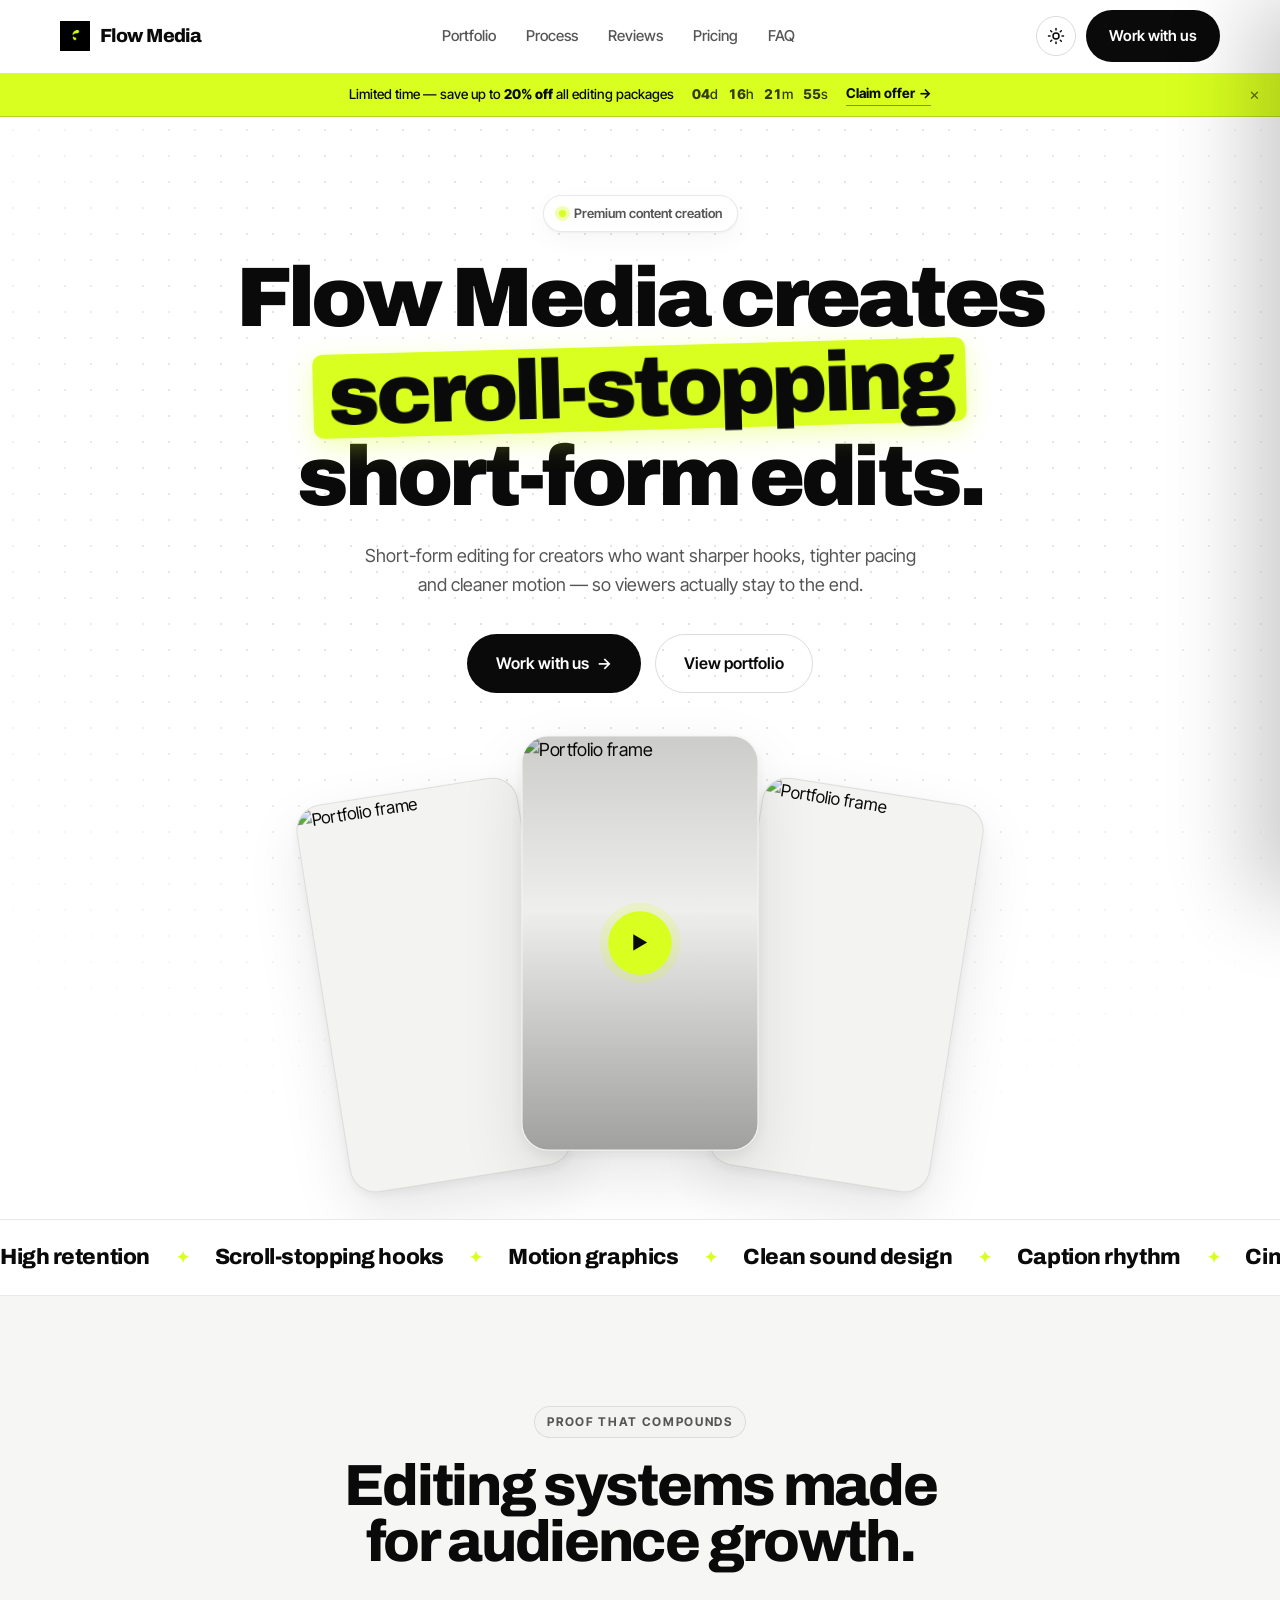
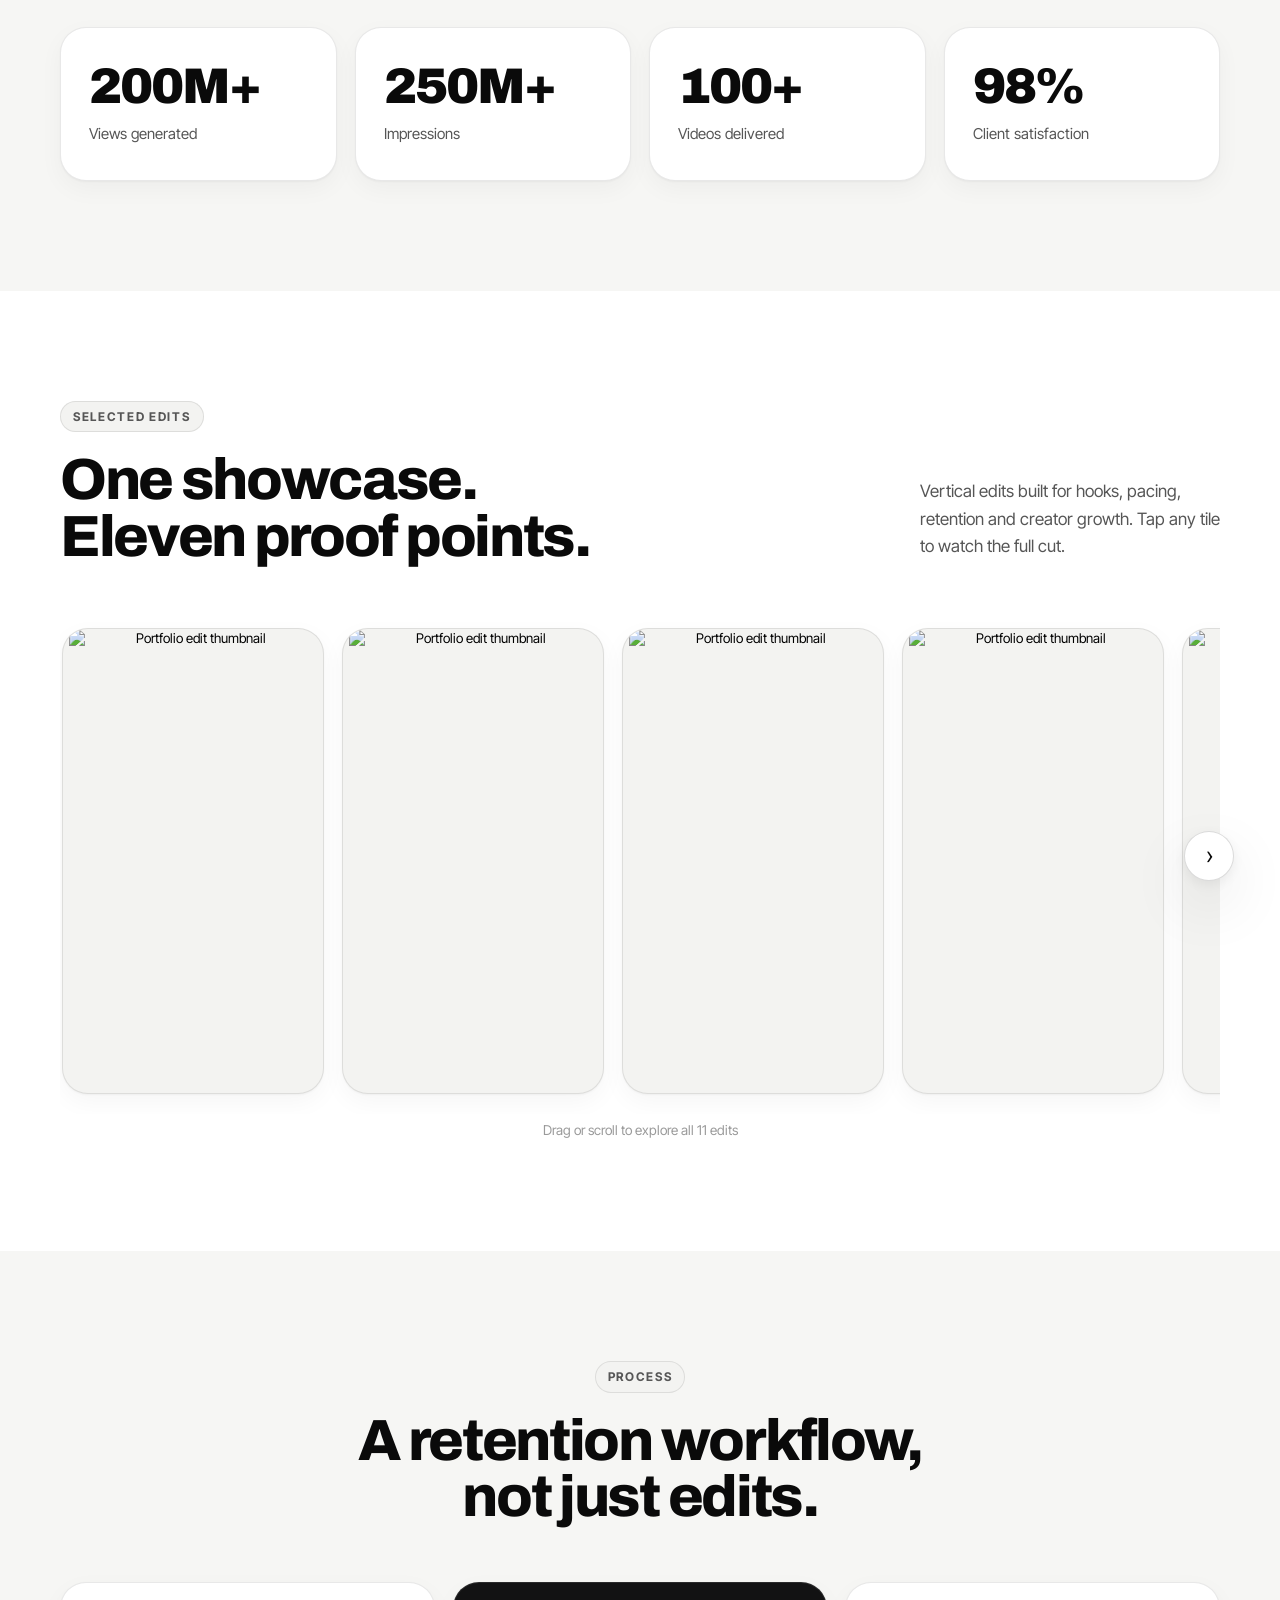
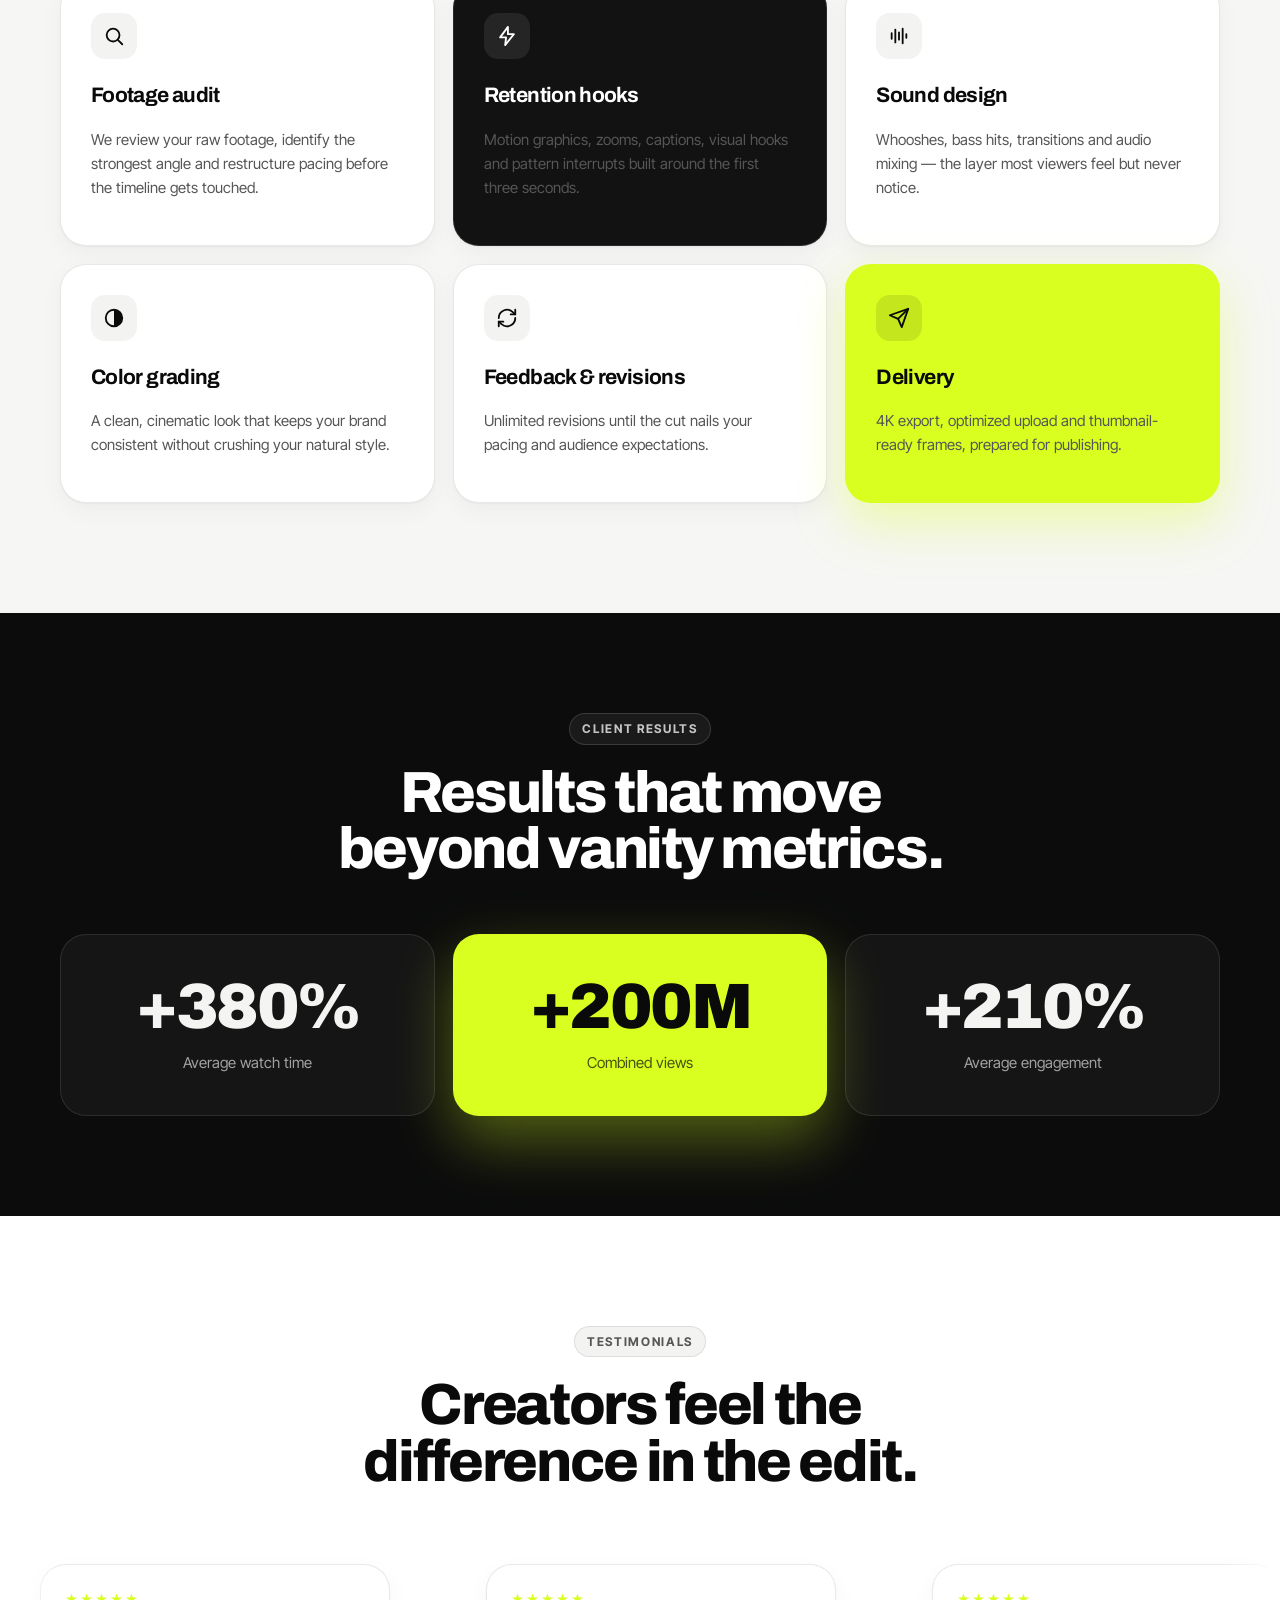
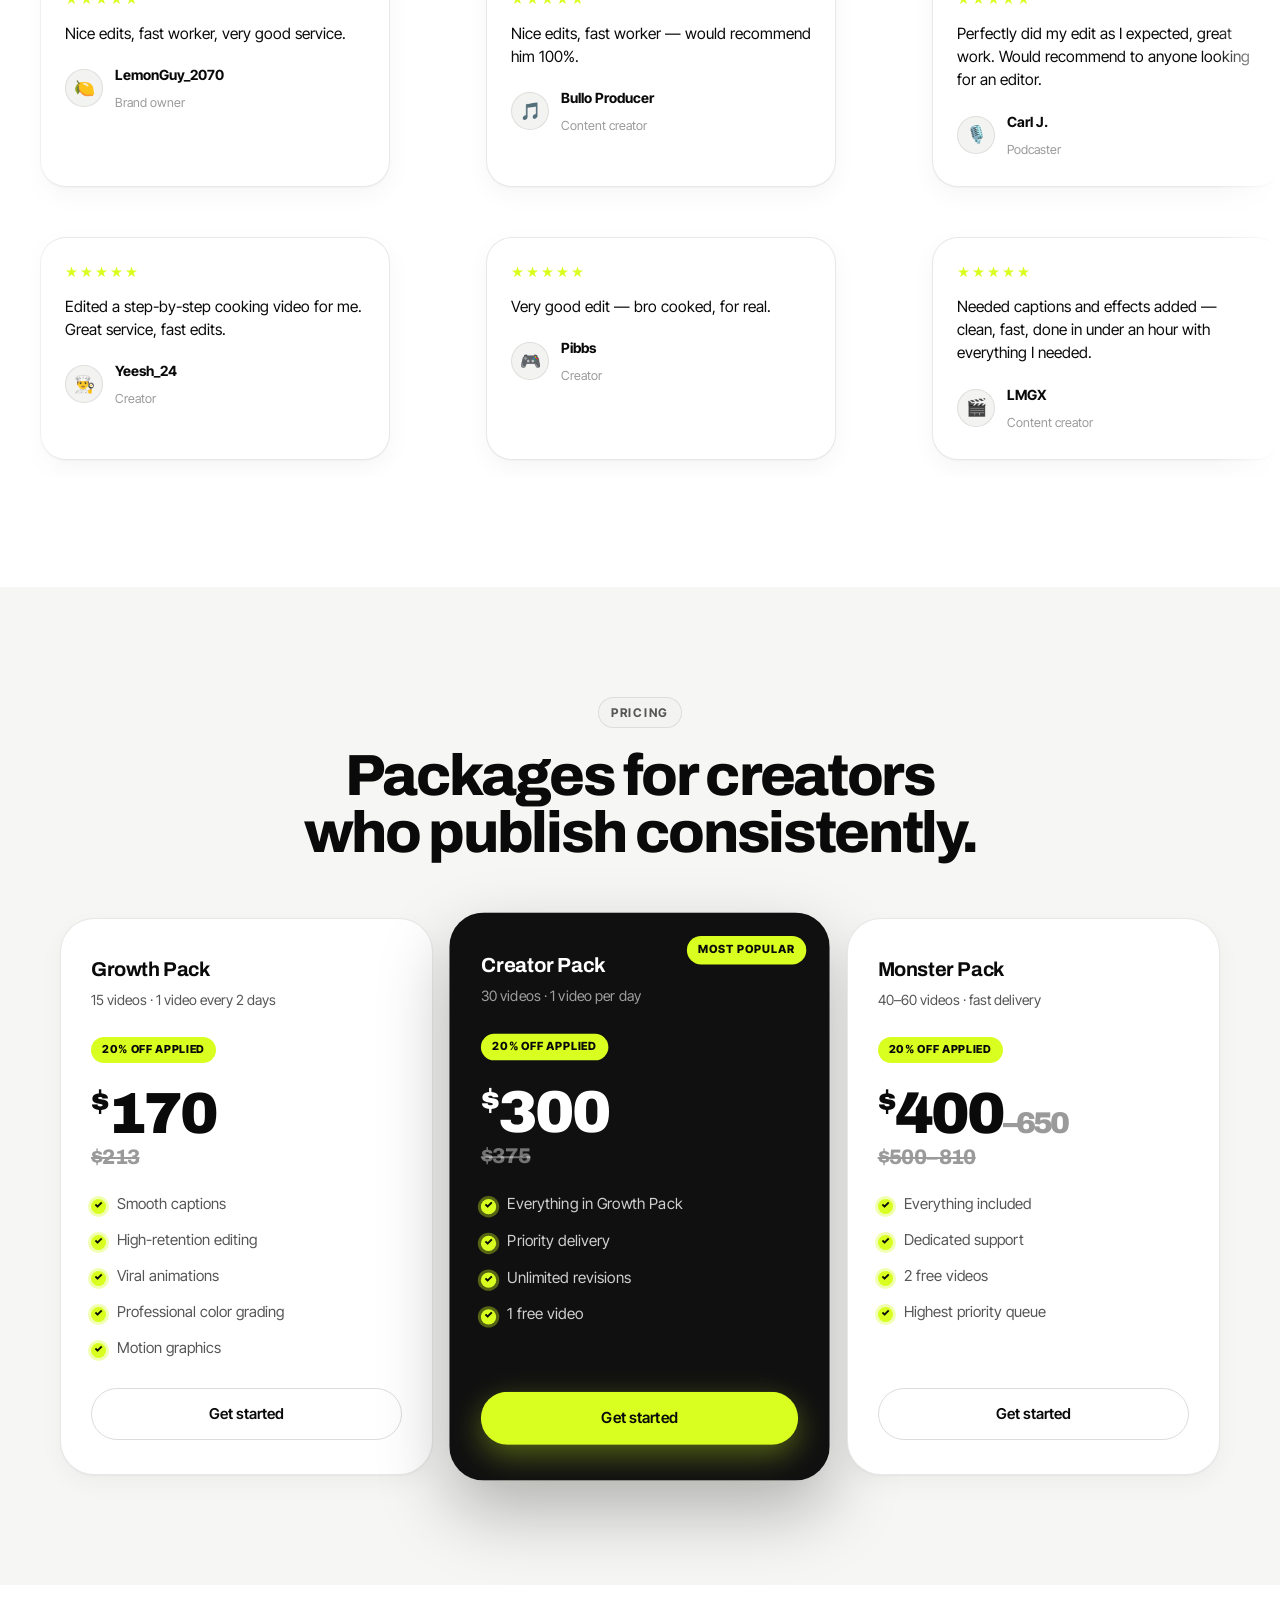
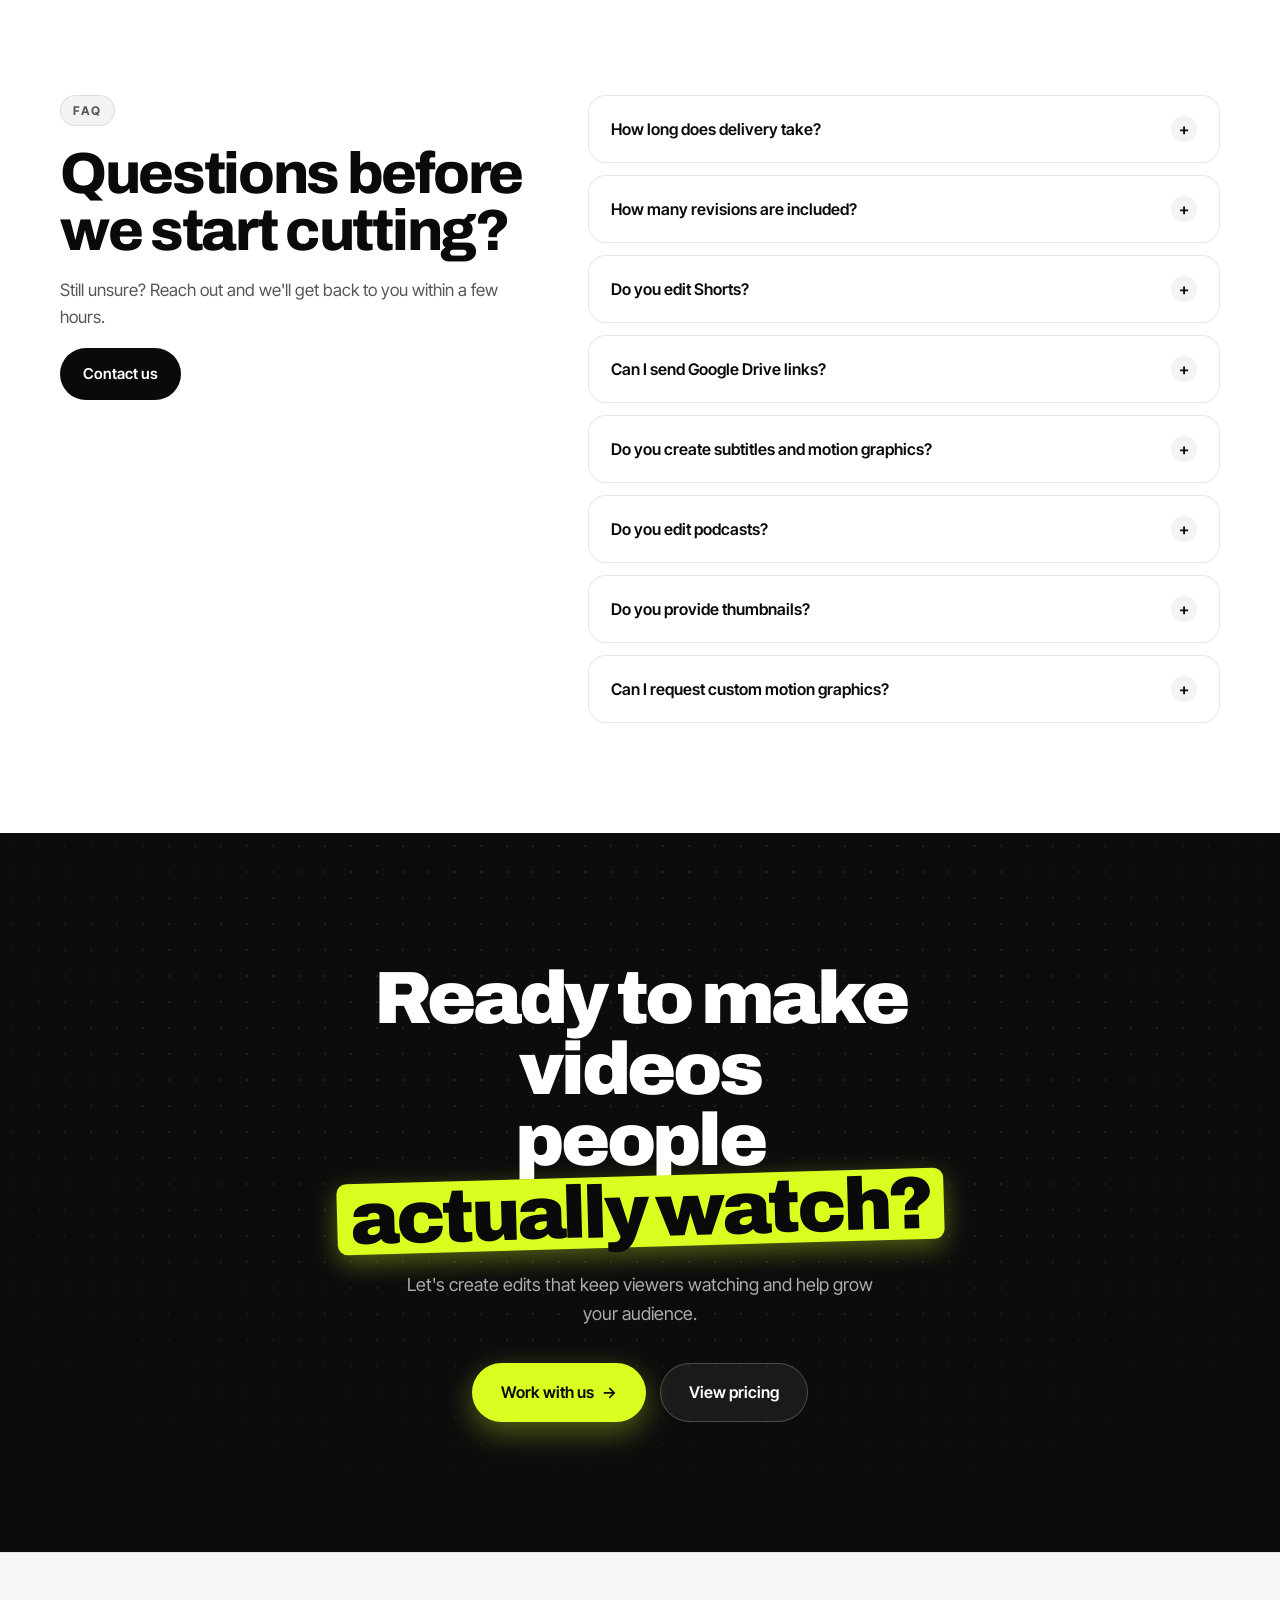
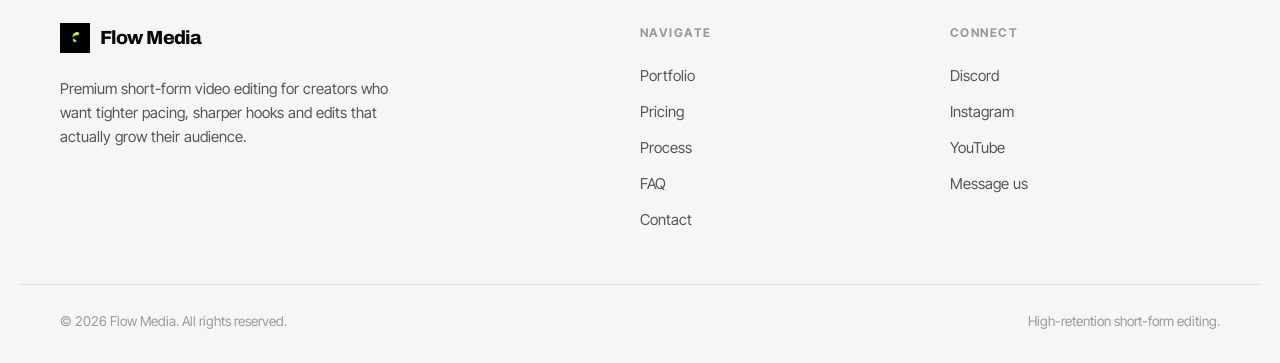
==== index.html @ 8f34e0eb "Flow Media portfolio site Single-page marketing site (HTML/CSS/vanilla JS) for the Flow Media short-" ====
<!DOCTYPE html>
<html lang="en" data-theme="light">
<head>
<meta charset="UTF-8" />
<meta name="viewport" content="width=device-width, initial-scale=1.0" />
<title>Flow Media — Premium Short-Form Video Editing</title>
<meta name="description" content="Flow Media builds high-retention short-form edits for creators — sharper hooks, tighter pacing, cleaner motion. Editing systems made for audience growth." />
<link rel="icon" type="image/png" href="logo.png" />

<!-- Prevent theme flash -->
<script>
  (function () {
    try {
      var t = localStorage.getItem('flow-theme');
      if (!t) t = matchMedia('(prefers-color-scheme: dark)').matches ? 'dark' : 'light';
      document.documentElement.setAttribute('data-theme', t);
    } catch (e) {}
  })();
</script>

<link rel="preconnect" href="https://fonts.googleapis.com" />
<link rel="preconnect" href="https://fonts.gstatic.com" crossorigin />
<link href="https://fonts.googleapis.com/css2?family=Archivo:wght@500;600;700;800;900&family=Inter+Tight:wght@400;500;600&display=swap" rel="stylesheet" />
<link rel="stylesheet" href="styles.css" />
</head>
<body>

<!-- Custom cursor -->
<div class="cursor-ring" aria-hidden="true"></div>
<div class="cursor-dot" aria-hidden="true"></div>

<!-- ============ NAVIGATION ============ -->
<header class="nav" id="nav">
  <div class="nav__inner">
    <a href="#home" class="brand" aria-label="Flow Media home">
      <img src="logo.png" alt="" class="brand__mark" />
      <span class="brand__name">Flow&nbsp;Media</span>
    </a>

    <nav class="nav__links" aria-label="Primary">
      <a href="#showcase">Portfolio</a>
      <a href="#process">Process</a>
      <a href="#testimonials">Reviews</a>
      <a href="#pricing">Pricing</a>
      <a href="#faq">FAQ</a>
    </nav>

    <div class="nav__actions">
      <button class="theme-toggle" id="theme-toggle" aria-label="Toggle dark mode" title="Toggle theme">
        <svg class="icon-sun" viewBox="0 0 24 24" width="18" height="18" fill="none" stroke="currentColor" stroke-width="2" stroke-linecap="round"><circle cx="12" cy="12" r="4"/><path d="M12 2v2M12 20v2M4.9 4.9l1.4 1.4M17.7 17.7l1.4 1.4M2 12h2M20 12h2M4.9 19.1l1.4-1.4M17.7 6.3l1.4-1.4"/></svg>
        <svg class="icon-moon" viewBox="0 0 24 24" width="18" height="18" fill="none" stroke="currentColor" stroke-width="2" stroke-linecap="round" stroke-linejoin="round"><path d="M21 12.8A9 9 0 1 1 11.2 3a7 7 0 0 0 9.8 9.8z"/></svg>
      </button>
      <a href="https://discord.com/users/1339213343784964157" target="_blank" rel="noopener" class="btn btn--dark nav__book">Work with us</a>
      <button class="hamburger" id="hamburger" aria-label="Open menu" aria-expanded="false">
        <span></span><span></span>
      </button>
    </div>
  </div>
</header>

<!-- ============ ANNOUNCEMENT BAR (sticky under nav) ============ -->
<div class="announce" id="announce">
  <div class="announce__inner">
    <span class="announce__text announce__text--full">Limited time — save up to <b>20% off</b> all editing packages</span>
    <span class="announce__text announce__text--short"><b>20% off</b> — ends in</span>
    <span class="announce__timer" id="countdown" aria-label="Offer countdown">
      <span><b id="cd-d">04</b>d</span>
      <span><b id="cd-h">16</b>h</span>
      <span><b id="cd-m">22</b>m</span>
      <span><b id="cd-s">00</b>s</span>
    </span>
    <a href="#pricing" class="announce__cta">Claim offer <span aria-hidden="true">→</span></a>
  </div>
  <button class="announce__close" id="announce-close" aria-label="Dismiss announcement">✕</button>
</div>

<!-- Mobile menu -->
<div class="mobile-menu" id="mobile-menu" aria-hidden="true">
  <a href="#showcase">Portfolio</a>
  <a href="#process">Process</a>
  <a href="#testimonials">Reviews</a>
  <a href="#pricing">Pricing</a>
  <a href="#faq">FAQ</a>
  <a href="https://discord.com/users/1339213343784964157" target="_blank" rel="noopener" class="btn btn--accent">Work with us</a>
</div>

<main id="home">

<!-- ============ HERO ============ -->
<section class="hero">
  <div class="grid-bg" aria-hidden="true"></div>
  <div class="wrap hero__inner reveal">
    <span class="pill">
      <span class="pill__dot"></span> Premium content creation
    </span>

    <h1 class="hero__title">
      <span class="hero__line">Flow Media creates</span>
      <span class="rotator" aria-live="polite">
        <span class="hl rotator__word is-active">high-retention</span>
        <span class="hl rotator__word">scroll-stopping</span>
        <span class="hl rotator__word">binge-worthy</span>
        <span class="hl rotator__word">high-converting</span>
      </span>
      <span class="hero__line">short-form edits.</span>
    </h1>

    <p class="hero__sub">
      Short-form editing for creators who want sharper hooks, tighter pacing and
      cleaner motion — so viewers actually stay to the end.
    </p>

    <div class="hero__cta">
      <a href="https://discord.com/users/1339213343784964157" target="_blank" rel="noopener" class="btn btn--dark btn--lg magnetic">Work with us <span aria-hidden="true">→</span></a>
      <a href="#showcase" class="btn btn--ghost btn--lg magnetic">View portfolio</a>
    </div>
  </div>

  <!-- Fanned card deck — random portfolio frames, shuffles over time -->
  <div class="deck reveal" id="deck"></div>
</section>

<!-- ============ MARQUEE ============ -->
<div class="marquee" aria-hidden="true">
  <div class="marquee__track">
    <span>High retention</span><span class="dot">✦</span>
    <span>Scroll-stopping hooks</span><span class="dot">✦</span>
    <span>Motion graphics</span><span class="dot">✦</span>
    <span>Clean sound design</span><span class="dot">✦</span>
    <span>Caption rhythm</span><span class="dot">✦</span>
    <span>Cinematic color</span><span class="dot">✦</span>
    <span>High retention</span><span class="dot">✦</span>
    <span>Scroll-stopping hooks</span><span class="dot">✦</span>
    <span>Motion graphics</span><span class="dot">✦</span>
    <span>Clean sound design</span><span class="dot">✦</span>
    <span>Caption rhythm</span><span class="dot">✦</span>
    <span>Cinematic color</span><span class="dot">✦</span>
  </div>
</div>

<!-- ============ TRUST / COUNTERS ============ -->
<section class="section section--alt">
  <div class="wrap">
    <div class="section-head reveal">
      <span class="eyebrow">Proof that compounds</span>
      <h2 class="section-title">Editing systems made<br/>for audience growth.</h2>
    </div>
    <div class="stats reveal">
      <div class="stat">
        <div class="stat__num" data-count="200" data-suffix="M+">0</div>
        <div class="stat__label">Views generated</div>
      </div>
      <div class="stat">
        <div class="stat__num" data-count="250" data-suffix="M+">0</div>
        <div class="stat__label">Impressions</div>
      </div>
      <div class="stat">
        <div class="stat__num" data-count="100" data-suffix="+">0</div>
        <div class="stat__label">Videos delivered</div>
      </div>
      <div class="stat">
        <div class="stat__num" data-count="98" data-suffix="%">0</div>
        <div class="stat__label">Client satisfaction</div>
      </div>
    </div>
  </div>
</section>

<!-- ============ SHOWCASE (single video section) ============ -->
<section class="section" id="showcase">
  <div class="wrap">
    <div class="section-head section-head--split reveal">
      <div>
        <span class="eyebrow">Selected edits</span>
        <h2 class="section-title">One showcase.<br/>Eleven proof points.</h2>
      </div>
      <p class="section-lead">Vertical edits built for hooks, pacing, retention and creator growth. Tap any tile to watch the full cut.</p>
    </div>

    <div class="carousel reveal">
      <button class="carousel__arrow carousel__arrow--prev" id="car-prev" aria-label="Scroll to previous edits">‹</button>
      <div class="showcase-grid" id="showcase-grid">
        <!-- cards injected by JS -->
      </div>
      <button class="carousel__arrow carousel__arrow--next" id="car-next" aria-label="Scroll to more edits">›</button>
    </div>
    <p class="carousel__hint" aria-hidden="true">Drag or scroll to explore all 11 edits</p>
  </div>
</section>

<!-- ============ PROCESS ============ -->
<section class="section section--alt" id="process">
  <div class="wrap">
    <div class="section-head reveal">
      <span class="eyebrow">Process</span>
      <h2 class="section-title">A retention workflow,<br/>not just edits.</h2>
    </div>

    <div class="bento reveal">
      <article class="bento__card">
        <div class="bento__ico"><svg viewBox="0 0 24 24" fill="none" stroke="currentColor" stroke-width="2" stroke-linecap="round" stroke-linejoin="round"><circle cx="11" cy="11" r="7"/><path d="m21 21-4.3-4.3"/></svg></div>
        <h3>Footage audit</h3>
        <p>We review your raw footage, identify the strongest angle and restructure pacing before the timeline gets touched.</p>
      </article>

      <article class="bento__card bento__card--dark">
        <div class="bento__ico"><svg viewBox="0 0 24 24" fill="none" stroke="currentColor" stroke-width="2" stroke-linecap="round" stroke-linejoin="round"><path d="M13 2 4.5 13.5H11l-1 8.5L19.5 10H13z"/></svg></div>
        <h3>Retention hooks</h3>
        <p>Motion graphics, zooms, captions, visual hooks and pattern interrupts built around the first three seconds.</p>
      </article>

      <article class="bento__card">
        <div class="bento__ico"><svg viewBox="0 0 24 24" fill="none" stroke="currentColor" stroke-width="2" stroke-linecap="round" stroke-linejoin="round"><path d="M4 9v6M8 5v14M12 8v8M16 4v16M20 10v4"/></svg></div>
        <h3>Sound design</h3>
        <p>Whooshes, bass hits, transitions and audio mixing — the layer most viewers feel but never notice.</p>
      </article>

      <article class="bento__card">
        <div class="bento__ico"><svg viewBox="0 0 24 24" fill="none" stroke="currentColor" stroke-width="2" stroke-linecap="round" stroke-linejoin="round"><circle cx="12" cy="12" r="9"/><path d="M12 3v18a9 9 0 0 0 0-18z" fill="currentColor" stroke="none"/></svg></div>
        <h3>Color grading</h3>
        <p>A clean, cinematic look that keeps your brand consistent without crushing your natural style.</p>
      </article>

      <article class="bento__card">
        <div class="bento__ico"><svg viewBox="0 0 24 24" fill="none" stroke="currentColor" stroke-width="2" stroke-linecap="round" stroke-linejoin="round"><path d="M3 12a9 9 0 0 1 15-6.7L21 8"/><path d="M21 3v5h-5"/><path d="M21 12a9 9 0 0 1-15 6.7L3 16"/><path d="M3 21v-5h5"/></svg></div>
        <h3>Feedback &amp; revisions</h3>
        <p>Unlimited revisions until the cut nails your pacing and audience expectations.</p>
      </article>

      <article class="bento__card bento__card--accent">
        <div class="bento__ico"><svg viewBox="0 0 24 24" fill="none" stroke="currentColor" stroke-width="2" stroke-linecap="round" stroke-linejoin="round"><path d="M22 2 11 13"/><path d="M22 2 15 22l-4-9-9-4z"/></svg></div>
        <h3>Delivery</h3>
        <p>4K export, optimized upload and thumbnail-ready frames, prepared for publishing.</p>
      </article>
    </div>
  </div>
</section>

<!-- ============ CLIENT RESULTS (black) ============ -->
<section class="results">
  <div class="wrap">
    <div class="section-head reveal">
      <span class="eyebrow eyebrow--light">Client results</span>
      <h2 class="section-title section-title--light">Results that move<br/>beyond vanity metrics.</h2>
    </div>
    <div class="results__row reveal">
      <div class="result">
        <div class="result__num" data-count="380" data-prefix="+" data-suffix="%">0</div>
        <div class="result__label">Average watch time</div>
      </div>
      <div class="result result--hi">
        <div class="result__num" data-count="200" data-prefix="+" data-suffix="M">0</div>
        <div class="result__label">Combined views</div>
      </div>
      <div class="result">
        <div class="result__num" data-count="210" data-prefix="+" data-suffix="%">0</div>
        <div class="result__label">Average engagement</div>
      </div>
    </div>
  </div>
</section>

<!-- ============ TESTIMONIALS ============ -->
<section class="section" id="testimonials">
  <div class="wrap">
    <div class="section-head reveal">
      <span class="eyebrow">Testimonials</span>
      <h2 class="section-title">Creators feel the<br/>difference in the edit.</h2>
    </div>

  </div>
  <div class="tmarquee reveal" id="quotes"><!-- injected --></div>
</section>

<!-- ============ PRICING ============ -->
<section class="section section--alt" id="pricing">
  <div class="wrap">
    <div class="section-head reveal">
      <span class="eyebrow">Pricing</span>
      <h2 class="section-title">Packages for creators<br/>who publish consistently.</h2>
    </div>

    <div class="pricing reveal">
      <article class="price-card">
        <div class="price-card__head">
          <h3>Growth Pack</h3>
          <p class="price-card__meta">15 videos · 1 video every 2 days</p>
          <span class="price-card__save">20% off applied</span>
        </div>
        <div class="price-card__price"><span class="cur">$</span>170<span class="price-card__old">$213</span></div>
        <ul class="price-card__feats">
          <li>Smooth captions</li>
          <li>High-retention editing</li>
          <li>Viral animations</li>
          <li>Professional color grading</li>
          <li>Motion graphics</li>
        </ul>
        <a href="https://discord.com/users/1339213343784964157" target="_blank" rel="noopener" class="btn btn--ghost btn--block">Get started</a>
      </article>

      <article class="price-card price-card--featured">
        <span class="price-card__badge">Most popular</span>
        <div class="price-card__head">
          <h3>Creator Pack</h3>
          <p class="price-card__meta">30 videos · 1 video per day</p>
          <span class="price-card__save">20% off applied</span>
        </div>
        <div class="price-card__price"><span class="cur">$</span>300<span class="price-card__old">$375</span></div>
        <ul class="price-card__feats">
          <li>Everything in Growth Pack</li>
          <li>Priority delivery</li>
          <li>Unlimited revisions</li>
          <li>1 free video</li>
        </ul>
        <a href="https://discord.com/users/1339213343784964157" target="_blank" rel="noopener" class="btn btn--accent btn--block">Get started</a>
      </article>

      <article class="price-card">
        <div class="price-card__head">
          <h3>Monster Pack</h3>
          <p class="price-card__meta">40–60 videos · fast delivery</p>
          <span class="price-card__save">20% off applied</span>
        </div>
        <div class="price-card__price"><span class="cur">$</span>400<span class="price-card__range">–650</span><span class="price-card__old">$500–810</span></div>
        <ul class="price-card__feats">
          <li>Everything included</li>
          <li>Dedicated support</li>
          <li>2 free videos</li>
          <li>Highest priority queue</li>
        </ul>
        <a href="https://discord.com/users/1339213343784964157" target="_blank" rel="noopener" class="btn btn--ghost btn--block">Get started</a>
      </article>
    </div>
  </div>
</section>

<!-- ============ FAQ ============ -->
<section class="section" id="faq">
  <div class="wrap faq">
    <div class="section-head section-head--left reveal">
      <span class="eyebrow">FAQ</span>
      <h2 class="section-title">Questions before<br/>we start cutting?</h2>
      <p class="section-lead">Still unsure? Reach out and we'll get back to you within a few hours.</p>
      <a href="https://discord.com/users/1339213343784964157" target="_blank" rel="noopener" class="btn btn--dark">Contact us</a>
    </div>

    <div class="accordion reveal" id="accordion">
      <div class="acc">
        <button class="acc__q" aria-expanded="false">How long does delivery take?<span class="acc__ico" aria-hidden="true">+</span></button>
        <div class="acc__a"><p>Most packages follow a consistent publishing rhythm — from every two days to daily delivery depending on the plan. Rush turnarounds are available on request.</p></div>
      </div>
      <div class="acc">
        <button class="acc__q" aria-expanded="false">How many revisions are included?<span class="acc__ico" aria-hidden="true">+</span></button>
        <div class="acc__a"><p>Revisions are included until the edit feels right for your brand and audience. The Creator and Monster packs come with unlimited revisions.</p></div>
      </div>
      <div class="acc">
        <button class="acc__q" aria-expanded="false">Do you edit Shorts?<span class="acc__ico" aria-hidden="true">+</span></button>
        <div class="acc__a"><p>Yes — short-form vertical content is our specialty. YouTube Shorts, Reels and TikTok are all part of the standard workflow.</p></div>
      </div>
      <div class="acc">
        <button class="acc__q" aria-expanded="false">Can I send Google Drive links?<span class="acc__ico" aria-hidden="true">+</span></button>
        <div class="acc__a"><p>Absolutely. Google Drive, Dropbox or Frame.io all work. Just share the footage and any references and we'll take it from there.</p></div>
      </div>
      <div class="acc">
        <button class="acc__q" aria-expanded="false">Do you create subtitles and motion graphics?<span class="acc__ico" aria-hidden="true">+</span></button>
        <div class="acc__a"><p>Yes. Clean animated captions, custom motion graphics, zooms and visual hooks are included across the packages.</p></div>
      </div>
      <div class="acc">
        <button class="acc__q" aria-expanded="false">Do you edit podcasts?<span class="acc__ico" aria-hidden="true">+</span></button>
        <div class="acc__a"><p>We do. We cut long-form podcasts into scroll-stopping clips, and can handle full-episode edits with chapters and highlights.</p></div>
      </div>
      <div class="acc">
        <button class="acc__q" aria-expanded="false">Do you provide thumbnails?<span class="acc__ico" aria-hidden="true">+</span></button>
        <div class="acc__a"><p>Every delivery is thumbnail-ready with clean export frames, and dedicated thumbnail design can be added to any package.</p></div>
      </div>
      <div class="acc">
        <button class="acc__q" aria-expanded="false">Can I request custom motion graphics?<span class="acc__ico" aria-hidden="true">+</span></button>
        <div class="acc__a"><p>Definitely. Custom lower-thirds, animated overlays and branded transitions can be built to match your channel's identity.</p></div>
      </div>
    </div>
  </div>
</section>

<!-- ============ FINAL CTA ============ -->
<section class="cta" id="contact">
  <div class="grid-bg grid-bg--dark" aria-hidden="true"></div>
  <div class="wrap cta__inner reveal">
    <h2 class="cta__title">Ready to make videos<br/>people <span class="hl">actually watch?</span></h2>
    <p class="cta__sub">Let's create edits that keep viewers watching and help grow your audience.</p>
    <div class="cta__btns">
      <a href="https://discord.com/users/1339213343784964157" target="_blank" rel="noopener" class="btn btn--accent btn--lg magnetic">Work with us <span aria-hidden="true">→</span></a>
      <a href="#pricing" class="btn btn--ghost-light btn--lg magnetic">View pricing</a>
    </div>
  </div>
</section>

</main>

<!-- ============ FOOTER ============ -->
<footer class="footer">
  <div class="wrap footer__inner">
    <div class="footer__brand">
      <a href="#home" class="brand">
        <img src="logo.png" alt="" class="brand__mark" />
        <span class="brand__name">Flow&nbsp;Media</span>
      </a>
      <p>Premium short-form video editing for creators who want tighter pacing, sharper hooks and edits that actually grow their audience.</p>
    </div>

    <nav class="footer__col" aria-label="Footer">
      <h4>Navigate</h4>
      <a href="#showcase">Portfolio</a>
      <a href="#pricing">Pricing</a>
      <a href="#process">Process</a>
      <a href="#faq">FAQ</a>
      <a href="https://discord.com/users/1339213343784964157" target="_blank" rel="noopener">Contact</a>
    </nav>

    <div class="footer__col">
      <h4>Connect</h4>
      <a href="https://discord.com/users/1339213343784964157" target="_blank" rel="noopener">Discord</a>
      <a href="#">Instagram</a>
      <a href="#">YouTube</a>
      <a href="https://discord.com/users/1339213343784964157" target="_blank" rel="noopener">Message us</a>
    </div>
  </div>
  <div class="wrap footer__bar">
    <span>© 2026 Flow Media. All rights reserved.</span>
    <span>High-retention short-form editing.</span>
  </div>
</footer>

<!-- ============ VIDEO MODAL ============ -->
<div class="modal" id="modal" aria-hidden="true" role="dialog" aria-modal="true" aria-label="Video player">
  <div class="modal__backdrop" data-close></div>
  <div class="modal__box">
    <button class="modal__close" data-close aria-label="Close video">✕</button>
    <div class="modal__frame" id="modal-frame"></div>
  </div>
</div>

<script src="main.js"></script>
</body>
</html>
---- styles.css ----
/* ============================================================
   FLOW MEDIA — styles.css
   Light/dark, white canvas + single lime accent
   ============================================================ */

/* ---------- Theme tokens ---------- */
:root {
  --bg: #ffffff;
  --bg-alt: #f6f6f4;
  --panel: #ffffff;
  --card: #f3f3f1;
  --ink: #0a0a0a;
  --ink-2: #565656;
  --ink-3: #9a9a9a;
  --border: rgba(0,0,0,.09);
  --border-strong: rgba(0,0,0,.14);
  --accent: #d8ff1f;
  --accent-hover: #c8f400;
  --accent-ink: #0a0a0a;
  --glow: rgba(216,255,31,.35);
  --dark-bg: #0c0c0d;      /* fixed-dark sections (results/cta) */
  --dark-ink: #f4f4f2;
  --dark-card: #161617;
  --dark-border: rgba(255,255,255,.10);
  --shadow-sm: 0 1px 2px rgba(0,0,0,.04), 0 8px 24px rgba(0,0,0,.04);
  --shadow-md: 0 4px 12px rgba(0,0,0,.06), 0 24px 60px rgba(0,0,0,.10);
  --radius: 26px;
  --radius-lg: 34px;
  --maxw: 1240px;
  --ease: cubic-bezier(.22,.61,.36,1);
}

[data-theme="dark"] {
  --bg: #0a0a0b;
  --bg-alt: #101012;
  --panel: #121214;
  --card: #17171a;
  --ink: #f5f5f3;
  --ink-2: #b6b6b2;
  --ink-3: #7c7c7c;
  --border: rgba(255,255,255,.10);
  --border-strong: rgba(255,255,255,.16);
  --glow: rgba(216,255,31,.22);
  --shadow-sm: 0 1px 2px rgba(0,0,0,.4), 0 8px 24px rgba(0,0,0,.4);
  --shadow-md: 0 4px 12px rgba(0,0,0,.5), 0 30px 70px rgba(0,0,0,.6);
}

/* ---------- Reset ---------- */
*,*::before,*::after { box-sizing: border-box; }
html { scroll-behavior: smooth; scroll-padding-top: 120px; -webkit-text-size-adjust: 100%; }
body {
  margin: 0;
  background: var(--bg);
  color: var(--ink);
  font-family: "Inter Tight", system-ui, sans-serif;
  font-size: 17px;
  line-height: 1.6;
  -webkit-font-smoothing: antialiased;
  overflow-x: hidden;
  transition: background .5s var(--ease), color .5s var(--ease);
}
img { max-width: 100%; display: block; }
a { color: inherit; text-decoration: none; }
button { font-family: inherit; cursor: pointer; }
::selection { background: var(--accent); color: #0a0a0a; }

.wrap { width: 100%; max-width: var(--maxw); margin: 0 auto; padding: 0 40px; }

/* ---------- Display type + highlight signature ---------- */
h1,h2,h3,h4 { font-family: "Archivo", sans-serif; margin: 0; letter-spacing: -.03em; }

.hl {
  background: var(--accent);
  color: #0a0a0a;
  border-radius: 10px;
  padding: 0 .18em;
  box-decoration-break: clone;
  -webkit-box-decoration-break: clone;
  display: inline-block;
  transform: rotate(-1.6deg);
  box-shadow: 0 8px 26px var(--glow);
}

/* ---------- Buttons ---------- */
.btn {
  --y: 0;
  display: inline-flex; align-items: center; gap: .5em;
  font-family: "Inter Tight", sans-serif;
  font-weight: 600; font-size: 15px;
  padding: 13px 22px; border-radius: 100px;
  border: 1px solid transparent;
  transition: transform .3s var(--ease), background .25s, color .25s, box-shadow .3s, border-color .25s;
  transform: translate(var(--x,0), var(--y));
  white-space: nowrap;
}
.btn--lg { padding: 16px 28px; font-size: 16px; }
.btn--block { width: 100%; justify-content: center; }

.btn--dark { background: var(--ink); color: var(--bg); }
.btn--dark:hover { box-shadow: 0 14px 34px rgba(0,0,0,.22); }

.btn--accent { background: var(--accent); color: #0a0a0a; box-shadow: 0 10px 30px var(--glow); }
.btn--accent:hover { background: var(--accent-hover); box-shadow: 0 16px 42px var(--glow); }

.btn--ghost { background: transparent; color: var(--ink); border-color: var(--border-strong); }
.btn--ghost:hover { background: var(--card); border-color: var(--ink); }

.btn--ghost-light { background: rgba(255,255,255,.06); color: #fff; border-color: rgba(255,255,255,.22); }
.btn--ghost-light:hover { background: rgba(255,255,255,.12); }

.btn:hover { --y: -3px; }
.btn:focus-visible, a:focus-visible, button:focus-visible {
  outline: 2px solid var(--accent); outline-offset: 3px; border-radius: 8px;
}

/* ---------- Dotted grid background ---------- */
.grid-bg {
  position: absolute; inset: 0; z-index: 0; pointer-events: none;
  background-image: radial-gradient(currentColor 1px, transparent 1px);
  background-size: 26px 26px;
  color: rgba(0,0,0,.11);
  -webkit-mask-image: radial-gradient(ellipse 75% 70% at 50% 30%, #000 40%, transparent 100%);
          mask-image: radial-gradient(ellipse 75% 70% at 50% 30%, #000 40%, transparent 100%);
}
[data-theme="dark"] .grid-bg { color: rgba(255,255,255,.10); }
.grid-bg--dark { color: rgba(255,255,255,.09); }

/* ============================================================
   ANNOUNCEMENT BAR
   ============================================================ */
.announce {
  position: sticky; top: 72px; z-index: 40;
  background: var(--accent); color: #0a0a0a;
  min-height: 44px;
  display: flex; align-items: center; justify-content: center;
  border-bottom: 1px solid rgba(0,0,0,.16);
}
.announce.is-hidden { display: none; }
.announce__inner {
  display: flex; align-items: center; gap: 18px; flex-wrap: wrap;
  justify-content: center; padding: 8px 46px; font-size: 13.5px; font-weight: 500;
}
.announce__text b { font-weight: 800; }
.announce__text--short { display: none; }
.announce__timer { display: inline-flex; gap: 10px; font-variant-numeric: tabular-nums; }
.announce__timer span { opacity: .8; }
.announce__timer b { font-weight: 800; opacity: 1; }
.announce__cta { font-weight: 700; display: inline-flex; align-items: center; gap: 4px; border-bottom: 1.5px solid rgba(0,0,0,.4); }
.announce__cta:hover { border-color: #0a0a0a; }
.announce__close {
  position: absolute; right: 14px; top: 50%; transform: translateY(-50%);
  background: transparent; border: 0; color: #0a0a0a; font-size: 13px; opacity: .6; padding: 6px;
}
.announce__close:hover { opacity: 1; }

/* ============================================================
   NAV
   ============================================================ */
.nav {
  position: sticky; top: 0; z-index: 50;
  transition: background .4s var(--ease), border-color .4s, backdrop-filter .4s;
  border-bottom: 1px solid transparent;
}
.nav.is-stuck {
  background: color-mix(in srgb, var(--bg) 72%, transparent);
  backdrop-filter: saturate(180%) blur(16px);
  -webkit-backdrop-filter: saturate(180%) blur(16px);
  border-bottom-color: var(--border);
}
.nav__inner {
  width: 100%; max-width: var(--maxw); margin: 0 auto;
  height: 72px; padding: 0 40px;
  display: flex; align-items: center; justify-content: space-between; gap: 20px;
}
.brand { display: inline-flex; align-items: center; gap: 10px; font-family: "Archivo", sans-serif; font-weight: 800; font-size: 19px; letter-spacing: -.03em; }
.brand__mark { width: 30px; height: 30px; object-fit: contain; }
[data-theme="light"] .brand__mark { filter: drop-shadow(0 0 0 transparent); }

.nav__links { display: flex; gap: 30px; }
.nav__links a { font-size: 15px; font-weight: 500; color: var(--ink-2); position: relative; padding: 4px 0; transition: color .2s; }
.nav__links a::after {
  content: ""; position: absolute; left: 0; bottom: -2px; height: 2px; width: 0;
  background: var(--accent); transition: width .28s var(--ease);
}
.nav__links a:hover { color: var(--ink); }
.nav__links a:hover::after { width: 100%; }

.nav__actions { display: flex; align-items: center; gap: 10px; }

.theme-toggle {
  width: 40px; height: 40px; border-radius: 100px;
  border: 1px solid var(--border-strong); background: transparent; color: var(--ink);
  display: grid; place-items: center; transition: background .25s, border-color .25s, transform .3s var(--ease);
}
.theme-toggle:hover { background: var(--card); transform: rotate(-12deg); }
.theme-toggle .icon-moon { display: none; }
[data-theme="dark"] .theme-toggle .icon-sun { display: none; }
[data-theme="dark"] .theme-toggle .icon-moon { display: block; }

.hamburger { display: none; width: 40px; height: 40px; border: 1px solid var(--border-strong); background: transparent; border-radius: 100px; position: relative; }
.hamburger span { position: absolute; left: 10px; right: 10px; height: 2px; background: var(--ink); transition: transform .3s var(--ease), opacity .2s; }
.hamburger span:first-child { top: 15px; }
.hamburger span:last-child { bottom: 15px; }
.hamburger.is-open span:first-child { transform: translateY(4px) rotate(45deg); }
.hamburger.is-open span:last-child { transform: translateY(-4px) rotate(-45deg); }

.mobile-menu {
  position: fixed; inset: 0 0 0 auto; width: min(82vw, 340px); z-index: 55;
  background: var(--panel); border-left: 1px solid var(--border);
  transform: translateX(100%); transition: transform .4s var(--ease);
  padding: 96px 30px 40px; display: flex; flex-direction: column; gap: 6px;
  box-shadow: -30px 0 80px rgba(0,0,0,.2);
}
.mobile-menu.is-open { transform: translateX(0); }
.mobile-menu a { padding: 14px 4px; font-size: 20px; font-weight: 600; font-family: "Archivo", sans-serif; border-bottom: 1px solid var(--border); letter-spacing: -.02em; }
.mobile-menu .btn { margin-top: 18px; border-bottom: 0; justify-content: center; }

/* ============================================================
   SECTION SCAFFOLD
   ============================================================ */
.section { position: relative; padding: 110px 0; }
.section--alt { background: var(--bg-alt); }

.section-head { max-width: 720px; margin: 0 auto 56px; text-align: center; }
.section-head--left, .section-head--split > div:first-child { text-align: left; }
.section-head--split { display: flex; justify-content: space-between; align-items: flex-end; gap: 40px; max-width: none; text-align: left; }
.section-head--split .section-lead { max-width: 300px; margin-bottom: 6px; color: var(--ink-2); }

.eyebrow {
  display: inline-block; font-size: 12px; font-weight: 700; letter-spacing: .14em; text-transform: uppercase;
  color: var(--ink-2); padding: 5px 12px; border-radius: 100px; border: 1px solid var(--border);
  background: var(--card); margin-bottom: 20px;
}
.eyebrow--light { color: rgba(255,255,255,.75); background: rgba(255,255,255,.06); border-color: rgba(255,255,255,.14); }

.section-title { font-size: clamp(34px, 5vw, 58px); font-weight: 800; line-height: .98; letter-spacing: -.04em; }
.section-title--light { color: #fff; }
.section-lead { color: var(--ink-2); font-size: 17px; }

/* ============================================================
   HERO
   ============================================================ */
.hero { position: relative; padding: 78px 0 40px; overflow: hidden; }
.hero__inner { position: relative; z-index: 2; text-align: center; max-width: 900px; margin: 0 auto; }

.pill {
  display: inline-flex; align-items: center; gap: 8px;
  font-size: 13px; font-weight: 600; color: var(--ink-2);
  background: var(--panel); border: 1px solid var(--border);
  padding: 7px 15px; border-radius: 100px; box-shadow: var(--shadow-sm);
  animation: float 5s ease-in-out infinite;
}
.pill__dot { width: 7px; height: 7px; border-radius: 50%; background: var(--accent); box-shadow: 0 0 0 4px var(--glow); }
@keyframes float { 0%,100%{ transform: translateY(0);} 50%{ transform: translateY(-6px);} }

.hero__title {
  font-size: clamp(42px, 6.6vw, 86px); font-weight: 900; line-height: .96; letter-spacing: -.045em;
  margin: 26px auto 24px; max-width: 16ch;
}
.hero__line { display: block; }
.rotator { display: block; text-align: center; margin: .08em 0; line-height: 1; }
.rotator__word { display: none; white-space: nowrap; margin: 0 auto; }
.rotator__word.is-active { display: inline-block; }
.rotator__word.anim-in { animation: wordIn .55s var(--ease) both; }
@keyframes wordIn {
  from { opacity: 0; transform: translateY(.45em) rotate(-1.6deg) scale(.96); }
  to   { opacity: 1; transform: translateY(0) rotate(-1.6deg) scale(1); }
}

.hero__sub { max-width: 560px; margin: 0 auto 34px; color: var(--ink-2); font-size: 18px; }
.hero__cta { display: flex; gap: 14px; justify-content: center; flex-wrap: wrap; }

/* Card deck — random portfolio frames */
.deck { position: relative; height: 420px; max-width: 720px; margin: 66px auto 0; z-index: 2; }
.deck__card {
  position: absolute; top: 0; left: 50%; width: 224px; height: 392px;
  border-radius: 26px; border: 1px solid var(--border);
  background: var(--card); box-shadow: var(--shadow-md);
  overflow: hidden; transition: transform .5s var(--ease), box-shadow .5s;
}
.deck__card img { width: 100%; height: 100%; object-fit: cover; transition: opacity .45s var(--ease); }
.deck__card--l { transform: translateX(-142%) translateY(30px) rotate(-9deg); }
.deck__card--r { transform: translateX(42%) translateY(30px) rotate(9deg); }
.deck__card--c { transform: translateX(-50%) translateY(-12px) scale(1.06); z-index: 3; border-color: rgba(255,255,255,.16); }
.deck:hover .deck__card--l { transform: translateX(-152%) translateY(22px) rotate(-12deg); }
.deck:hover .deck__card--r { transform: translateX(52%) translateY(22px) rotate(12deg); }
.deck:hover .deck__card--c { transform: translateX(-50%) translateY(-22px) scale(1.09); }
.deck__overlay { position: absolute; inset: 0; background: linear-gradient(180deg, rgba(0,0,0,.16), rgba(0,0,0,.02) 42%, rgba(0,0,0,.34)); }
.deck__play {
  position: absolute; top: 50%; left: 50%; transform: translate(-50%,-50%);
  width: 60px; height: 60px; border-radius: 50%; background: var(--accent); color: #0a0a0a; border: 0;
  display: grid; place-items: center; font-size: 17px;
  box-shadow: 0 0 0 8px rgba(216,255,31,.18); transition: transform .3s var(--ease);
}
.deck:hover .deck__play { transform: translate(-50%,-50%) scale(1.09); }

/* ============================================================
   MARQUEE
   ============================================================ */
.marquee { overflow: hidden; border-top: 1px solid var(--border); border-bottom: 1px solid var(--border); padding: 20px 0; background: var(--bg); }
.marquee__track { display: flex; align-items: center; gap: 26px; width: max-content; animation: scroll 26s linear infinite; }
.marquee__track span { font-family: "Archivo", sans-serif; font-weight: 800; font-size: 22px; letter-spacing: -.02em; color: var(--ink); white-space: nowrap; }
.marquee__track .dot { color: var(--accent); font-size: 16px; }
@keyframes scroll { from { transform: translateX(0); } to { transform: translateX(-50%); } }
.marquee:hover .marquee__track { animation-play-state: paused; }

/* ============================================================
   STATS / TRUST
   ============================================================ */
.stats { display: grid; grid-template-columns: repeat(4,1fr); gap: 18px; }
.stat { background: var(--panel); border: 1px solid var(--border); border-radius: var(--radius); padding: 34px 28px; box-shadow: var(--shadow-sm); transition: transform .4s var(--ease), box-shadow .4s; }
.stat:hover { transform: translateY(-6px); box-shadow: var(--shadow-md); }
.stat__num { font-family: "Archivo", sans-serif; font-weight: 900; font-size: clamp(34px,4vw,50px); letter-spacing: -.04em; line-height: 1; }
.stat__label { color: var(--ink-2); font-size: 15px; margin-top: 10px; }

/* ============================================================
   SHOWCASE GRID
   ============================================================ */
.carousel { position: relative; }
.showcase-grid {
  display: flex; gap: 18px; overflow-x: auto; scroll-snap-type: x proximity;
  padding: 6px 2px 20px; scroll-padding-left: 2px;
  scrollbar-width: none; -ms-overflow-style: none; cursor: grab;
}
.showcase-grid::-webkit-scrollbar { display: none; }
.showcase-grid.is-dragging { cursor: grabbing; scroll-snap-type: none; }
.showcase-grid.no-snap { scroll-snap-type: none; }
.showcase-grid.is-dragging .vcard { pointer-events: none; }
.carousel__hint { text-align: center; margin: 6px 0 0; font-size: 13.5px; color: var(--ink-3); }
.carousel__arrow {
  position: absolute; top: calc(50% - 12px); transform: translateY(-50%); z-index: 5;
  width: 50px; height: 50px; border-radius: 50%; border: 1px solid var(--border-strong);
  background: var(--panel); color: var(--ink); font-size: 24px; line-height: 1;
  display: grid; place-items: center; box-shadow: var(--shadow-md);
  transition: background .2s, color .2s, border-color .2s, transform .25s var(--ease), opacity .25s;
}
.carousel__arrow:hover { background: var(--accent); color: #0a0a0a; border-color: transparent; transform: translateY(-50%) scale(1.06); }
.carousel__arrow--prev { left: -14px; }
.carousel__arrow--next { right: -14px; }
.carousel__arrow[disabled] { opacity: 0; pointer-events: none; }
@media (max-width: 820px) { .carousel__arrow { display: none; } }
.vcard {
  position: relative; flex: 0 0 clamp(210px, 22vw, 262px); scroll-snap-align: start;
  aspect-ratio: 9/16; border-radius: var(--radius); overflow: hidden;
  border: 1px solid var(--border); background: var(--card); cursor: pointer;
  box-shadow: var(--shadow-sm); transition: transform .45s var(--ease), box-shadow .45s;
}
.vcard:hover { transform: translateY(-8px); box-shadow: var(--shadow-md); }
.vcard__thumb { width: 100%; height: 100%; object-fit: cover; transition: transform .6s var(--ease), filter .4s; }
.vcard:hover .vcard__thumb { transform: scale(1.06); }
.vcard__grad { position: absolute; inset: 0; background: rgba(0,0,0,.32); opacity: 0; transition: opacity .35s var(--ease); }
.vcard:hover .vcard__grad { opacity: 1; }
.vcard__play {
  position: absolute; top: 50%; left: 50%; transform: translate(-50%,-50%) scale(.8);
  width: 56px; height: 56px; border-radius: 50%; background: rgba(255,255,255,.92); color: #0a0a0a;
  display: grid; place-items: center; font-size: 16px; opacity: 0; transition: opacity .35s, transform .35s var(--ease);
}
.vcard:hover .vcard__play { opacity: 1; transform: translate(-50%,-50%) scale(1); }
.vcard__meta { position: absolute; left: 14px; right: 14px; bottom: 14px; color: #fff; }
.vcard__title { font-family: "Archivo", sans-serif; font-weight: 700; font-size: 15px; letter-spacing: -.02em; }
.vcard__stats { font-size: 12.5px; color: rgba(255,255,255,.72); margin-top: 3px; }

/* ============================================================
   PROCESS BENTO
   ============================================================ */
.bento { display: grid; grid-template-columns: repeat(3,1fr); gap: 18px; }
.bento__card { background: var(--panel); border: 1px solid var(--border); border-radius: var(--radius); padding: 30px; box-shadow: var(--shadow-sm); transition: transform .4s var(--ease), box-shadow .4s; }
.bento__card:hover { transform: translateY(-6px); box-shadow: var(--shadow-md); }
.bento__card--wide { grid-row: span 2; display: flex; flex-direction: column; }
.bento__card--dark { background: #121213; color: #fff; border-color: rgba(255,255,255,.1); }
.bento__card--dark p { color: rgba(255,255,255,.68); }
.bento__card--accent { background: var(--accent); color: #0a0a0a; border-color: transparent; box-shadow: 0 20px 50px var(--glow); }
.bento__card--accent p { color: rgba(10,10,10,.72); }
.bento__ico { width: 46px; height: 46px; border-radius: 14px; display: grid; place-items: center; background: var(--card); margin-bottom: 20px; }
.bento__ico svg { width: 22px; height: 22px; }
.bento__card--dark .bento__ico { background: rgba(255,255,255,.08); }
.bento__card--accent .bento__ico { background: rgba(10,10,10,.1); }
.bento__card h3 { font-size: 21px; font-weight: 700; letter-spacing: -.03em; margin-bottom: 8px; }
.bento__card p { color: var(--ink-2); font-size: 15px; }

/* ============================================================
   RESULTS (dark)
   ============================================================ */
.results { position: relative; overflow: hidden; background: var(--dark-bg); color: var(--dark-ink); padding: 100px 0; }
.results .eyebrow--light,.results .section-title--light { position: relative; z-index: 2; }
.results .section-head { position: relative; z-index: 2; }
.results__row { position: relative; z-index: 2; display: grid; grid-template-columns: repeat(3,1fr); gap: 18px; }
.result { background: rgba(255,255,255,.04); border: 1px solid var(--dark-border); border-radius: var(--radius); padding: 40px 30px; text-align: center; }
.result--hi { background: var(--accent); color: #0a0a0a; border-color: transparent; box-shadow: 0 24px 60px var(--glow); }
.result__num { font-family: "Archivo", sans-serif; font-weight: 900; font-size: clamp(40px,5.5vw,64px); letter-spacing: -.04em; line-height: 1; }
.result__label { margin-top: 12px; font-size: 15px; color: rgba(255,255,255,.6); }
.result--hi .result__label { color: rgba(10,10,10,.7); }

/* ============================================================
   TESTIMONIALS
   ============================================================ */
.tmarquee { display: flex; flex-direction: column; gap: 16px; overflow: hidden;
  -webkit-mask-image: linear-gradient(90deg, transparent, #000 5%, #000 95%, transparent);
          mask-image: linear-gradient(90deg, transparent, #000 5%, #000 95%, transparent); }
.tmarquee__row { display: flex; gap: 16px; width: max-content; will-change: transform; }
.tmarquee__row--a { animation: scroll 52s linear infinite; }
.tmarquee__row--b { animation: scroll 58s linear infinite reverse; }
.tmarquee:hover .tmarquee__row { animation-play-state: paused; }
.tquote { flex: 0 0 clamp(280px, 30vw, 350px); background: var(--panel); border: 1px solid var(--border); border-radius: var(--radius); padding: 24px; box-shadow: var(--shadow-sm); }
.quote__stars { color: var(--accent); letter-spacing: 2px; font-size: 13px; }
.quote__text { font-size: 15.5px; line-height: 1.5; margin: 12px 0 16px; color: var(--ink); }
.quote__who { display: flex; align-items: center; gap: 12px; }
.quote__ava { width: 38px; height: 38px; border-radius: 50%; display: grid; place-items: center; font-size: 17px; background: var(--card); border: 1px solid var(--border); flex-shrink: 0; }
.quote__name { font-weight: 700; font-size: 14px; }
.quote__role { color: var(--ink-3); font-size: 12.5px; }

/* ============================================================
   PRICING
   ============================================================ */
.pricing { display: grid; grid-template-columns: repeat(3,1fr); gap: 20px; align-items: stretch; }
.price-card { position: relative; background: var(--panel); border: 1px solid var(--border); border-radius: var(--radius-lg); padding: 34px 30px; display: flex; flex-direction: column; box-shadow: var(--shadow-sm); transition: transform .4s var(--ease), box-shadow .4s; }
.price-card:hover { transform: translateY(-8px); box-shadow: var(--shadow-md); }
.price-card--featured { background: #101011; color: #fff; border-color: transparent; box-shadow: 0 30px 70px rgba(0,0,0,.28); transform: scale(1.02); }
.price-card--featured:hover { transform: scale(1.02) translateY(-8px); }
[data-theme="dark"] .price-card--featured { background: #1b1b1e; box-shadow: 0 30px 70px rgba(0,0,0,.6), 0 0 0 1px var(--accent); }
.price-card__badge { position: absolute; top: 22px; right: 22px; background: var(--accent); color: #0a0a0a; font-size: 11px; font-weight: 800; text-transform: uppercase; letter-spacing: .08em; padding: 5px 11px; border-radius: 100px; }
.price-card__head h3 { font-size: 20px; font-weight: 700; letter-spacing: -.02em; }
.price-card__meta { font-size: 14px; color: var(--ink-2); margin-top: 4px; }
.price-card--featured .price-card__meta { color: rgba(255,255,255,.6); }
.price-card__price { font-family: "Archivo", sans-serif; font-weight: 900; font-size: 58px; letter-spacing: -.05em; line-height: 1; margin: 22px 0 24px; }
.price-card__price .cur { font-size: 30px; vertical-align: super; margin-right: 2px; }
.price-card__range { font-size: 30px; color: var(--ink-3); }
.price-card--featured .price-card__range { color: rgba(255,255,255,.5); }
.price-card__old { display: block; font-family: "Archivo", sans-serif; font-weight: 800; font-size: 21px; letter-spacing: -.03em; color: var(--ink-3); text-decoration: line-through; margin-top: 4px; }
.price-card--featured .price-card__old { color: rgba(255,255,255,.42); }
.price-card__save { display: inline-flex; align-items: center; margin-top: 12px; background: var(--accent); color: #0a0a0a; font-size: 11px; font-weight: 800; letter-spacing: .06em; text-transform: uppercase; padding: 4px 11px; border-radius: 100px; }
.price-card__feats { list-style: none; margin: 0 0 28px; padding: 0; display: flex; flex-direction: column; gap: 12px; flex: 1; }
.price-card__feats li { position: relative; padding-left: 26px; font-size: 15px; color: var(--ink-2); }
.price-card--featured .price-card__feats li { color: rgba(255,255,255,.8); }
.price-card__feats li::before { content: ""; position: absolute; left: 0; top: 7px; width: 15px; height: 15px; border-radius: 50%; background: var(--accent); box-shadow: 0 0 0 3px var(--glow); }
.price-card__feats li::after { content: "✓"; position: absolute; left: 3px; top: 4px; font-size: 10px; color: #0a0a0a; font-weight: 900; }

/* ============================================================
   FAQ
   ============================================================ */
.faq { display: grid; grid-template-columns: .85fr 1.15fr; gap: 60px; align-items: start; }
.faq .section-head { margin: 0; }
.accordion { display: flex; flex-direction: column; gap: 12px; }
.acc { background: var(--panel); border: 1px solid var(--border); border-radius: 18px; overflow: hidden; transition: border-color .3s, box-shadow .3s; }
.acc.is-open { border-color: var(--border-strong); box-shadow: var(--shadow-sm); }
.acc__q { width: 100%; text-align: left; background: transparent; border: 0; padding: 20px 22px; font-size: 16px; font-weight: 600; color: var(--ink); display: flex; justify-content: space-between; align-items: center; gap: 16px; }
.acc__ico { flex-shrink: 0; width: 26px; height: 26px; border-radius: 50%; background: var(--card); display: grid; place-items: center; font-size: 16px; transition: transform .35s var(--ease), background .25s, color .25s; }
.acc.is-open .acc__ico { transform: rotate(45deg); background: var(--accent); color: #0a0a0a; }
.acc__a { max-height: 0; overflow: hidden; transition: max-height .4s var(--ease); }
.acc__a p { margin: 0; padding: 0 22px 22px; color: var(--ink-2); font-size: 15px; }

/* ============================================================
   FINAL CTA
   ============================================================ */
.cta { position: relative; overflow: hidden; background: var(--dark-bg); color: #fff; padding: 130px 0; text-align: center; }
.cta__inner { position: relative; z-index: 2; max-width: 800px; margin: 0 auto; }
.cta__title { font-size: clamp(38px,6vw,74px); font-weight: 900; line-height: .96; letter-spacing: -.045em; }
.cta__sub { color: rgba(255,255,255,.66); font-size: 18px; margin: 24px auto 34px; max-width: 500px; }
.cta__btns { display: flex; gap: 14px; justify-content: center; flex-wrap: wrap; }

/* ============================================================
   FOOTER
   ============================================================ */
.footer { background: var(--bg-alt); border-top: 1px solid var(--border); padding: 70px 0 30px; }
.footer__inner { display: grid; grid-template-columns: 2fr 1fr 1fr; gap: 40px; padding-bottom: 46px; border-bottom: 1px solid var(--border); }
.footer__brand p { color: var(--ink-2); font-size: 15px; max-width: 340px; margin: 16px 0 0; }
.footer__col h4 { font-family: "Inter Tight", sans-serif; font-size: 12px; font-weight: 700; letter-spacing: .12em; text-transform: uppercase; color: var(--ink-3); margin-bottom: 16px; }
.footer__col a { display: block; padding: 6px 0; color: var(--ink-2); font-size: 15px; transition: color .2s; }
.footer__col a:hover { color: var(--ink); }
.footer__bar { display: flex; justify-content: space-between; gap: 16px; flex-wrap: wrap; padding-top: 26px; color: var(--ink-3); font-size: 13.5px; }

/* ============================================================
   MODAL
   ============================================================ */
.modal { position: fixed; inset: 0; z-index: 100; display: none; align-items: center; justify-content: center; padding: 24px; }
.modal.is-open { display: flex; }
.modal__backdrop { position: absolute; inset: 0; background: rgba(0,0,0,.8); backdrop-filter: blur(6px); animation: fade .3s var(--ease); }
.modal__box { position: relative; z-index: 2; width: min(420px, 92vw); aspect-ratio: 9/16; max-height: 86vh; border-radius: 24px; overflow: hidden; background: #000; box-shadow: 0 40px 100px rgba(0,0,0,.6); animation: pop .35s var(--ease); }
.modal__frame, .modal__frame iframe { width: 100%; height: 100%; border: 0; }
.modal__close { position: absolute; top: -46px; right: 0; z-index: 3; background: rgba(255,255,255,.1); color: #fff; border: 1px solid rgba(255,255,255,.2); width: 38px; height: 38px; border-radius: 50%; }
.modal__close:hover { background: rgba(255,255,255,.2); }
@keyframes fade { from { opacity: 0; } to { opacity: 1; } }
@keyframes pop { from { opacity: 0; transform: scale(.94) translateY(10px); } to { opacity: 1; transform: scale(1) translateY(0); } }

/* ============================================================
   CUSTOM CURSOR
   ============================================================ */
/* mix-blend-mode: difference keeps the cursor visible on any background, both themes */
.cursor-dot, .cursor-ring { position: fixed; top: 0; left: 0; z-index: 9999; pointer-events: none; border-radius: 50%; opacity: 0; will-change: transform; mix-blend-mode: difference; }
.cursor-dot { width: 8px; height: 8px; margin: -4px 0 0 -4px; background: #fff; }
.cursor-ring {
  width: 34px; height: 34px; margin: -17px 0 0 -17px; border: 1.6px solid #fff;
  transition: width .25s var(--ease), height .25s var(--ease), margin .25s var(--ease),
              background-color .25s, opacity .3s;
}
.cursor-dot.is-visible, .cursor-ring.is-visible { opacity: 1; }
.cursor-ring.is-hover { width: 56px; height: 56px; margin: -28px 0 0 -28px; background: rgba(255,255,255,.55); }
.cursor-dot.is-hover { opacity: 0; }
body.custom-cursor, body.custom-cursor a, body.custom-cursor button,
body.custom-cursor [role="button"], body.custom-cursor .vcard, body.custom-cursor input, body.custom-cursor label { cursor: none; }
@media (hover: none), (pointer: coarse) { .cursor-dot, .cursor-ring { display: none !important; } }

/* ============================================================
   REVEAL
   ============================================================ */
.reveal { opacity: 0; transform: translateY(38px); transition: opacity .8s var(--ease), transform .8s var(--ease); }
.reveal.in { opacity: 1; transform: none; }

/* ============================================================
   RESPONSIVE
   ============================================================ */
@media (max-width: 1024px) {
  .wrap { padding: 0 32px; }
  .nav__inner { padding: 0 32px; }
  .showcase-grid { grid-template-columns: repeat(3,1fr); }
  .stats { grid-template-columns: repeat(2,1fr); }
  .faq { grid-template-columns: 1fr; gap: 34px; }
}

@media (max-width: 820px) {
  .nav__links, .nav__book { display: none; }
  .hamburger { display: block; }
  .bento { grid-template-columns: repeat(2,1fr); }
  .bento__card--wide { grid-row: auto; }
  .pricing { grid-template-columns: 1fr; max-width: 460px; margin: 0 auto; }
  .price-card--featured { transform: none; }
  .price-card--featured:hover { transform: translateY(-8px); }
  .section-head--split { flex-direction: column; align-items: flex-start; }
  .results__row { grid-template-columns: 1fr; }
}

@media (max-width: 560px) {
  .section { padding: 78px 0; }
  .wrap { padding: 0 22px; }
  .nav__inner { padding: 0 22px; }
  .announce__inner { flex-wrap: nowrap; white-space: nowrap; font-size: 11.5px; gap: 8px; padding: 9px 32px; }
  .announce__text--full { display: none; }
  .announce__text--short { display: inline; }
  .announce__cta { display: none; }
  .announce__timer { gap: 7px; }
  .announce__close { right: 10px; }
  .hero { padding: 50px 0 20px; }
  .showcase-grid { grid-template-columns: repeat(2,1fr); gap: 12px; }
  .stats { grid-template-columns: repeat(2,1fr); gap: 12px; }
  .stat { padding: 24px 20px; }
  .bento { grid-template-columns: 1fr; }
  .deck { transform: scale(.82); margin-top: 40px; }
  .footer__inner { grid-template-columns: 1fr; gap: 30px; }
  .marquee__track span { font-size: 18px; }
}

/* ---------- Reduced motion ---------- */
@media (prefers-reduced-motion: reduce) {
  *, *::before, *::after { animation-duration: .001ms !important; animation-iteration-count: 1 !important; transition-duration: .001ms !important; scroll-behavior: auto !important; }
  .reveal { opacity: 1; transform: none; }
  .marquee__track { animation: none; }
}
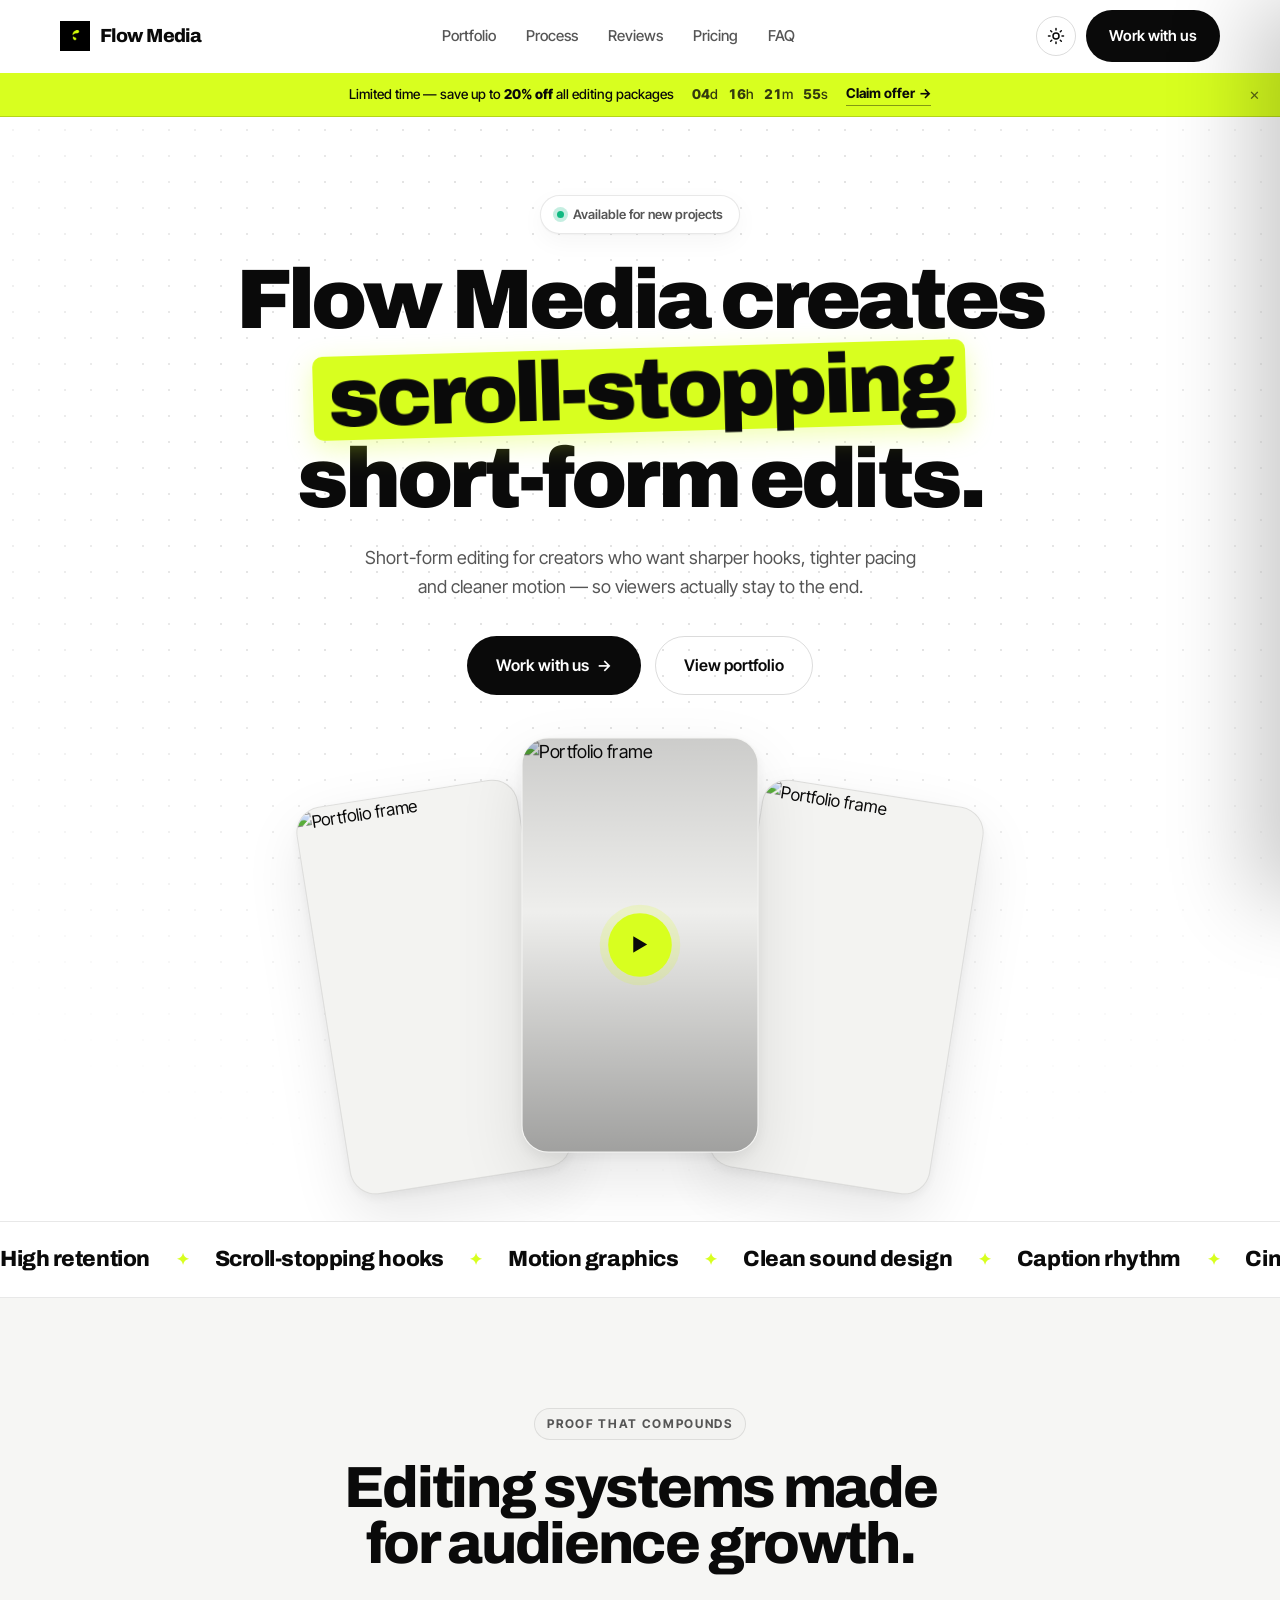
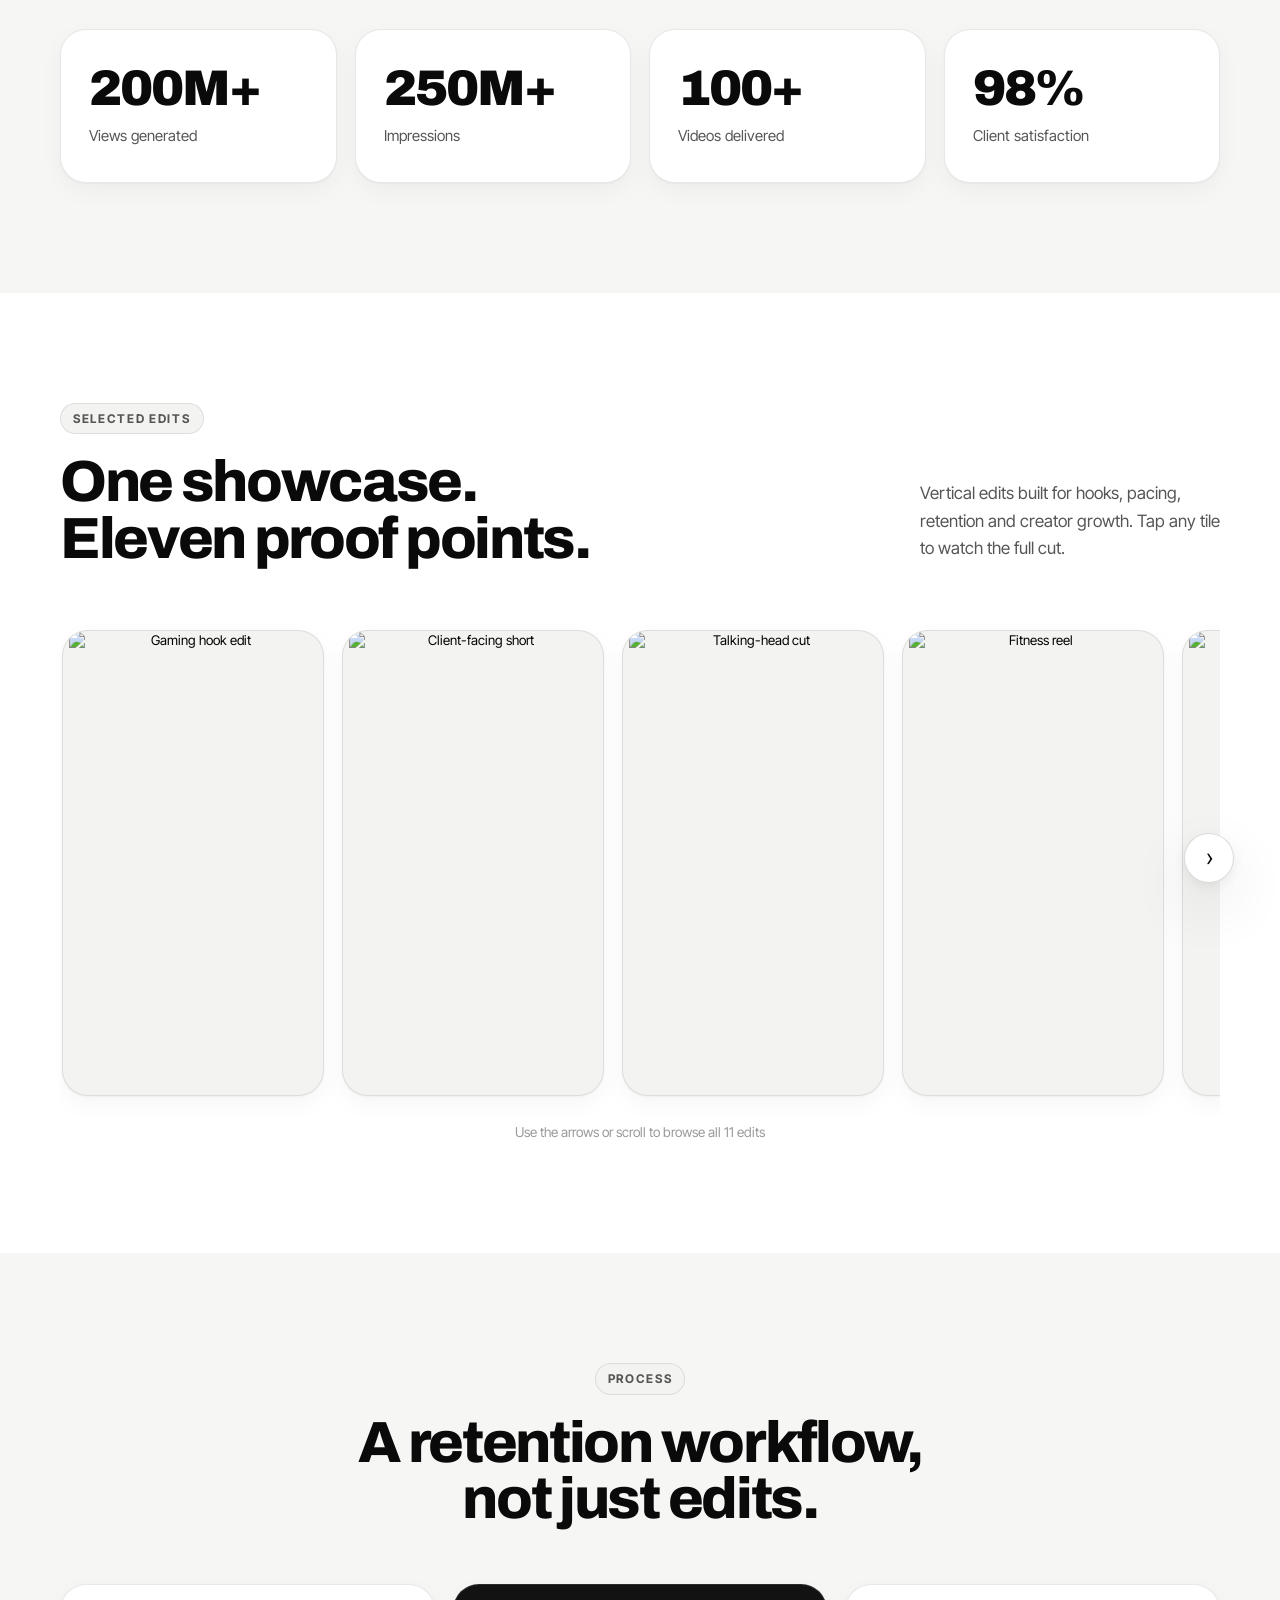
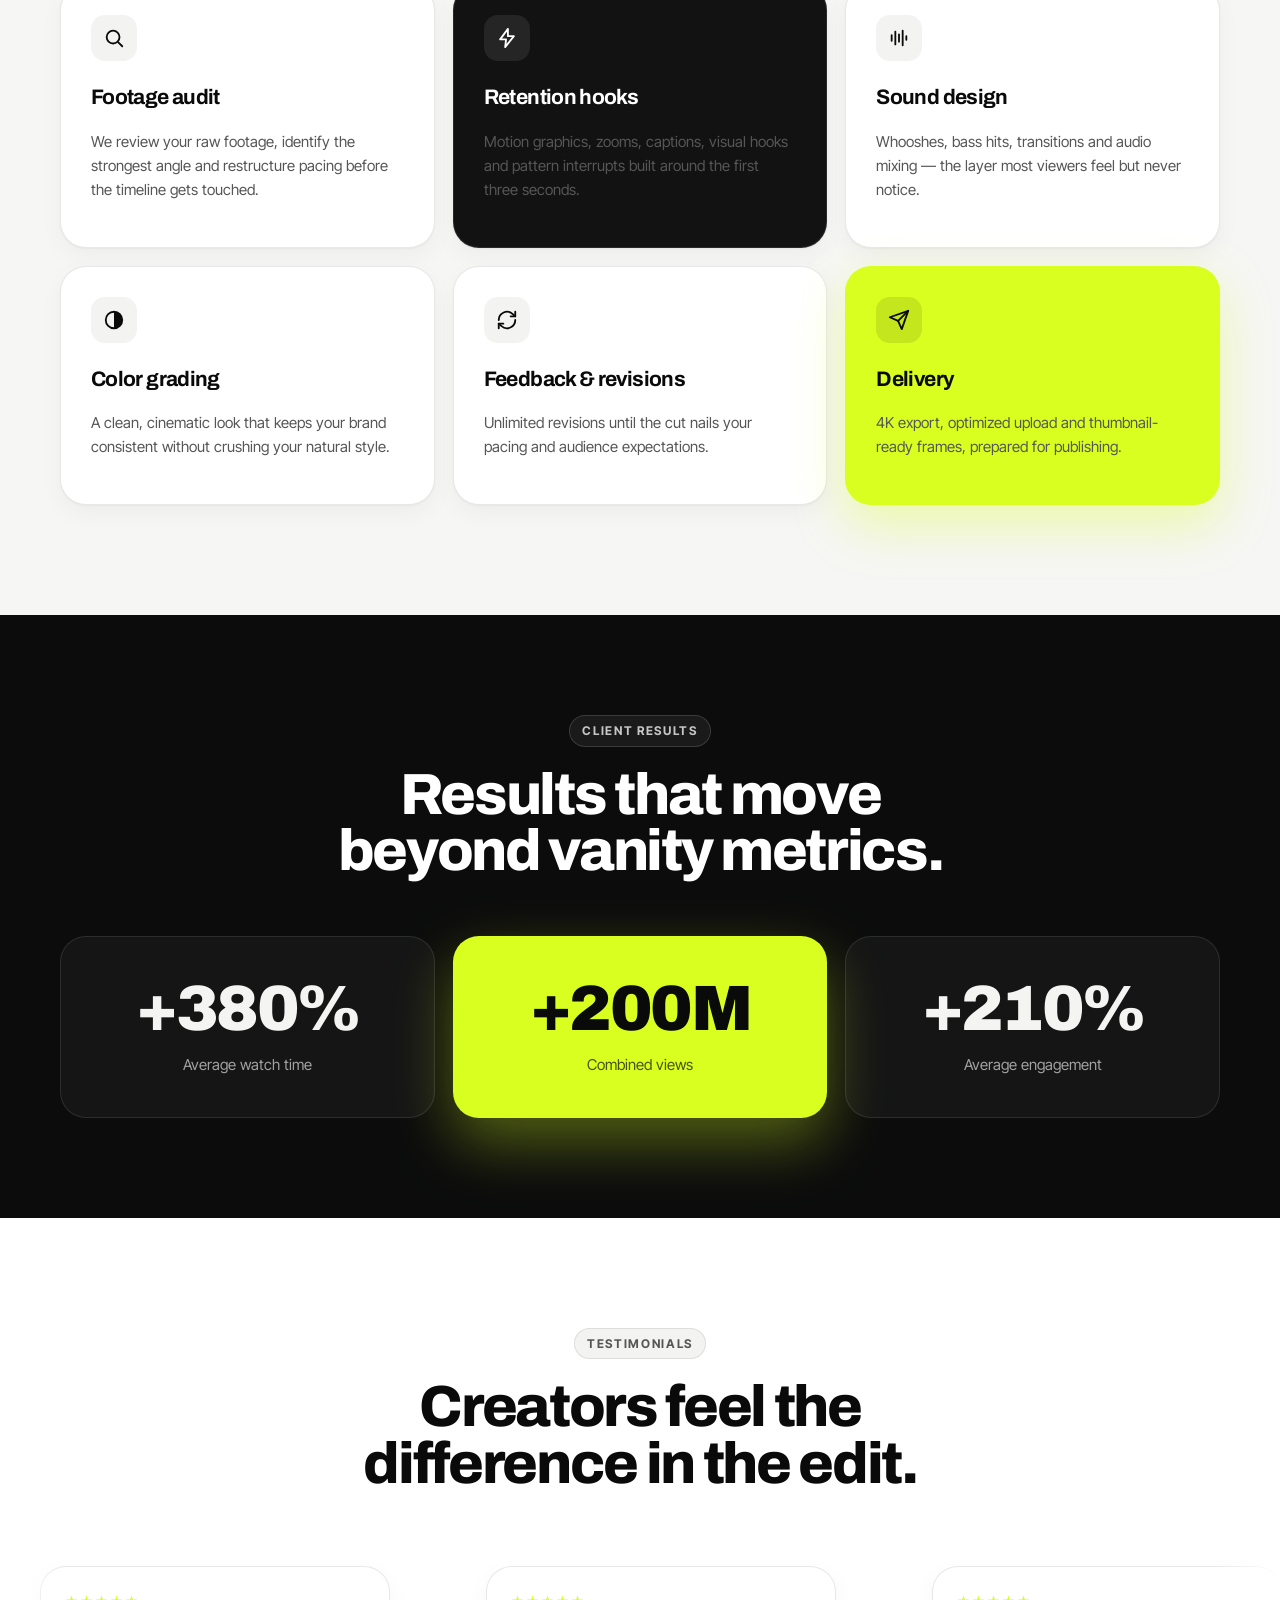
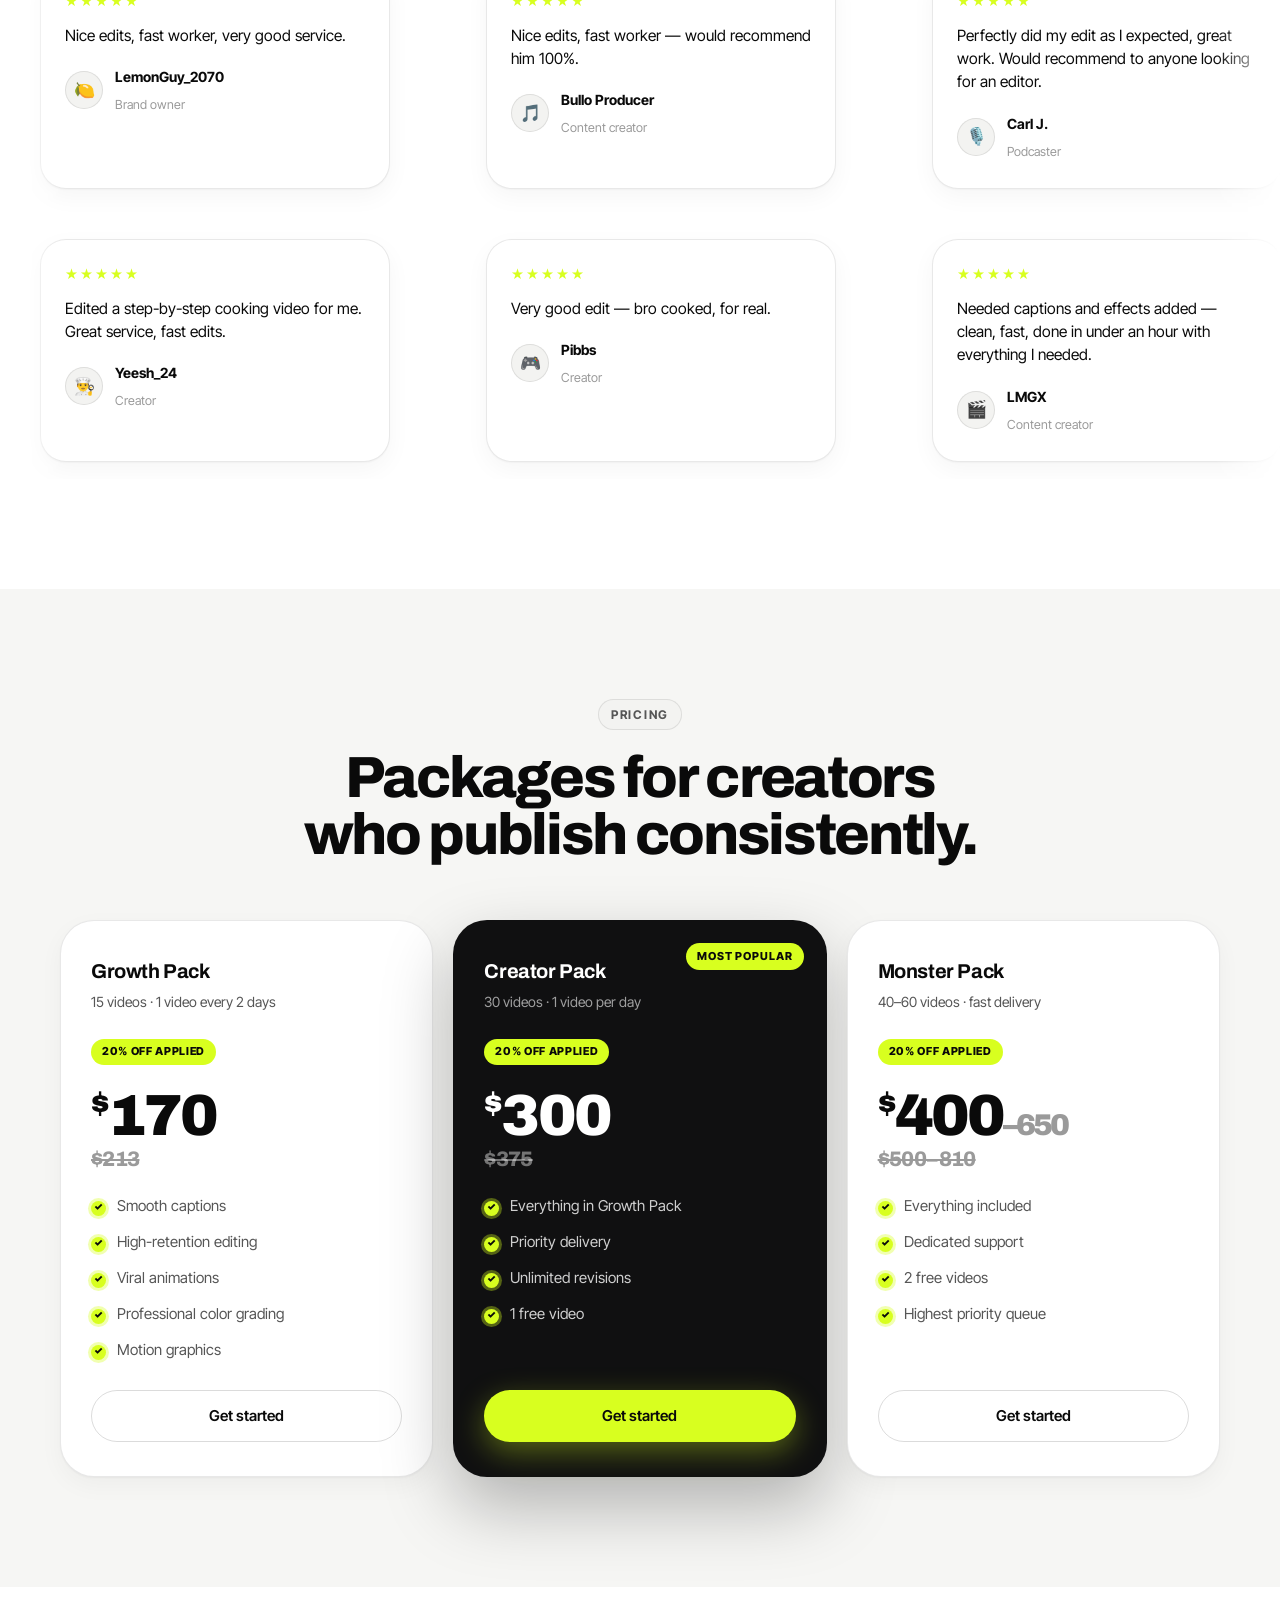
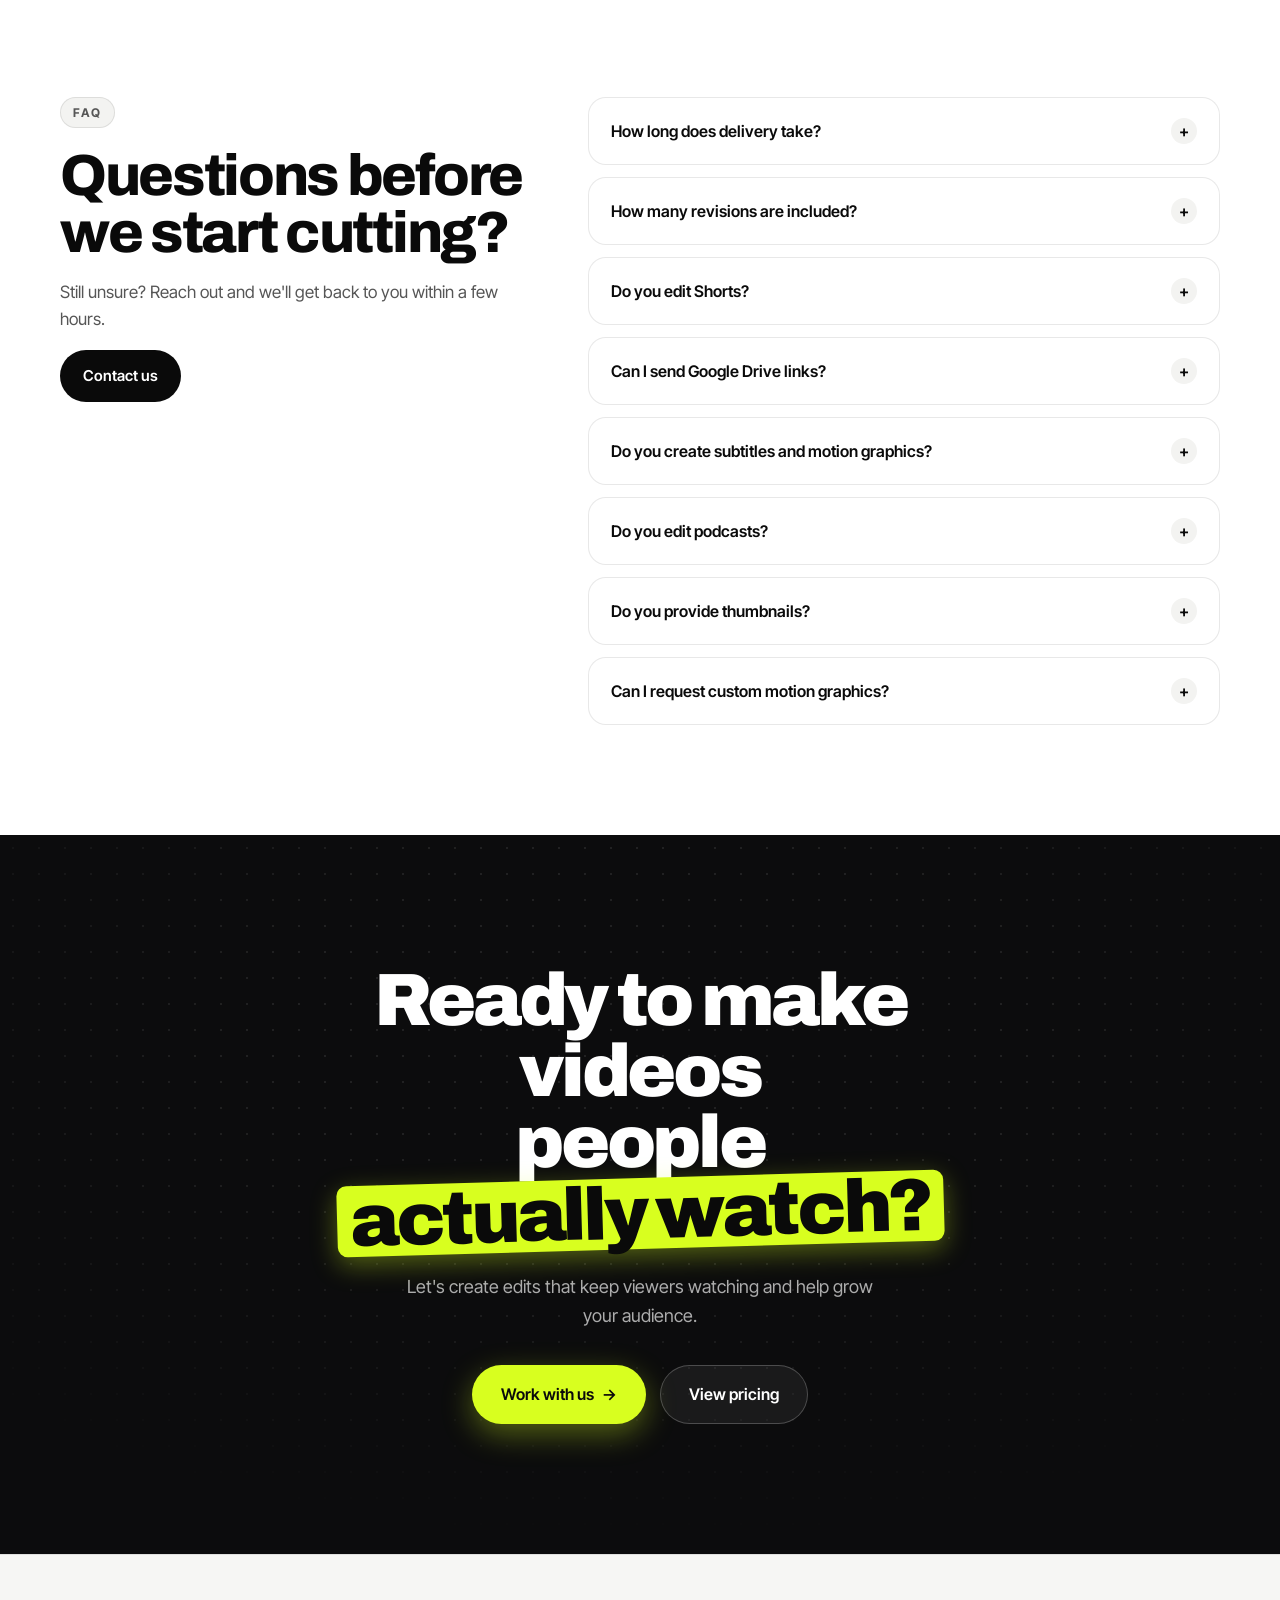
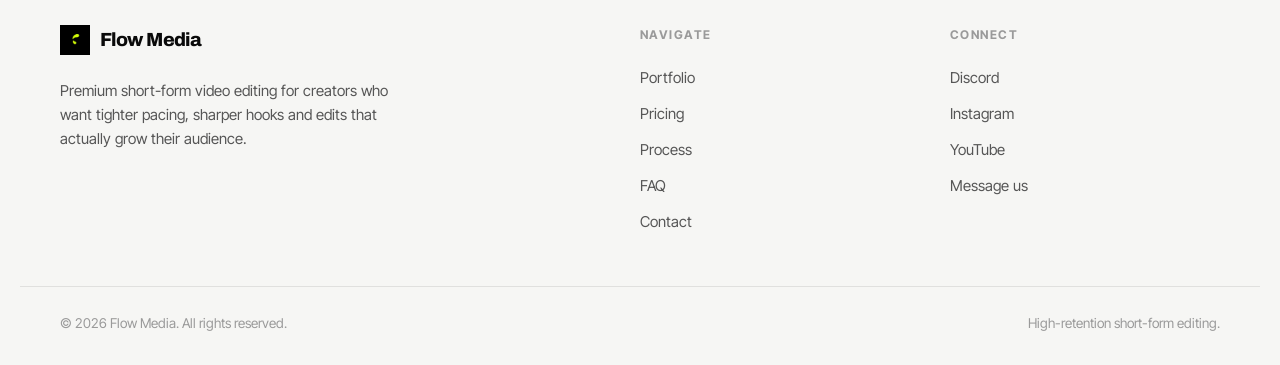
==== commit 2a1e760b: "Add Studio Admin CMS with availability status, logo manager, color palette customizer, video carouse" ====
--- a/index.html
+++ b/index.html
@@ -5,15 +5,20 @@
 <meta name="viewport" content="width=device-width, initial-scale=1.0" />
 <title>Flow Media — Premium Short-Form Video Editing</title>
 <meta name="description" content="Flow Media builds high-retention short-form edits for creators — sharper hooks, tighter pacing, cleaner motion. Editing systems made for audience growth." />
-<link rel="icon" type="image/png" href="logo.png" />
-
-<!-- Prevent theme flash -->
+<link rel="icon" type="image/png" href="logo.png" id="site-favicon" />
+
+<!-- Prevent theme & accent flash -->
 <script>
   (function () {
     try {
       var t = localStorage.getItem('flow-theme');
       if (!t) t = matchMedia('(prefers-color-scheme: dark)').matches ? 'dark' : 'light';
       document.documentElement.setAttribute('data-theme', t);
+      var accent = localStorage.getItem('flow_accent_color');
+      if (accent) {
+        document.documentElement.style.setProperty('--accent', accent);
+        document.documentElement.style.setProperty('--glow', accent + '55');
+      }
     } catch (e) {}
   })();
 </script>
@@ -89,9 +94,10 @@
 <!-- ============ HERO ============ -->
 <section class="hero">
   <div class="grid-bg" aria-hidden="true"></div>
-  <div class="wrap hero__inner reveal">
-    <span class="pill">
-      <span class="pill__dot"></span> Premium content creation
+  <div class="wrap hero__inner hero__inner--load">
+    <span class="pill pill--status is-available" id="availability-pill" aria-label="Current studio availability">
+      <span class="pill__dot"></span>
+      <span class="pill__text" id="availability-text">Available for new projects</span>
     </span>
 
     <h1 class="hero__title">
@@ -145,7 +151,7 @@
       <span class="eyebrow">Proof that compounds</span>
       <h2 class="section-title">Editing systems made<br/>for audience growth.</h2>
     </div>
-    <div class="stats reveal">
+    <div class="stats reveal-stagger">
       <div class="stat">
         <div class="stat__num" data-count="200" data-suffix="M+">0</div>
         <div class="stat__label">Views generated</div>
@@ -184,7 +190,7 @@
       </div>
       <button class="carousel__arrow carousel__arrow--next" id="car-next" aria-label="Scroll to more edits">›</button>
     </div>
-    <p class="carousel__hint" aria-hidden="true">Drag or scroll to explore all 11 edits</p>
+    <p class="carousel__hint" aria-hidden="true">Use the arrows or scroll to browse all 11 edits</p>
   </div>
 </section>
 
@@ -196,7 +202,7 @@
       <h2 class="section-title">A retention workflow,<br/>not just edits.</h2>
     </div>
 
-    <div class="bento reveal">
+    <div class="bento reveal-stagger">
       <article class="bento__card">
         <div class="bento__ico"><svg viewBox="0 0 24 24" fill="none" stroke="currentColor" stroke-width="2" stroke-linecap="round" stroke-linejoin="round"><circle cx="11" cy="11" r="7"/><path d="m21 21-4.3-4.3"/></svg></div>
         <h3>Footage audit</h3>
@@ -243,7 +249,7 @@
       <span class="eyebrow eyebrow--light">Client results</span>
       <h2 class="section-title section-title--light">Results that move<br/>beyond vanity metrics.</h2>
     </div>
-    <div class="results__row reveal">
+    <div class="results__row reveal-stagger">
       <div class="result">
         <div class="result__num" data-count="380" data-prefix="+" data-suffix="%">0</div>
         <div class="result__label">Average watch time</div>
@@ -280,7 +286,7 @@
       <h2 class="section-title">Packages for creators<br/>who publish consistently.</h2>
     </div>
 
-    <div class="pricing reveal">
+    <div class="pricing reveal-stagger">
       <article class="price-card">
         <div class="price-card__head">
           <h3>Growth Pack</h3>
--- a/styles.css
+++ b/styles.css
@@ -244,13 +244,47 @@
 .hero__inner { position: relative; z-index: 2; text-align: center; max-width: 900px; margin: 0 auto; }
 
 .pill {
-  display: inline-flex; align-items: center; gap: 8px;
+  display: inline-flex; align-items: center; gap: 9px;
   font-size: 13px; font-weight: 600; color: var(--ink-2);
   background: var(--panel); border: 1px solid var(--border);
-  padding: 7px 15px; border-radius: 100px; box-shadow: var(--shadow-sm);
+  padding: 8px 16px; border-radius: 100px; box-shadow: var(--shadow-sm);
   animation: float 5s ease-in-out infinite;
-}
-.pill__dot { width: 7px; height: 7px; border-radius: 50%; background: var(--accent); box-shadow: 0 0 0 4px var(--glow); }
+  transition: background .3s var(--ease), border-color .3s, color .3s, box-shadow .3s, transform .3s;
+}
+.pill__dot {
+  width: 7px; height: 7px; border-radius: 50%;
+  background: var(--accent); box-shadow: 0 0 0 4px var(--glow);
+  transition: background .3s, box-shadow .3s;
+  animation: dotPulse 2.4s infinite ease-in-out;
+}
+
+/* Status variants */
+.pill--status.is-available .pill__dot {
+  background: #10b981;
+  box-shadow: 0 0 0 4px rgba(16, 185, 129, .24);
+}
+.pill--status.is-limited {
+  border-color: rgba(245, 158, 11, .28);
+}
+.pill--status.is-limited .pill__dot {
+  background: #f59e0b;
+  box-shadow: 0 0 0 4px rgba(245, 158, 11, .24);
+}
+.pill--status.is-busy {
+  background: #141416;
+  color: #f3f3f5;
+  border-color: rgba(255, 255, 255, .14);
+  box-shadow: 0 4px 18px rgba(0, 0, 0, .25);
+}
+.pill--status.is-busy .pill__dot {
+  background: #ef4444;
+  box-shadow: 0 0 0 4px rgba(239, 68, 68, .28);
+}
+
+@keyframes dotPulse {
+  0%, 100% { transform: scale(1); opacity: 1; }
+  50% { transform: scale(1.2); opacity: .75; }
+}
 @keyframes float { 0%,100%{ transform: translateY(0);} 50%{ transform: translateY(-6px);} }
 
 .hero__title {
@@ -320,7 +354,7 @@
 .showcase-grid {
   display: flex; gap: 18px; overflow-x: auto; scroll-snap-type: x proximity;
   padding: 6px 2px 20px; scroll-padding-left: 2px;
-  scrollbar-width: none; -ms-overflow-style: none; cursor: grab;
+  scrollbar-width: none; -ms-overflow-style: none;
 }
 .showcase-grid::-webkit-scrollbar { display: none; }
 .showcase-grid.is-dragging { cursor: grabbing; scroll-snap-type: none; }
@@ -475,12 +509,18 @@
 .modal { position: fixed; inset: 0; z-index: 100; display: none; align-items: center; justify-content: center; padding: 24px; }
 .modal.is-open { display: flex; }
 .modal__backdrop { position: absolute; inset: 0; background: rgba(0,0,0,.8); backdrop-filter: blur(6px); animation: fade .3s var(--ease); }
-.modal__box { position: relative; z-index: 2; width: min(420px, 92vw); aspect-ratio: 9/16; max-height: 86vh; border-radius: 24px; overflow: hidden; background: #000; box-shadow: 0 40px 100px rgba(0,0,0,.6); animation: pop .35s var(--ease); }
-.modal__frame, .modal__frame iframe { width: 100%; height: 100%; border: 0; }
-.modal__close { position: absolute; top: -46px; right: 0; z-index: 3; background: rgba(255,255,255,.1); color: #fff; border: 1px solid rgba(255,255,255,.2); width: 38px; height: 38px; border-radius: 50%; }
-.modal__close:hover { background: rgba(255,255,255,.2); }
+.modal__box { position: relative; z-index: 2; width: min(420px, 92vw); aspect-ratio: 9/16; max-height: 86vh; animation: pop .4s var(--ease); }
+.modal__frame { position: relative; width: 100%; height: 100%; border-radius: 24px; overflow: hidden; background: #000; box-shadow: 0 40px 100px rgba(0,0,0,.6); }
+.modal__frame iframe { position: relative; z-index: 2; width: 100%; height: 100%; border: 0; }
+.modal__spinner { position: absolute; z-index: 1; top: 50%; left: 50%; width: 46px; height: 46px; margin: -23px 0 0 -23px; border-radius: 50%; border: 3px solid rgba(255,255,255,.18); border-top-color: var(--accent); animation: spin .8s linear infinite; transition: opacity .3s; }
+.modal__frame.is-loaded .modal__spinner { opacity: 0; }
+.modal__yt { position: absolute; top: -44px; left: 2px; z-index: 3; display: inline-flex; align-items: center; gap: 5px; color: #fff; font-size: 13px; font-weight: 600; opacity: .72; transition: opacity .2s, transform .25s var(--ease); }
+.modal__yt:hover { opacity: 1; transform: translateX(2px); }
+.modal__close { position: absolute; top: -46px; right: 0; z-index: 3; background: rgba(255,255,255,.1); color: #fff; border: 1px solid rgba(255,255,255,.2); width: 38px; height: 38px; border-radius: 50%; transition: background .2s, transform .25s var(--ease); }
+.modal__close:hover { background: rgba(255,255,255,.2); transform: rotate(90deg); }
 @keyframes fade { from { opacity: 0; } to { opacity: 1; } }
-@keyframes pop { from { opacity: 0; transform: scale(.94) translateY(10px); } to { opacity: 1; transform: scale(1) translateY(0); } }
+@keyframes pop { from { opacity: 0; transform: scale(.92) translateY(14px); } to { opacity: 1; transform: scale(1) translateY(0); } }
+@keyframes spin { to { transform: rotate(360deg); } }
 
 /* ============================================================
    CUSTOM CURSOR
@@ -505,6 +545,47 @@
    ============================================================ */
 .reveal { opacity: 0; transform: translateY(38px); transition: opacity .8s var(--ease), transform .8s var(--ease); }
 .reveal.in { opacity: 1; transform: none; }
+
+/* Staggered children reveal */
+.reveal-stagger > * { opacity: 0; transform: translateY(30px) scale(.985); transition: opacity .7s var(--ease), transform .7s var(--ease); transition-delay: calc(var(--i, 0) * 70ms); }
+.reveal-stagger.in > * { opacity: 1; transform: none; }
+
+/* ============================================================
+   ENHANCED MOTION — hero load + hovers
+   ============================================================ */
+.hero__inner--load > * { animation: heroIn .9s var(--ease) both; }
+.hero__inner--load > .pill        { animation-delay: .05s; }
+.hero__inner--load > .hero__title { animation-delay: .16s; }
+.hero__inner--load > .hero__sub   { animation-delay: .34s; }
+.hero__inner--load > .hero__cta   { animation-delay: .46s; }
+@keyframes heroIn { from { opacity: 0; transform: translateY(30px); } to { opacity: 1; transform: none; } }
+
+/* Buttons: arrow nudges forward, smoother press */
+.btn span[aria-hidden] { transition: transform .3s var(--ease); }
+.btn:hover span[aria-hidden] { transform: translateX(4px); }
+.btn:active { transform: translate(var(--x,0), 1px) scale(.98); }
+
+/* Bento icon reacts on card hover */
+.bento__ico { transition: background .3s var(--ease), transform .4s var(--ease); }
+.bento__ico svg { transition: stroke .3s var(--ease); }
+.bento__card:hover .bento__ico { background: var(--accent); transform: rotate(-8deg) scale(1.08); }
+.bento__card:hover .bento__ico svg { stroke: #0a0a0a; }
+.bento__card--accent:hover .bento__ico { background: rgba(10,10,10,.14); }
+.bento__card--accent:hover .bento__ico svg { stroke: #0a0a0a; }
+
+/* Cards: lime-tinted border on hover */
+.stat, .price-card, .tquote { transition: transform .4s var(--ease), box-shadow .4s var(--ease), border-color .3s var(--ease); }
+.stat:hover, .bento__card:hover, .price-card:hover, .tquote:hover { border-color: color-mix(in srgb, var(--accent) 55%, var(--border)); }
+
+/* Logo + nav + footer micro-interactions */
+.brand__mark { transition: transform .4s var(--ease); }
+.brand:hover .brand__mark { transform: rotate(-10deg) scale(1.08); }
+.footer__col a { position: relative; transition: color .2s, transform .25s var(--ease); }
+.footer__col a:hover { transform: translateX(4px); }
+.acc { transition: border-color .3s, box-shadow .3s, transform .3s var(--ease); }
+.acc:hover:not(.is-open) { transform: translateX(3px); border-color: var(--border-strong); }
+.eyebrow { transition: transform .3s var(--ease), background .3s; }
+.section-head:hover .eyebrow { transform: translateY(-2px); }
 
 /* ============================================================
    RESPONSIVE
@@ -552,6 +633,6 @@
 /* ---------- Reduced motion ---------- */
 @media (prefers-reduced-motion: reduce) {
   *, *::before, *::after { animation-duration: .001ms !important; animation-iteration-count: 1 !important; transition-duration: .001ms !important; scroll-behavior: auto !important; }
-  .reveal { opacity: 1; transform: none; }
-  .marquee__track { animation: none; }
-}
+  .reveal, .reveal-stagger > *, .hero__inner--load > * { opacity: 1 !important; transform: none !important; }
+  .marquee__track, .tmarquee__row { animation: none; }
+}
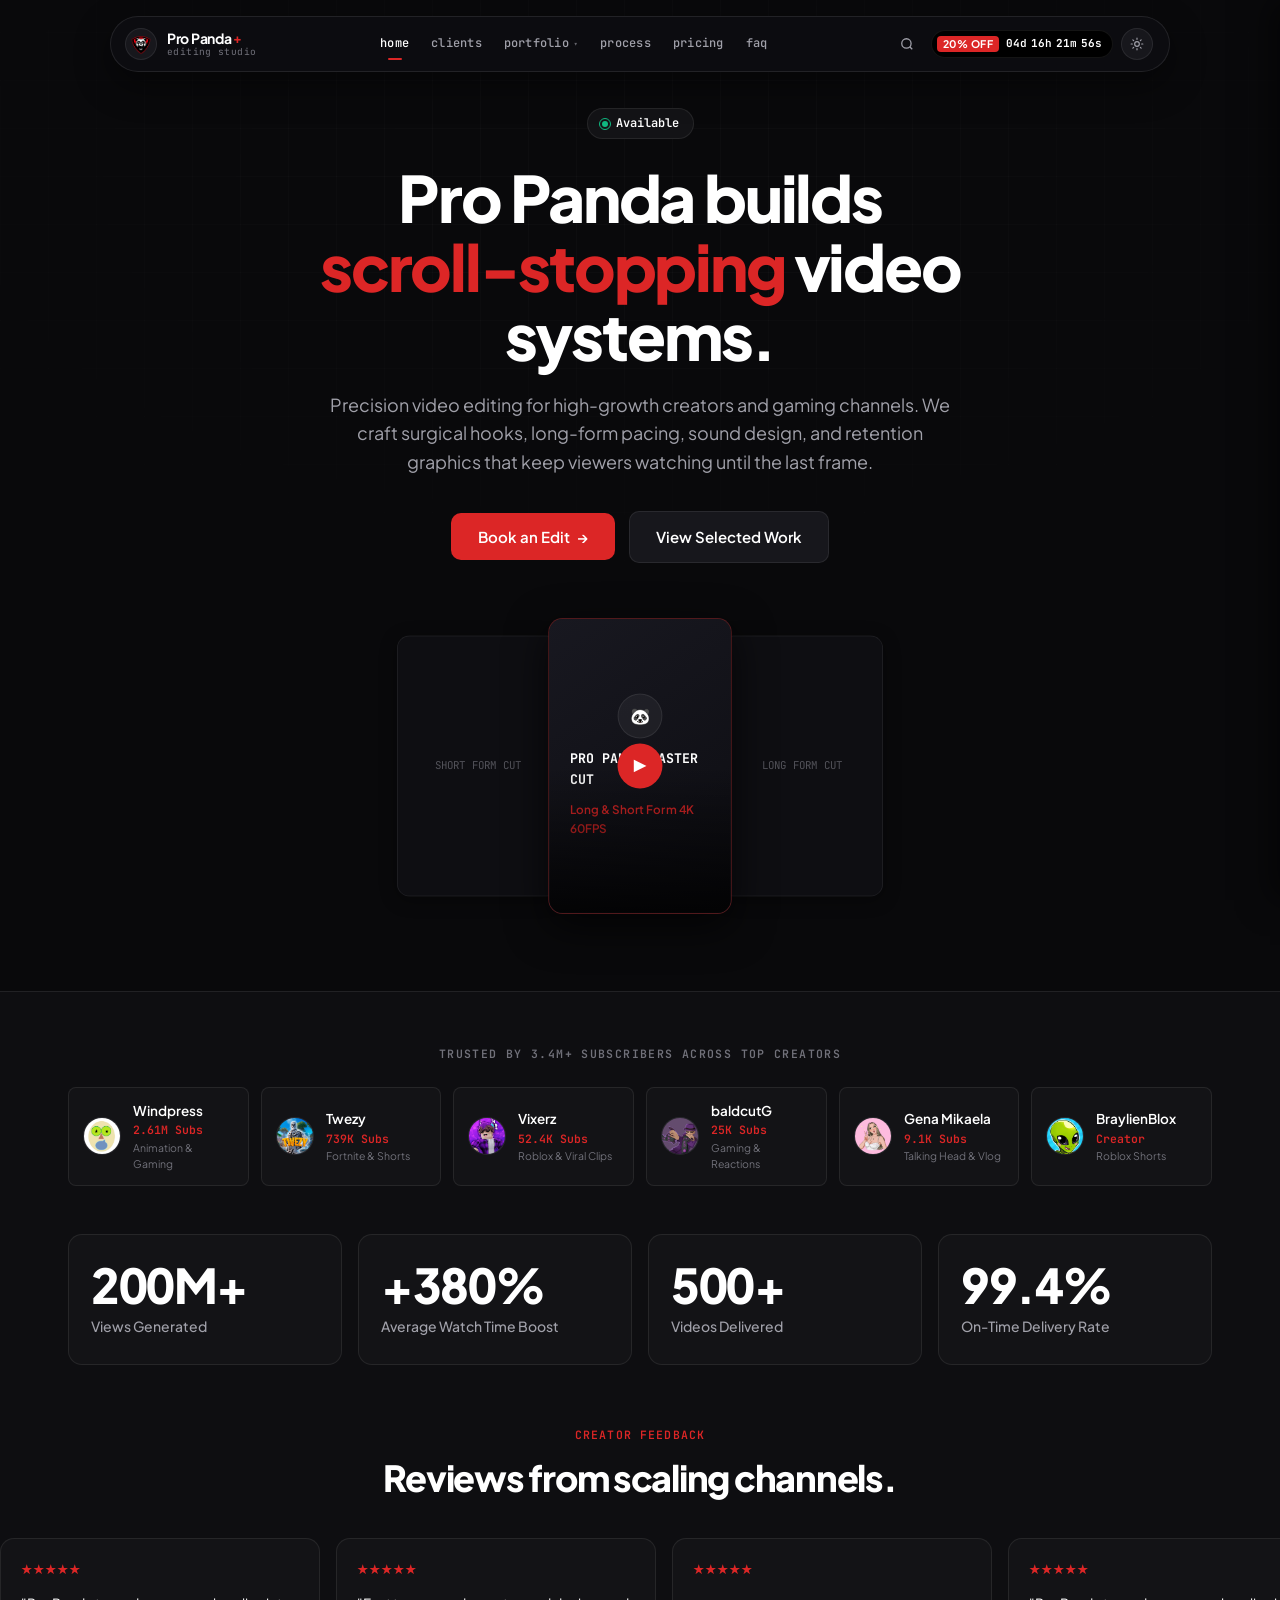
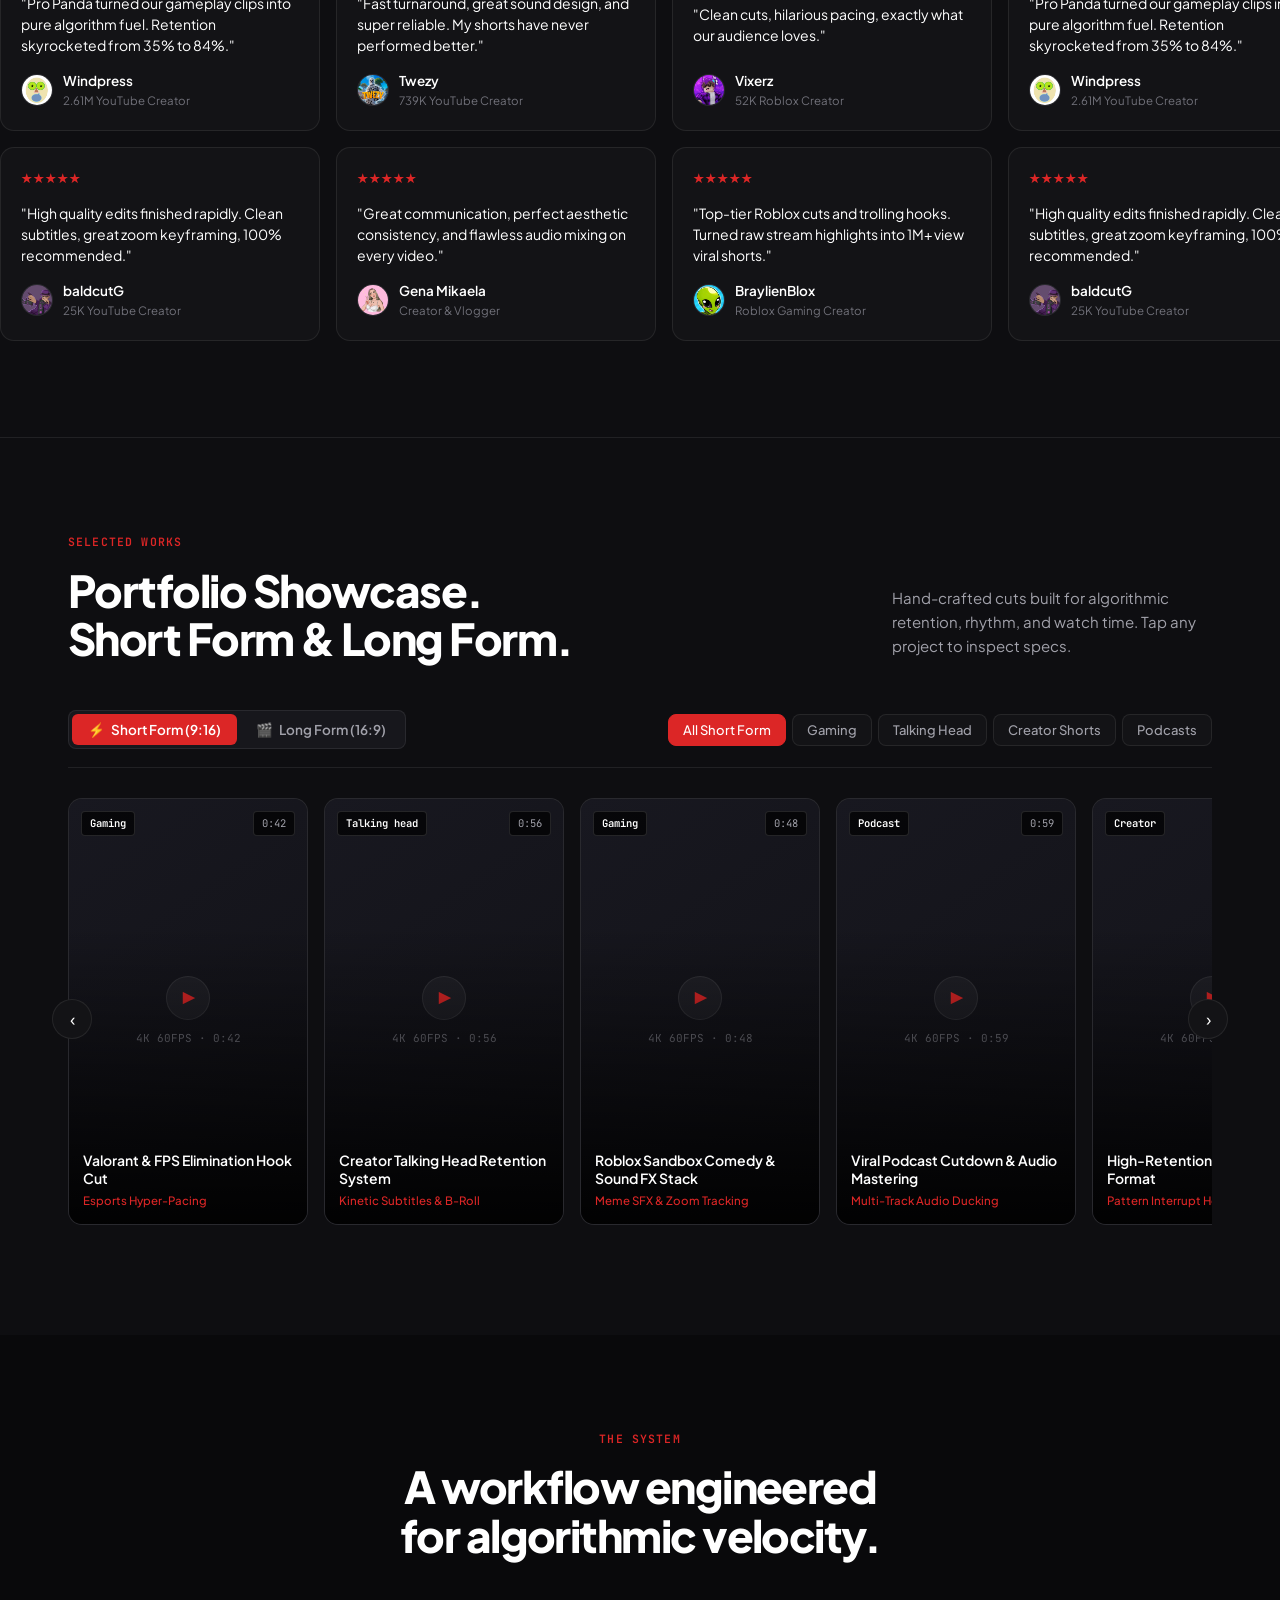
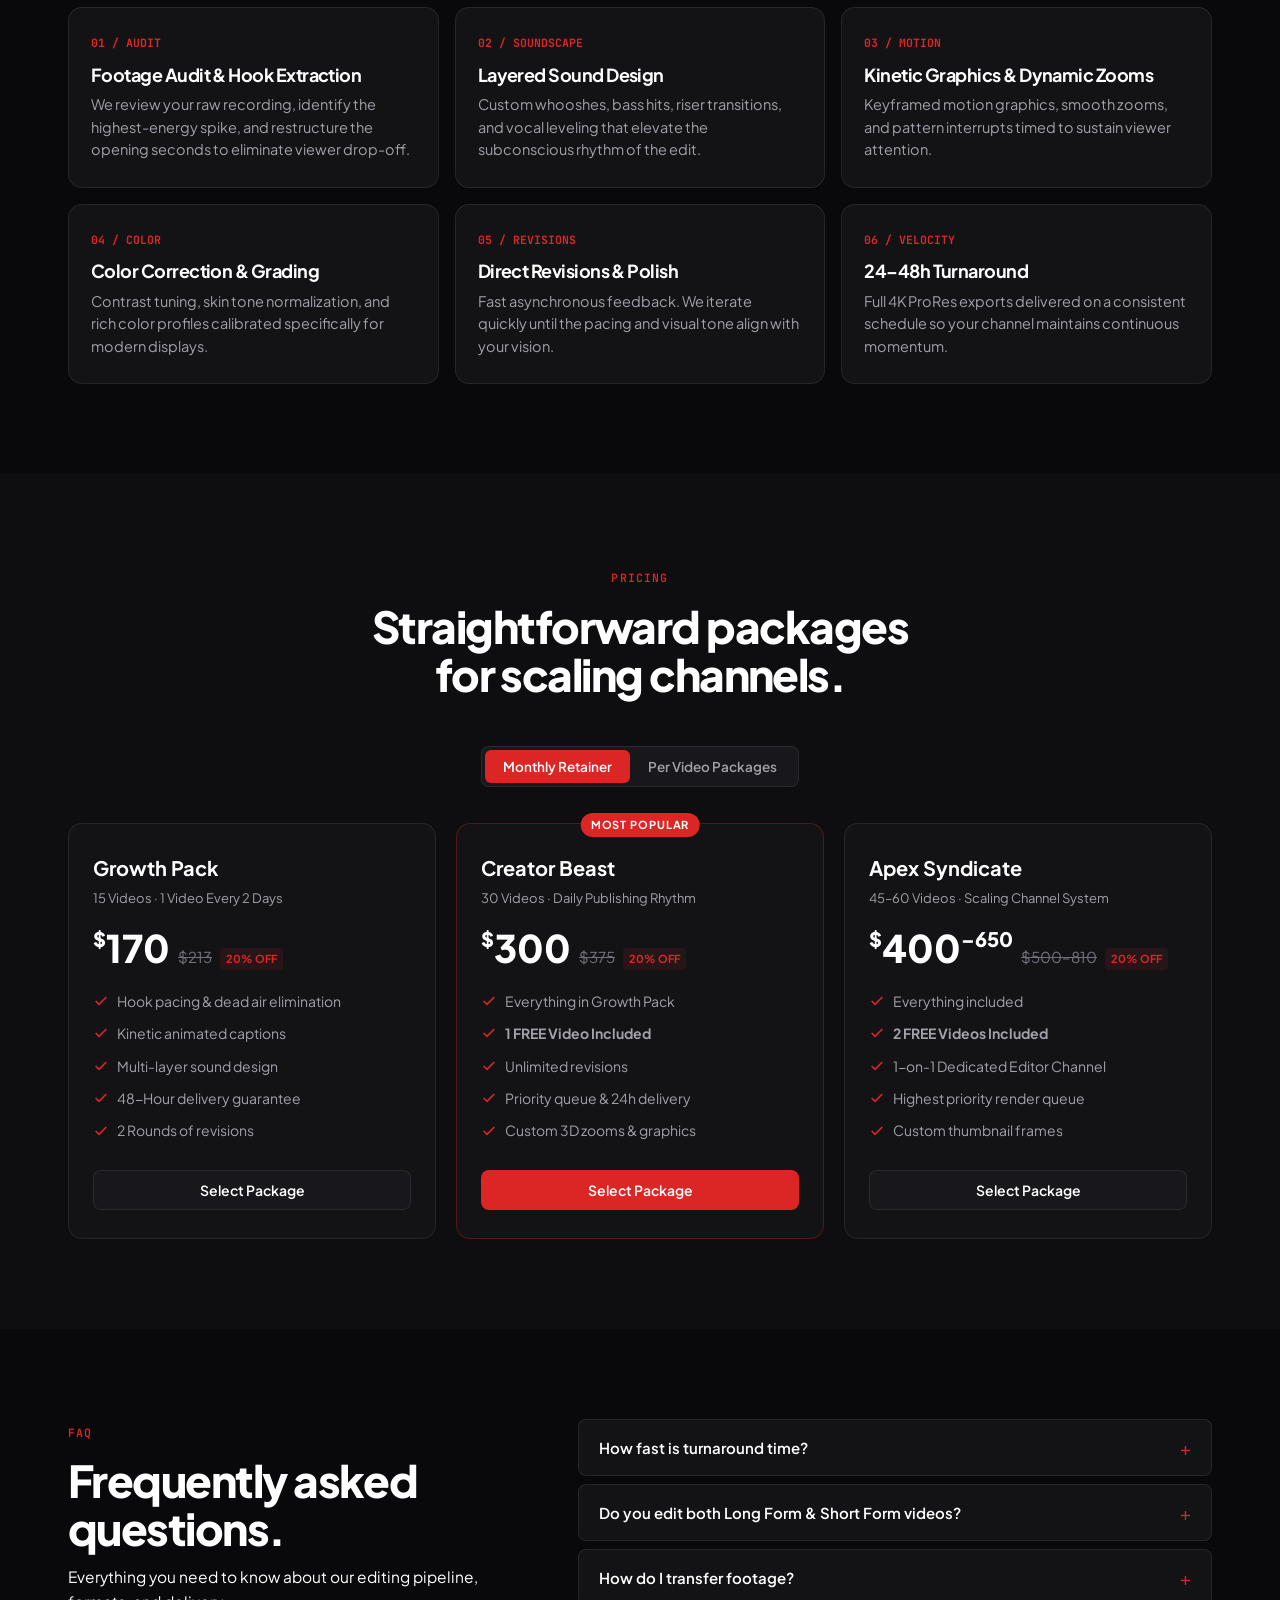
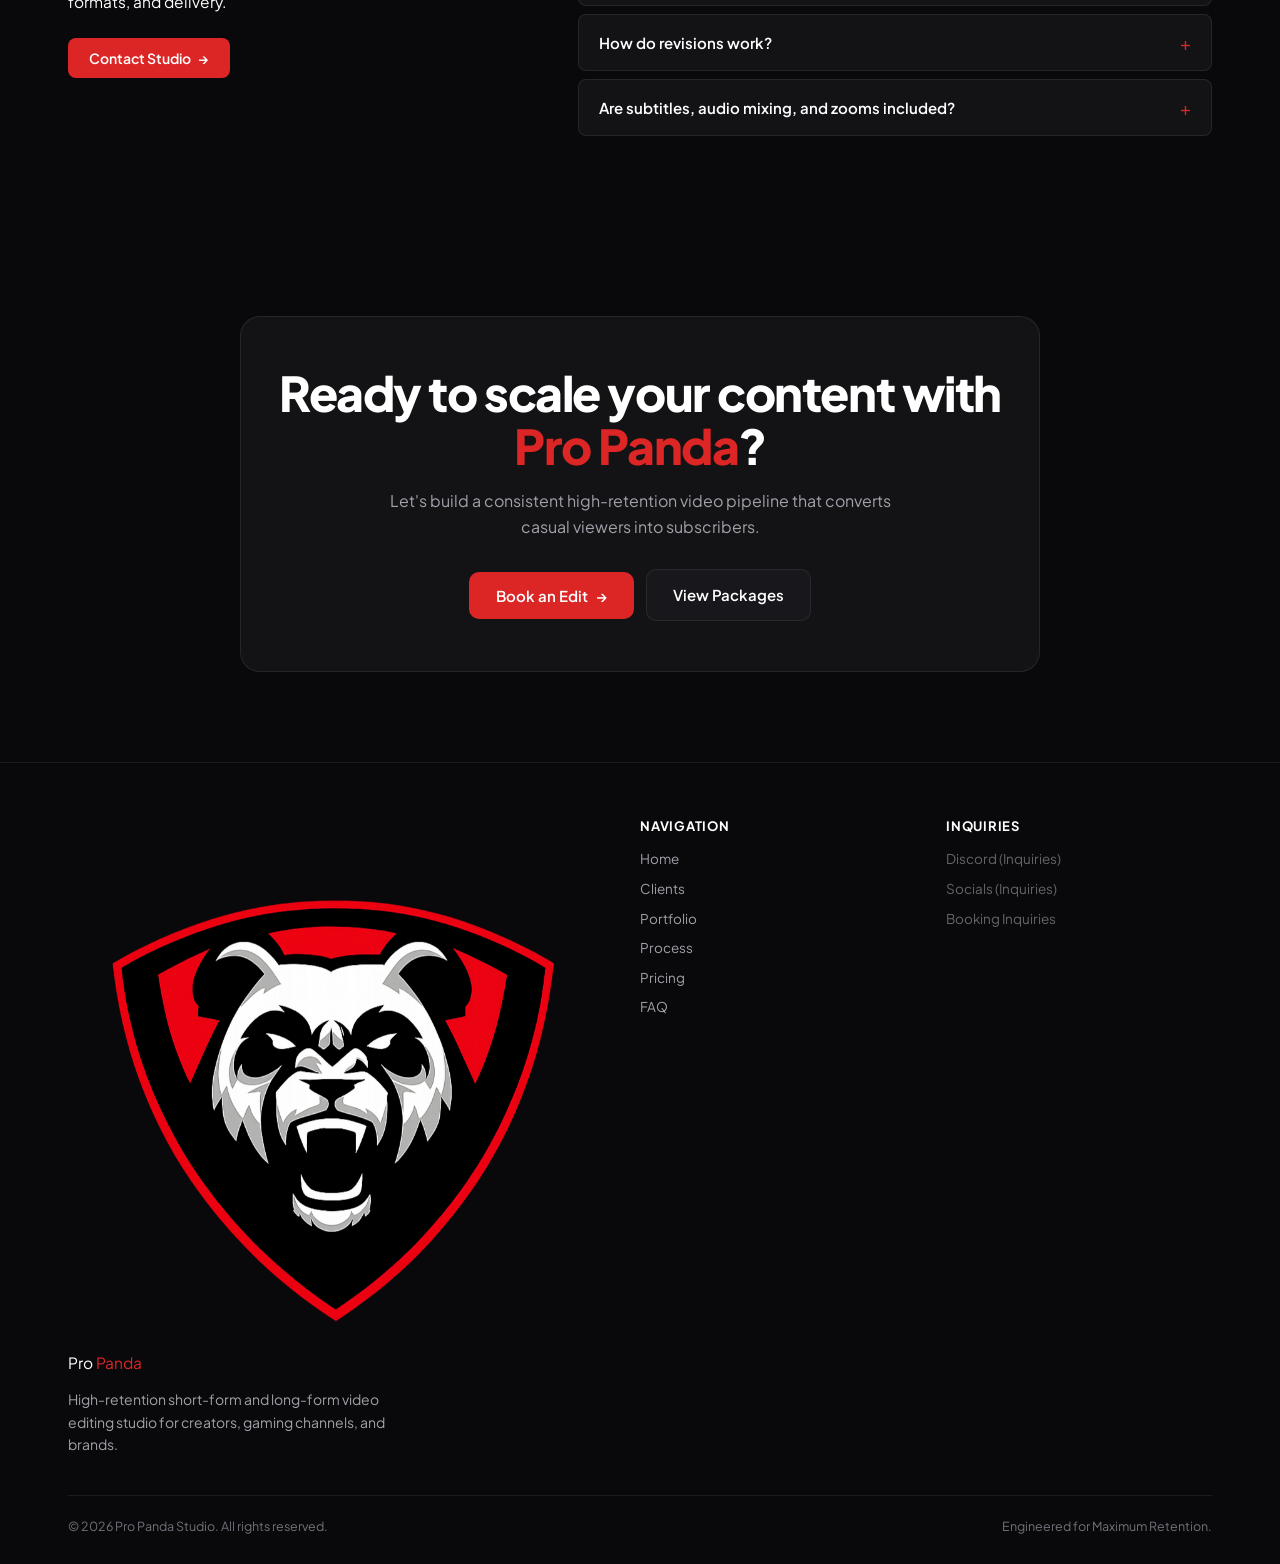
==== commit a4b09427: "Revamp Pro Panda studio portfolio with capsule navbar, short & long form showcase, and CMS updates" ====
--- a/index.html
+++ b/index.html
@@ -1,23 +1,22 @@
 <!DOCTYPE html>
-<html lang="en" data-theme="light">
+<html lang="en" data-theme="dark">
 <head>
 <meta charset="UTF-8" />
 <meta name="viewport" content="width=device-width, initial-scale=1.0" />
-<title>Flow Media — Premium Short-Form Video Editing</title>
-<meta name="description" content="Flow Media builds high-retention short-form edits for creators — sharper hooks, tighter pacing, cleaner motion. Editing systems made for audience growth." />
+<title>Pro Panda — Elite Video Editing Studio</title>
+<meta name="description" content="Pro Panda builds high-retention video editing systems for top creators, gaming channels, and brands. Long-form and short-form video architecture." />
 <link rel="icon" type="image/png" href="logo.png" id="site-favicon" />
 
-<!-- Prevent theme & accent flash -->
+<!-- Theme & Accent setup -->
 <script>
   (function () {
     try {
-      var t = localStorage.getItem('flow-theme');
-      if (!t) t = matchMedia('(prefers-color-scheme: dark)').matches ? 'dark' : 'light';
+      var t = localStorage.getItem('propanda-theme') || localStorage.getItem('flow-theme');
+      if (!t) t = 'dark';
       document.documentElement.setAttribute('data-theme', t);
-      var accent = localStorage.getItem('flow_accent_color');
+      var accent = localStorage.getItem('propanda_accent_color') || localStorage.getItem('flow_accent_color');
       if (accent) {
         document.documentElement.style.setProperty('--accent', accent);
-        document.documentElement.style.setProperty('--glow', accent + '55');
       }
     } catch (e) {}
   })();
@@ -25,257 +24,327 @@
 
 <link rel="preconnect" href="https://fonts.googleapis.com" />
 <link rel="preconnect" href="https://fonts.gstatic.com" crossorigin />
-<link href="https://fonts.googleapis.com/css2?family=Archivo:wght@500;600;700;800;900&family=Inter+Tight:wght@400;500;600&display=swap" rel="stylesheet" />
+<link href="https://fonts.googleapis.com/css2?family=JetBrains+Mono:wght@500;600;700&family=Plus+Jakarta+Sans:wght@400;500;600;700;800&display=swap" rel="stylesheet" />
 <link rel="stylesheet" href="styles.css" />
 </head>
 <body>
 
-<!-- Custom cursor -->
-<div class="cursor-ring" aria-hidden="true"></div>
-<div class="cursor-dot" aria-hidden="true"></div>
-
-<!-- ============ NAVIGATION ============ -->
-<header class="nav" id="nav">
-  <div class="nav__inner">
-    <a href="#home" class="brand" aria-label="Flow Media home">
-      <img src="logo.png" alt="" class="brand__mark" />
-      <span class="brand__name">Flow&nbsp;Media</span>
+<!-- ============ FLOATING CAPSULE NAVIGATION ============ -->
+<header class="nav-capsule-wrapper" id="nav-capsule-wrapper">
+  <div class="nav-capsule" id="nav">
+    <!-- Brand Info (Left) -->
+    <a href="#home" class="brand-capsule" aria-label="Pro Panda Home">
+      <div class="brand-capsule__logo">
+        <img src="logo.png" alt="Pro Panda" class="brand__mark" />
+      </div>
+      <div class="brand-capsule__text">
+        <div class="brand-capsule__title">Pro Panda <span class="brand-plus">+</span></div>
+        <div class="brand-capsule__sub">editing studio</div>
+      </div>
     </a>
 
-    <nav class="nav__links" aria-label="Primary">
-      <a href="#showcase">Portfolio</a>
-      <a href="#process">Process</a>
-      <a href="#testimonials">Reviews</a>
-      <a href="#pricing">Pricing</a>
-      <a href="#faq">FAQ</a>
+    <!-- Nav Links (Center) -->
+    <nav class="nav-links-capsule" aria-label="Primary Navigation">
+      <a href="#home" class="nav-link-item is-active">home</a>
+      <a href="#roster" class="nav-link-item">clients</a>
+      
+      <!-- Portfolio with Hover Dropdown -->
+      <div class="nav-dropdown-wrapper">
+        <a href="#showcase" class="nav-link-item" id="nav-portfolio-btn">portfolio <span class="dropdown-arrow">▾</span></a>
+        <div class="nav-dropdown-menu" id="nav-portfolio-dropdown">
+          <a href="#showcase" class="nav-dropdown-item js-filter-format" data-format="short">
+            <span class="dropdown-icon">⚡</span>
+            <div>
+              <div class="dropdown-title">Short Form</div>
+              <div class="dropdown-desc">Vertical 9:16 Reels, Shorts &amp; TikToks</div>
+            </div>
+          </a>
+          <a href="#showcase" class="nav-dropdown-item js-filter-format" data-format="long">
+            <span class="dropdown-icon">🎬</span>
+            <div>
+              <div class="dropdown-title">Long Form</div>
+              <div class="dropdown-desc">Horizontal 16:9 YouTube &amp; Documentaries</div>
+            </div>
+          </a>
+        </div>
+      </div>
+
+      <a href="#process" class="nav-link-item">process</a>
+      <a href="#pricing" class="nav-link-item">pricing</a>
+      <a href="#faq" class="nav-link-item">faq</a>
     </nav>
 
-    <div class="nav__actions">
-      <button class="theme-toggle" id="theme-toggle" aria-label="Toggle dark mode" title="Toggle theme">
-        <svg class="icon-sun" viewBox="0 0 24 24" width="18" height="18" fill="none" stroke="currentColor" stroke-width="2" stroke-linecap="round"><circle cx="12" cy="12" r="4"/><path d="M12 2v2M12 20v2M4.9 4.9l1.4 1.4M17.7 17.7l1.4 1.4M2 12h2M20 12h2M4.9 19.1l1.4-1.4M17.7 6.3l1.4-1.4"/></svg>
-        <svg class="icon-moon" viewBox="0 0 24 24" width="18" height="18" fill="none" stroke="currentColor" stroke-width="2" stroke-linecap="round" stroke-linejoin="round"><path d="M21 12.8A9 9 0 1 1 11.2 3a7 7 0 0 0 9.8 9.8z"/></svg>
+    <!-- Nav Actions (Right) -->
+    <div class="nav-actions-capsule">
+      <button class="nav-icon-btn" id="nav-search-btn" title="Filter Portfolio" aria-label="Filter portfolio">
+        <svg width="14" height="14" viewBox="0 0 24 24" fill="none" stroke="currentColor" stroke-width="2.2"><circle cx="11" cy="11" r="8"/><line x1="21" y1="21" x2="16.65" y2="16.65"/></svg>
       </button>
-      <a href="https://discord.com/users/1339213343784964157" target="_blank" rel="noopener" class="btn btn--dark nav__book">Work with us</a>
-      <button class="hamburger" id="hamburger" aria-label="Open menu" aria-expanded="false">
+
+      <!-- Discount Offer Pill -->
+      <a href="#pricing" class="nav-offer-pill" title="Limited Time Special Offer">
+        <span class="nav-offer-badge">20% OFF</span>
+        <span class="nav-offer-timer" id="countdown" aria-label="Offer countdown">
+          <span><b id="cd-d">04</b>d</span>
+          <span><b id="cd-h">16</b>h</span>
+          <span><b id="cd-m">22</b>m</span>
+          <span><b id="cd-s">00</b>s</span>
+        </span>
+      </a>
+
+      <button class="theme-toggle-capsule" id="theme-toggle" aria-label="Toggle dark mode" title="Toggle theme">
+        <svg class="icon-sun" viewBox="0 0 24 24" width="14" height="14" fill="none" stroke="currentColor" stroke-width="2" stroke-linecap="round"><circle cx="12" cy="12" r="4"/><path d="M12 2v2M12 20v2M4.9 4.9l1.4 1.4M17.7 17.7l1.4 1.4M2 12h2M20 12h2M4.9 19.1l1.4-1.4M17.7 6.3l1.4-1.4"/></svg>
+        <svg class="icon-moon" viewBox="0 0 24 24" width="14" height="14" fill="none" stroke="currentColor" stroke-width="2" stroke-linecap="round"><path d="M21 12.8A9 9 0 1 1 11.2 3a7 7 0 0 0 9.8 9.8z"/></svg>
+      </button>
+
+      <button class="hamburger-capsule" id="hamburger" aria-label="Open menu" aria-expanded="false">
         <span></span><span></span>
       </button>
     </div>
   </div>
 </header>
 
-<!-- ============ ANNOUNCEMENT BAR (sticky under nav) ============ -->
-<div class="announce" id="announce">
-  <div class="announce__inner">
-    <span class="announce__text announce__text--full">Limited time — save up to <b>20% off</b> all editing packages</span>
-    <span class="announce__text announce__text--short"><b>20% off</b> — ends in</span>
-    <span class="announce__timer" id="countdown" aria-label="Offer countdown">
-      <span><b id="cd-d">04</b>d</span>
-      <span><b id="cd-h">16</b>h</span>
-      <span><b id="cd-m">22</b>m</span>
-      <span><b id="cd-s">00</b>s</span>
-    </span>
-    <a href="#pricing" class="announce__cta">Claim offer <span aria-hidden="true">→</span></a>
-  </div>
-  <button class="announce__close" id="announce-close" aria-label="Dismiss announcement">✕</button>
-</div>
-
-<!-- Mobile menu -->
+<!-- Mobile Menu -->
 <div class="mobile-menu" id="mobile-menu" aria-hidden="true">
-  <a href="#showcase">Portfolio</a>
+  <a href="#home">Home</a>
+  <a href="#roster">Clients</a>
+  <a href="#showcase" class="js-filter-format" data-format="short">Portfolio — Short Form</a>
+  <a href="#showcase" class="js-filter-format" data-format="long">Portfolio — Long Form</a>
   <a href="#process">Process</a>
-  <a href="#testimonials">Reviews</a>
   <a href="#pricing">Pricing</a>
   <a href="#faq">FAQ</a>
-  <a href="https://discord.com/users/1339213343784964157" target="_blank" rel="noopener" class="btn btn--accent">Work with us</a>
+  <button type="button" class="btn btn--primary btn--block btn--inert" style="margin-top: 14px;">Book an Edit</button>
 </div>
 
 <main id="home">
 
-<!-- ============ HERO ============ -->
+<!-- ============ HERO SECTION ============ -->
 <section class="hero">
   <div class="grid-bg" aria-hidden="true"></div>
-  <div class="wrap hero__inner hero__inner--load">
-    <span class="pill pill--status is-available" id="availability-pill" aria-label="Current studio availability">
-      <span class="pill__dot"></span>
-      <span class="pill__text" id="availability-text">Available for new projects</span>
-    </span>
+
+  <div class="wrap hero__inner reveal">
+    <div class="hero-badge-pill" id="availability-pill">
+      <span class="hero-badge-dot"></span>
+      <span id="availability-text">Available</span>
+    </div>
 
     <h1 class="hero__title">
-      <span class="hero__line">Flow Media creates</span>
-      <span class="rotator" aria-live="polite">
-        <span class="hl rotator__word is-active">high-retention</span>
-        <span class="hl rotator__word">scroll-stopping</span>
-        <span class="hl rotator__word">binge-worthy</span>
-        <span class="hl rotator__word">high-converting</span>
+      Pro Panda builds <br />
+      <span class="rotator-text" id="rotator-text">high-retention</span> video systems.
+    </h1>
+
+    <p class="hero__sub">
+      Precision video editing for high-growth creators and gaming channels. We craft surgical hooks, long-form pacing, sound design, and retention graphics that keep viewers watching until the last frame.
+    </p>
+
+    <div class="hero__cta">
+      <button type="button" class="btn btn--primary btn--lg btn--inert">
+        Book an Edit <span aria-hidden="true">→</span>
+      </button>
+      <a href="#showcase" class="btn btn--dark btn--lg">
+        View Selected Work
+      </a>
+    </div>
+  </div>
+
+  <!-- Hero Video Card Deck -->
+  <div class="deck reveal" id="deck" aria-label="Portfolio preview deck">
+    <!-- Populated by JS -->
+  </div>
+</section>
+
+<!-- ============ PAST CLIENTS ROSTER & REVIEWS SECTION ============ -->
+<section class="clients-section" id="roster">
+  <div class="wrap">
+    <div class="clients-head reveal">
+      <span class="clients-head__label">
+        Trusted by 3.4M+ Subscribers across Top Creators
       </span>
-      <span class="hero__line">short-form edits.</span>
-    </h1>
-
-    <p class="hero__sub">
-      Short-form editing for creators who want sharper hooks, tighter pacing and
-      cleaner motion — so viewers actually stay to the end.
-    </p>
-
-    <div class="hero__cta">
-      <a href="https://discord.com/users/1339213343784964157" target="_blank" rel="noopener" class="btn btn--dark btn--lg magnetic">Work with us <span aria-hidden="true">→</span></a>
-      <a href="#showcase" class="btn btn--ghost btn--lg magnetic">View portfolio</a>
-    </div>
-  </div>
-
-  <!-- Fanned card deck — random portfolio frames, shuffles over time -->
-  <div class="deck reveal" id="deck"></div>
-</section>
-
-<!-- ============ MARQUEE ============ -->
-<div class="marquee" aria-hidden="true">
-  <div class="marquee__track">
-    <span>High retention</span><span class="dot">✦</span>
-    <span>Scroll-stopping hooks</span><span class="dot">✦</span>
-    <span>Motion graphics</span><span class="dot">✦</span>
-    <span>Clean sound design</span><span class="dot">✦</span>
-    <span>Caption rhythm</span><span class="dot">✦</span>
-    <span>Cinematic color</span><span class="dot">✦</span>
-    <span>High retention</span><span class="dot">✦</span>
-    <span>Scroll-stopping hooks</span><span class="dot">✦</span>
-    <span>Motion graphics</span><span class="dot">✦</span>
-    <span>Clean sound design</span><span class="dot">✦</span>
-    <span>Caption rhythm</span><span class="dot">✦</span>
-    <span>Cinematic color</span><span class="dot">✦</span>
-  </div>
-</div>
-
-<!-- ============ TRUST / COUNTERS ============ -->
-<section class="section section--alt">
-  <div class="wrap">
-    <div class="section-head reveal">
-      <span class="eyebrow">Proof that compounds</span>
-      <h2 class="section-title">Editing systems made<br/>for audience growth.</h2>
-    </div>
-    <div class="stats reveal-stagger">
-      <div class="stat">
+    </div>
+
+    <div class="clients-grid reveal-stagger">
+      <!-- Windpress -->
+      <div class="client-chip tilt-card">
+        <img src="assets/creators/windpress.jpg" alt="Windpress" class="client-chip__avatar" onerror="this.src='logo.png'" />
+        <div class="client-chip__info">
+          <span class="client-chip__name">Windpress</span>
+          <span class="client-chip__subs">2.61M Subs</span>
+          <span class="client-chip__tag">Animation &amp; Gaming</span>
+        </div>
+      </div>
+
+      <!-- Twezy -->
+      <div class="client-chip tilt-card">
+        <img src="assets/creators/twezy.jpg" alt="Twezy" class="client-chip__avatar" onerror="this.src='logo.png'" />
+        <div class="client-chip__info">
+          <span class="client-chip__name">Twezy</span>
+          <span class="client-chip__subs">739K Subs</span>
+          <span class="client-chip__tag">Fortnite &amp; Shorts</span>
+        </div>
+      </div>
+
+      <!-- Vixerz -->
+      <div class="client-chip tilt-card">
+        <img src="assets/creators/vixerz.jpg" alt="Vixerz" class="client-chip__avatar" onerror="this.src='logo.png'" />
+        <div class="client-chip__info">
+          <span class="client-chip__name">Vixerz</span>
+          <span class="client-chip__subs">52.4K Subs</span>
+          <span class="client-chip__tag">Roblox &amp; Viral Clips</span>
+        </div>
+      </div>
+
+      <!-- baldcutG -->
+      <div class="client-chip tilt-card">
+        <img src="assets/creators/baldcutg.jpg" alt="baldcutG" class="client-chip__avatar" onerror="this.src='logo.png'" />
+        <div class="client-chip__info">
+          <span class="client-chip__name">baldcutG</span>
+          <span class="client-chip__subs">25K Subs</span>
+          <span class="client-chip__tag">Gaming &amp; Reactions</span>
+        </div>
+      </div>
+
+      <!-- Gena Mikaela -->
+      <div class="client-chip tilt-card">
+        <img src="assets/creators/genamikaela.jpg" alt="Gena Mikaela" class="client-chip__avatar" onerror="this.src='logo.png'" />
+        <div class="client-chip__info">
+          <span class="client-chip__name">Gena Mikaela</span>
+          <span class="client-chip__subs">9.1K Subs</span>
+          <span class="client-chip__tag">Talking Head &amp; Vlog</span>
+        </div>
+      </div>
+
+      <!-- BraylienBlox -->
+      <div class="client-chip tilt-card">
+        <img src="assets/creators/braylienblox.jpg" alt="BraylienBlox" class="client-chip__avatar" onerror="this.src='logo.png'" />
+        <div class="client-chip__info">
+          <span class="client-chip__name">BraylienBlox</span>
+          <span class="client-chip__subs">Creator</span>
+          <span class="client-chip__tag">Roblox Shorts</span>
+        </div>
+      </div>
+    </div>
+
+    <!-- Proof Metrics -->
+    <div class="stats-grid reveal-stagger" style="margin-top: 48px;">
+      <div class="stat-box tilt-card">
         <div class="stat__num" data-count="200" data-suffix="M+">0</div>
-        <div class="stat__label">Views generated</div>
-      </div>
-      <div class="stat">
-        <div class="stat__num" data-count="250" data-suffix="M+">0</div>
-        <div class="stat__label">Impressions</div>
-      </div>
-      <div class="stat">
-        <div class="stat__num" data-count="100" data-suffix="+">0</div>
-        <div class="stat__label">Videos delivered</div>
-      </div>
-      <div class="stat">
-        <div class="stat__num" data-count="98" data-suffix="%">0</div>
-        <div class="stat__label">Client satisfaction</div>
-      </div>
-    </div>
-  </div>
-</section>
-
-<!-- ============ SHOWCASE (single video section) ============ -->
-<section class="section" id="showcase">
+        <div class="stat__label">Views Generated</div>
+      </div>
+      <div class="stat-box tilt-card">
+        <div class="stat__num" data-count="380" data-prefix="+" data-suffix="%">0</div>
+        <div class="stat__label">Average Watch Time Boost</div>
+      </div>
+      <div class="stat-box tilt-card">
+        <div class="stat__num" data-count="500" data-suffix="+">0</div>
+        <div class="stat__label">Videos Delivered</div>
+      </div>
+      <div class="stat-box tilt-card">
+        <div class="stat__num" data-count="99" data-suffix=".4%">0</div>
+        <div class="stat__label">On-Time Delivery Rate</div>
+      </div>
+    </div>
+  </div>
+
+  <!-- REVIEWS MARQUEE (Right below client roster) -->
+  <div style="margin-top: 56px;">
+    <div class="wrap">
+      <div class="section-head reveal" style="margin-bottom: 24px;">
+        <span class="eyebrow">Creator Feedback</span>
+        <h2 class="section-title" style="font-size: clamp(24px, 3vw, 36px);">Reviews from scaling channels.</h2>
+      </div>
+    </div>
+
+    <div class="tmarquee reveal" id="quotes">
+      <!-- Testimonials marquee rows injected by JS -->
+    </div>
+  </div>
+</section>
+
+<!-- ============ SHOWCASE / PORTFOLIO (LONG FORM + SHORT FORM) ============ -->
+<section class="section section--alt" id="showcase">
   <div class="wrap">
     <div class="section-head section-head--split reveal">
       <div>
-        <span class="eyebrow">Selected edits</span>
-        <h2 class="section-title">One showcase.<br/>Eleven proof points.</h2>
-      </div>
-      <p class="section-lead">Vertical edits built for hooks, pacing, retention and creator growth. Tap any tile to watch the full cut.</p>
+        <span class="eyebrow">Selected Works</span>
+        <h2 class="section-title">Portfolio Showcase.<br/>Short Form &amp; Long Form.</h2>
+      </div>
+      <p class="section-lead">
+        Hand-crafted cuts built for algorithmic retention, rhythm, and watch time. Tap any project to inspect specs.
+      </p>
+    </div>
+
+    <!-- Format Switcher (Short Form vs Long Form) -->
+    <div class="portfolio-format-bar reveal">
+      <div class="format-toggle">
+        <button class="format-btn is-active" id="format-short-btn" data-format="short">
+          <span class="format-btn__icon">⚡</span> Short Form (9:16)
+        </button>
+        <button class="format-btn" id="format-long-btn" data-format="long">
+          <span class="format-btn__icon">🎬</span> Long Form (16:9)
+        </button>
+      </div>
+
+      <!-- Filter Pills -->
+      <div class="filter-pills" id="showcase-filters">
+        <!-- Injected dynamically based on format -->
+      </div>
     </div>
 
     <div class="carousel reveal">
-      <button class="carousel__arrow carousel__arrow--prev" id="car-prev" aria-label="Scroll to previous edits">‹</button>
+      <button class="carousel__arrow carousel__arrow--prev" id="car-prev" aria-label="Previous videos">‹</button>
       <div class="showcase-grid" id="showcase-grid">
-        <!-- cards injected by JS -->
-      </div>
-      <button class="carousel__arrow carousel__arrow--next" id="car-next" aria-label="Scroll to more edits">›</button>
-    </div>
-    <p class="carousel__hint" aria-hidden="true">Use the arrows or scroll to browse all 11 edits</p>
-  </div>
-</section>
-
-<!-- ============ PROCESS ============ -->
-<section class="section section--alt" id="process">
+        <!-- Video cards injected dynamically by JS -->
+      </div>
+      <button class="carousel__arrow carousel__arrow--next" id="car-next" aria-label="Next videos">›</button>
+    </div>
+  </div>
+</section>
+
+<!-- ============ THE PROCESS ============ -->
+<section class="section" id="process">
   <div class="wrap">
     <div class="section-head reveal">
-      <span class="eyebrow">Process</span>
-      <h2 class="section-title">A retention workflow,<br/>not just edits.</h2>
-    </div>
-
-    <div class="bento reveal-stagger">
-      <article class="bento__card">
-        <div class="bento__ico"><svg viewBox="0 0 24 24" fill="none" stroke="currentColor" stroke-width="2" stroke-linecap="round" stroke-linejoin="round"><circle cx="11" cy="11" r="7"/><path d="m21 21-4.3-4.3"/></svg></div>
-        <h3>Footage audit</h3>
-        <p>We review your raw footage, identify the strongest angle and restructure pacing before the timeline gets touched.</p>
-      </article>
-
-      <article class="bento__card bento__card--dark">
-        <div class="bento__ico"><svg viewBox="0 0 24 24" fill="none" stroke="currentColor" stroke-width="2" stroke-linecap="round" stroke-linejoin="round"><path d="M13 2 4.5 13.5H11l-1 8.5L19.5 10H13z"/></svg></div>
-        <h3>Retention hooks</h3>
-        <p>Motion graphics, zooms, captions, visual hooks and pattern interrupts built around the first three seconds.</p>
-      </article>
-
-      <article class="bento__card">
-        <div class="bento__ico"><svg viewBox="0 0 24 24" fill="none" stroke="currentColor" stroke-width="2" stroke-linecap="round" stroke-linejoin="round"><path d="M4 9v6M8 5v14M12 8v8M16 4v16M20 10v4"/></svg></div>
-        <h3>Sound design</h3>
-        <p>Whooshes, bass hits, transitions and audio mixing — the layer most viewers feel but never notice.</p>
-      </article>
-
-      <article class="bento__card">
-        <div class="bento__ico"><svg viewBox="0 0 24 24" fill="none" stroke="currentColor" stroke-width="2" stroke-linecap="round" stroke-linejoin="round"><circle cx="12" cy="12" r="9"/><path d="M12 3v18a9 9 0 0 0 0-18z" fill="currentColor" stroke="none"/></svg></div>
-        <h3>Color grading</h3>
-        <p>A clean, cinematic look that keeps your brand consistent without crushing your natural style.</p>
-      </article>
-
-      <article class="bento__card">
-        <div class="bento__ico"><svg viewBox="0 0 24 24" fill="none" stroke="currentColor" stroke-width="2" stroke-linecap="round" stroke-linejoin="round"><path d="M3 12a9 9 0 0 1 15-6.7L21 8"/><path d="M21 3v5h-5"/><path d="M21 12a9 9 0 0 1-15 6.7L3 16"/><path d="M3 21v-5h5"/></svg></div>
-        <h3>Feedback &amp; revisions</h3>
-        <p>Unlimited revisions until the cut nails your pacing and audience expectations.</p>
-      </article>
-
-      <article class="bento__card bento__card--accent">
-        <div class="bento__ico"><svg viewBox="0 0 24 24" fill="none" stroke="currentColor" stroke-width="2" stroke-linecap="round" stroke-linejoin="round"><path d="M22 2 11 13"/><path d="M22 2 15 22l-4-9-9-4z"/></svg></div>
-        <h3>Delivery</h3>
-        <p>4K export, optimized upload and thumbnail-ready frames, prepared for publishing.</p>
-      </article>
-    </div>
-  </div>
-</section>
-
-<!-- ============ CLIENT RESULTS (black) ============ -->
-<section class="results">
-  <div class="wrap">
-    <div class="section-head reveal">
-      <span class="eyebrow eyebrow--light">Client results</span>
-      <h2 class="section-title section-title--light">Results that move<br/>beyond vanity metrics.</h2>
-    </div>
-    <div class="results__row reveal-stagger">
-      <div class="result">
-        <div class="result__num" data-count="380" data-prefix="+" data-suffix="%">0</div>
-        <div class="result__label">Average watch time</div>
-      </div>
-      <div class="result result--hi">
-        <div class="result__num" data-count="200" data-prefix="+" data-suffix="M">0</div>
-        <div class="result__label">Combined views</div>
-      </div>
-      <div class="result">
-        <div class="result__num" data-count="210" data-prefix="+" data-suffix="%">0</div>
-        <div class="result__label">Average engagement</div>
-      </div>
-    </div>
-  </div>
-</section>
-
-<!-- ============ TESTIMONIALS ============ -->
-<section class="section" id="testimonials">
-  <div class="wrap">
-    <div class="section-head reveal">
-      <span class="eyebrow">Testimonials</span>
-      <h2 class="section-title">Creators feel the<br/>difference in the edit.</h2>
-    </div>
-
-  </div>
-  <div class="tmarquee reveal" id="quotes"><!-- injected --></div>
+      <span class="eyebrow">The System</span>
+      <h2 class="section-title">A workflow engineered<br/>for algorithmic velocity.</h2>
+    </div>
+
+    <div class="bento-grid reveal-stagger">
+      <article class="bento-card tilt-card">
+        <span class="bento-num">01 / AUDIT</span>
+        <h3>Footage Audit &amp; Hook Extraction</h3>
+        <p>We review your raw recording, identify the highest-energy spike, and restructure the opening seconds to eliminate viewer drop-off.</p>
+      </article>
+
+      <article class="bento-card tilt-card">
+        <span class="bento-num">02 / SOUNDSCAPE</span>
+        <h3>Layered Sound Design</h3>
+        <p>Custom whooshes, bass hits, riser transitions, and vocal leveling that elevate the subconscious rhythm of the edit.</p>
+      </article>
+
+      <article class="bento-card tilt-card">
+        <span class="bento-num">03 / MOTION</span>
+        <h3>Kinetic Graphics &amp; Dynamic Zooms</h3>
+        <p>Keyframed motion graphics, smooth zooms, and pattern interrupts timed to sustain viewer attention.</p>
+      </article>
+
+      <article class="bento-card tilt-card">
+        <span class="bento-num">04 / COLOR</span>
+        <h3>Color Correction &amp; Grading</h3>
+        <p>Contrast tuning, skin tone normalization, and rich color profiles calibrated specifically for modern displays.</p>
+      </article>
+
+      <article class="bento-card tilt-card">
+        <span class="bento-num">05 / REVISIONS</span>
+        <h3>Direct Revisions &amp; Polish</h3>
+        <p>Fast asynchronous feedback. We iterate quickly until the pacing and visual tone align with your vision.</p>
+      </article>
+
+      <article class="bento-card tilt-card">
+        <span class="bento-num">06 / VELOCITY</span>
+        <h3>24–48h Turnaround</h3>
+        <p>Full 4K ProRes exports delivered on a consistent schedule so your channel maintains continuous momentum.</p>
+      </article>
+    </div>
+  </div>
 </section>
 
 <!-- ============ PRICING ============ -->
@@ -283,119 +352,79 @@
   <div class="wrap">
     <div class="section-head reveal">
       <span class="eyebrow">Pricing</span>
-      <h2 class="section-title">Packages for creators<br/>who publish consistently.</h2>
-    </div>
-
-    <div class="pricing reveal-stagger">
-      <article class="price-card">
-        <div class="price-card__head">
-          <h3>Growth Pack</h3>
-          <p class="price-card__meta">15 videos · 1 video every 2 days</p>
-          <span class="price-card__save">20% off applied</span>
-        </div>
-        <div class="price-card__price"><span class="cur">$</span>170<span class="price-card__old">$213</span></div>
-        <ul class="price-card__feats">
-          <li>Smooth captions</li>
-          <li>High-retention editing</li>
-          <li>Viral animations</li>
-          <li>Professional color grading</li>
-          <li>Motion graphics</li>
-        </ul>
-        <a href="https://discord.com/users/1339213343784964157" target="_blank" rel="noopener" class="btn btn--ghost btn--block">Get started</a>
-      </article>
-
-      <article class="price-card price-card--featured">
-        <span class="price-card__badge">Most popular</span>
-        <div class="price-card__head">
-          <h3>Creator Pack</h3>
-          <p class="price-card__meta">30 videos · 1 video per day</p>
-          <span class="price-card__save">20% off applied</span>
-        </div>
-        <div class="price-card__price"><span class="cur">$</span>300<span class="price-card__old">$375</span></div>
-        <ul class="price-card__feats">
-          <li>Everything in Growth Pack</li>
-          <li>Priority delivery</li>
-          <li>Unlimited revisions</li>
-          <li>1 free video</li>
-        </ul>
-        <a href="https://discord.com/users/1339213343784964157" target="_blank" rel="noopener" class="btn btn--accent btn--block">Get started</a>
-      </article>
-
-      <article class="price-card">
-        <div class="price-card__head">
-          <h3>Monster Pack</h3>
-          <p class="price-card__meta">40–60 videos · fast delivery</p>
-          <span class="price-card__save">20% off applied</span>
-        </div>
-        <div class="price-card__price"><span class="cur">$</span>400<span class="price-card__range">–650</span><span class="price-card__old">$500–810</span></div>
-        <ul class="price-card__feats">
-          <li>Everything included</li>
-          <li>Dedicated support</li>
-          <li>2 free videos</li>
-          <li>Highest priority queue</li>
-        </ul>
-        <a href="https://discord.com/users/1339213343784964157" target="_blank" rel="noopener" class="btn btn--ghost btn--block">Get started</a>
-      </article>
+      <h2 class="section-title">Straightforward packages<br/>for scaling channels.</h2>
+    </div>
+
+    <div class="pricing-toggle reveal">
+      <div class="toggle-switch">
+        <button class="toggle-btn is-active" id="tab-monthly">Monthly Retainer</button>
+        <button class="toggle-btn" id="tab-pervideo">Per Video Packages</button>
+      </div>
+    </div>
+
+    <div class="pricing-grid reveal-stagger" id="pricing-container">
+      <!-- Monthly Packages injected dynamically -->
     </div>
   </div>
 </section>
 
 <!-- ============ FAQ ============ -->
 <section class="section" id="faq">
-  <div class="wrap faq">
+  <div class="wrap faq-wrap">
     <div class="section-head section-head--left reveal">
       <span class="eyebrow">FAQ</span>
-      <h2 class="section-title">Questions before<br/>we start cutting?</h2>
-      <p class="section-lead">Still unsure? Reach out and we'll get back to you within a few hours.</p>
-      <a href="https://discord.com/users/1339213343784964157" target="_blank" rel="noopener" class="btn btn--dark">Contact us</a>
+      <h2 class="section-title">Frequently asked<br/>questions.</h2>
+      <p class="section-lead" style="margin-top: 12px;">
+        Everything you need to know about our editing pipeline, formats, and delivery.
+      </p>
+      <div style="margin-top: 24px;">
+        <button type="button" class="btn btn--primary btn--inert">
+          Contact Studio <span aria-hidden="true">→</span>
+        </button>
+      </div>
     </div>
 
     <div class="accordion reveal" id="accordion">
       <div class="acc">
-        <button class="acc__q" aria-expanded="false">How long does delivery take?<span class="acc__ico" aria-hidden="true">+</span></button>
-        <div class="acc__a"><p>Most packages follow a consistent publishing rhythm — from every two days to daily delivery depending on the plan. Rush turnarounds are available on request.</p></div>
+        <button class="acc__q" aria-expanded="false">How fast is turnaround time?<span class="acc__ico" aria-hidden="true">+</span></button>
+        <div class="acc__a"><p>Standard delivery is 24–48 hours for short-form cuts, and 48–72 hours for full-length long-form YouTube episodes.</p></div>
       </div>
       <div class="acc">
-        <button class="acc__q" aria-expanded="false">How many revisions are included?<span class="acc__ico" aria-hidden="true">+</span></button>
-        <div class="acc__a"><p>Revisions are included until the edit feels right for your brand and audience. The Creator and Monster packs come with unlimited revisions.</p></div>
+        <button class="acc__q" aria-expanded="false">Do you edit both Long Form &amp; Short Form videos?<span class="acc__ico" aria-hidden="true">+</span></button>
+        <div class="acc__a"><p>Yes! We handle full long-form YouTube videos, documentaries, stream VOD cutdowns, and podcast episodes, as well as 9:16 vertical Shorts, TikToks, and Reels.</p></div>
       </div>
       <div class="acc">
-        <button class="acc__q" aria-expanded="false">Do you edit Shorts?<span class="acc__ico" aria-hidden="true">+</span></button>
-        <div class="acc__a"><p>Yes — short-form vertical content is our specialty. YouTube Shorts, Reels and TikTok are all part of the standard workflow.</p></div>
+        <button class="acc__q" aria-expanded="false">How do I transfer footage?<span class="acc__ico" aria-hidden="true">+</span></button>
+        <div class="acc__a"><p>Google Drive, Dropbox, OneDrive, or Frame.io. Simply drop the raw footage link in and we start immediately.</p></div>
       </div>
       <div class="acc">
-        <button class="acc__q" aria-expanded="false">Can I send Google Drive links?<span class="acc__ico" aria-hidden="true">+</span></button>
-        <div class="acc__a"><p>Absolutely. Google Drive, Dropbox or Frame.io all work. Just share the footage and any references and we'll take it from there.</p></div>
+        <button class="acc__q" aria-expanded="false">How do revisions work?<span class="acc__ico" aria-hidden="true">+</span></button>
+        <div class="acc__a"><p>We offer unlimited revisions on our Creator and Apex packages to make sure each cut meets your performance expectations.</p></div>
       </div>
       <div class="acc">
-        <button class="acc__q" aria-expanded="false">Do you create subtitles and motion graphics?<span class="acc__ico" aria-hidden="true">+</span></button>
-        <div class="acc__a"><p>Yes. Clean animated captions, custom motion graphics, zooms and visual hooks are included across the packages.</p></div>
-      </div>
-      <div class="acc">
-        <button class="acc__q" aria-expanded="false">Do you edit podcasts?<span class="acc__ico" aria-hidden="true">+</span></button>
-        <div class="acc__a"><p>We do. We cut long-form podcasts into scroll-stopping clips, and can handle full-episode edits with chapters and highlights.</p></div>
-      </div>
-      <div class="acc">
-        <button class="acc__q" aria-expanded="false">Do you provide thumbnails?<span class="acc__ico" aria-hidden="true">+</span></button>
-        <div class="acc__a"><p>Every delivery is thumbnail-ready with clean export frames, and dedicated thumbnail design can be added to any package.</p></div>
-      </div>
-      <div class="acc">
-        <button class="acc__q" aria-expanded="false">Can I request custom motion graphics?<span class="acc__ico" aria-hidden="true">+</span></button>
-        <div class="acc__a"><p>Definitely. Custom lower-thirds, animated overlays and branded transitions can be built to match your channel's identity.</p></div>
+        <button class="acc__q" aria-expanded="false">Are subtitles, audio mixing, and zooms included?<span class="acc__ico" aria-hidden="true">+</span></button>
+        <div class="acc__a"><p>Yes, all packages include animated captions, sound effects, motion graphics, and color grading at no extra charge.</p></div>
       </div>
     </div>
   </div>
 </section>
 
 <!-- ============ FINAL CTA ============ -->
-<section class="cta" id="contact">
-  <div class="grid-bg grid-bg--dark" aria-hidden="true"></div>
-  <div class="wrap cta__inner reveal">
-    <h2 class="cta__title">Ready to make videos<br/>people <span class="hl">actually watch?</span></h2>
-    <p class="cta__sub">Let's create edits that keep viewers watching and help grow your audience.</p>
-    <div class="cta__btns">
-      <a href="https://discord.com/users/1339213343784964157" target="_blank" rel="noopener" class="btn btn--accent btn--lg magnetic">Work with us <span aria-hidden="true">→</span></a>
-      <a href="#pricing" class="btn btn--ghost-light btn--lg magnetic">View pricing</a>
+<section class="cta-banner" id="contact">
+  <div class="wrap">
+    <div class="cta-banner__card reveal">
+      <h2 class="cta__title">Ready to scale your content with <span class="text-red">Pro Panda</span>?</h2>
+      <p class="cta__sub">
+        Let's build a consistent high-retention video pipeline that converts casual viewers into subscribers.
+      </p>
+      <div class="cta__btns">
+        <button type="button" class="btn btn--primary btn--lg btn--inert">
+          Book an Edit <span aria-hidden="true">→</span>
+        </button>
+        <a href="#pricing" class="btn btn--dark btn--lg">
+          View Packages
+        </a>
+      </div>
     </div>
   </div>
 </section>
@@ -404,35 +433,42 @@
 
 <!-- ============ FOOTER ============ -->
 <footer class="footer">
-  <div class="wrap footer__inner">
-    <div class="footer__brand">
-      <a href="#home" class="brand">
-        <img src="logo.png" alt="" class="brand__mark" />
-        <span class="brand__name">Flow&nbsp;Media</span>
-      </a>
-      <p>Premium short-form video editing for creators who want tighter pacing, sharper hooks and edits that actually grow their audience.</p>
-    </div>
-
-    <nav class="footer__col" aria-label="Footer">
-      <h4>Navigate</h4>
-      <a href="#showcase">Portfolio</a>
-      <a href="#pricing">Pricing</a>
-      <a href="#process">Process</a>
-      <a href="#faq">FAQ</a>
-      <a href="https://discord.com/users/1339213343784964157" target="_blank" rel="noopener">Contact</a>
-    </nav>
-
-    <div class="footer__col">
-      <h4>Connect</h4>
-      <a href="https://discord.com/users/1339213343784964157" target="_blank" rel="noopener">Discord</a>
-      <a href="#">Instagram</a>
-      <a href="#">YouTube</a>
-      <a href="https://discord.com/users/1339213343784964157" target="_blank" rel="noopener">Message us</a>
-    </div>
-  </div>
-  <div class="wrap footer__bar">
-    <span>© 2026 Flow Media. All rights reserved.</span>
-    <span>High-retention short-form editing.</span>
+  <div class="wrap">
+    <div class="footer__grid">
+      <div class="footer__brand">
+        <a href="#home" class="brand">
+          <div class="brand__logo-box">
+            <img src="logo.png" alt="Pro Panda" class="brand__mark" />
+          </div>
+          <span>Pro <span class="text-red">Panda</span></span>
+        </a>
+        <p>
+          High-retention short-form and long-form video editing studio for creators, gaming channels, and brands.
+        </p>
+      </div>
+
+      <nav class="footer__col" aria-label="Footer Navigation">
+        <h4>Navigation</h4>
+        <a href="#home">Home</a>
+        <a href="#roster">Clients</a>
+        <a href="#showcase">Portfolio</a>
+        <a href="#process">Process</a>
+        <a href="#pricing">Pricing</a>
+        <a href="#faq">FAQ</a>
+      </nav>
+
+      <div class="footer__col">
+        <h4>Inquiries</h4>
+        <a href="javascript:void(0)" class="text-muted" style="cursor: default; opacity: 0.6;">Discord (Inquiries)</a>
+        <a href="javascript:void(0)" class="text-muted" style="cursor: default; opacity: 0.6;">Socials (Inquiries)</a>
+        <a href="javascript:void(0)" class="text-muted" style="cursor: default; opacity: 0.6;">Booking Inquiries</a>
+      </div>
+    </div>
+
+    <div class="footer__bar">
+      <span>© 2026 Pro Panda Studio. All rights reserved.</span>
+      <span>Engineered for Maximum Retention.</span>
+    </div>
   </div>
 </footer>
 
--- a/styles.css
+++ b/styles.css
@@ -1,638 +1,1815 @@
 /* ============================================================
-   FLOW MEDIA — styles.css
-   Light/dark, white canvas + single lime accent
+   PRO PANDA — styles.css
+   Minimal, High-Precision Creative Studio Design System
+   Palette: Matte Obsidian Black (#09090b) + Studio Crimson (#dc2626)
+   Typography: Plus Jakarta Sans + JetBrains Mono
    ============================================================ */
 
-/* ---------- Theme tokens ---------- */
+/* ---------- Design Tokens ---------- */
 :root {
+  --bg: #09090b;
+  --bg-alt: #0e0e11;
+  --panel: #131316;
+  --card: #17171c;
+  --card-hover: #1e1e24;
+  --ink: #ffffff;
+  --ink-2: #a1a1aa;
+  --ink-3: #71717a;
+  
+  --border: rgba(255, 255, 255, 0.08);
+  --border-hover: rgba(255, 255, 255, 0.16);
+  --border-red: rgba(220, 38, 38, 0.3);
+  
+  --accent: #dc2626;
+  --accent-hover: #ef4444;
+  --accent-ink: #ffffff;
+  --accent-subtle: rgba(220, 38, 38, 0.1);
+  
+  --shadow-sm: 0 1px 3px rgba(0, 0, 0, 0.4);
+  --shadow-card: 0 4px 20px rgba(0, 0, 0, 0.5);
+  --shadow-lg: 0 12px 40px rgba(0, 0, 0, 0.7);
+  
+  --radius-sm: 8px;
+  --radius: 14px;
+  --radius-lg: 20px;
+  --radius-full: 9999px;
+  --maxw: 1200px;
+  --ease: cubic-bezier(0.16, 1, 0.3, 1);
+}
+
+[data-theme="light"] {
   --bg: #ffffff;
-  --bg-alt: #f6f6f4;
-  --panel: #ffffff;
-  --card: #f3f3f1;
-  --ink: #0a0a0a;
-  --ink-2: #565656;
-  --ink-3: #9a9a9a;
-  --border: rgba(0,0,0,.09);
-  --border-strong: rgba(0,0,0,.14);
-  --accent: #d8ff1f;
-  --accent-hover: #c8f400;
-  --accent-ink: #0a0a0a;
-  --glow: rgba(216,255,31,.35);
-  --dark-bg: #0c0c0d;      /* fixed-dark sections (results/cta) */
-  --dark-ink: #f4f4f2;
-  --dark-card: #161617;
-  --dark-border: rgba(255,255,255,.10);
-  --shadow-sm: 0 1px 2px rgba(0,0,0,.04), 0 8px 24px rgba(0,0,0,.04);
-  --shadow-md: 0 4px 12px rgba(0,0,0,.06), 0 24px 60px rgba(0,0,0,.10);
-  --radius: 26px;
-  --radius-lg: 34px;
-  --maxw: 1240px;
-  --ease: cubic-bezier(.22,.61,.36,1);
-}
-
-[data-theme="dark"] {
-  --bg: #0a0a0b;
-  --bg-alt: #101012;
-  --panel: #121214;
-  --card: #17171a;
-  --ink: #f5f5f3;
-  --ink-2: #b6b6b2;
-  --ink-3: #7c7c7c;
-  --border: rgba(255,255,255,.10);
-  --border-strong: rgba(255,255,255,.16);
-  --glow: rgba(216,255,31,.22);
-  --shadow-sm: 0 1px 2px rgba(0,0,0,.4), 0 8px 24px rgba(0,0,0,.4);
-  --shadow-md: 0 4px 12px rgba(0,0,0,.5), 0 30px 70px rgba(0,0,0,.6);
-}
-
-/* ---------- Reset ---------- */
-*,*::before,*::after { box-sizing: border-box; }
-html { scroll-behavior: smooth; scroll-padding-top: 120px; -webkit-text-size-adjust: 100%; }
+  --bg-alt: #f4f4f5;
+  --panel: #f9f9fa;
+  --card: #ffffff;
+  --card-hover: #f4f4f6;
+  --ink: #09090b;
+  --ink-2: #52525b;
+  --ink-3: #a1a1aa;
+  
+  --border: rgba(0, 0, 0, 0.08);
+  --border-hover: rgba(0, 0, 0, 0.16);
+  --border-red: rgba(220, 38, 38, 0.25);
+  
+  --accent: #dc2626;
+  --accent-hover: #b91c1c;
+  --accent-subtle: rgba(220, 38, 38, 0.06);
+  
+  --shadow-sm: 0 1px 3px rgba(0, 0, 0, 0.05);
+  --shadow-card: 0 4px 20px rgba(0, 0, 0, 0.04);
+  --shadow-lg: 0 12px 40px rgba(0, 0, 0, 0.08);
+}
+
+/* ---------- Reset & Base ---------- */
+*, *::before, *::after { box-sizing: border-box; }
+html {
+  scroll-behavior: smooth;
+  scroll-padding-top: 100px;
+  -webkit-text-size-adjust: 100%;
+}
+
 body {
   margin: 0;
   background: var(--bg);
   color: var(--ink);
-  font-family: "Inter Tight", system-ui, sans-serif;
-  font-size: 17px;
+  font-family: "Plus Jakarta Sans", -apple-system, BlinkMacSystemFont, "Segoe UI", Roboto, sans-serif;
+  font-size: 15.5px;
   line-height: 1.6;
   -webkit-font-smoothing: antialiased;
+  -moz-osx-font-smoothing: grayscale;
   overflow-x: hidden;
-  transition: background .5s var(--ease), color .5s var(--ease);
-}
-img { max-width: 100%; display: block; }
+  transition: background 0.3s var(--ease), color 0.3s var(--ease);
+}
+
+img { max-width: 100%; height: auto; display: block; }
 a { color: inherit; text-decoration: none; }
-button { font-family: inherit; cursor: pointer; }
-::selection { background: var(--accent); color: #0a0a0a; }
-
-.wrap { width: 100%; max-width: var(--maxw); margin: 0 auto; padding: 0 40px; }
-
-/* ---------- Display type + highlight signature ---------- */
-h1,h2,h3,h4 { font-family: "Archivo", sans-serif; margin: 0; letter-spacing: -.03em; }
-
-.hl {
+button { font-family: inherit; cursor: pointer; border: none; background: none; }
+::selection { background: var(--accent); color: #ffffff; }
+
+.wrap {
+  width: 100%;
+  max-width: var(--maxw);
+  margin: 0 auto;
+  padding: 0 28px;
+}
+
+@media (max-width: 640px) {
+  .wrap { padding: 0 18px; }
+}
+
+/* ---------- Typography ---------- */
+h1, h2, h3, h4 {
+  font-family: "Plus Jakarta Sans", sans-serif;
+  font-weight: 700;
+  margin: 0;
+  line-height: 1.15;
+  letter-spacing: -0.03em;
+  color: var(--ink);
+}
+
+.mono {
+  font-family: "JetBrains Mono", monospace;
+  font-size: 0.85em;
+  letter-spacing: -0.01em;
+}
+
+.text-red {
+  color: var(--accent);
+}
+
+/* ---------- Subtle Grid ---------- */
+.grid-bg {
+  position: absolute;
+  inset: 0;
+  z-index: 0;
+  pointer-events: none;
+  background-image: 
+    linear-gradient(to right, rgba(255, 255, 255, 0.02) 1px, transparent 1px),
+    linear-gradient(to bottom, rgba(255, 255, 255, 0.02) 1px, transparent 1px);
+  background-size: 48px 48px;
+  -webkit-mask-image: radial-gradient(ellipse 80% 50% at 50% 20%, #000 20%, transparent 85%);
+  mask-image: radial-gradient(ellipse 80% 50% at 50% 20%, #000 20%, transparent 85%);
+}
+
+/* ---------- Minimal Buttons ---------- */
+.btn {
+  display: inline-flex;
+  align-items: center;
+  justify-content: center;
+  gap: 0.5em;
+  font-family: "Plus Jakarta Sans", sans-serif;
+  font-weight: 600;
+  font-size: 14px;
+  padding: 10px 20px;
+  border-radius: var(--radius-sm);
+  border: 1px solid transparent;
+  transition: background 0.2s var(--ease), border-color 0.2s, transform 0.2s var(--ease), color 0.2s;
+  white-space: nowrap;
+  user-select: none;
+}
+
+.btn--lg {
+  padding: 13px 26px;
+  font-size: 15px;
+  border-radius: 10px;
+}
+
+.btn--block {
+  width: 100%;
+  justify-content: center;
+}
+
+.btn--primary, .btn--accent {
   background: var(--accent);
-  color: #0a0a0a;
-  border-radius: 10px;
-  padding: 0 .18em;
-  box-decoration-break: clone;
-  -webkit-box-decoration-break: clone;
+  color: #ffffff;
+}
+
+.btn--primary:hover, .btn--accent:hover {
+  background: var(--accent-hover);
+  transform: translateY(-1.5px);
+}
+
+.btn--dark {
+  background: var(--card);
+  color: var(--ink);
+  border: 1px solid var(--border);
+}
+
+.btn--dark:hover {
+  background: var(--card-hover);
+  border-color: var(--border-hover);
+  transform: translateY(-1.5px);
+}
+
+.btn--inert {
+  cursor: pointer;
+}
+
+.btn:active {
+  transform: translateY(0);
+}
+
+.btn:focus-visible, a:focus-visible, button:focus-visible, input:focus-visible {
+  outline: 2px solid var(--accent);
+  outline-offset: 2px;
+}
+
+/* ============================================================
+   FLOATING CAPSULE NAVIGATION
+   ============================================================ */
+.nav-capsule-wrapper {
+  position: sticky;
+  top: 16px;
+  z-index: 80;
+  width: 100%;
+  pointer-events: none;
+  display: flex;
+  justify-content: center;
+  padding: 0 16px;
+  margin-bottom: -72px;
+}
+
+.nav-capsule {
+  pointer-events: auto;
+  width: 100%;
+  max-width: 1060px;
+  height: 56px;
+  border-radius: 9999px;
+  background: rgba(14, 14, 18, 0.85);
+  backdrop-filter: blur(20px);
+  -webkit-backdrop-filter: blur(20px);
+  border: 1px solid rgba(255, 255, 255, 0.09);
+  box-shadow: 0 12px 36px rgba(0, 0, 0, 0.45);
+  padding: 0 16px 0 14px;
+  display: flex;
+  align-items: center;
+  justify-content: space-between;
+  gap: 16px;
+  transition: transform 0.3s var(--ease), background 0.3s var(--ease), border-color 0.3s, box-shadow 0.3s;
+}
+
+[data-theme="light"] .nav-capsule {
+  background: rgba(255, 255, 255, 0.9);
+  border: 1px solid rgba(0, 0, 0, 0.08);
+  box-shadow: 0 8px 30px rgba(0, 0, 0, 0.06);
+}
+
+/* Brand Capsule (Left) */
+.brand-capsule {
+  display: flex;
+  align-items: center;
+  gap: 10px;
+  text-decoration: none;
+  color: var(--ink);
+  flex-shrink: 0;
+}
+
+.brand-capsule__logo {
+  width: 32px;
+  height: 32px;
+  border-radius: 50%;
+  background: var(--card);
+  border: 1px solid var(--border);
+  display: grid;
+  place-items: center;
+  overflow: hidden;
+}
+
+.brand-capsule__logo img {
+  width: 22px;
+  height: 22px;
+  object-fit: contain;
+}
+
+.brand-capsule__text {
+  display: flex;
+  flex-direction: column;
+  line-height: 1.15;
+}
+
+.brand-capsule__title {
+  font-size: 14px;
+  font-weight: 700;
+  color: var(--ink);
+  letter-spacing: -0.02em;
+  display: flex;
+  align-items: center;
+  gap: 2px;
+}
+
+.brand-plus {
+  color: var(--accent);
+  font-size: 13px;
+  font-weight: 800;
+}
+
+.brand-capsule__sub {
+  font-family: "JetBrains Mono", monospace;
+  font-size: 9.5px;
+  color: var(--ink-3);
+  letter-spacing: 0.04em;
+  text-transform: lowercase;
+}
+
+/* Links (Center) */
+.nav-links-capsule {
+  display: flex;
+  align-items: center;
+  gap: 18px;
+}
+
+@media (max-width: 860px) {
+  .nav-links-capsule { display: none; }
+}
+
+.nav-link-item {
+  font-family: "JetBrains Mono", monospace;
+  font-size: 12px;
+  font-weight: 500;
+  color: var(--ink-2);
+  text-decoration: none;
+  transition: color 0.15s, transform 0.15s;
+  padding: 4px 2px;
+  position: relative;
+  letter-spacing: 0.02em;
+  display: inline-flex;
+  align-items: center;
+  gap: 4px;
+}
+
+.nav-link-item:hover, .nav-link-item.is-active {
+  color: var(--ink);
+}
+
+.nav-link-item::after {
+  content: "";
+  position: absolute;
+  bottom: -2px;
+  left: 50%;
+  width: 0;
+  height: 2px;
+  background: var(--accent);
+  border-radius: 2px;
+  transform: translateX(-50%);
+  transition: width 0.2s var(--ease);
+}
+
+.nav-link-item:hover::after, .nav-link-item.is-active::after {
+  width: 14px;
+}
+
+/* Nav Dropdown Menu */
+.nav-dropdown-wrapper {
+  position: relative;
+  display: inline-flex;
+  align-items: center;
+  height: 56px;
+}
+
+.dropdown-arrow {
+  font-size: 9px;
+  opacity: 0.6;
+  transition: transform 0.2s;
+}
+
+.nav-dropdown-wrapper:hover .dropdown-arrow,
+.nav-dropdown-wrapper.is-open .dropdown-arrow {
+  transform: rotate(180deg);
+}
+
+.nav-dropdown-menu {
+  position: absolute;
+  top: 100%;
+  left: 50%;
+  transform: translateX(-50%) translateY(4px);
+  background: rgba(18, 18, 23, 0.96);
+  backdrop-filter: blur(20px);
+  -webkit-backdrop-filter: blur(20px);
+  border: 1px solid var(--border);
+  border-radius: var(--radius);
+  padding: 8px;
+  min-width: 250px;
+  box-shadow: 0 16px 40px rgba(0, 0, 0, 0.7);
+  display: flex;
+  flex-direction: column;
+  gap: 4px;
+  opacity: 0;
+  pointer-events: none;
+  visibility: hidden;
+  transition: opacity 0.18s var(--ease), transform 0.18s var(--ease), visibility 0.18s;
+  z-index: 999;
+}
+
+/* Invisible Bridge so hover is never lost when moving mouse down */
+.nav-dropdown-menu::before {
+  content: "";
+  position: absolute;
+  top: -18px;
+  left: -20px;
+  right: -20px;
+  height: 22px;
+  background: transparent;
+}
+
+[data-theme="light"] .nav-dropdown-menu {
+  background: rgba(255, 255, 255, 0.98);
+  box-shadow: 0 16px 36px rgba(0, 0, 0, 0.1);
+}
+
+.nav-dropdown-wrapper:hover .nav-dropdown-menu,
+.nav-dropdown-wrapper.is-open .nav-dropdown-menu {
+  opacity: 1;
+  pointer-events: auto !important;
+  visibility: visible;
+  transform: translateX(-50%) translateY(0);
+}
+
+.nav-dropdown-item {
+  display: flex;
+  align-items: center;
+  gap: 12px;
+  padding: 10px 12px;
+  border-radius: var(--radius-sm);
+  text-decoration: none;
+  transition: background 0.15s, transform 0.15s;
+  cursor: pointer;
+}
+
+.nav-dropdown-item:hover {
+  background: var(--card);
+  transform: translateX(2px);
+}
+
+.dropdown-icon {
+  font-size: 16px;
+  width: 28px;
+  height: 28px;
+  border-radius: 6px;
+  background: rgba(255, 255, 255, 0.04);
+  display: grid;
+  place-items: center;
+}
+
+.dropdown-title {
+  font-size: 13px;
+  font-weight: 600;
+  color: var(--ink);
+}
+
+.dropdown-desc {
+  font-size: 11px;
+  color: var(--ink-3);
+  font-family: "Plus Jakarta Sans", sans-serif;
+}
+
+/* Actions (Right) */
+.nav-actions-capsule {
+  display: flex;
+  align-items: center;
+  gap: 8px;
+  flex-shrink: 0;
+}
+
+.nav-icon-btn {
+  width: 32px;
+  height: 32px;
+  border-radius: 50%;
+  display: grid;
+  place-items: center;
+  color: var(--ink-2);
+  transition: color 0.15s, background 0.15s;
+}
+
+.nav-icon-btn:hover {
+  color: var(--ink);
+  background: var(--card);
+}
+
+/* Offer Capsule in Navbar */
+.nav-offer-pill {
+  background: #000000;
+  border: 1px solid var(--border);
+  border-radius: 9999px;
+  padding: 4px 10px 4px 5px;
+  display: flex;
+  align-items: center;
+  gap: 7px;
+  text-decoration: none;
+  transition: border-color 0.2s, transform 0.2s var(--ease);
+}
+
+.nav-offer-pill:hover {
+  border-color: var(--border-red);
+  transform: translateY(-1px);
+}
+
+[data-theme="light"] .nav-offer-pill {
+  background: #09090b;
+}
+
+.nav-offer-badge {
+  background: var(--accent);
+  color: #ffffff;
+  font-family: "Plus Jakarta Sans", sans-serif;
+  font-size: 10.5px;
+  font-weight: 700;
+  letter-spacing: 0.04em;
+  padding: 2px 6px;
+  border-radius: 4px;
+  line-height: 1.2;
+}
+
+.nav-offer-timer {
+  font-family: "JetBrains Mono", monospace;
+  font-size: 11px;
+  font-weight: 600;
+  color: #ffffff;
+  display: inline-flex;
+  gap: 4px;
+}
+
+.nav-offer-timer b {
+  color: #ffffff;
+}
+
+.theme-toggle-capsule {
+  width: 32px;
+  height: 32px;
+  border-radius: 50%;
+  background: var(--card);
+  border: 1px solid var(--border);
+  color: var(--ink-2);
+  display: grid;
+  place-items: center;
+  transition: all 0.15s;
+}
+
+.theme-toggle-capsule:hover {
+  color: var(--ink);
+  background: var(--card-hover);
+}
+
+.theme-toggle-capsule .icon-moon { display: none; }
+[data-theme="light"] .theme-toggle-capsule .icon-sun { display: none; }
+[data-theme="light"] .theme-toggle-capsule .icon-moon { display: block; }
+
+.hamburger-capsule {
+  display: none;
+  width: 32px;
+  height: 32px;
+  border-radius: 50%;
+  border: 1px solid var(--border);
+  background: var(--card);
+  position: relative;
+}
+
+@media (max-width: 860px) {
+  .hamburger-capsule { display: block; }
+}
+
+.hamburger-capsule span {
+  position: absolute;
+  left: 9px;
+  right: 9px;
+  height: 1.5px;
+  background: var(--ink);
+  transition: transform 0.2s, opacity 0.2s;
+}
+
+.hamburger-capsule span:first-child { top: 12px; }
+.hamburger-capsule span:last-child { bottom: 12px; }
+
+.hamburger-capsule.is-open span:first-child { transform: translateY(3.5px) rotate(45deg); }
+.hamburger-capsule.is-open span:last-child { transform: translateY(-3.5px) rotate(-45deg); }
+
+/* Mobile Menu */
+.mobile-menu {
+  position: fixed;
+  inset: 0 0 0 auto;
+  width: min(84vw, 320px);
+  z-index: 95;
+  background: var(--panel);
+  border-left: 1px solid var(--border);
+  transform: translateX(100%);
+  transition: transform 0.3s var(--ease);
+  padding: 80px 24px 32px;
+  display: flex;
+  flex-direction: column;
+  gap: 6px;
+  box-shadow: -10px 0 30px rgba(0, 0, 0, 0.5);
+}
+
+.mobile-menu.is-open { transform: translateX(0); }
+
+.mobile-menu a {
+  padding: 12px 4px;
+  font-size: 15px;
+  font-weight: 600;
+  border-bottom: 1px solid var(--border);
+  color: var(--ink);
+}
+
+/* ============================================================
+   HERO SECTION
+   ============================================================ */
+.hero {
+  position: relative;
+  padding: 124px 0 70px;
+  overflow: hidden;
+}
+
+.hero__inner {
+  position: relative;
+  z-index: 2;
+  text-align: center;
+  max-width: 860px;
+  margin: 0 auto;
+}
+
+.hero-badge-pill {
+  display: inline-flex;
+  align-items: center;
+  gap: 8px;
+  font-size: 12px;
+  font-family: "JetBrains Mono", monospace;
+  font-weight: 600;
+  color: var(--ink);
+  background: var(--panel);
+  border: 1px solid var(--border);
+  padding: 5px 14px;
+  border-radius: var(--radius-full);
+  margin-bottom: 24px;
+  transition: border-color 0.3s;
+}
+
+.hero-badge-dot {
+  width: 6px;
+  height: 6px;
+  border-radius: 50%;
+  background: var(--status-dot-color, #10b981);
+  position: relative;
+  transition: background 0.3s;
+}
+
+.hero-badge-dot::after {
+  content: "";
+  position: absolute;
+  inset: -3px;
+  border-radius: 50%;
+  border: 1.5px solid var(--status-dot-color, #10b981);
+  animation: radarPulse 2s infinite cubic-bezier(0.25, 1, 0.5, 1);
+}
+
+@keyframes radarPulse {
+  0% { transform: scale(0.6); opacity: 1; }
+  100% { transform: scale(2.2); opacity: 0; }
+}
+
+.hero__title {
+  font-size: clamp(36px, 5.5vw, 64px);
+  font-weight: 800;
+  line-height: 1.08;
+  letter-spacing: -0.035em;
+  margin-bottom: 20px;
+}
+
+.rotator-text {
   display: inline-block;
-  transform: rotate(-1.6deg);
-  box-shadow: 0 8px 26px var(--glow);
-}
-
-/* ---------- Buttons ---------- */
-.btn {
-  --y: 0;
-  display: inline-flex; align-items: center; gap: .5em;
-  font-family: "Inter Tight", sans-serif;
-  font-weight: 600; font-size: 15px;
-  padding: 13px 22px; border-radius: 100px;
-  border: 1px solid transparent;
-  transition: transform .3s var(--ease), background .25s, color .25s, box-shadow .3s, border-color .25s;
-  transform: translate(var(--x,0), var(--y));
+  color: var(--accent);
+  transition: opacity 0.22s var(--ease), transform 0.22s var(--ease);
+  will-change: opacity, transform;
+}
+
+.rotator-text.is-animating {
+  opacity: 0;
+  transform: translateY(6px);
+}
+
+.hero__sub {
+  color: var(--ink-2);
+  font-size: clamp(16px, 1.8vw, 18px);
+  max-width: 620px;
+  margin: 0 auto 34px;
+  line-height: 1.6;
+}
+
+.hero__cta {
+  display: flex;
+  align-items: center;
+  justify-content: center;
+  gap: 14px;
+  flex-wrap: wrap;
+  margin-bottom: 48px;
+}
+
+/* Hero Frame Deck */
+.deck {
+  position: relative;
+  width: min(92vw, 540px);
+  height: 310px;
+  margin: 0 auto;
+  cursor: pointer;
+}
+
+.deck__card {
+  position: absolute;
+  width: 180px;
+  height: 290px;
+  border-radius: 14px;
+  overflow: hidden;
+  border: 1px solid var(--border);
+  background: var(--card);
+  box-shadow: var(--shadow-card);
+  transition: transform 0.4s var(--ease), border-color 0.3s;
+  top: 10px;
+}
+
+.deck__card--l {
+  left: 50%;
+  transform: translateX(-140%) scale(0.9);
+  z-index: 1;
+  opacity: 0.7;
+}
+
+.deck__card--r {
+  left: 50%;
+  transform: translateX(40%) scale(0.9);
+  z-index: 1;
+  opacity: 0.7;
+}
+
+.deck__card--c {
+  left: 50%;
+  transform: translateX(-50%) scale(1.02);
+  z-index: 3;
+  border-color: var(--border-red);
+  box-shadow: var(--shadow-lg);
+}
+
+.deck__overlay {
+  position: absolute;
+  inset: 0;
+  background: linear-gradient(180deg, transparent 50%, rgba(0, 0, 0, 0.8) 100%);
+  pointer-events: none;
+}
+
+.deck__play {
+  position: absolute;
+  inset: 0;
+  margin: auto;
+  width: 44px;
+  height: 44px;
+  border-radius: 50%;
+  background: var(--accent);
+  color: #fff;
+  display: grid;
+  place-items: center;
+  font-size: 16px;
+  transition: transform 0.2s;
+  pointer-events: none;
+}
+
+.deck:hover .deck__card--c {
+  transform: translateX(-50%) scale(1.05) translateY(-4px);
+}
+
+/* ============================================================
+   CLIENT ROSTER & REVIEWS
+   ============================================================ */
+.clients-section {
+  position: relative;
+  padding: 48px 0 64px;
+  border-top: 1px solid var(--border);
+  border-bottom: 1px solid var(--border);
+  background: var(--bg-alt);
+}
+
+.clients-head {
+  text-align: center;
+  margin-bottom: 22px;
+}
+
+.clients-head__label {
+  font-family: "JetBrains Mono", monospace;
+  font-size: 11.5px;
+  font-weight: 600;
+  text-transform: uppercase;
+  letter-spacing: 0.12em;
+  color: var(--ink-3);
+}
+
+.clients-grid {
+  display: grid;
+  grid-template-columns: repeat(auto-fit, minmax(170px, 1fr));
+  gap: 12px;
+}
+
+.client-chip {
+  background: var(--panel);
+  border: 1px solid var(--border);
+  border-radius: var(--radius-sm);
+  padding: 12px 14px;
+  display: flex;
+  align-items: center;
+  gap: 12px;
+  transition: border-color 0.2s, background 0.2s, transform 0.2s var(--ease);
+}
+
+.client-chip:hover {
+  border-color: var(--border-hover);
+  background: var(--card);
+}
+
+.client-chip__avatar {
+  width: 38px;
+  height: 38px;
+  border-radius: 50%;
+  object-fit: cover;
+  border: 1px solid var(--border);
+  background: var(--card);
+  flex-shrink: 0;
+}
+
+.client-chip__info {
+  min-width: 0;
+  display: flex;
+  flex-direction: column;
+}
+
+.client-chip__name {
+  font-size: 13.5px;
+  font-weight: 600;
+  color: var(--ink);
   white-space: nowrap;
-}
-.btn--lg { padding: 16px 28px; font-size: 16px; }
-.btn--block { width: 100%; justify-content: center; }
-
-.btn--dark { background: var(--ink); color: var(--bg); }
-.btn--dark:hover { box-shadow: 0 14px 34px rgba(0,0,0,.22); }
-
-.btn--accent { background: var(--accent); color: #0a0a0a; box-shadow: 0 10px 30px var(--glow); }
-.btn--accent:hover { background: var(--accent-hover); box-shadow: 0 16px 42px var(--glow); }
-
-.btn--ghost { background: transparent; color: var(--ink); border-color: var(--border-strong); }
-.btn--ghost:hover { background: var(--card); border-color: var(--ink); }
-
-.btn--ghost-light { background: rgba(255,255,255,.06); color: #fff; border-color: rgba(255,255,255,.22); }
-.btn--ghost-light:hover { background: rgba(255,255,255,.12); }
-
-.btn:hover { --y: -3px; }
-.btn:focus-visible, a:focus-visible, button:focus-visible {
-  outline: 2px solid var(--accent); outline-offset: 3px; border-radius: 8px;
-}
-
-/* ---------- Dotted grid background ---------- */
-.grid-bg {
-  position: absolute; inset: 0; z-index: 0; pointer-events: none;
-  background-image: radial-gradient(currentColor 1px, transparent 1px);
-  background-size: 26px 26px;
-  color: rgba(0,0,0,.11);
-  -webkit-mask-image: radial-gradient(ellipse 75% 70% at 50% 30%, #000 40%, transparent 100%);
-          mask-image: radial-gradient(ellipse 75% 70% at 50% 30%, #000 40%, transparent 100%);
-}
-[data-theme="dark"] .grid-bg { color: rgba(255,255,255,.10); }
-.grid-bg--dark { color: rgba(255,255,255,.09); }
+  overflow: hidden;
+  text-overflow: ellipsis;
+}
+
+.client-chip__subs {
+  font-family: "JetBrains Mono", monospace;
+  font-size: 11.5px;
+  font-weight: 600;
+  color: var(--accent);
+}
+
+.client-chip__tag {
+  font-size: 10.5px;
+  color: var(--ink-3);
+}
 
 /* ============================================================
-   ANNOUNCEMENT BAR
+   STATS COUNTERS
    ============================================================ */
-.announce {
-  position: sticky; top: 72px; z-index: 40;
-  background: var(--accent); color: #0a0a0a;
-  min-height: 44px;
-  display: flex; align-items: center; justify-content: center;
-  border-bottom: 1px solid rgba(0,0,0,.16);
-}
-.announce.is-hidden { display: none; }
-.announce__inner {
-  display: flex; align-items: center; gap: 18px; flex-wrap: wrap;
-  justify-content: center; padding: 8px 46px; font-size: 13.5px; font-weight: 500;
-}
-.announce__text b { font-weight: 800; }
-.announce__text--short { display: none; }
-.announce__timer { display: inline-flex; gap: 10px; font-variant-numeric: tabular-nums; }
-.announce__timer span { opacity: .8; }
-.announce__timer b { font-weight: 800; opacity: 1; }
-.announce__cta { font-weight: 700; display: inline-flex; align-items: center; gap: 4px; border-bottom: 1.5px solid rgba(0,0,0,.4); }
-.announce__cta:hover { border-color: #0a0a0a; }
-.announce__close {
-  position: absolute; right: 14px; top: 50%; transform: translateY(-50%);
-  background: transparent; border: 0; color: #0a0a0a; font-size: 13px; opacity: .6; padding: 6px;
-}
-.announce__close:hover { opacity: 1; }
+.section {
+  position: relative;
+  padding: 90px 0;
+}
+
+.section--alt {
+  background: var(--bg-alt);
+}
+
+.section-head {
+  max-width: 680px;
+  margin: 0 auto 48px;
+  text-align: center;
+}
+
+.section-head--left {
+  text-align: left;
+  margin-left: 0;
+}
+
+.section-head--split {
+  display: flex;
+  justify-content: space-between;
+  align-items: flex-end;
+  gap: 32px;
+  max-width: none;
+  text-align: left;
+}
+
+.section-head--split .section-lead {
+  max-width: 320px;
+  margin-bottom: 4px;
+  color: var(--ink-2);
+  font-size: 15px;
+}
+
+.eyebrow {
+  display: inline-block;
+  font-family: "JetBrains Mono", monospace;
+  font-size: 11.5px;
+  font-weight: 600;
+  letter-spacing: 0.1em;
+  text-transform: uppercase;
+  color: var(--accent);
+  margin-bottom: 14px;
+}
+
+.section-title {
+  font-size: clamp(28px, 3.8vw, 44px);
+  font-weight: 800;
+  line-height: 1.1;
+  letter-spacing: -0.035em;
+}
+
+.stats-grid {
+  display: grid;
+  grid-template-columns: repeat(auto-fit, minmax(200px, 1fr));
+  gap: 16px;
+}
+
+.stat-box {
+  background: var(--panel);
+  border: 1px solid var(--border);
+  border-radius: var(--radius);
+  padding: 26px 22px;
+  transition: border-color 0.2s, transform 0.2s var(--ease);
+}
+
+.stat-box:hover {
+  border-color: var(--border-hover);
+}
+
+.stat__num {
+  font-size: clamp(34px, 4vw, 48px);
+  font-weight: 800;
+  line-height: 1;
+  letter-spacing: -0.03em;
+  color: var(--ink);
+  margin-bottom: 6px;
+  font-variant-numeric: tabular-nums;
+}
+
+.stat__label {
+  font-size: 14px;
+  font-weight: 500;
+  color: var(--ink-2);
+}
 
 /* ============================================================
-   NAV
+   SHOWCASE / PORTFOLIO (LONG & SHORT FORM)
    ============================================================ */
-.nav {
-  position: sticky; top: 0; z-index: 50;
-  transition: background .4s var(--ease), border-color .4s, backdrop-filter .4s;
-  border-bottom: 1px solid transparent;
-}
-.nav.is-stuck {
-  background: color-mix(in srgb, var(--bg) 72%, transparent);
-  backdrop-filter: saturate(180%) blur(16px);
-  -webkit-backdrop-filter: saturate(180%) blur(16px);
-  border-bottom-color: var(--border);
-}
-.nav__inner {
-  width: 100%; max-width: var(--maxw); margin: 0 auto;
-  height: 72px; padding: 0 40px;
-  display: flex; align-items: center; justify-content: space-between; gap: 20px;
-}
-.brand { display: inline-flex; align-items: center; gap: 10px; font-family: "Archivo", sans-serif; font-weight: 800; font-size: 19px; letter-spacing: -.03em; }
-.brand__mark { width: 30px; height: 30px; object-fit: contain; }
-[data-theme="light"] .brand__mark { filter: drop-shadow(0 0 0 transparent); }
-
-.nav__links { display: flex; gap: 30px; }
-.nav__links a { font-size: 15px; font-weight: 500; color: var(--ink-2); position: relative; padding: 4px 0; transition: color .2s; }
-.nav__links a::after {
-  content: ""; position: absolute; left: 0; bottom: -2px; height: 2px; width: 0;
-  background: var(--accent); transition: width .28s var(--ease);
-}
-.nav__links a:hover { color: var(--ink); }
-.nav__links a:hover::after { width: 100%; }
-
-.nav__actions { display: flex; align-items: center; gap: 10px; }
-
-.theme-toggle {
-  width: 40px; height: 40px; border-radius: 100px;
-  border: 1px solid var(--border-strong); background: transparent; color: var(--ink);
-  display: grid; place-items: center; transition: background .25s, border-color .25s, transform .3s var(--ease);
-}
-.theme-toggle:hover { background: var(--card); transform: rotate(-12deg); }
-.theme-toggle .icon-moon { display: none; }
-[data-theme="dark"] .theme-toggle .icon-sun { display: none; }
-[data-theme="dark"] .theme-toggle .icon-moon { display: block; }
-
-.hamburger { display: none; width: 40px; height: 40px; border: 1px solid var(--border-strong); background: transparent; border-radius: 100px; position: relative; }
-.hamburger span { position: absolute; left: 10px; right: 10px; height: 2px; background: var(--ink); transition: transform .3s var(--ease), opacity .2s; }
-.hamburger span:first-child { top: 15px; }
-.hamburger span:last-child { bottom: 15px; }
-.hamburger.is-open span:first-child { transform: translateY(4px) rotate(45deg); }
-.hamburger.is-open span:last-child { transform: translateY(-4px) rotate(-45deg); }
-
-.mobile-menu {
-  position: fixed; inset: 0 0 0 auto; width: min(82vw, 340px); z-index: 55;
-  background: var(--panel); border-left: 1px solid var(--border);
-  transform: translateX(100%); transition: transform .4s var(--ease);
-  padding: 96px 30px 40px; display: flex; flex-direction: column; gap: 6px;
-  box-shadow: -30px 0 80px rgba(0,0,0,.2);
-}
-.mobile-menu.is-open { transform: translateX(0); }
-.mobile-menu a { padding: 14px 4px; font-size: 20px; font-weight: 600; font-family: "Archivo", sans-serif; border-bottom: 1px solid var(--border); letter-spacing: -.02em; }
-.mobile-menu .btn { margin-top: 18px; border-bottom: 0; justify-content: center; }
+.portfolio-format-bar {
+  display: flex;
+  align-items: center;
+  justify-content: space-between;
+  flex-wrap: wrap;
+  gap: 16px;
+  margin-bottom: 24px;
+  padding-bottom: 18px;
+  border-bottom: 1px solid var(--border);
+}
+
+.format-toggle {
+  display: inline-flex;
+  background: var(--card);
+  border: 1px solid var(--border);
+  border-radius: var(--radius-sm);
+  padding: 3px;
+  gap: 3px;
+}
+
+.format-btn {
+  padding: 7px 16px;
+  font-size: 13.5px;
+  font-weight: 600;
+  border-radius: 6px;
+  color: var(--ink-2);
+  display: inline-flex;
+  align-items: center;
+  gap: 6px;
+  transition: all 0.15s;
+}
+
+.format-btn:hover {
+  color: var(--ink);
+}
+
+.format-btn.is-active {
+  background: var(--accent);
+  color: #fff;
+}
+
+.filter-pills {
+  display: flex;
+  gap: 6px;
+  flex-wrap: wrap;
+}
+
+.filter-pill {
+  font-size: 13px;
+  font-weight: 500;
+  padding: 7px 14px;
+  border-radius: var(--radius-sm);
+  background: var(--panel);
+  border: 1px solid var(--border);
+  color: var(--ink-2);
+  transition: all 0.15s;
+}
+
+.filter-pill:hover {
+  color: var(--ink);
+  border-color: var(--border-hover);
+}
+
+.filter-pill.is-active {
+  background: var(--accent);
+  color: #fff;
+  border-color: var(--accent);
+}
+
+.carousel {
+  position: relative;
+}
+
+.showcase-grid {
+  display: flex;
+  gap: 16px;
+  overflow-x: auto;
+  scroll-snap-type: x mandatory;
+  padding: 6px 2px 20px;
+  scrollbar-width: thin;
+  scrollbar-color: var(--border) transparent;
+}
+
+.showcase-grid::-webkit-scrollbar {
+  height: 4px;
+}
+
+.showcase-grid::-webkit-scrollbar-thumb {
+  background: var(--border);
+  border-radius: 4px;
+}
+
+/* Vertical 9:16 Short Form Card */
+.vcard {
+  flex: 0 0 240px;
+  aspect-ratio: 9 / 16;
+  border-radius: var(--radius);
+  overflow: hidden;
+  position: relative;
+  background: var(--card);
+  border: 1px solid var(--border);
+  scroll-snap-align: start;
+  transition: transform 0.25s var(--ease), border-color 0.2s, box-shadow 0.25s;
+  cursor: pointer;
+  display: flex;
+  flex-direction: column;
+  justify-content: flex-end;
+}
+
+/* Horizontal 16:9 Long Form Card */
+.vcard--long {
+  flex: 0 0 380px;
+  aspect-ratio: 16 / 9;
+}
+
+@media (max-width: 640px) {
+  .vcard--long { flex: 0 0 300px; }
+}
+
+.vcard:hover {
+  transform: translateY(-4px);
+  border-color: var(--border-hover);
+  box-shadow: var(--shadow-card);
+}
+
+.vcard__art {
+  position: absolute;
+  inset: 0;
+  background: linear-gradient(145deg, #181820 0%, #111116 100%);
+  display: flex;
+  flex-direction: column;
+  align-items: center;
+  justify-content: center;
+  gap: 10px;
+  color: var(--ink-3);
+  padding: 20px;
+}
+
+.vcard__art-icon {
+  width: 44px;
+  height: 44px;
+  border-radius: 50%;
+  background: rgba(255, 255, 255, 0.05);
+  border: 1px solid var(--border);
+  display: grid;
+  place-items: center;
+  font-size: 16px;
+  color: var(--accent);
+}
+
+.vcard__art-meta {
+  font-family: "JetBrains Mono", monospace;
+  font-size: 11px;
+  color: var(--ink-3);
+}
+
+.vcard__grad {
+  position: absolute;
+  inset: 0;
+  background: linear-gradient(180deg, transparent 30%, rgba(0, 0, 0, 0.92) 100%);
+  pointer-events: none;
+}
+
+.vcard__badge {
+  position: absolute;
+  top: 12px;
+  left: 12px;
+  background: rgba(0, 0, 0, 0.7);
+  border: 1px solid rgba(255, 255, 255, 0.12);
+  color: #fff;
+  font-family: "JetBrains Mono", monospace;
+  font-size: 10.5px;
+  font-weight: 600;
+  padding: 3px 8px;
+  border-radius: 4px;
+  z-index: 2;
+}
+
+.vcard__duration {
+  position: absolute;
+  top: 12px;
+  right: 12px;
+  background: rgba(0, 0, 0, 0.7);
+  border: 1px solid rgba(255, 255, 255, 0.12);
+  color: var(--ink-2);
+  font-family: "JetBrains Mono", monospace;
+  font-size: 10.5px;
+  padding: 3px 8px;
+  border-radius: 4px;
+  z-index: 2;
+}
+
+.vcard__info {
+  position: relative;
+  padding: 14px;
+  z-index: 2;
+  text-align: left;
+}
+
+.vcard__title {
+  font-size: 14px;
+  font-weight: 600;
+  color: #ffffff;
+  margin: 0 0 4px;
+  line-height: 1.3;
+}
+
+.vcard__tag {
+  font-size: 11.5px;
+  color: var(--accent);
+  font-weight: 500;
+}
+
+.vcard__play {
+  position: absolute;
+  top: 50%;
+  left: 50%;
+  transform: translate(-50%, -50%);
+  width: 44px;
+  height: 44px;
+  border-radius: 50%;
+  background: var(--accent);
+  color: #ffffff;
+  display: grid;
+  place-items: center;
+  font-size: 16px;
+  opacity: 0;
+  transition: opacity 0.2s;
+  z-index: 3;
+}
+
+.vcard:hover .vcard__play {
+  opacity: 1;
+}
+
+/* Modal Placeholder Box */
+.modal__preview-card {
+  padding: 32px 24px;
+  display: flex;
+  flex-direction: column;
+  height: 100%;
+  justify-content: space-between;
+  background: #09090b;
+  text-align: center;
+}
+
+.modal__preview-head {
+  margin-top: 16px;
+}
+
+.modal__preview-tag {
+  font-family: "JetBrains Mono", monospace;
+  font-size: 11px;
+  color: var(--accent);
+  text-transform: uppercase;
+  letter-spacing: 0.1em;
+  font-weight: 700;
+}
+
+.modal__preview-title {
+  font-size: 17px;
+  font-weight: 700;
+  color: #fff;
+  margin: 8px 0 0;
+}
+
+.modal__preview-visual {
+  width: 80px;
+  height: 80px;
+  border-radius: 50%;
+  background: var(--card);
+  border: 1px solid var(--border-red);
+  margin: 16px auto;
+  display: grid;
+  place-items: center;
+  font-size: 28px;
+  color: var(--accent);
+}
+
+.modal__preview-specs {
+  background: var(--panel);
+  border: 1px solid var(--border);
+  border-radius: var(--radius-sm);
+  padding: 16px;
+  display: flex;
+  flex-direction: column;
+  gap: 8px;
+  font-size: 13px;
+  color: var(--ink-2);
+  text-align: left;
+}
+
+.modal__preview-specs div {
+  display: flex;
+  justify-content: space-between;
+}
+
+.modal__preview-specs b {
+  color: var(--ink);
+  font-family: "JetBrains Mono", monospace;
+}
+
+.carousel__arrow {
+  position: absolute;
+  top: 50%;
+  transform: translateY(-50%);
+  width: 40px;
+  height: 40px;
+  border-radius: 50%;
+  background: var(--panel);
+  border: 1px solid var(--border);
+  color: var(--ink);
+  font-size: 18px;
+  display: grid;
+  place-items: center;
+  z-index: 10;
+  transition: all 0.15s;
+}
+
+.carousel__arrow:hover:not(:disabled) {
+  background: var(--card-hover);
+  border-color: var(--border-hover);
+}
+
+.carousel__arrow:disabled {
+  opacity: 0.2;
+  cursor: not-allowed;
+}
+
+.carousel__arrow--prev { left: -16px; }
+.carousel__arrow--next { right: -16px; }
+
+@media (max-width: 768px) {
+  .carousel__arrow { display: none; }
+}
 
 /* ============================================================
-   SECTION SCAFFOLD
+   PROCESS (BENTO)
    ============================================================ */
-.section { position: relative; padding: 110px 0; }
-.section--alt { background: var(--bg-alt); }
-
-.section-head { max-width: 720px; margin: 0 auto 56px; text-align: center; }
-.section-head--left, .section-head--split > div:first-child { text-align: left; }
-.section-head--split { display: flex; justify-content: space-between; align-items: flex-end; gap: 40px; max-width: none; text-align: left; }
-.section-head--split .section-lead { max-width: 300px; margin-bottom: 6px; color: var(--ink-2); }
-
-.eyebrow {
-  display: inline-block; font-size: 12px; font-weight: 700; letter-spacing: .14em; text-transform: uppercase;
-  color: var(--ink-2); padding: 5px 12px; border-radius: 100px; border: 1px solid var(--border);
-  background: var(--card); margin-bottom: 20px;
-}
-.eyebrow--light { color: rgba(255,255,255,.75); background: rgba(255,255,255,.06); border-color: rgba(255,255,255,.14); }
-
-.section-title { font-size: clamp(34px, 5vw, 58px); font-weight: 800; line-height: .98; letter-spacing: -.04em; }
-.section-title--light { color: #fff; }
-.section-lead { color: var(--ink-2); font-size: 17px; }
-
-/* ============================================================
-   HERO
-   ============================================================ */
-.hero { position: relative; padding: 78px 0 40px; overflow: hidden; }
-.hero__inner { position: relative; z-index: 2; text-align: center; max-width: 900px; margin: 0 auto; }
-
-.pill {
-  display: inline-flex; align-items: center; gap: 9px;
-  font-size: 13px; font-weight: 600; color: var(--ink-2);
-  background: var(--panel); border: 1px solid var(--border);
-  padding: 8px 16px; border-radius: 100px; box-shadow: var(--shadow-sm);
-  animation: float 5s ease-in-out infinite;
-  transition: background .3s var(--ease), border-color .3s, color .3s, box-shadow .3s, transform .3s;
-}
-.pill__dot {
-  width: 7px; height: 7px; border-radius: 50%;
-  background: var(--accent); box-shadow: 0 0 0 4px var(--glow);
-  transition: background .3s, box-shadow .3s;
-  animation: dotPulse 2.4s infinite ease-in-out;
-}
-
-/* Status variants */
-.pill--status.is-available .pill__dot {
-  background: #10b981;
-  box-shadow: 0 0 0 4px rgba(16, 185, 129, .24);
-}
-.pill--status.is-limited {
-  border-color: rgba(245, 158, 11, .28);
-}
-.pill--status.is-limited .pill__dot {
-  background: #f59e0b;
-  box-shadow: 0 0 0 4px rgba(245, 158, 11, .24);
-}
-.pill--status.is-busy {
-  background: #141416;
-  color: #f3f3f5;
-  border-color: rgba(255, 255, 255, .14);
-  box-shadow: 0 4px 18px rgba(0, 0, 0, .25);
-}
-.pill--status.is-busy .pill__dot {
-  background: #ef4444;
-  box-shadow: 0 0 0 4px rgba(239, 68, 68, .28);
-}
-
-@keyframes dotPulse {
-  0%, 100% { transform: scale(1); opacity: 1; }
-  50% { transform: scale(1.2); opacity: .75; }
-}
-@keyframes float { 0%,100%{ transform: translateY(0);} 50%{ transform: translateY(-6px);} }
-
-.hero__title {
-  font-size: clamp(42px, 6.6vw, 86px); font-weight: 900; line-height: .96; letter-spacing: -.045em;
-  margin: 26px auto 24px; max-width: 16ch;
-}
-.hero__line { display: block; }
-.rotator { display: block; text-align: center; margin: .08em 0; line-height: 1; }
-.rotator__word { display: none; white-space: nowrap; margin: 0 auto; }
-.rotator__word.is-active { display: inline-block; }
-.rotator__word.anim-in { animation: wordIn .55s var(--ease) both; }
-@keyframes wordIn {
-  from { opacity: 0; transform: translateY(.45em) rotate(-1.6deg) scale(.96); }
-  to   { opacity: 1; transform: translateY(0) rotate(-1.6deg) scale(1); }
-}
-
-.hero__sub { max-width: 560px; margin: 0 auto 34px; color: var(--ink-2); font-size: 18px; }
-.hero__cta { display: flex; gap: 14px; justify-content: center; flex-wrap: wrap; }
-
-/* Card deck — random portfolio frames */
-.deck { position: relative; height: 420px; max-width: 720px; margin: 66px auto 0; z-index: 2; }
-.deck__card {
-  position: absolute; top: 0; left: 50%; width: 224px; height: 392px;
-  border-radius: 26px; border: 1px solid var(--border);
-  background: var(--card); box-shadow: var(--shadow-md);
-  overflow: hidden; transition: transform .5s var(--ease), box-shadow .5s;
-}
-.deck__card img { width: 100%; height: 100%; object-fit: cover; transition: opacity .45s var(--ease); }
-.deck__card--l { transform: translateX(-142%) translateY(30px) rotate(-9deg); }
-.deck__card--r { transform: translateX(42%) translateY(30px) rotate(9deg); }
-.deck__card--c { transform: translateX(-50%) translateY(-12px) scale(1.06); z-index: 3; border-color: rgba(255,255,255,.16); }
-.deck:hover .deck__card--l { transform: translateX(-152%) translateY(22px) rotate(-12deg); }
-.deck:hover .deck__card--r { transform: translateX(52%) translateY(22px) rotate(12deg); }
-.deck:hover .deck__card--c { transform: translateX(-50%) translateY(-22px) scale(1.09); }
-.deck__overlay { position: absolute; inset: 0; background: linear-gradient(180deg, rgba(0,0,0,.16), rgba(0,0,0,.02) 42%, rgba(0,0,0,.34)); }
-.deck__play {
-  position: absolute; top: 50%; left: 50%; transform: translate(-50%,-50%);
-  width: 60px; height: 60px; border-radius: 50%; background: var(--accent); color: #0a0a0a; border: 0;
-  display: grid; place-items: center; font-size: 17px;
-  box-shadow: 0 0 0 8px rgba(216,255,31,.18); transition: transform .3s var(--ease);
-}
-.deck:hover .deck__play { transform: translate(-50%,-50%) scale(1.09); }
-
-/* ============================================================
-   MARQUEE
-   ============================================================ */
-.marquee { overflow: hidden; border-top: 1px solid var(--border); border-bottom: 1px solid var(--border); padding: 20px 0; background: var(--bg); }
-.marquee__track { display: flex; align-items: center; gap: 26px; width: max-content; animation: scroll 26s linear infinite; }
-.marquee__track span { font-family: "Archivo", sans-serif; font-weight: 800; font-size: 22px; letter-spacing: -.02em; color: var(--ink); white-space: nowrap; }
-.marquee__track .dot { color: var(--accent); font-size: 16px; }
-@keyframes scroll { from { transform: translateX(0); } to { transform: translateX(-50%); } }
-.marquee:hover .marquee__track { animation-play-state: paused; }
-
-/* ============================================================
-   STATS / TRUST
-   ============================================================ */
-.stats { display: grid; grid-template-columns: repeat(4,1fr); gap: 18px; }
-.stat { background: var(--panel); border: 1px solid var(--border); border-radius: var(--radius); padding: 34px 28px; box-shadow: var(--shadow-sm); transition: transform .4s var(--ease), box-shadow .4s; }
-.stat:hover { transform: translateY(-6px); box-shadow: var(--shadow-md); }
-.stat__num { font-family: "Archivo", sans-serif; font-weight: 900; font-size: clamp(34px,4vw,50px); letter-spacing: -.04em; line-height: 1; }
-.stat__label { color: var(--ink-2); font-size: 15px; margin-top: 10px; }
-
-/* ============================================================
-   SHOWCASE GRID
-   ============================================================ */
-.carousel { position: relative; }
-.showcase-grid {
-  display: flex; gap: 18px; overflow-x: auto; scroll-snap-type: x proximity;
-  padding: 6px 2px 20px; scroll-padding-left: 2px;
-  scrollbar-width: none; -ms-overflow-style: none;
-}
-.showcase-grid::-webkit-scrollbar { display: none; }
-.showcase-grid.is-dragging { cursor: grabbing; scroll-snap-type: none; }
-.showcase-grid.no-snap { scroll-snap-type: none; }
-.showcase-grid.is-dragging .vcard { pointer-events: none; }
-.carousel__hint { text-align: center; margin: 6px 0 0; font-size: 13.5px; color: var(--ink-3); }
-.carousel__arrow {
-  position: absolute; top: calc(50% - 12px); transform: translateY(-50%); z-index: 5;
-  width: 50px; height: 50px; border-radius: 50%; border: 1px solid var(--border-strong);
-  background: var(--panel); color: var(--ink); font-size: 24px; line-height: 1;
-  display: grid; place-items: center; box-shadow: var(--shadow-md);
-  transition: background .2s, color .2s, border-color .2s, transform .25s var(--ease), opacity .25s;
-}
-.carousel__arrow:hover { background: var(--accent); color: #0a0a0a; border-color: transparent; transform: translateY(-50%) scale(1.06); }
-.carousel__arrow--prev { left: -14px; }
-.carousel__arrow--next { right: -14px; }
-.carousel__arrow[disabled] { opacity: 0; pointer-events: none; }
-@media (max-width: 820px) { .carousel__arrow { display: none; } }
-.vcard {
-  position: relative; flex: 0 0 clamp(210px, 22vw, 262px); scroll-snap-align: start;
-  aspect-ratio: 9/16; border-radius: var(--radius); overflow: hidden;
-  border: 1px solid var(--border); background: var(--card); cursor: pointer;
-  box-shadow: var(--shadow-sm); transition: transform .45s var(--ease), box-shadow .45s;
-}
-.vcard:hover { transform: translateY(-8px); box-shadow: var(--shadow-md); }
-.vcard__thumb { width: 100%; height: 100%; object-fit: cover; transition: transform .6s var(--ease), filter .4s; }
-.vcard:hover .vcard__thumb { transform: scale(1.06); }
-.vcard__grad { position: absolute; inset: 0; background: rgba(0,0,0,.32); opacity: 0; transition: opacity .35s var(--ease); }
-.vcard:hover .vcard__grad { opacity: 1; }
-.vcard__play {
-  position: absolute; top: 50%; left: 50%; transform: translate(-50%,-50%) scale(.8);
-  width: 56px; height: 56px; border-radius: 50%; background: rgba(255,255,255,.92); color: #0a0a0a;
-  display: grid; place-items: center; font-size: 16px; opacity: 0; transition: opacity .35s, transform .35s var(--ease);
-}
-.vcard:hover .vcard__play { opacity: 1; transform: translate(-50%,-50%) scale(1); }
-.vcard__meta { position: absolute; left: 14px; right: 14px; bottom: 14px; color: #fff; }
-.vcard__title { font-family: "Archivo", sans-serif; font-weight: 700; font-size: 15px; letter-spacing: -.02em; }
-.vcard__stats { font-size: 12.5px; color: rgba(255,255,255,.72); margin-top: 3px; }
-
-/* ============================================================
-   PROCESS BENTO
-   ============================================================ */
-.bento { display: grid; grid-template-columns: repeat(3,1fr); gap: 18px; }
-.bento__card { background: var(--panel); border: 1px solid var(--border); border-radius: var(--radius); padding: 30px; box-shadow: var(--shadow-sm); transition: transform .4s var(--ease), box-shadow .4s; }
-.bento__card:hover { transform: translateY(-6px); box-shadow: var(--shadow-md); }
-.bento__card--wide { grid-row: span 2; display: flex; flex-direction: column; }
-.bento__card--dark { background: #121213; color: #fff; border-color: rgba(255,255,255,.1); }
-.bento__card--dark p { color: rgba(255,255,255,.68); }
-.bento__card--accent { background: var(--accent); color: #0a0a0a; border-color: transparent; box-shadow: 0 20px 50px var(--glow); }
-.bento__card--accent p { color: rgba(10,10,10,.72); }
-.bento__ico { width: 46px; height: 46px; border-radius: 14px; display: grid; place-items: center; background: var(--card); margin-bottom: 20px; }
-.bento__ico svg { width: 22px; height: 22px; }
-.bento__card--dark .bento__ico { background: rgba(255,255,255,.08); }
-.bento__card--accent .bento__ico { background: rgba(10,10,10,.1); }
-.bento__card h3 { font-size: 21px; font-weight: 700; letter-spacing: -.03em; margin-bottom: 8px; }
-.bento__card p { color: var(--ink-2); font-size: 15px; }
-
-/* ============================================================
-   RESULTS (dark)
-   ============================================================ */
-.results { position: relative; overflow: hidden; background: var(--dark-bg); color: var(--dark-ink); padding: 100px 0; }
-.results .eyebrow--light,.results .section-title--light { position: relative; z-index: 2; }
-.results .section-head { position: relative; z-index: 2; }
-.results__row { position: relative; z-index: 2; display: grid; grid-template-columns: repeat(3,1fr); gap: 18px; }
-.result { background: rgba(255,255,255,.04); border: 1px solid var(--dark-border); border-radius: var(--radius); padding: 40px 30px; text-align: center; }
-.result--hi { background: var(--accent); color: #0a0a0a; border-color: transparent; box-shadow: 0 24px 60px var(--glow); }
-.result__num { font-family: "Archivo", sans-serif; font-weight: 900; font-size: clamp(40px,5.5vw,64px); letter-spacing: -.04em; line-height: 1; }
-.result__label { margin-top: 12px; font-size: 15px; color: rgba(255,255,255,.6); }
-.result--hi .result__label { color: rgba(10,10,10,.7); }
-
-/* ============================================================
-   TESTIMONIALS
-   ============================================================ */
-.tmarquee { display: flex; flex-direction: column; gap: 16px; overflow: hidden;
-  -webkit-mask-image: linear-gradient(90deg, transparent, #000 5%, #000 95%, transparent);
-          mask-image: linear-gradient(90deg, transparent, #000 5%, #000 95%, transparent); }
-.tmarquee__row { display: flex; gap: 16px; width: max-content; will-change: transform; }
-.tmarquee__row--a { animation: scroll 52s linear infinite; }
-.tmarquee__row--b { animation: scroll 58s linear infinite reverse; }
-.tmarquee:hover .tmarquee__row { animation-play-state: paused; }
-.tquote { flex: 0 0 clamp(280px, 30vw, 350px); background: var(--panel); border: 1px solid var(--border); border-radius: var(--radius); padding: 24px; box-shadow: var(--shadow-sm); }
-.quote__stars { color: var(--accent); letter-spacing: 2px; font-size: 13px; }
-.quote__text { font-size: 15.5px; line-height: 1.5; margin: 12px 0 16px; color: var(--ink); }
-.quote__who { display: flex; align-items: center; gap: 12px; }
-.quote__ava { width: 38px; height: 38px; border-radius: 50%; display: grid; place-items: center; font-size: 17px; background: var(--card); border: 1px solid var(--border); flex-shrink: 0; }
-.quote__name { font-weight: 700; font-size: 14px; }
-.quote__role { color: var(--ink-3); font-size: 12.5px; }
+.bento-grid {
+  display: grid;
+  grid-template-columns: repeat(3, 1fr);
+  gap: 16px;
+}
+
+@media (max-width: 900px) {
+  .bento-grid { grid-template-columns: 1fr; }
+}
+
+.bento-card {
+  background: var(--panel);
+  border: 1px solid var(--border);
+  border-radius: var(--radius);
+  padding: 26px 22px;
+  transition: border-color 0.2s, transform 0.2s var(--ease), box-shadow 0.2s;
+}
+
+.bento-card:hover {
+  border-color: var(--border-hover);
+  transform: translateY(-2px);
+  box-shadow: var(--shadow-card);
+}
+
+.bento-num {
+  font-family: "JetBrains Mono", monospace;
+  font-size: 11.5px;
+  font-weight: 700;
+  color: var(--accent);
+  margin-bottom: 12px;
+  display: block;
+}
+
+.bento-card h3 {
+  font-size: 18px;
+  font-weight: 700;
+  margin-bottom: 8px;
+}
+
+.bento-card p {
+  color: var(--ink-2);
+  font-size: 14.5px;
+  margin: 0;
+  line-height: 1.55;
+}
 
 /* ============================================================
    PRICING
    ============================================================ */
-.pricing { display: grid; grid-template-columns: repeat(3,1fr); gap: 20px; align-items: stretch; }
-.price-card { position: relative; background: var(--panel); border: 1px solid var(--border); border-radius: var(--radius-lg); padding: 34px 30px; display: flex; flex-direction: column; box-shadow: var(--shadow-sm); transition: transform .4s var(--ease), box-shadow .4s; }
-.price-card:hover { transform: translateY(-8px); box-shadow: var(--shadow-md); }
-.price-card--featured { background: #101011; color: #fff; border-color: transparent; box-shadow: 0 30px 70px rgba(0,0,0,.28); transform: scale(1.02); }
-.price-card--featured:hover { transform: scale(1.02) translateY(-8px); }
-[data-theme="dark"] .price-card--featured { background: #1b1b1e; box-shadow: 0 30px 70px rgba(0,0,0,.6), 0 0 0 1px var(--accent); }
-.price-card__badge { position: absolute; top: 22px; right: 22px; background: var(--accent); color: #0a0a0a; font-size: 11px; font-weight: 800; text-transform: uppercase; letter-spacing: .08em; padding: 5px 11px; border-radius: 100px; }
-.price-card__head h3 { font-size: 20px; font-weight: 700; letter-spacing: -.02em; }
-.price-card__meta { font-size: 14px; color: var(--ink-2); margin-top: 4px; }
-.price-card--featured .price-card__meta { color: rgba(255,255,255,.6); }
-.price-card__price { font-family: "Archivo", sans-serif; font-weight: 900; font-size: 58px; letter-spacing: -.05em; line-height: 1; margin: 22px 0 24px; }
-.price-card__price .cur { font-size: 30px; vertical-align: super; margin-right: 2px; }
-.price-card__range { font-size: 30px; color: var(--ink-3); }
-.price-card--featured .price-card__range { color: rgba(255,255,255,.5); }
-.price-card__old { display: block; font-family: "Archivo", sans-serif; font-weight: 800; font-size: 21px; letter-spacing: -.03em; color: var(--ink-3); text-decoration: line-through; margin-top: 4px; }
-.price-card--featured .price-card__old { color: rgba(255,255,255,.42); }
-.price-card__save { display: inline-flex; align-items: center; margin-top: 12px; background: var(--accent); color: #0a0a0a; font-size: 11px; font-weight: 800; letter-spacing: .06em; text-transform: uppercase; padding: 4px 11px; border-radius: 100px; }
-.price-card__feats { list-style: none; margin: 0 0 28px; padding: 0; display: flex; flex-direction: column; gap: 12px; flex: 1; }
-.price-card__feats li { position: relative; padding-left: 26px; font-size: 15px; color: var(--ink-2); }
-.price-card--featured .price-card__feats li { color: rgba(255,255,255,.8); }
-.price-card__feats li::before { content: ""; position: absolute; left: 0; top: 7px; width: 15px; height: 15px; border-radius: 50%; background: var(--accent); box-shadow: 0 0 0 3px var(--glow); }
-.price-card__feats li::after { content: "✓"; position: absolute; left: 3px; top: 4px; font-size: 10px; color: #0a0a0a; font-weight: 900; }
+.pricing-toggle {
+  display: flex;
+  align-items: center;
+  justify-content: center;
+  margin-bottom: 36px;
+}
+
+.toggle-switch {
+  background: var(--card);
+  border: 1px solid var(--border);
+  border-radius: var(--radius-sm);
+  padding: 3px;
+  display: flex;
+}
+
+.toggle-btn {
+  padding: 8px 18px;
+  font-size: 13.5px;
+  font-weight: 600;
+  border-radius: 6px;
+  color: var(--ink-2);
+  transition: all 0.15s;
+}
+
+.toggle-btn.is-active {
+  background: var(--accent);
+  color: #fff;
+}
+
+.pricing-grid {
+  display: grid;
+  grid-template-columns: repeat(3, 1fr);
+  gap: 20px;
+}
+
+@media (max-width: 960px) {
+  .pricing-grid { grid-template-columns: 1fr; max-width: 460px; margin: 0 auto; }
+}
+
+.price-card {
+  background: var(--panel);
+  border: 1px solid var(--border);
+  border-radius: var(--radius);
+  padding: 28px 24px;
+  display: flex;
+  flex-direction: column;
+  justify-content: space-between;
+  position: relative;
+  transition: border-color 0.2s, transform 0.2s var(--ease), box-shadow 0.2s;
+}
+
+.price-card:hover {
+  border-color: var(--border-hover);
+  transform: translateY(-3px);
+  box-shadow: var(--shadow-card);
+}
+
+.price-card--featured {
+  border-color: var(--border-red);
+}
+
+.price-card__badge {
+  position: absolute;
+  top: -11px;
+  left: 50%;
+  transform: translateX(-50%);
+  background: var(--accent);
+  color: #ffffff;
+  font-size: 11px;
+  font-weight: 700;
+  text-transform: uppercase;
+  letter-spacing: 0.08em;
+  padding: 3px 10px;
+  border-radius: var(--radius-full);
+}
+
+.price-card__title {
+  font-size: 20px;
+  font-weight: 700;
+  margin-bottom: 4px;
+}
+
+.price-card__sub {
+  font-size: 13px;
+  color: var(--ink-2);
+  margin-bottom: 20px;
+}
+
+.price-card__price-row {
+  display: flex;
+  align-items: baseline;
+  gap: 8px;
+  margin-bottom: 20px;
+}
+
+.price-card__amount {
+  font-size: 38px;
+  font-weight: 800;
+  line-height: 1;
+  color: var(--ink);
+}
+
+.price-card__amount span { font-size: 20px; vertical-align: top; }
+
+.price-card__old {
+  font-size: 15px;
+  color: var(--ink-3);
+  text-decoration: line-through;
+}
+
+.price-card__save {
+  font-size: 11px;
+  font-weight: 700;
+  color: var(--accent);
+  background: var(--accent-subtle);
+  padding: 2px 6px;
+  border-radius: 4px;
+}
+
+.price-card__features {
+  list-style: none;
+  padding: 0;
+  margin: 0 0 28px;
+  display: flex;
+  flex-direction: column;
+  gap: 10px;
+}
+
+.price-card__features li {
+  font-size: 14px;
+  color: var(--ink-2);
+  display: flex;
+  align-items: center;
+  gap: 8px;
+}
+
+.price-card__features li svg {
+  color: var(--accent);
+  flex-shrink: 0;
+}
 
 /* ============================================================
-   FAQ
+   TESTIMONIALS MARQUEE
    ============================================================ */
-.faq { display: grid; grid-template-columns: .85fr 1.15fr; gap: 60px; align-items: start; }
-.faq .section-head { margin: 0; }
-.accordion { display: flex; flex-direction: column; gap: 12px; }
-.acc { background: var(--panel); border: 1px solid var(--border); border-radius: 18px; overflow: hidden; transition: border-color .3s, box-shadow .3s; }
-.acc.is-open { border-color: var(--border-strong); box-shadow: var(--shadow-sm); }
-.acc__q { width: 100%; text-align: left; background: transparent; border: 0; padding: 20px 22px; font-size: 16px; font-weight: 600; color: var(--ink); display: flex; justify-content: space-between; align-items: center; gap: 16px; }
-.acc__ico { flex-shrink: 0; width: 26px; height: 26px; border-radius: 50%; background: var(--card); display: grid; place-items: center; font-size: 16px; transition: transform .35s var(--ease), background .25s, color .25s; }
-.acc.is-open .acc__ico { transform: rotate(45deg); background: var(--accent); color: #0a0a0a; }
-.acc__a { max-height: 0; overflow: hidden; transition: max-height .4s var(--ease); }
-.acc__a p { margin: 0; padding: 0 22px 22px; color: var(--ink-2); font-size: 15px; }
+.tmarquee {
+  overflow: hidden;
+  position: relative;
+  padding: 16px 0;
+}
+
+.tmarquee__row {
+  display: flex;
+  gap: 16px;
+  width: max-content;
+  margin-bottom: 16px;
+}
+
+.tmarquee__row--a {
+  animation: marqueeLeft 42s linear infinite;
+}
+
+.tmarquee__row--b {
+  animation: marqueeRight 46s linear infinite;
+}
+
+.tmarquee:hover .tmarquee__row {
+  animation-play-state: paused;
+}
+
+@keyframes marqueeLeft {
+  0% { transform: translateX(0); }
+  100% { transform: translateX(-50%); }
+}
+
+@keyframes marqueeRight {
+  0% { transform: translateX(-50%); }
+  100% { transform: translateX(0); }
+}
+
+.tquote {
+  width: 320px;
+  background: var(--panel);
+  border: 1px solid var(--border);
+  border-radius: var(--radius);
+  padding: 20px;
+  margin: 0;
+  display: flex;
+  flex-direction: column;
+  justify-content: space-between;
+  gap: 14px;
+  transition: border-color 0.2s, transform 0.2s var(--ease);
+}
+
+.tquote:hover {
+  border-color: var(--border-hover);
+}
+
+.quote__stars {
+  color: var(--accent);
+  font-size: 13px;
+  letter-spacing: 1px;
+}
+
+.quote__text {
+  font-size: 14px;
+  color: var(--ink);
+  line-height: 1.5;
+  margin: 0;
+}
+
+.quote__who {
+  display: flex;
+  align-items: center;
+  gap: 10px;
+}
+
+.quote__ava {
+  width: 32px;
+  height: 32px;
+  border-radius: 50%;
+  object-fit: cover;
+  border: 1px solid var(--border);
+  background: var(--card);
+}
+
+.quote__name {
+  font-weight: 600;
+  font-size: 13.5px;
+  color: var(--ink);
+}
+
+.quote__role {
+  font-size: 11.5px;
+  color: var(--ink-3);
+}
+
+/* ============================================================
+   FAQ ACCORDION
+   ============================================================ */
+.faq-wrap {
+  display: grid;
+  grid-template-columns: 1fr 1.35fr;
+  gap: 40px;
+}
+
+@media (max-width: 860px) {
+  .faq-wrap { grid-template-columns: 1fr; }
+}
+
+.accordion {
+  display: flex;
+  flex-direction: column;
+  gap: 8px;
+}
+
+.acc {
+  background: var(--panel);
+  border: 1px solid var(--border);
+  border-radius: var(--radius-sm);
+  overflow: hidden;
+  transition: border-color 0.2s;
+}
+
+.acc:hover, .acc.is-open {
+  border-color: var(--border-hover);
+}
+
+.acc__q {
+  width: 100%;
+  padding: 16px 20px;
+  text-align: left;
+  font-size: 15px;
+  font-weight: 600;
+  color: var(--ink);
+  display: flex;
+  align-items: center;
+  justify-content: space-between;
+  gap: 12px;
+}
+
+.acc__ico {
+  font-size: 18px;
+  font-weight: 400;
+  color: var(--accent);
+  transition: transform 0.2s;
+}
+
+.acc.is-open .acc__ico {
+  transform: rotate(45deg);
+}
+
+.acc__a {
+  max-height: 0;
+  overflow: hidden;
+  transition: max-height 0.25s var(--ease);
+  padding: 0 20px;
+}
+
+.acc__a p {
+  color: var(--ink-2);
+  font-size: 14.5px;
+  line-height: 1.55;
+  margin: 0 0 16px;
+}
 
 /* ============================================================
    FINAL CTA
    ============================================================ */
-.cta { position: relative; overflow: hidden; background: var(--dark-bg); color: #fff; padding: 130px 0; text-align: center; }
-.cta__inner { position: relative; z-index: 2; max-width: 800px; margin: 0 auto; }
-.cta__title { font-size: clamp(38px,6vw,74px); font-weight: 900; line-height: .96; letter-spacing: -.045em; }
-.cta__sub { color: rgba(255,255,255,.66); font-size: 18px; margin: 24px auto 34px; max-width: 500px; }
-.cta__btns { display: flex; gap: 14px; justify-content: center; flex-wrap: wrap; }
+.cta-banner {
+  padding: 90px 0;
+  text-align: center;
+}
+
+.cta-banner__card {
+  background: var(--panel);
+  border: 1px solid var(--border);
+  border-radius: var(--radius-lg);
+  padding: 50px 32px;
+  max-width: 800px;
+  margin: 0 auto;
+}
+
+.cta__title {
+  font-size: clamp(30px, 4.5vw, 48px);
+  font-weight: 800;
+  line-height: 1.1;
+  letter-spacing: -0.03em;
+  margin-bottom: 16px;
+}
+
+.cta__sub {
+  color: var(--ink-2);
+  font-size: 16px;
+  max-width: 520px;
+  margin: 0 auto 30px;
+}
+
+.cta__btns {
+  display: flex;
+  align-items: center;
+  justify-content: center;
+  gap: 12px;
+  flex-wrap: wrap;
+}
 
 /* ============================================================
    FOOTER
    ============================================================ */
-.footer { background: var(--bg-alt); border-top: 1px solid var(--border); padding: 70px 0 30px; }
-.footer__inner { display: grid; grid-template-columns: 2fr 1fr 1fr; gap: 40px; padding-bottom: 46px; border-bottom: 1px solid var(--border); }
-.footer__brand p { color: var(--ink-2); font-size: 15px; max-width: 340px; margin: 16px 0 0; }
-.footer__col h4 { font-family: "Inter Tight", sans-serif; font-size: 12px; font-weight: 700; letter-spacing: .12em; text-transform: uppercase; color: var(--ink-3); margin-bottom: 16px; }
-.footer__col a { display: block; padding: 6px 0; color: var(--ink-2); font-size: 15px; transition: color .2s; }
-.footer__col a:hover { color: var(--ink); }
-.footer__bar { display: flex; justify-content: space-between; gap: 16px; flex-wrap: wrap; padding-top: 26px; color: var(--ink-3); font-size: 13.5px; }
+.footer {
+  border-top: 1px solid var(--border);
+  background: var(--bg);
+  padding: 56px 0 28px;
+}
+
+.footer__grid {
+  display: grid;
+  grid-template-columns: 2fr 1fr 1fr;
+  gap: 40px;
+  margin-bottom: 40px;
+}
+
+@media (max-width: 768px) {
+  .footer__grid { grid-template-columns: 1fr; gap: 28px; }
+}
+
+.footer__brand p {
+  color: var(--ink-2);
+  font-size: 14px;
+  max-width: 320px;
+  margin: 12px 0 0;
+}
+
+.footer__col h4 {
+  font-size: 13px;
+  font-weight: 700;
+  text-transform: uppercase;
+  letter-spacing: 0.06em;
+  color: var(--ink);
+  margin-bottom: 14px;
+}
+
+.footer__col a {
+  display: block;
+  font-size: 13.5px;
+  color: var(--ink-2);
+  margin-bottom: 8px;
+  transition: color 0.15s;
+}
+
+.footer__col a:hover {
+  color: var(--accent);
+}
+
+.footer__bar {
+  border-top: 1px solid var(--border);
+  padding-top: 20px;
+  display: flex;
+  justify-content: space-between;
+  align-items: center;
+  font-size: 12.5px;
+  color: var(--ink-3);
+  flex-wrap: wrap;
+  gap: 10px;
+}
 
 /* ============================================================
-   MODAL
+   VIDEO MODAL
    ============================================================ */
-.modal { position: fixed; inset: 0; z-index: 100; display: none; align-items: center; justify-content: center; padding: 24px; }
-.modal.is-open { display: flex; }
-.modal__backdrop { position: absolute; inset: 0; background: rgba(0,0,0,.8); backdrop-filter: blur(6px); animation: fade .3s var(--ease); }
-.modal__box { position: relative; z-index: 2; width: min(420px, 92vw); aspect-ratio: 9/16; max-height: 86vh; animation: pop .4s var(--ease); }
-.modal__frame { position: relative; width: 100%; height: 100%; border-radius: 24px; overflow: hidden; background: #000; box-shadow: 0 40px 100px rgba(0,0,0,.6); }
-.modal__frame iframe { position: relative; z-index: 2; width: 100%; height: 100%; border: 0; }
-.modal__spinner { position: absolute; z-index: 1; top: 50%; left: 50%; width: 46px; height: 46px; margin: -23px 0 0 -23px; border-radius: 50%; border: 3px solid rgba(255,255,255,.18); border-top-color: var(--accent); animation: spin .8s linear infinite; transition: opacity .3s; }
-.modal__frame.is-loaded .modal__spinner { opacity: 0; }
-.modal__yt { position: absolute; top: -44px; left: 2px; z-index: 3; display: inline-flex; align-items: center; gap: 5px; color: #fff; font-size: 13px; font-weight: 600; opacity: .72; transition: opacity .2s, transform .25s var(--ease); }
-.modal__yt:hover { opacity: 1; transform: translateX(2px); }
-.modal__close { position: absolute; top: -46px; right: 0; z-index: 3; background: rgba(255,255,255,.1); color: #fff; border: 1px solid rgba(255,255,255,.2); width: 38px; height: 38px; border-radius: 50%; transition: background .2s, transform .25s var(--ease); }
-.modal__close:hover { background: rgba(255,255,255,.2); transform: rotate(90deg); }
-@keyframes fade { from { opacity: 0; } to { opacity: 1; } }
-@keyframes pop { from { opacity: 0; transform: scale(.92) translateY(14px); } to { opacity: 1; transform: scale(1) translateY(0); } }
-@keyframes spin { to { transform: rotate(360deg); } }
+.modal {
+  position: fixed;
+  inset: 0;
+  z-index: 100;
+  display: grid;
+  place-items: center;
+  opacity: 0;
+  pointer-events: none;
+  transition: opacity 0.2s var(--ease);
+}
+
+.modal.is-open {
+  opacity: 1;
+  pointer-events: auto;
+}
+
+.modal__backdrop {
+  position: absolute;
+  inset: 0;
+  background: rgba(0, 0, 0, 0.8);
+  backdrop-filter: blur(8px);
+  -webkit-backdrop-filter: blur(8px);
+}
+
+.modal__box {
+  position: relative;
+  z-index: 2;
+  width: min(92vw, 420px);
+  aspect-ratio: 9 / 16;
+  background: #000;
+  border-radius: var(--radius);
+  border: 1px solid var(--border-hover);
+  overflow: hidden;
+  box-shadow: var(--shadow-lg);
+}
+
+.modal__close {
+  position: absolute;
+  top: 12px;
+  right: 12px;
+  z-index: 10;
+  width: 32px;
+  height: 32px;
+  border-radius: 50%;
+  background: rgba(0, 0, 0, 0.6);
+  color: #fff;
+  display: grid;
+  place-items: center;
+  font-size: 14px;
+  transition: background 0.15s;
+}
+
+.modal__close:hover {
+  background: var(--accent);
+}
+
+.modal__frame {
+  width: 100%;
+  height: 100%;
+}
 
 /* ============================================================
-   CUSTOM CURSOR
+   SCROLL REVEALS & TILT
    ============================================================ */
-/* mix-blend-mode: difference keeps the cursor visible on any background, both themes */
-.cursor-dot, .cursor-ring { position: fixed; top: 0; left: 0; z-index: 9999; pointer-events: none; border-radius: 50%; opacity: 0; will-change: transform; mix-blend-mode: difference; }
-.cursor-dot { width: 8px; height: 8px; margin: -4px 0 0 -4px; background: #fff; }
-.cursor-ring {
-  width: 34px; height: 34px; margin: -17px 0 0 -17px; border: 1.6px solid #fff;
-  transition: width .25s var(--ease), height .25s var(--ease), margin .25s var(--ease),
-              background-color .25s, opacity .3s;
-}
-.cursor-dot.is-visible, .cursor-ring.is-visible { opacity: 1; }
-.cursor-ring.is-hover { width: 56px; height: 56px; margin: -28px 0 0 -28px; background: rgba(255,255,255,.55); }
-.cursor-dot.is-hover { opacity: 0; }
-body.custom-cursor, body.custom-cursor a, body.custom-cursor button,
-body.custom-cursor [role="button"], body.custom-cursor .vcard, body.custom-cursor input, body.custom-cursor label { cursor: none; }
-@media (hover: none), (pointer: coarse) { .cursor-dot, .cursor-ring { display: none !important; } }
-
-/* ============================================================
-   REVEAL
-   ============================================================ */
-.reveal { opacity: 0; transform: translateY(38px); transition: opacity .8s var(--ease), transform .8s var(--ease); }
-.reveal.in { opacity: 1; transform: none; }
-
-/* Staggered children reveal */
-.reveal-stagger > * { opacity: 0; transform: translateY(30px) scale(.985); transition: opacity .7s var(--ease), transform .7s var(--ease); transition-delay: calc(var(--i, 0) * 70ms); }
-.reveal-stagger.in > * { opacity: 1; transform: none; }
-
-/* ============================================================
-   ENHANCED MOTION — hero load + hovers
-   ============================================================ */
-.hero__inner--load > * { animation: heroIn .9s var(--ease) both; }
-.hero__inner--load > .pill        { animation-delay: .05s; }
-.hero__inner--load > .hero__title { animation-delay: .16s; }
-.hero__inner--load > .hero__sub   { animation-delay: .34s; }
-.hero__inner--load > .hero__cta   { animation-delay: .46s; }
-@keyframes heroIn { from { opacity: 0; transform: translateY(30px); } to { opacity: 1; transform: none; } }
-
-/* Buttons: arrow nudges forward, smoother press */
-.btn span[aria-hidden] { transition: transform .3s var(--ease); }
-.btn:hover span[aria-hidden] { transform: translateX(4px); }
-.btn:active { transform: translate(var(--x,0), 1px) scale(.98); }
-
-/* Bento icon reacts on card hover */
-.bento__ico { transition: background .3s var(--ease), transform .4s var(--ease); }
-.bento__ico svg { transition: stroke .3s var(--ease); }
-.bento__card:hover .bento__ico { background: var(--accent); transform: rotate(-8deg) scale(1.08); }
-.bento__card:hover .bento__ico svg { stroke: #0a0a0a; }
-.bento__card--accent:hover .bento__ico { background: rgba(10,10,10,.14); }
-.bento__card--accent:hover .bento__ico svg { stroke: #0a0a0a; }
-
-/* Cards: lime-tinted border on hover */
-.stat, .price-card, .tquote { transition: transform .4s var(--ease), box-shadow .4s var(--ease), border-color .3s var(--ease); }
-.stat:hover, .bento__card:hover, .price-card:hover, .tquote:hover { border-color: color-mix(in srgb, var(--accent) 55%, var(--border)); }
-
-/* Logo + nav + footer micro-interactions */
-.brand__mark { transition: transform .4s var(--ease); }
-.brand:hover .brand__mark { transform: rotate(-10deg) scale(1.08); }
-.footer__col a { position: relative; transition: color .2s, transform .25s var(--ease); }
-.footer__col a:hover { transform: translateX(4px); }
-.acc { transition: border-color .3s, box-shadow .3s, transform .3s var(--ease); }
-.acc:hover:not(.is-open) { transform: translateX(3px); border-color: var(--border-strong); }
-.eyebrow { transition: transform .3s var(--ease), background .3s; }
-.section-head:hover .eyebrow { transform: translateY(-2px); }
-
-/* ============================================================
-   RESPONSIVE
-   ============================================================ */
-@media (max-width: 1024px) {
-  .wrap { padding: 0 32px; }
-  .nav__inner { padding: 0 32px; }
-  .showcase-grid { grid-template-columns: repeat(3,1fr); }
-  .stats { grid-template-columns: repeat(2,1fr); }
-  .faq { grid-template-columns: 1fr; gap: 34px; }
-}
-
-@media (max-width: 820px) {
-  .nav__links, .nav__book { display: none; }
-  .hamburger { display: block; }
-  .bento { grid-template-columns: repeat(2,1fr); }
-  .bento__card--wide { grid-row: auto; }
-  .pricing { grid-template-columns: 1fr; max-width: 460px; margin: 0 auto; }
-  .price-card--featured { transform: none; }
-  .price-card--featured:hover { transform: translateY(-8px); }
-  .section-head--split { flex-direction: column; align-items: flex-start; }
-  .results__row { grid-template-columns: 1fr; }
-}
-
-@media (max-width: 560px) {
-  .section { padding: 78px 0; }
-  .wrap { padding: 0 22px; }
-  .nav__inner { padding: 0 22px; }
-  .announce__inner { flex-wrap: nowrap; white-space: nowrap; font-size: 11.5px; gap: 8px; padding: 9px 32px; }
-  .announce__text--full { display: none; }
-  .announce__text--short { display: inline; }
-  .announce__cta { display: none; }
-  .announce__timer { gap: 7px; }
-  .announce__close { right: 10px; }
-  .hero { padding: 50px 0 20px; }
-  .showcase-grid { grid-template-columns: repeat(2,1fr); gap: 12px; }
-  .stats { grid-template-columns: repeat(2,1fr); gap: 12px; }
-  .stat { padding: 24px 20px; }
-  .bento { grid-template-columns: 1fr; }
-  .deck { transform: scale(.82); margin-top: 40px; }
-  .footer__inner { grid-template-columns: 1fr; gap: 30px; }
-  .marquee__track span { font-size: 18px; }
-}
-
-/* ---------- Reduced motion ---------- */
-@media (prefers-reduced-motion: reduce) {
-  *, *::before, *::after { animation-duration: .001ms !important; animation-iteration-count: 1 !important; transition-duration: .001ms !important; scroll-behavior: auto !important; }
-  .reveal, .reveal-stagger > *, .hero__inner--load > * { opacity: 1 !important; transform: none !important; }
-  .marquee__track, .tmarquee__row { animation: none; }
-}
+.reveal {
+  opacity: 0;
+  transform: translateY(20px);
+  transition: opacity 0.5s var(--ease), transform 0.5s var(--ease);
+}
+
+.reveal.in {
+  opacity: 1;
+  transform: translateY(0);
+}
+
+.reveal-stagger > * {
+  opacity: 0;
+  transform: translateY(16px);
+  transition: opacity 0.45s var(--ease), transform 0.45s var(--ease);
+  transition-delay: calc(var(--i, 0) * 0.05s);
+}
+
+.reveal-stagger.in > * {
+  opacity: 1;
+  transform: translateY(0);
+}
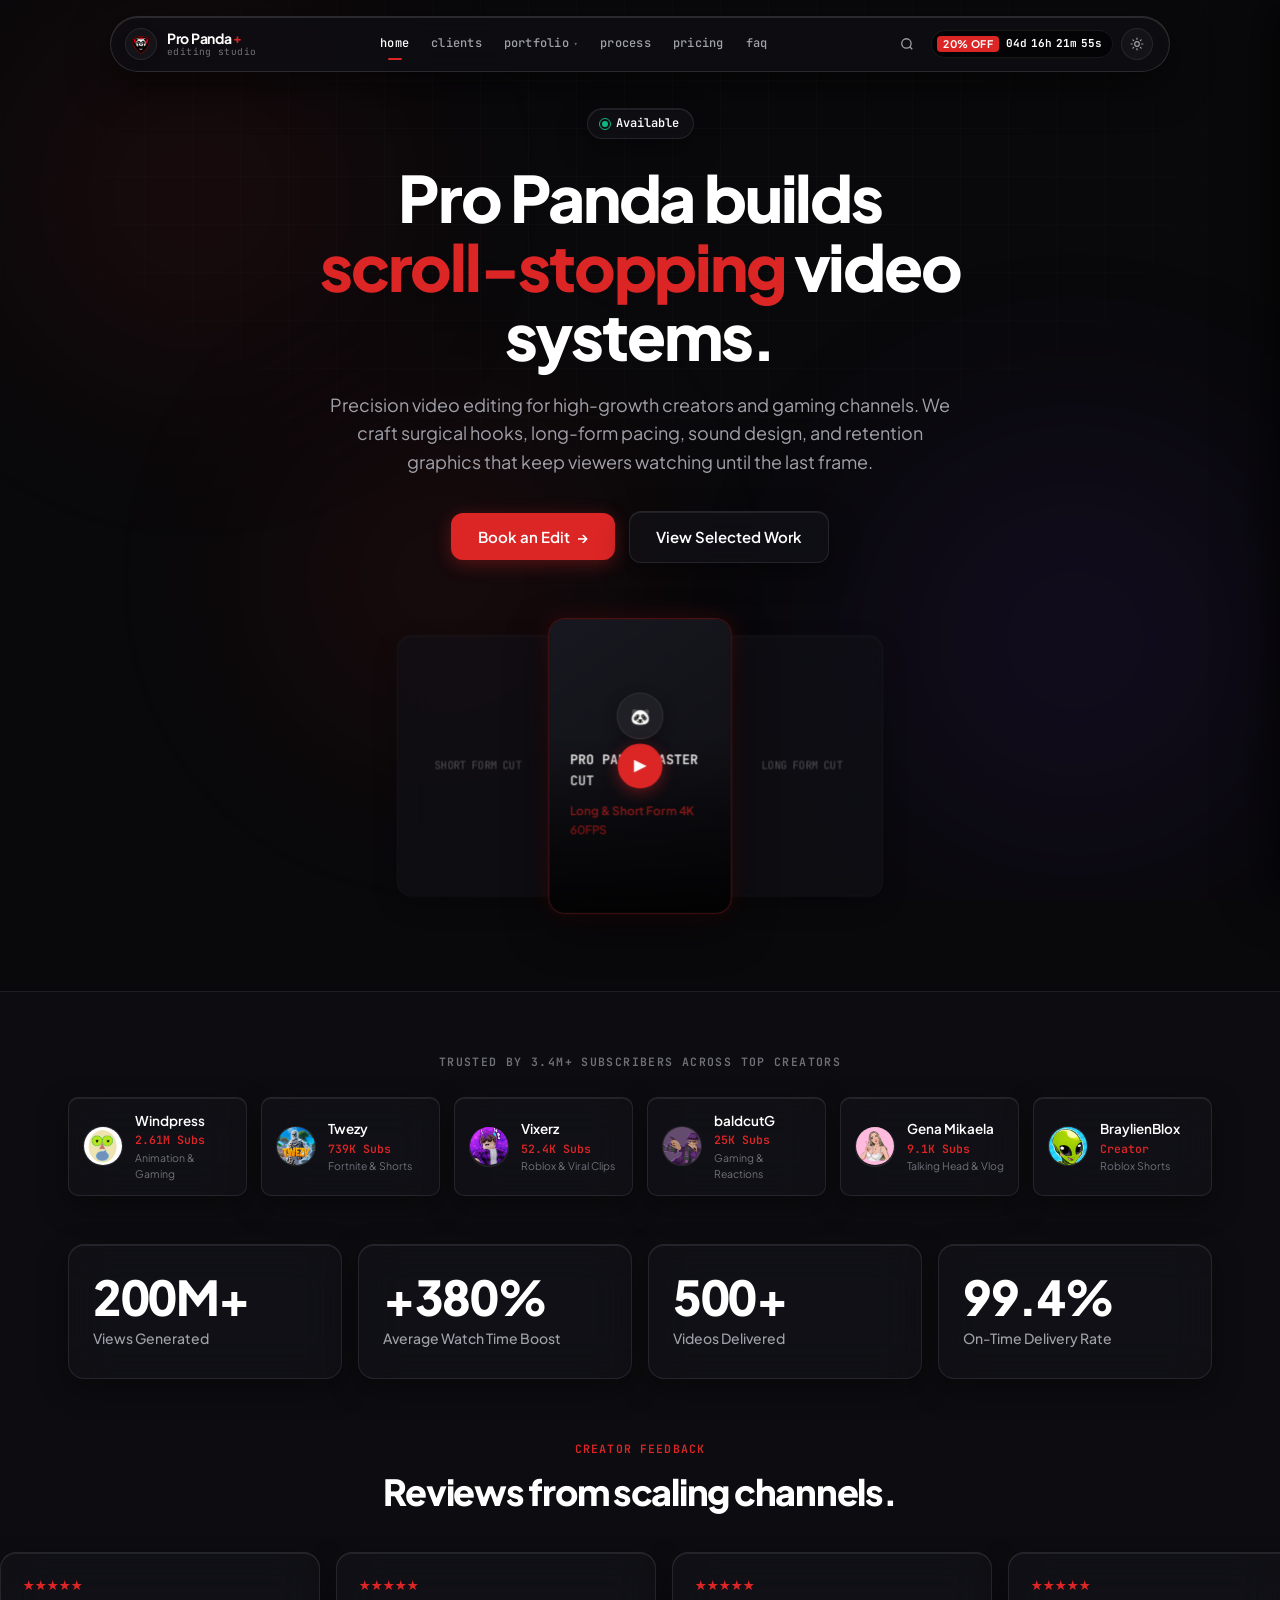
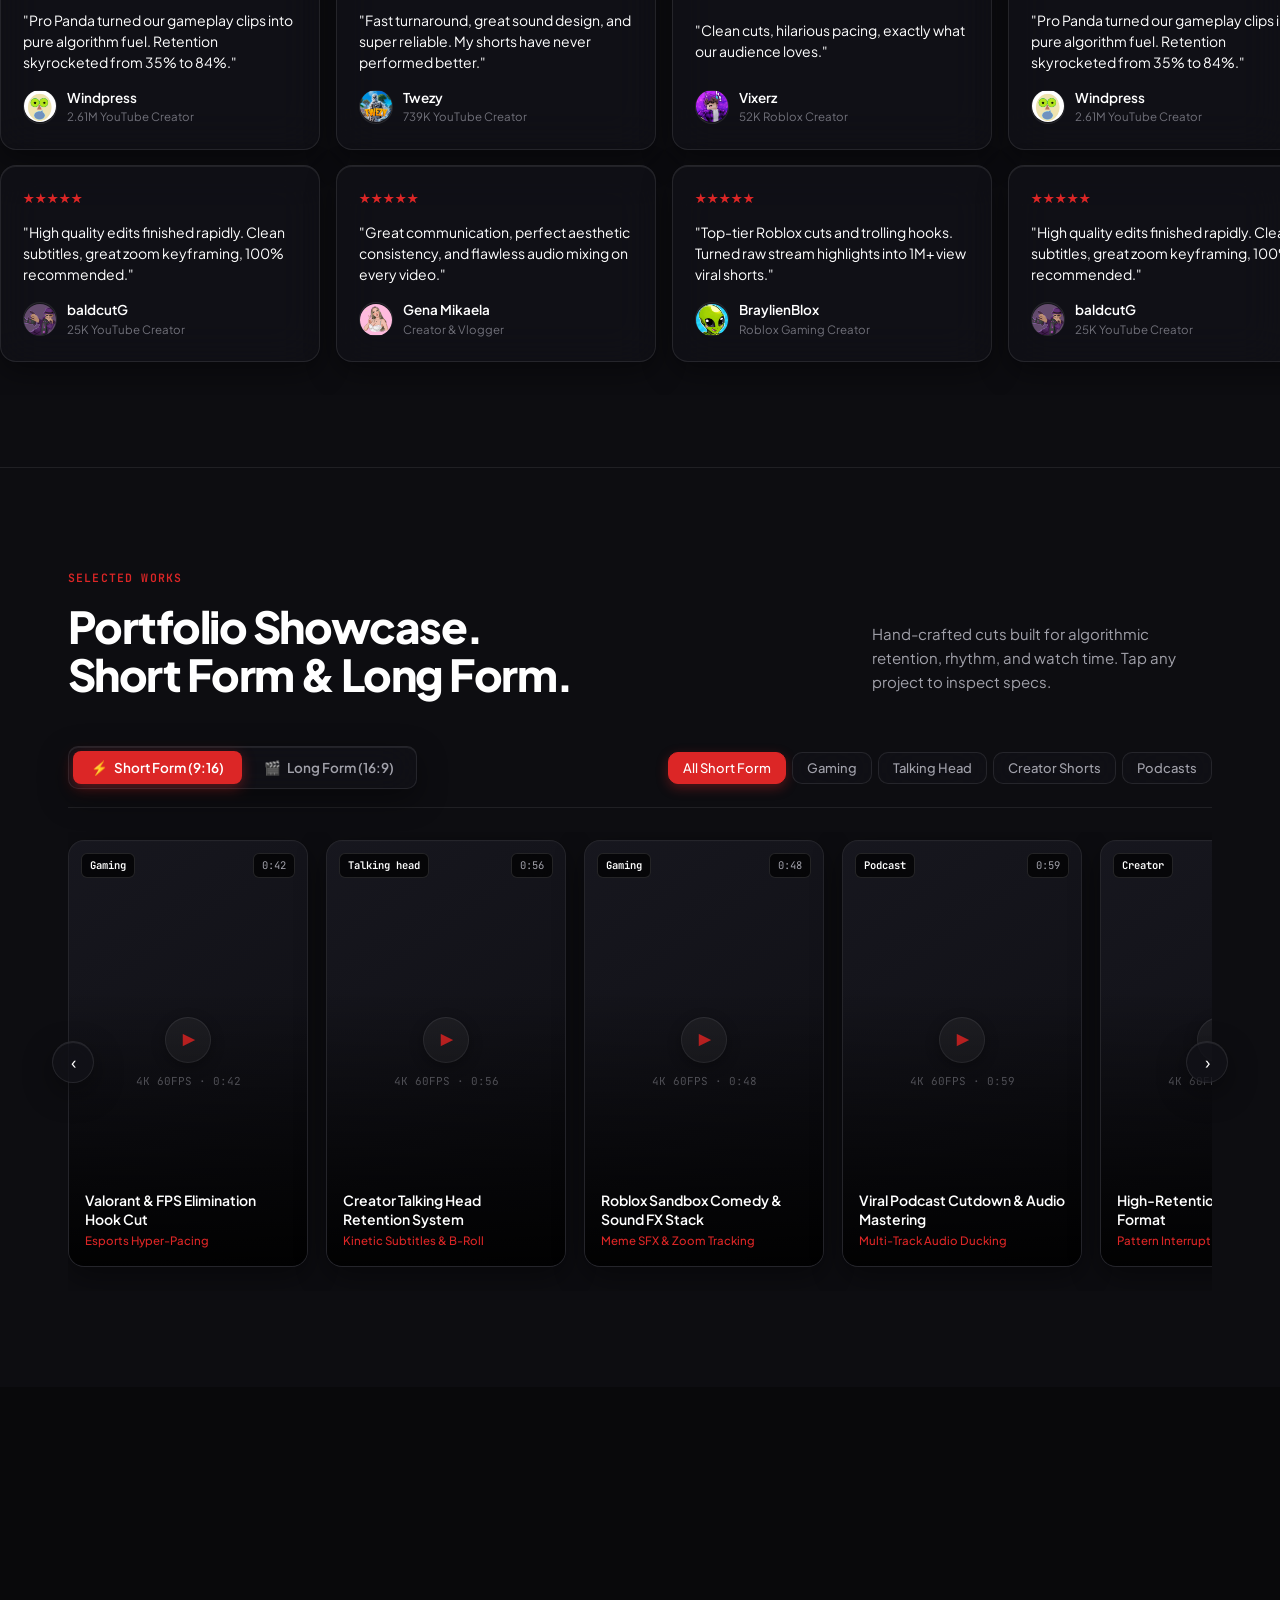
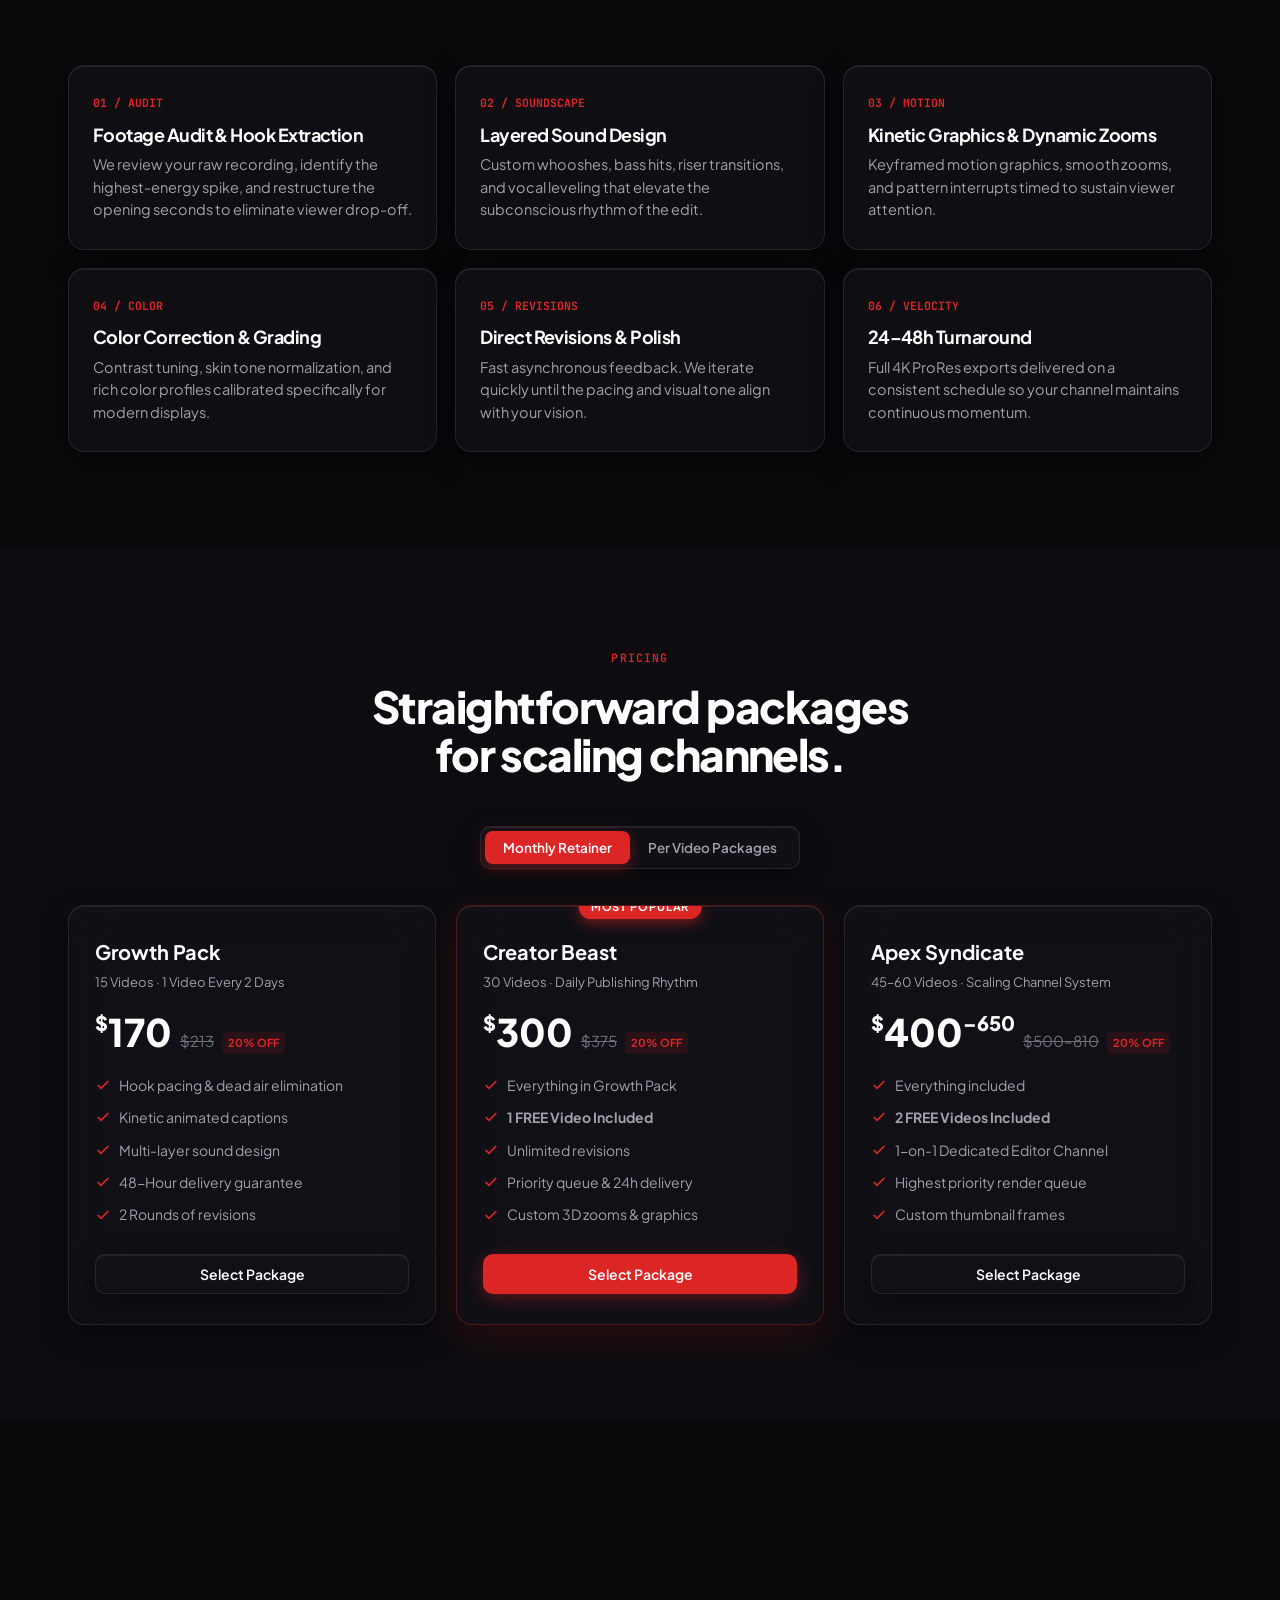
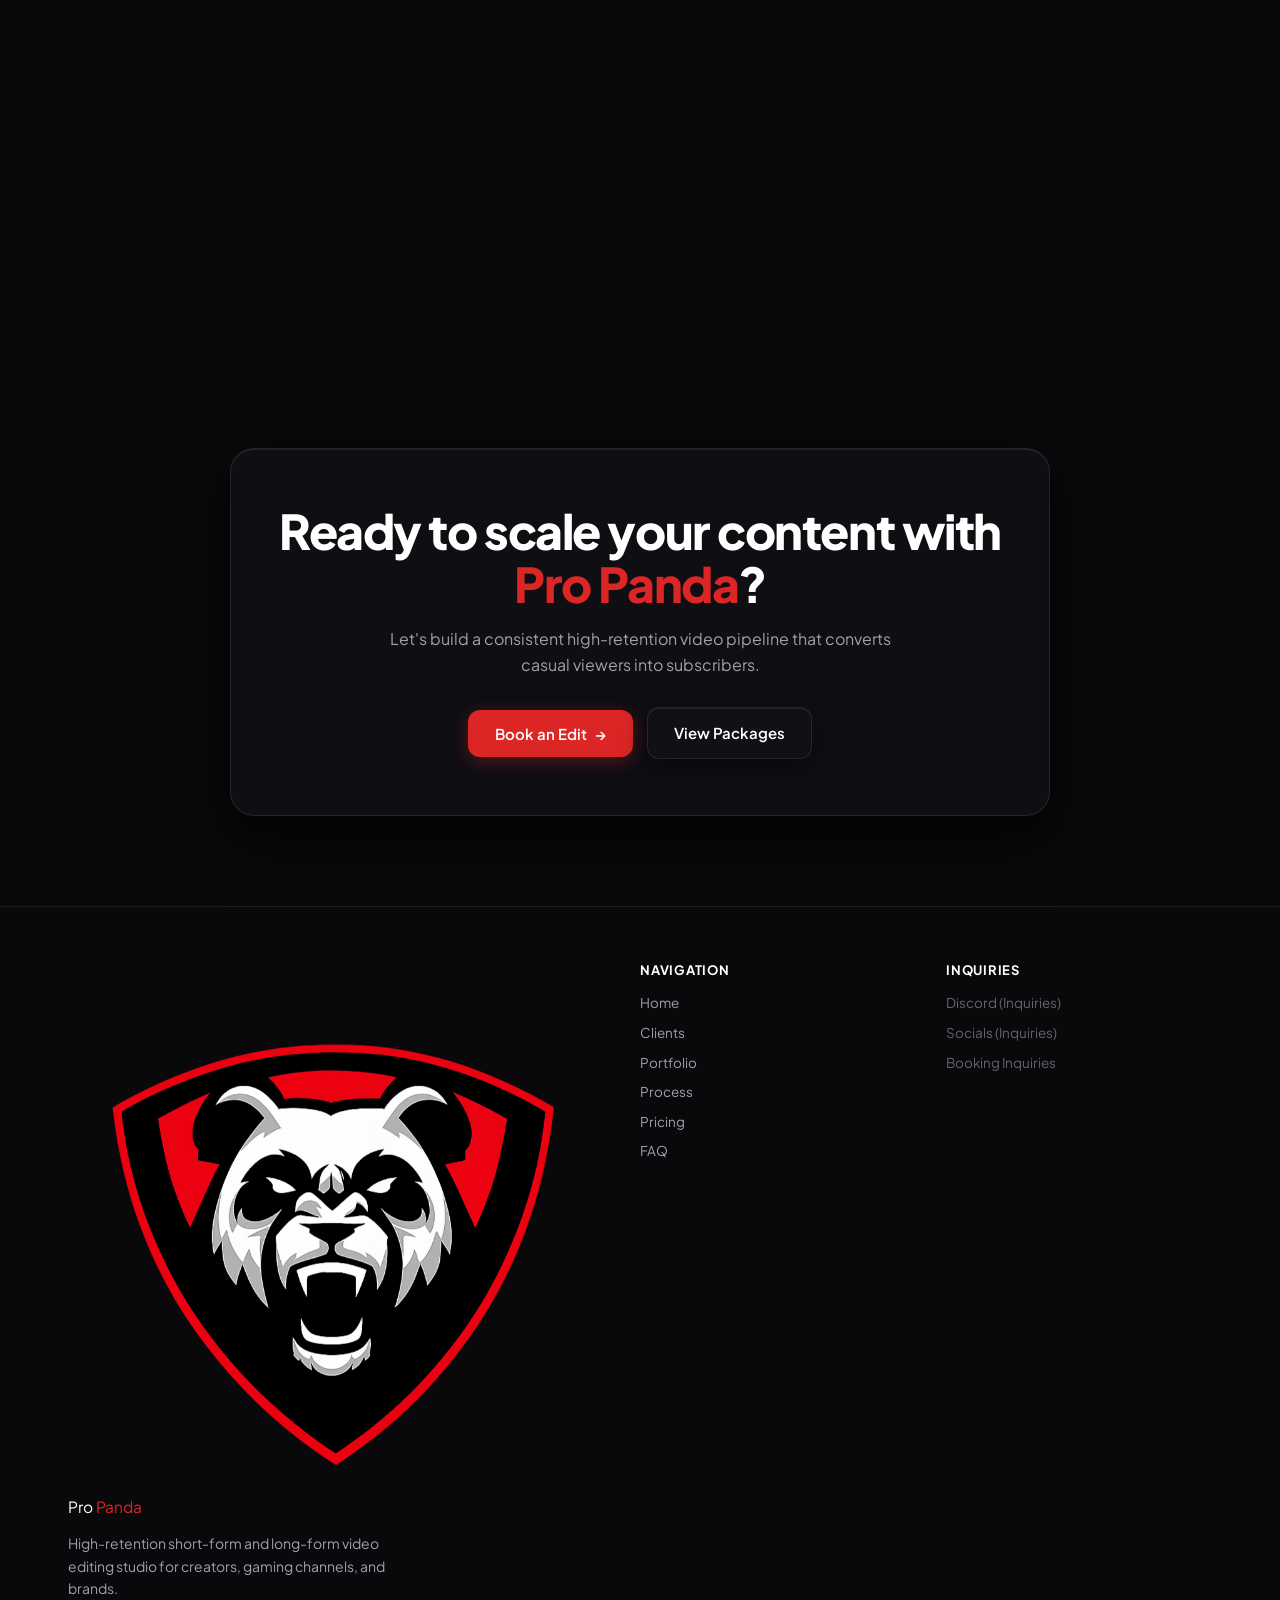
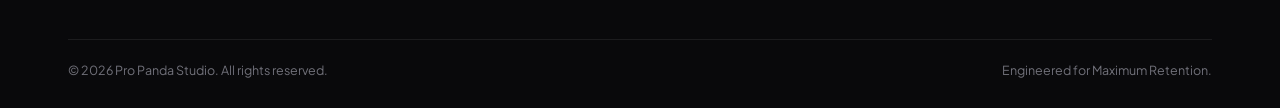
==== commit 1ec2cf2c: "Add frosted glassmorphism, ambient refractive glow orbs, and specular glare animations" ====
--- a/index.html
+++ b/index.html
@@ -28,6 +28,13 @@
 <link rel="stylesheet" href="styles.css" />
 </head>
 <body>
+
+<!-- Ambient Refractive Glass Glow Orbs -->
+<div class="ambient-glow" aria-hidden="true">
+  <div class="glow-orb glow-orb--1"></div>
+  <div class="glow-orb glow-orb--2"></div>
+  <div class="glow-orb glow-orb--3"></div>
+</div>
 
 <!-- ============ FLOATING CAPSULE NAVIGATION ============ -->
 <header class="nav-capsule-wrapper" id="nav-capsule-wrapper">
--- a/styles.css
+++ b/styles.css
@@ -1,6 +1,7 @@
 /* ============================================================
    PRO PANDA — styles.css
    Minimal, High-Precision Creative Studio Design System
+   Enhanced with Frosted Glassmorphism & Smooth Micro-Animations
    Palette: Matte Obsidian Black (#09090b) + Studio Crimson (#dc2626)
    Typography: Plus Jakarta Sans + JetBrains Mono
    ============================================================ */
@@ -8,41 +9,49 @@
 /* ---------- Design Tokens ---------- */
 :root {
   --bg: #09090b;
-  --bg-alt: #0e0e11;
-  --panel: #131316;
-  --card: #17171c;
-  --card-hover: #1e1e24;
+  --bg-alt: #0d0d11;
+  --panel: rgba(18, 18, 23, 0.75);
+  --card: rgba(23, 23, 29, 0.7);
+  --card-hover: rgba(30, 30, 38, 0.85);
   --ink: #ffffff;
   --ink-2: #a1a1aa;
   --ink-3: #71717a;
   
   --border: rgba(255, 255, 255, 0.08);
-  --border-hover: rgba(255, 255, 255, 0.16);
-  --border-red: rgba(220, 38, 38, 0.3);
+  --border-hover: rgba(255, 255, 255, 0.18);
+  --border-red: rgba(220, 38, 38, 0.35);
   
+  --glass-bg: rgba(18, 18, 24, 0.68);
+  --glass-border: rgba(255, 255, 255, 0.09);
+  --glass-border-highlight: rgba(255, 255, 255, 0.18);
+  --glass-shadow: 0 10px 30px rgba(0, 0, 0, 0.4), inset 0 1px 0 rgba(255, 255, 255, 0.08);
+  --glass-blur: blur(20px) saturate(180%);
+  
+  --status-dot-color: #10b981;
   --accent: #dc2626;
   --accent-hover: #ef4444;
   --accent-ink: #ffffff;
-  --accent-subtle: rgba(220, 38, 38, 0.1);
+  --accent-subtle: rgba(220, 38, 38, 0.12);
   
-  --shadow-sm: 0 1px 3px rgba(0, 0, 0, 0.4);
-  --shadow-card: 0 4px 20px rgba(0, 0, 0, 0.5);
-  --shadow-lg: 0 12px 40px rgba(0, 0, 0, 0.7);
+  --shadow-sm: 0 2px 8px rgba(0, 0, 0, 0.3);
+  --shadow-card: 0 8px 32px rgba(0, 0, 0, 0.5);
+  --shadow-lg: 0 16px 48px rgba(0, 0, 0, 0.7);
   
-  --radius-sm: 8px;
-  --radius: 14px;
-  --radius-lg: 20px;
+  --radius-sm: 10px;
+  --radius: 16px;
+  --radius-lg: 24px;
   --radius-full: 9999px;
   --maxw: 1200px;
   --ease: cubic-bezier(0.16, 1, 0.3, 1);
+  --ease-spring: cubic-bezier(0.34, 1.56, 0.64, 1);
 }
 
 [data-theme="light"] {
-  --bg: #ffffff;
-  --bg-alt: #f4f4f5;
-  --panel: #f9f9fa;
-  --card: #ffffff;
-  --card-hover: #f4f4f6;
+  --bg: #fbfbfd;
+  --bg-alt: #f3f3f6;
+  --panel: rgba(255, 255, 255, 0.8);
+  --card: rgba(255, 255, 255, 0.85);
+  --card-hover: rgba(248, 248, 250, 0.95);
   --ink: #09090b;
   --ink-2: #52525b;
   --ink-3: #a1a1aa;
@@ -51,13 +60,20 @@
   --border-hover: rgba(0, 0, 0, 0.16);
   --border-red: rgba(220, 38, 38, 0.25);
   
+  --glass-bg: rgba(255, 255, 255, 0.75);
+  --glass-border: rgba(0, 0, 0, 0.07);
+  --glass-border-highlight: rgba(255, 255, 255, 0.9);
+  --glass-shadow: 0 10px 30px rgba(0, 0, 0, 0.05), inset 0 1px 0 rgba(255, 255, 255, 0.9);
+  --glass-blur: blur(20px) saturate(180%);
+  
+  --status-dot-color: #10b981;
   --accent: #dc2626;
   --accent-hover: #b91c1c;
-  --accent-subtle: rgba(220, 38, 38, 0.06);
+  --accent-subtle: rgba(220, 38, 38, 0.08);
   
-  --shadow-sm: 0 1px 3px rgba(0, 0, 0, 0.05);
-  --shadow-card: 0 4px 20px rgba(0, 0, 0, 0.04);
-  --shadow-lg: 0 12px 40px rgba(0, 0, 0, 0.08);
+  --shadow-sm: 0 2px 8px rgba(0, 0, 0, 0.04);
+  --shadow-card: 0 8px 32px rgba(0, 0, 0, 0.06);
+  --shadow-lg: 0 16px 48px rgba(0, 0, 0, 0.08);
 }
 
 /* ---------- Reset & Base ---------- */
@@ -78,6 +94,7 @@
   -webkit-font-smoothing: antialiased;
   -moz-osx-font-smoothing: grayscale;
   overflow-x: hidden;
+  position: relative;
   transition: background 0.3s var(--ease), color 0.3s var(--ease);
 }
 
@@ -91,10 +108,79 @@
   max-width: var(--maxw);
   margin: 0 auto;
   padding: 0 28px;
+  position: relative;
+  z-index: 2;
 }
 
 @media (max-width: 640px) {
   .wrap { padding: 0 18px; }
+}
+
+/* ---------- Ambient Refractive Glow Orbs ---------- */
+.ambient-glow {
+  position: fixed;
+  inset: 0;
+  pointer-events: none;
+  z-index: 0;
+  overflow: hidden;
+}
+
+.glow-orb {
+  position: absolute;
+  border-radius: 50%;
+  filter: blur(100px);
+  opacity: 0.12;
+  transition: opacity 0.5s;
+  will-change: transform;
+}
+
+[data-theme="light"] .glow-orb {
+  opacity: 0.08;
+}
+
+.glow-orb--1 {
+  width: 550px;
+  height: 550px;
+  top: -80px;
+  left: -80px;
+  background: radial-gradient(circle, var(--accent) 0%, rgba(220, 38, 38, 0) 70%);
+  animation: floatOrb1 24s ease-in-out infinite alternate;
+}
+
+.glow-orb--2 {
+  width: 650px;
+  height: 650px;
+  top: 35%;
+  right: -120px;
+  background: radial-gradient(circle, #7c3aed 0%, rgba(124, 58, 237, 0) 70%);
+  animation: floatOrb2 28s ease-in-out infinite alternate;
+}
+
+.glow-orb--3 {
+  width: 500px;
+  height: 500px;
+  bottom: 8%;
+  left: 15%;
+  background: radial-gradient(circle, var(--accent) 0%, rgba(220, 38, 38, 0) 70%);
+  animation: floatOrb3 22s ease-in-out infinite alternate;
+}
+
+@keyframes floatOrb1 {
+  0% { transform: translate(0, 0) scale(1); }
+  50% { transform: translate(80px, 60px) scale(1.1); }
+  100% { transform: translate(-40px, 110px) scale(0.95); }
+}
+
+@keyframes floatOrb2 {
+  0% { transform: translate(0, 0) scale(1); }
+  50% { transform: translate(-90px, -70px) scale(1.15); }
+  100% { transform: translate(50px, 80px) scale(0.9); }
+}
+
+@keyframes floatOrb3 {
+  0% { transform: translate(0, 0) scale(0.9); }
+  50% { transform: translate(60px, -50px) scale(1.1); }
+  100% { transform: translate(-70px, 40px) scale(1); }
 }
 
 /* ---------- Typography ---------- */
@@ -143,15 +229,17 @@
   padding: 10px 20px;
   border-radius: var(--radius-sm);
   border: 1px solid transparent;
-  transition: background 0.2s var(--ease), border-color 0.2s, transform 0.2s var(--ease), color 0.2s;
+  transition: background 0.25s var(--ease), border-color 0.25s, transform 0.25s var(--ease), color 0.25s, box-shadow 0.25s;
   white-space: nowrap;
   user-select: none;
+  position: relative;
+  overflow: hidden;
 }
 
 .btn--lg {
   padding: 13px 26px;
   font-size: 15px;
-  border-radius: 10px;
+  border-radius: 12px;
 }
 
 .btn--block {
@@ -162,23 +250,29 @@
 .btn--primary, .btn--accent {
   background: var(--accent);
   color: #ffffff;
+  box-shadow: 0 4px 18px rgba(220, 38, 38, 0.35);
 }
 
 .btn--primary:hover, .btn--accent:hover {
   background: var(--accent-hover);
-  transform: translateY(-1.5px);
+  transform: translateY(-2px);
+  box-shadow: 0 6px 24px rgba(220, 38, 38, 0.5);
 }
 
 .btn--dark {
-  background: var(--card);
-  color: var(--ink);
-  border: 1px solid var(--border);
+  background: var(--glass-bg);
+  backdrop-filter: var(--glass-blur);
+  -webkit-backdrop-filter: var(--glass-blur);
+  color: var(--ink);
+  border: 1px solid var(--glass-border);
+  box-shadow: var(--glass-shadow);
 }
 
 .btn--dark:hover {
   background: var(--card-hover);
-  border-color: var(--border-hover);
-  transform: translateY(-1.5px);
+  border-color: var(--glass-border-highlight);
+  transform: translateY(-2px);
+  box-shadow: 0 8px 24px rgba(0, 0, 0, 0.4);
 }
 
 .btn--inert {
@@ -195,7 +289,7 @@
 }
 
 /* ============================================================
-   FLOATING CAPSULE NAVIGATION
+   FLOATING CAPSULE NAVIGATION (Frosted Glassmorphism)
    ============================================================ */
 .nav-capsule-wrapper {
   position: sticky;
@@ -215,11 +309,11 @@
   max-width: 1060px;
   height: 56px;
   border-radius: 9999px;
-  background: rgba(14, 14, 18, 0.85);
-  backdrop-filter: blur(20px);
-  -webkit-backdrop-filter: blur(20px);
-  border: 1px solid rgba(255, 255, 255, 0.09);
-  box-shadow: 0 12px 36px rgba(0, 0, 0, 0.45);
+  background: rgba(14, 14, 19, 0.82);
+  backdrop-filter: blur(24px) saturate(190%);
+  -webkit-backdrop-filter: blur(24px) saturate(190%);
+  border: 1px solid rgba(255, 255, 255, 0.12);
+  box-shadow: 0 14px 40px rgba(0, 0, 0, 0.55), inset 0 1px 0 rgba(255, 255, 255, 0.12);
   padding: 0 16px 0 14px;
   display: flex;
   align-items: center;
@@ -229,9 +323,9 @@
 }
 
 [data-theme="light"] .nav-capsule {
-  background: rgba(255, 255, 255, 0.9);
+  background: rgba(255, 255, 255, 0.88);
   border: 1px solid rgba(0, 0, 0, 0.08);
-  box-shadow: 0 8px 30px rgba(0, 0, 0, 0.06);
+  box-shadow: 0 10px 36px rgba(0, 0, 0, 0.07), inset 0 1px 0 rgba(255, 255, 255, 0.95);
 }
 
 /* Brand Capsule (Left) */
@@ -253,6 +347,7 @@
   display: grid;
   place-items: center;
   overflow: hidden;
+  box-shadow: 0 2px 8px rgba(0, 0, 0, 0.2);
 }
 
 .brand-capsule__logo img {
@@ -308,7 +403,7 @@
   font-weight: 500;
   color: var(--ink-2);
   text-decoration: none;
-  transition: color 0.15s, transform 0.15s;
+  transition: color 0.2s, transform 0.2s;
   padding: 4px 2px;
   position: relative;
   letter-spacing: 0.02em;
@@ -331,7 +426,7 @@
   background: var(--accent);
   border-radius: 2px;
   transform: translateX(-50%);
-  transition: width 0.2s var(--ease);
+  transition: width 0.25s var(--ease);
 }
 
 .nav-link-item:hover::after, .nav-link-item.is-active::after {
@@ -349,7 +444,7 @@
 .dropdown-arrow {
   font-size: 9px;
   opacity: 0.6;
-  transition: transform 0.2s;
+  transition: transform 0.25s var(--ease);
 }
 
 .nav-dropdown-wrapper:hover .dropdown-arrow,
@@ -361,26 +456,26 @@
   position: absolute;
   top: 100%;
   left: 50%;
-  transform: translateX(-50%) translateY(4px);
-  background: rgba(18, 18, 23, 0.96);
-  backdrop-filter: blur(20px);
-  -webkit-backdrop-filter: blur(20px);
-  border: 1px solid var(--border);
+  transform: translateX(-50%) translateY(6px);
+  background: rgba(16, 16, 22, 0.94);
+  backdrop-filter: blur(24px) saturate(190%);
+  -webkit-backdrop-filter: blur(24px) saturate(190%);
+  border: 1px solid rgba(255, 255, 255, 0.12);
   border-radius: var(--radius);
   padding: 8px;
   min-width: 250px;
-  box-shadow: 0 16px 40px rgba(0, 0, 0, 0.7);
+  box-shadow: 0 20px 48px rgba(0, 0, 0, 0.7), inset 0 1px 0 rgba(255, 255, 255, 0.1);
   display: flex;
   flex-direction: column;
   gap: 4px;
   opacity: 0;
   pointer-events: none;
   visibility: hidden;
-  transition: opacity 0.18s var(--ease), transform 0.18s var(--ease), visibility 0.18s;
+  transition: opacity 0.2s var(--ease), transform 0.2s var(--ease), visibility 0.2s;
   z-index: 999;
 }
 
-/* Invisible Bridge so hover is never lost when moving mouse down */
+/* Invisible Bridge so hover is never lost */
 .nav-dropdown-menu::before {
   content: "";
   position: absolute;
@@ -392,8 +487,8 @@
 }
 
 [data-theme="light"] .nav-dropdown-menu {
-  background: rgba(255, 255, 255, 0.98);
-  box-shadow: 0 16px 36px rgba(0, 0, 0, 0.1);
+  background: rgba(255, 255, 255, 0.96);
+  box-shadow: 0 16px 40px rgba(0, 0, 0, 0.12), inset 0 1px 0 rgba(255, 255, 255, 0.9);
 }
 
 .nav-dropdown-wrapper:hover .nav-dropdown-menu,
@@ -411,21 +506,22 @@
   padding: 10px 12px;
   border-radius: var(--radius-sm);
   text-decoration: none;
-  transition: background 0.15s, transform 0.15s;
+  transition: background 0.2s, transform 0.2s var(--ease);
   cursor: pointer;
 }
 
 .nav-dropdown-item:hover {
-  background: var(--card);
-  transform: translateX(2px);
+  background: rgba(255, 255, 255, 0.06);
+  transform: translateX(3px);
 }
 
 .dropdown-icon {
   font-size: 16px;
-  width: 28px;
-  height: 28px;
-  border-radius: 6px;
-  background: rgba(255, 255, 255, 0.04);
+  width: 30px;
+  height: 30px;
+  border-radius: 8px;
+  background: rgba(255, 255, 255, 0.05);
+  border: 1px solid var(--border);
   display: grid;
   place-items: center;
 }
@@ -467,7 +563,9 @@
 
 /* Offer Capsule in Navbar */
 .nav-offer-pill {
-  background: #000000;
+  background: rgba(0, 0, 0, 0.6);
+  backdrop-filter: blur(10px);
+  -webkit-backdrop-filter: blur(10px);
   border: 1px solid var(--border);
   border-radius: 9999px;
   padding: 4px 10px 4px 5px;
@@ -475,12 +573,13 @@
   align-items: center;
   gap: 7px;
   text-decoration: none;
-  transition: border-color 0.2s, transform 0.2s var(--ease);
+  transition: border-color 0.25s, transform 0.25s var(--ease), box-shadow 0.25s;
 }
 
 .nav-offer-pill:hover {
   border-color: var(--border-red);
-  transform: translateY(-1px);
+  transform: translateY(-1.5px);
+  box-shadow: 0 4px 16px rgba(220, 38, 38, 0.25);
 }
 
 [data-theme="light"] .nav-offer-pill {
@@ -521,12 +620,13 @@
   color: var(--ink-2);
   display: grid;
   place-items: center;
-  transition: all 0.15s;
+  transition: all 0.2s var(--ease);
 }
 
 .theme-toggle-capsule:hover {
   color: var(--ink);
   background: var(--card-hover);
+  transform: rotate(15deg);
 }
 
 .theme-toggle-capsule .icon-moon { display: none; }
@@ -553,7 +653,7 @@
   right: 9px;
   height: 1.5px;
   background: var(--ink);
-  transition: transform 0.2s, opacity 0.2s;
+  transition: transform 0.25s, opacity 0.25s;
 }
 
 .hamburger-capsule span:first-child { top: 12px; }
@@ -562,21 +662,23 @@
 .hamburger-capsule.is-open span:first-child { transform: translateY(3.5px) rotate(45deg); }
 .hamburger-capsule.is-open span:last-child { transform: translateY(-3.5px) rotate(-45deg); }
 
-/* Mobile Menu */
+/* Mobile Menu (Glassmorphism) */
 .mobile-menu {
   position: fixed;
   inset: 0 0 0 auto;
   width: min(84vw, 320px);
   z-index: 95;
-  background: var(--panel);
-  border-left: 1px solid var(--border);
+  background: rgba(14, 14, 20, 0.95);
+  backdrop-filter: blur(28px);
+  -webkit-backdrop-filter: blur(28px);
+  border-left: 1px solid var(--glass-border);
   transform: translateX(100%);
-  transition: transform 0.3s var(--ease);
+  transition: transform 0.35s var(--ease);
   padding: 80px 24px 32px;
   display: flex;
   flex-direction: column;
   gap: 6px;
-  box-shadow: -10px 0 30px rgba(0, 0, 0, 0.5);
+  box-shadow: -12px 0 40px rgba(0, 0, 0, 0.6);
 }
 
 .mobile-menu.is-open { transform: translateX(0); }
@@ -587,6 +689,12 @@
   font-weight: 600;
   border-bottom: 1px solid var(--border);
   color: var(--ink);
+  transition: color 0.15s, transform 0.15s;
+}
+
+.mobile-menu a:hover {
+  color: var(--accent);
+  transform: translateX(4px);
 }
 
 /* ============================================================
@@ -614,12 +722,20 @@
   font-family: "JetBrains Mono", monospace;
   font-weight: 600;
   color: var(--ink);
-  background: var(--panel);
-  border: 1px solid var(--border);
+  background: var(--glass-bg);
+  backdrop-filter: var(--glass-blur);
+  -webkit-backdrop-filter: var(--glass-blur);
+  border: 1px solid var(--glass-border);
+  box-shadow: var(--glass-shadow);
   padding: 5px 14px;
   border-radius: var(--radius-full);
   margin-bottom: 24px;
-  transition: border-color 0.3s;
+  transition: border-color 0.3s, transform 0.25s var(--ease);
+}
+
+.hero-badge-pill:hover {
+  transform: translateY(-1px);
+  border-color: var(--glass-border-highlight);
 }
 
 .hero-badge-dot {
@@ -695,12 +811,14 @@
   position: absolute;
   width: 180px;
   height: 290px;
-  border-radius: 14px;
+  border-radius: 16px;
   overflow: hidden;
-  border: 1px solid var(--border);
-  background: var(--card);
-  box-shadow: var(--shadow-card);
-  transition: transform 0.4s var(--ease), border-color 0.3s;
+  border: 1px solid var(--glass-border);
+  background: var(--glass-bg);
+  backdrop-filter: var(--glass-blur);
+  -webkit-backdrop-filter: var(--glass-blur);
+  box-shadow: var(--glass-shadow);
+  transition: transform 0.4s var(--ease-spring), border-color 0.3s;
   top: 10px;
 }
 
@@ -723,13 +841,13 @@
   transform: translateX(-50%) scale(1.02);
   z-index: 3;
   border-color: var(--border-red);
-  box-shadow: var(--shadow-lg);
+  box-shadow: 0 16px 40px rgba(0, 0, 0, 0.6), 0 0 24px rgba(220, 38, 38, 0.2);
 }
 
 .deck__overlay {
   position: absolute;
   inset: 0;
-  background: linear-gradient(180deg, transparent 50%, rgba(0, 0, 0, 0.8) 100%);
+  background: linear-gradient(180deg, transparent 40%, rgba(0, 0, 0, 0.85) 100%);
   pointer-events: none;
 }
 
@@ -745,20 +863,25 @@
   display: grid;
   place-items: center;
   font-size: 16px;
-  transition: transform 0.2s;
+  transition: transform 0.25s var(--ease-spring);
   pointer-events: none;
+  box-shadow: 0 4px 16px rgba(220, 38, 38, 0.4);
 }
 
 .deck:hover .deck__card--c {
-  transform: translateX(-50%) scale(1.05) translateY(-4px);
+  transform: translateX(-50%) scale(1.06) translateY(-6px);
+}
+
+.deck:hover .deck__play {
+  transform: scale(1.15);
 }
 
 /* ============================================================
-   CLIENT ROSTER & REVIEWS
+   CLIENT ROSTER & REVIEWS (Glass Cards)
    ============================================================ */
 .clients-section {
   position: relative;
-  padding: 48px 0 64px;
+  padding: 56px 0 72px;
   border-top: 1px solid var(--border);
   border-bottom: 1px solid var(--border);
   background: var(--bg-alt);
@@ -766,7 +889,7 @@
 
 .clients-head {
   text-align: center;
-  margin-bottom: 22px;
+  margin-bottom: 24px;
 }
 
 .clients-head__label {
@@ -781,28 +904,48 @@
 .clients-grid {
   display: grid;
   grid-template-columns: repeat(auto-fit, minmax(170px, 1fr));
-  gap: 12px;
+  gap: 14px;
 }
 
 .client-chip {
-  background: var(--panel);
-  border: 1px solid var(--border);
+  background: var(--glass-bg);
+  backdrop-filter: var(--glass-blur);
+  -webkit-backdrop-filter: var(--glass-blur);
+  border: 1px solid var(--glass-border);
+  box-shadow: var(--glass-shadow);
   border-radius: var(--radius-sm);
   padding: 12px 14px;
   display: flex;
   align-items: center;
   gap: 12px;
-  transition: border-color 0.2s, background 0.2s, transform 0.2s var(--ease);
+  position: relative;
+  overflow: hidden;
+  transition: border-color 0.25s, transform 0.25s var(--ease), box-shadow 0.25s;
+}
+
+.client-chip::before {
+  content: "";
+  position: absolute;
+  inset: 0;
+  background: radial-gradient(300px circle at var(--mouse-x, 50%) var(--mouse-y, 50%), rgba(255, 255, 255, 0.08), transparent 60%);
+  opacity: 0;
+  transition: opacity 0.3s;
+  pointer-events: none;
+}
+
+.client-chip:hover::before {
+  opacity: 1;
 }
 
 .client-chip:hover {
-  border-color: var(--border-hover);
-  background: var(--card);
+  border-color: var(--glass-border-highlight);
+  transform: translateY(-3px);
+  box-shadow: 0 14px 32px rgba(0, 0, 0, 0.45);
 }
 
 .client-chip__avatar {
-  width: 38px;
-  height: 38px;
+  width: 40px;
+  height: 40px;
   border-radius: 50%;
   object-fit: cover;
   border: 1px solid var(--border);
@@ -838,11 +981,11 @@
 }
 
 /* ============================================================
-   STATS COUNTERS
+   STATS COUNTERS (Frosted Glass Surfaces)
    ============================================================ */
 .section {
   position: relative;
-  padding: 90px 0;
+  padding: 96px 0;
 }
 
 .section--alt {
@@ -870,7 +1013,7 @@
 }
 
 .section-head--split .section-lead {
-  max-width: 320px;
+  max-width: 340px;
   margin-bottom: 4px;
   color: var(--ink-2);
   font-size: 15px;
@@ -901,15 +1044,36 @@
 }
 
 .stat-box {
-  background: var(--panel);
-  border: 1px solid var(--border);
+  background: var(--glass-bg);
+  backdrop-filter: var(--glass-blur);
+  -webkit-backdrop-filter: var(--glass-blur);
+  border: 1px solid var(--glass-border);
+  box-shadow: var(--glass-shadow);
   border-radius: var(--radius);
-  padding: 26px 22px;
-  transition: border-color 0.2s, transform 0.2s var(--ease);
+  padding: 28px 24px;
+  position: relative;
+  overflow: hidden;
+  transition: border-color 0.25s, transform 0.25s var(--ease), box-shadow 0.25s;
+}
+
+.stat-box::before {
+  content: "";
+  position: absolute;
+  inset: 0;
+  background: radial-gradient(350px circle at var(--mouse-x, 50%) var(--mouse-y, 50%), rgba(255, 255, 255, 0.08), transparent 60%);
+  opacity: 0;
+  transition: opacity 0.3s;
+  pointer-events: none;
+}
+
+.stat-box:hover::before {
+  opacity: 1;
 }
 
 .stat-box:hover {
-  border-color: var(--border-hover);
+  border-color: var(--glass-border-highlight);
+  transform: translateY(-3px);
+  box-shadow: 0 16px 36px rgba(0, 0, 0, 0.45);
 }
 
 .stat__num {
@@ -944,23 +1108,26 @@
 
 .format-toggle {
   display: inline-flex;
-  background: var(--card);
-  border: 1px solid var(--border);
+  background: var(--glass-bg);
+  backdrop-filter: var(--glass-blur);
+  -webkit-backdrop-filter: var(--glass-blur);
+  border: 1px solid var(--glass-border);
+  box-shadow: var(--glass-shadow);
   border-radius: var(--radius-sm);
-  padding: 3px;
-  gap: 3px;
+  padding: 4px;
+  gap: 4px;
 }
 
 .format-btn {
-  padding: 7px 16px;
+  padding: 8px 18px;
   font-size: 13.5px;
   font-weight: 600;
-  border-radius: 6px;
+  border-radius: 8px;
   color: var(--ink-2);
   display: inline-flex;
   align-items: center;
   gap: 6px;
-  transition: all 0.15s;
+  transition: all 0.2s var(--ease);
 }
 
 .format-btn:hover {
@@ -970,6 +1137,7 @@
 .format-btn.is-active {
   background: var(--accent);
   color: #fff;
+  box-shadow: 0 4px 14px rgba(220, 38, 38, 0.4);
 }
 
 .filter-pills {
@@ -983,21 +1151,25 @@
   font-weight: 500;
   padding: 7px 14px;
   border-radius: var(--radius-sm);
-  background: var(--panel);
-  border: 1px solid var(--border);
+  background: var(--glass-bg);
+  backdrop-filter: var(--glass-blur);
+  -webkit-backdrop-filter: var(--glass-blur);
+  border: 1px solid var(--glass-border);
   color: var(--ink-2);
-  transition: all 0.15s;
+  transition: all 0.2s var(--ease);
 }
 
 .filter-pill:hover {
   color: var(--ink);
-  border-color: var(--border-hover);
+  border-color: var(--glass-border-highlight);
+  transform: translateY(-1px);
 }
 
 .filter-pill.is-active {
   background: var(--accent);
   color: #fff;
   border-color: var(--accent);
+  box-shadow: 0 4px 12px rgba(220, 38, 38, 0.35);
 }
 
 .carousel {
@@ -1006,10 +1178,10 @@
 
 .showcase-grid {
   display: flex;
-  gap: 16px;
+  gap: 18px;
   overflow-x: auto;
   scroll-snap-type: x mandatory;
-  padding: 6px 2px 20px;
+  padding: 8px 4px 24px;
   scrollbar-width: thin;
   scrollbar-color: var(--border) transparent;
 }
@@ -1030,10 +1202,13 @@
   border-radius: var(--radius);
   overflow: hidden;
   position: relative;
-  background: var(--card);
-  border: 1px solid var(--border);
+  background: var(--glass-bg);
+  backdrop-filter: var(--glass-blur);
+  -webkit-backdrop-filter: var(--glass-blur);
+  border: 1px solid var(--glass-border);
+  box-shadow: var(--glass-shadow);
   scroll-snap-align: start;
-  transition: transform 0.25s var(--ease), border-color 0.2s, box-shadow 0.25s;
+  transition: transform 0.3s var(--ease-spring), border-color 0.25s, box-shadow 0.3s;
   cursor: pointer;
   display: flex;
   flex-direction: column;
@@ -1051,15 +1226,15 @@
 }
 
 .vcard:hover {
-  transform: translateY(-4px);
-  border-color: var(--border-hover);
-  box-shadow: var(--shadow-card);
+  transform: translateY(-6px) scale(1.01);
+  border-color: var(--glass-border-highlight);
+  box-shadow: 0 20px 48px rgba(0, 0, 0, 0.6);
 }
 
 .vcard__art {
   position: absolute;
   inset: 0;
-  background: linear-gradient(145deg, #181820 0%, #111116 100%);
+  background: linear-gradient(145deg, rgba(24, 24, 32, 0.9) 0%, rgba(14, 14, 19, 0.95) 100%);
   display: flex;
   flex-direction: column;
   align-items: center;
@@ -1070,15 +1245,21 @@
 }
 
 .vcard__art-icon {
-  width: 44px;
-  height: 44px;
+  width: 46px;
+  height: 46px;
   border-radius: 50%;
   background: rgba(255, 255, 255, 0.05);
-  border: 1px solid var(--border);
+  border: 1px solid var(--glass-border);
   display: grid;
   place-items: center;
   font-size: 16px;
   color: var(--accent);
+  box-shadow: 0 4px 14px rgba(0, 0, 0, 0.3);
+  transition: transform 0.25s var(--ease-spring);
+}
+
+.vcard:hover .vcard__art-icon {
+  transform: scale(1.1);
 }
 
 .vcard__art-meta {
@@ -1090,7 +1271,7 @@
 .vcard__grad {
   position: absolute;
   inset: 0;
-  background: linear-gradient(180deg, transparent 30%, rgba(0, 0, 0, 0.92) 100%);
+  background: linear-gradient(180deg, transparent 35%, rgba(0, 0, 0, 0.92) 100%);
   pointer-events: none;
 }
 
@@ -1099,13 +1280,15 @@
   top: 12px;
   left: 12px;
   background: rgba(0, 0, 0, 0.7);
+  backdrop-filter: blur(8px);
+  -webkit-backdrop-filter: blur(8px);
   border: 1px solid rgba(255, 255, 255, 0.12);
   color: #fff;
   font-family: "JetBrains Mono", monospace;
   font-size: 10.5px;
   font-weight: 600;
   padding: 3px 8px;
-  border-radius: 4px;
+  border-radius: 6px;
   z-index: 2;
 }
 
@@ -1114,18 +1297,20 @@
   top: 12px;
   right: 12px;
   background: rgba(0, 0, 0, 0.7);
+  backdrop-filter: blur(8px);
+  -webkit-backdrop-filter: blur(8px);
   border: 1px solid rgba(255, 255, 255, 0.12);
   color: var(--ink-2);
   font-family: "JetBrains Mono", monospace;
   font-size: 10.5px;
   padding: 3px 8px;
-  border-radius: 4px;
+  border-radius: 6px;
   z-index: 2;
 }
 
 .vcard__info {
   position: relative;
-  padding: 14px;
+  padding: 16px;
   z-index: 2;
   text-align: left;
 }
@@ -1148,32 +1333,36 @@
   position: absolute;
   top: 50%;
   left: 50%;
-  transform: translate(-50%, -50%);
-  width: 44px;
-  height: 44px;
+  transform: translate(-50%, -50%) scale(0.85);
+  width: 48px;
+  height: 48px;
   border-radius: 50%;
   background: var(--accent);
   color: #ffffff;
   display: grid;
   place-items: center;
-  font-size: 16px;
+  font-size: 18px;
   opacity: 0;
-  transition: opacity 0.2s;
+  transition: opacity 0.25s, transform 0.25s var(--ease-spring);
   z-index: 3;
+  box-shadow: 0 6px 20px rgba(220, 38, 38, 0.5);
 }
 
 .vcard:hover .vcard__play {
   opacity: 1;
-}
-
-/* Modal Placeholder Box */
+  transform: translate(-50%, -50%) scale(1);
+}
+
+/* Modal Placeholder Box (Frosted Glassmorphism) */
 .modal__preview-card {
   padding: 32px 24px;
   display: flex;
   flex-direction: column;
   height: 100%;
   justify-content: space-between;
-  background: #09090b;
+  background: rgba(14, 14, 19, 0.95);
+  backdrop-filter: blur(28px);
+  -webkit-backdrop-filter: blur(28px);
   text-align: center;
 }
 
@@ -1201,18 +1390,19 @@
   width: 80px;
   height: 80px;
   border-radius: 50%;
-  background: var(--card);
+  background: var(--glass-bg);
   border: 1px solid var(--border-red);
   margin: 16px auto;
   display: grid;
   place-items: center;
   font-size: 28px;
   color: var(--accent);
+  box-shadow: 0 0 24px rgba(220, 38, 38, 0.2);
 }
 
 .modal__preview-specs {
   background: var(--panel);
-  border: 1px solid var(--border);
+  border: 1px solid var(--glass-border);
   border-radius: var(--radius-sm);
   padding: 16px;
   display: flex;
@@ -1237,22 +1427,26 @@
   position: absolute;
   top: 50%;
   transform: translateY(-50%);
-  width: 40px;
-  height: 40px;
+  width: 42px;
+  height: 42px;
   border-radius: 50%;
-  background: var(--panel);
-  border: 1px solid var(--border);
+  background: var(--glass-bg);
+  backdrop-filter: var(--glass-blur);
+  -webkit-backdrop-filter: var(--glass-blur);
+  border: 1px solid var(--glass-border);
+  box-shadow: var(--glass-shadow);
   color: var(--ink);
   font-size: 18px;
   display: grid;
   place-items: center;
   z-index: 10;
-  transition: all 0.15s;
+  transition: all 0.2s var(--ease);
 }
 
 .carousel__arrow:hover:not(:disabled) {
   background: var(--card-hover);
-  border-color: var(--border-hover);
+  border-color: var(--glass-border-highlight);
+  transform: translateY(-50%) scale(1.08);
 }
 
 .carousel__arrow:disabled {
@@ -1268,12 +1462,12 @@
 }
 
 /* ============================================================
-   PROCESS (BENTO)
+   PROCESS (BENTO FROSTED GLASS)
    ============================================================ */
 .bento-grid {
   display: grid;
   grid-template-columns: repeat(3, 1fr);
-  gap: 16px;
+  gap: 18px;
 }
 
 @media (max-width: 900px) {
@@ -1281,17 +1475,36 @@
 }
 
 .bento-card {
-  background: var(--panel);
-  border: 1px solid var(--border);
+  background: var(--glass-bg);
+  backdrop-filter: var(--glass-blur);
+  -webkit-backdrop-filter: var(--glass-blur);
+  border: 1px solid var(--glass-border);
+  box-shadow: var(--glass-shadow);
   border-radius: var(--radius);
-  padding: 26px 22px;
-  transition: border-color 0.2s, transform 0.2s var(--ease), box-shadow 0.2s;
+  padding: 28px 24px;
+  position: relative;
+  overflow: hidden;
+  transition: border-color 0.25s, transform 0.25s var(--ease), box-shadow 0.25s;
+}
+
+.bento-card::before {
+  content: "";
+  position: absolute;
+  inset: 0;
+  background: radial-gradient(400px circle at var(--mouse-x, 50%) var(--mouse-y, 50%), rgba(255, 255, 255, 0.08), transparent 60%);
+  opacity: 0;
+  transition: opacity 0.3s;
+  pointer-events: none;
+}
+
+.bento-card:hover::before {
+  opacity: 1;
 }
 
 .bento-card:hover {
-  border-color: var(--border-hover);
-  transform: translateY(-2px);
-  box-shadow: var(--shadow-card);
+  border-color: var(--glass-border-highlight);
+  transform: translateY(-3px);
+  box-shadow: 0 16px 36px rgba(0, 0, 0, 0.5);
 }
 
 .bento-num {
@@ -1317,7 +1530,7 @@
 }
 
 /* ============================================================
-   PRICING
+   PRICING (Frosted Glass Cards)
    ============================================================ */
 .pricing-toggle {
   display: flex;
@@ -1327,10 +1540,13 @@
 }
 
 .toggle-switch {
-  background: var(--card);
-  border: 1px solid var(--border);
+  background: var(--glass-bg);
+  backdrop-filter: var(--glass-blur);
+  -webkit-backdrop-filter: var(--glass-blur);
+  border: 1px solid var(--glass-border);
+  box-shadow: var(--glass-shadow);
   border-radius: var(--radius-sm);
-  padding: 3px;
+  padding: 4px;
   display: flex;
 }
 
@@ -1338,14 +1554,15 @@
   padding: 8px 18px;
   font-size: 13.5px;
   font-weight: 600;
-  border-radius: 6px;
+  border-radius: 8px;
   color: var(--ink-2);
-  transition: all 0.15s;
+  transition: all 0.2s var(--ease);
 }
 
 .toggle-btn.is-active {
   background: var(--accent);
   color: #fff;
+  box-shadow: 0 4px 14px rgba(220, 38, 38, 0.4);
 }
 
 .pricing-grid {
@@ -1359,25 +1576,44 @@
 }
 
 .price-card {
-  background: var(--panel);
-  border: 1px solid var(--border);
+  background: var(--glass-bg);
+  backdrop-filter: var(--glass-blur);
+  -webkit-backdrop-filter: var(--glass-blur);
+  border: 1px solid var(--glass-border);
+  box-shadow: var(--glass-shadow);
   border-radius: var(--radius);
-  padding: 28px 24px;
+  padding: 30px 26px;
   display: flex;
   flex-direction: column;
   justify-content: space-between;
   position: relative;
-  transition: border-color 0.2s, transform 0.2s var(--ease), box-shadow 0.2s;
+  overflow: hidden;
+  transition: border-color 0.25s, transform 0.25s var(--ease), box-shadow 0.25s;
+}
+
+.price-card::before {
+  content: "";
+  position: absolute;
+  inset: 0;
+  background: radial-gradient(400px circle at var(--mouse-x, 50%) var(--mouse-y, 50%), rgba(255, 255, 255, 0.08), transparent 60%);
+  opacity: 0;
+  transition: opacity 0.3s;
+  pointer-events: none;
+}
+
+.price-card:hover::before {
+  opacity: 1;
 }
 
 .price-card:hover {
-  border-color: var(--border-hover);
-  transform: translateY(-3px);
-  box-shadow: var(--shadow-card);
+  border-color: var(--glass-border-highlight);
+  transform: translateY(-4px);
+  box-shadow: 0 18px 40px rgba(0, 0, 0, 0.55);
 }
 
 .price-card--featured {
   border-color: var(--border-red);
+  box-shadow: 0 12px 36px rgba(220, 38, 38, 0.15), var(--glass-shadow);
 }
 
 .price-card__badge {
@@ -1391,8 +1627,9 @@
   font-weight: 700;
   text-transform: uppercase;
   letter-spacing: 0.08em;
-  padding: 3px 10px;
+  padding: 3px 12px;
   border-radius: var(--radius-full);
+  box-shadow: 0 4px 14px rgba(220, 38, 38, 0.5);
 }
 
 .price-card__title {
@@ -1461,7 +1698,7 @@
 }
 
 /* ============================================================
-   TESTIMONIALS MARQUEE
+   TESTIMONIALS MARQUEE (Glass Cards)
    ============================================================ */
 .tmarquee {
   overflow: hidden;
@@ -1500,20 +1737,25 @@
 
 .tquote {
   width: 320px;
-  background: var(--panel);
-  border: 1px solid var(--border);
+  background: var(--glass-bg);
+  backdrop-filter: var(--glass-blur);
+  -webkit-backdrop-filter: var(--glass-blur);
+  border: 1px solid var(--glass-border);
+  box-shadow: var(--glass-shadow);
   border-radius: var(--radius);
-  padding: 20px;
+  padding: 22px;
   margin: 0;
   display: flex;
   flex-direction: column;
   justify-content: space-between;
   gap: 14px;
-  transition: border-color 0.2s, transform 0.2s var(--ease);
+  transition: border-color 0.25s, transform 0.25s var(--ease), box-shadow 0.25s;
 }
 
 .tquote:hover {
-  border-color: var(--border-hover);
+  border-color: var(--glass-border-highlight);
+  transform: translateY(-2px);
+  box-shadow: 0 14px 32px rgba(0, 0, 0, 0.45);
 }
 
 .quote__stars {
@@ -1536,8 +1778,8 @@
 }
 
 .quote__ava {
-  width: 32px;
-  height: 32px;
+  width: 34px;
+  height: 34px;
   border-radius: 50%;
   object-fit: cover;
   border: 1px solid var(--border);
@@ -1556,7 +1798,7 @@
 }
 
 /* ============================================================
-   FAQ ACCORDION
+   FAQ ACCORDION (Glass)
    ============================================================ */
 .faq-wrap {
   display: grid;
@@ -1571,24 +1813,28 @@
 .accordion {
   display: flex;
   flex-direction: column;
-  gap: 8px;
+  gap: 10px;
 }
 
 .acc {
-  background: var(--panel);
-  border: 1px solid var(--border);
+  background: var(--glass-bg);
+  backdrop-filter: var(--glass-blur);
+  -webkit-backdrop-filter: var(--glass-blur);
+  border: 1px solid var(--glass-border);
+  box-shadow: var(--glass-shadow);
   border-radius: var(--radius-sm);
   overflow: hidden;
-  transition: border-color 0.2s;
+  transition: border-color 0.25s, box-shadow 0.25s;
 }
 
 .acc:hover, .acc.is-open {
-  border-color: var(--border-hover);
+  border-color: var(--glass-border-highlight);
+  box-shadow: 0 10px 28px rgba(0, 0, 0, 0.4);
 }
 
 .acc__q {
   width: 100%;
-  padding: 16px 20px;
+  padding: 18px 22px;
   text-align: left;
   font-size: 15px;
   font-weight: 600;
@@ -1603,7 +1849,7 @@
   font-size: 18px;
   font-weight: 400;
   color: var(--accent);
-  transition: transform 0.2s;
+  transition: transform 0.25s var(--ease);
 }
 
 .acc.is-open .acc__ico {
@@ -1613,19 +1859,19 @@
 .acc__a {
   max-height: 0;
   overflow: hidden;
-  transition: max-height 0.25s var(--ease);
-  padding: 0 20px;
+  transition: max-height 0.3s var(--ease);
+  padding: 0 22px;
 }
 
 .acc__a p {
   color: var(--ink-2);
   font-size: 14.5px;
   line-height: 1.55;
-  margin: 0 0 16px;
+  margin: 0 0 18px;
 }
 
 /* ============================================================
-   FINAL CTA
+   FINAL CTA (Glass Banner)
    ============================================================ */
 .cta-banner {
   padding: 90px 0;
@@ -1633,12 +1879,17 @@
 }
 
 .cta-banner__card {
-  background: var(--panel);
-  border: 1px solid var(--border);
+  background: var(--glass-bg);
+  backdrop-filter: var(--glass-blur);
+  -webkit-backdrop-filter: var(--glass-blur);
+  border: 1px solid var(--glass-border);
+  box-shadow: var(--glass-shadow), 0 24px 60px rgba(0, 0, 0, 0.6);
   border-radius: var(--radius-lg);
-  padding: 50px 32px;
-  max-width: 800px;
+  padding: 56px 36px;
+  max-width: 820px;
   margin: 0 auto;
+  position: relative;
+  overflow: hidden;
 }
 
 .cta__title {
@@ -1660,7 +1911,7 @@
   display: flex;
   align-items: center;
   justify-content: center;
-  gap: 12px;
+  gap: 14px;
   flex-wrap: wrap;
 }
 
@@ -1671,6 +1922,8 @@
   border-top: 1px solid var(--border);
   background: var(--bg);
   padding: 56px 0 28px;
+  position: relative;
+  z-index: 2;
 }
 
 .footer__grid {
@@ -1735,7 +1988,7 @@
   place-items: center;
   opacity: 0;
   pointer-events: none;
-  transition: opacity 0.2s var(--ease);
+  transition: opacity 0.25s var(--ease);
 }
 
 .modal.is-open {
@@ -1746,9 +1999,9 @@
 .modal__backdrop {
   position: absolute;
   inset: 0;
-  background: rgba(0, 0, 0, 0.8);
-  backdrop-filter: blur(8px);
-  -webkit-backdrop-filter: blur(8px);
+  background: rgba(0, 0, 0, 0.85);
+  backdrop-filter: blur(12px);
+  -webkit-backdrop-filter: blur(12px);
 }
 
 .modal__box {
@@ -1758,9 +2011,9 @@
   aspect-ratio: 9 / 16;
   background: #000;
   border-radius: var(--radius);
-  border: 1px solid var(--border-hover);
+  border: 1px solid var(--glass-border-highlight);
   overflow: hidden;
-  box-shadow: var(--shadow-lg);
+  box-shadow: 0 24px 60px rgba(0, 0, 0, 0.8);
 }
 
 .modal__close {
@@ -1772,6 +2025,8 @@
   height: 32px;
   border-radius: 50%;
   background: rgba(0, 0, 0, 0.6);
+  backdrop-filter: blur(8px);
+  -webkit-backdrop-filter: blur(8px);
   color: #fff;
   display: grid;
   place-items: center;
@@ -1793,23 +2048,23 @@
    ============================================================ */
 .reveal {
   opacity: 0;
-  transform: translateY(20px);
-  transition: opacity 0.5s var(--ease), transform 0.5s var(--ease);
+  transform: translateY(24px) scale(0.98);
+  transition: opacity 0.6s var(--ease), transform 0.6s var(--ease);
 }
 
 .reveal.in {
   opacity: 1;
-  transform: translateY(0);
+  transform: translateY(0) scale(1);
 }
 
 .reveal-stagger > * {
   opacity: 0;
-  transform: translateY(16px);
-  transition: opacity 0.45s var(--ease), transform 0.45s var(--ease);
-  transition-delay: calc(var(--i, 0) * 0.05s);
+  transform: translateY(20px) scale(0.98);
+  transition: opacity 0.5s var(--ease), transform 0.5s var(--ease);
+  transition-delay: calc(var(--i, 0) * 0.06s);
 }
 
 .reveal-stagger.in > * {
   opacity: 1;
-  transform: translateY(0);
-}
+  transform: translateY(0) scale(1);
+}
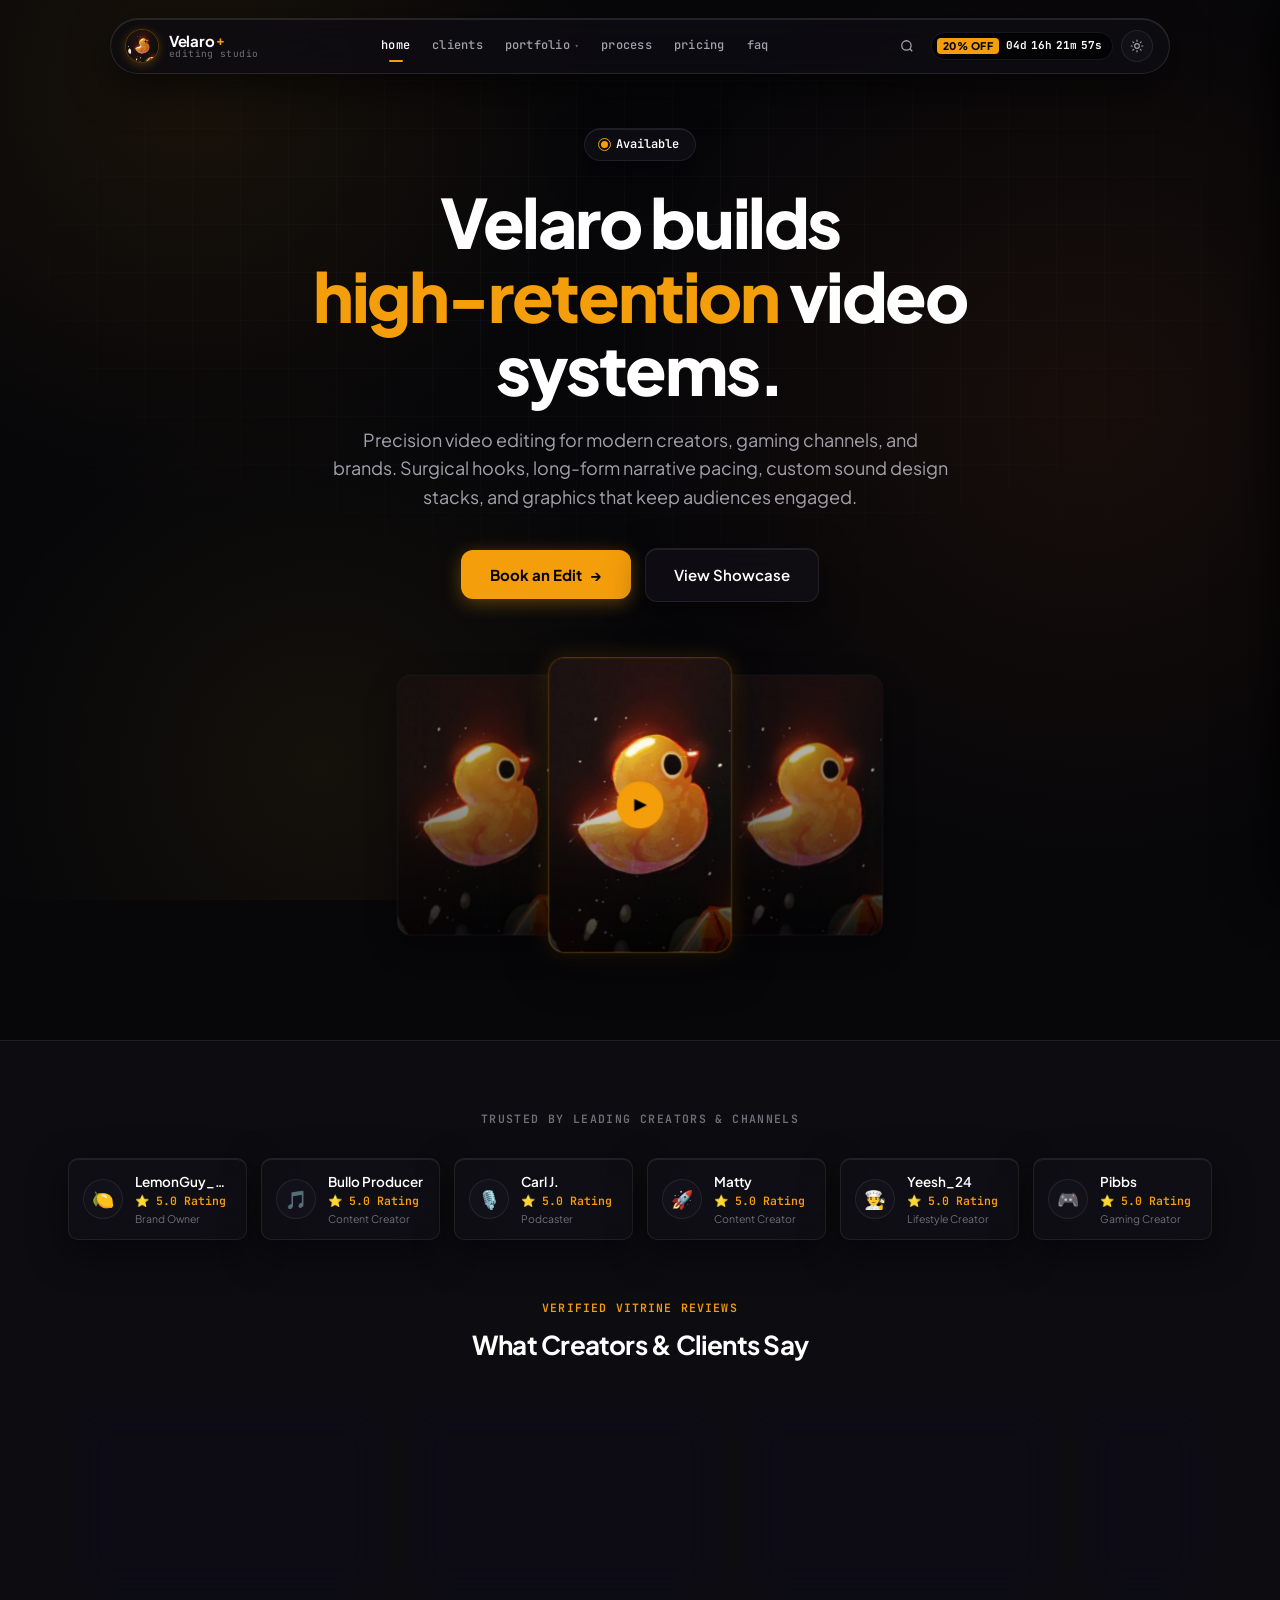
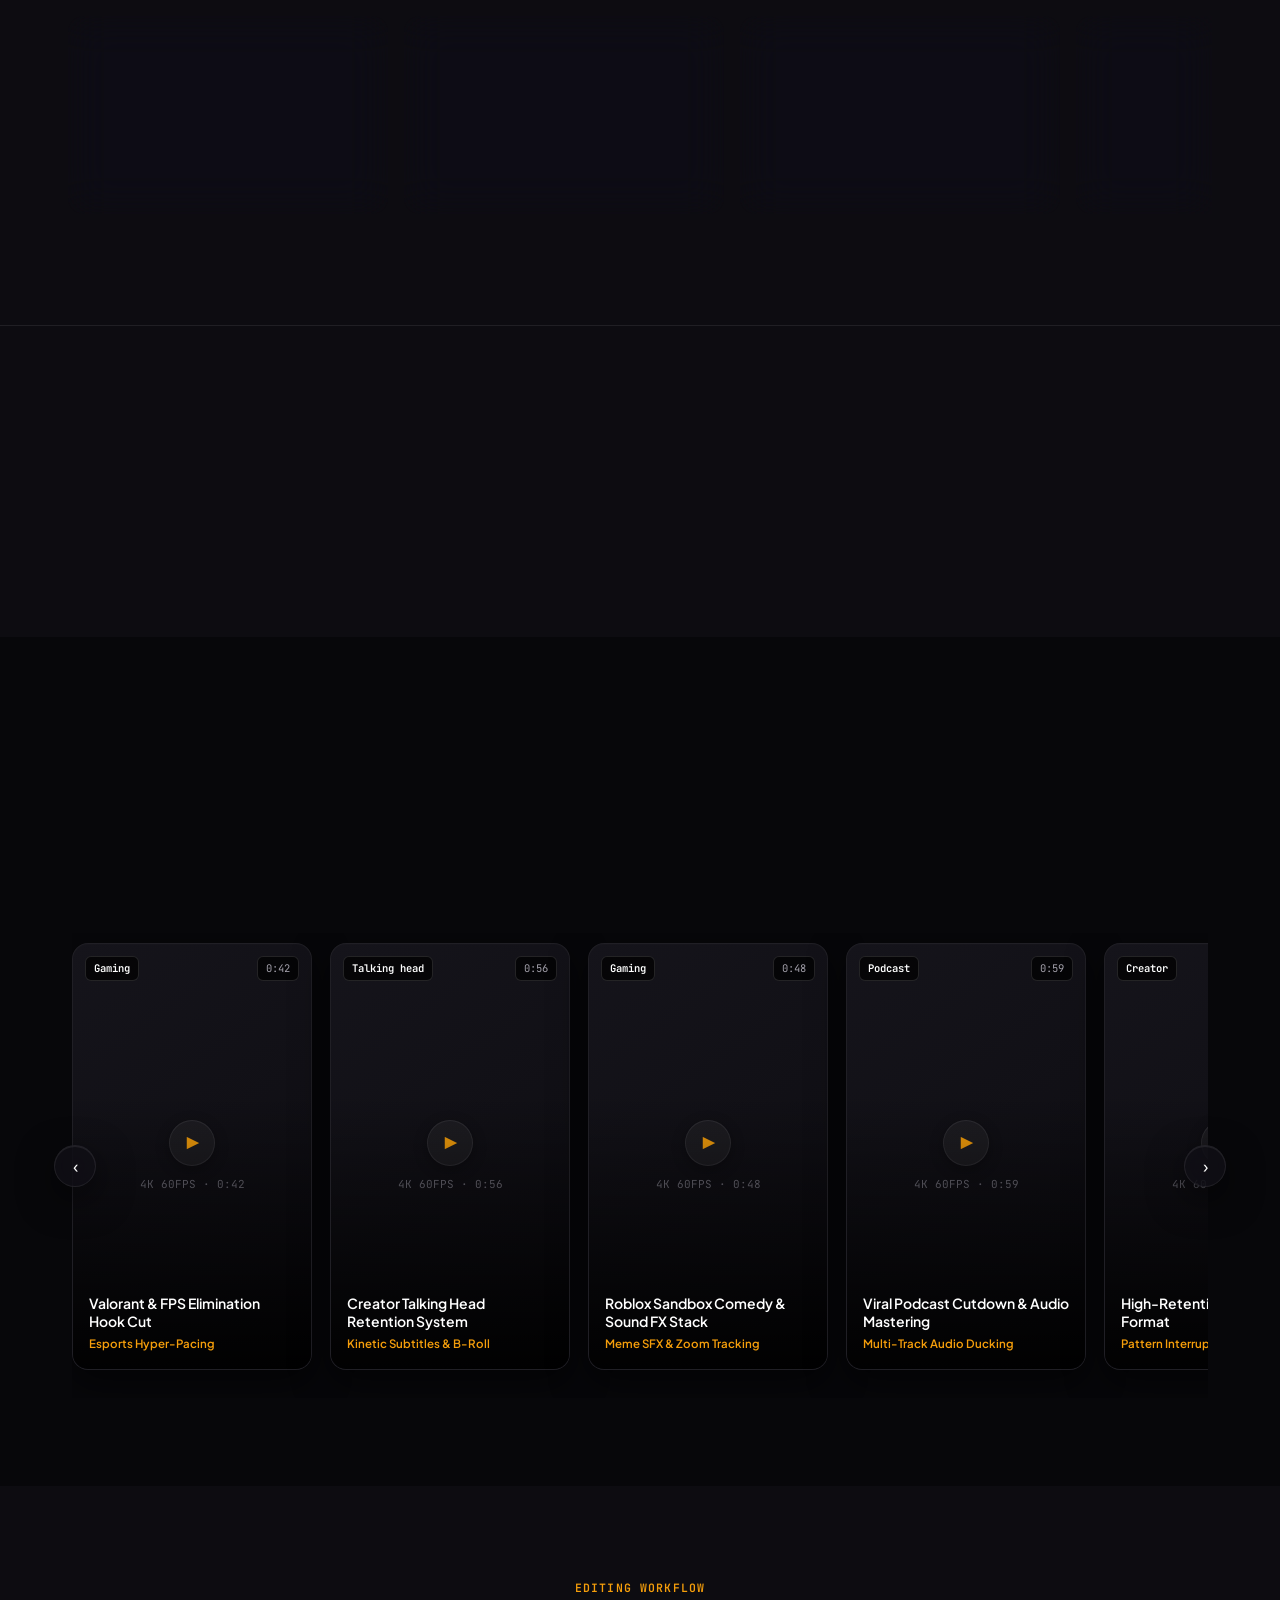
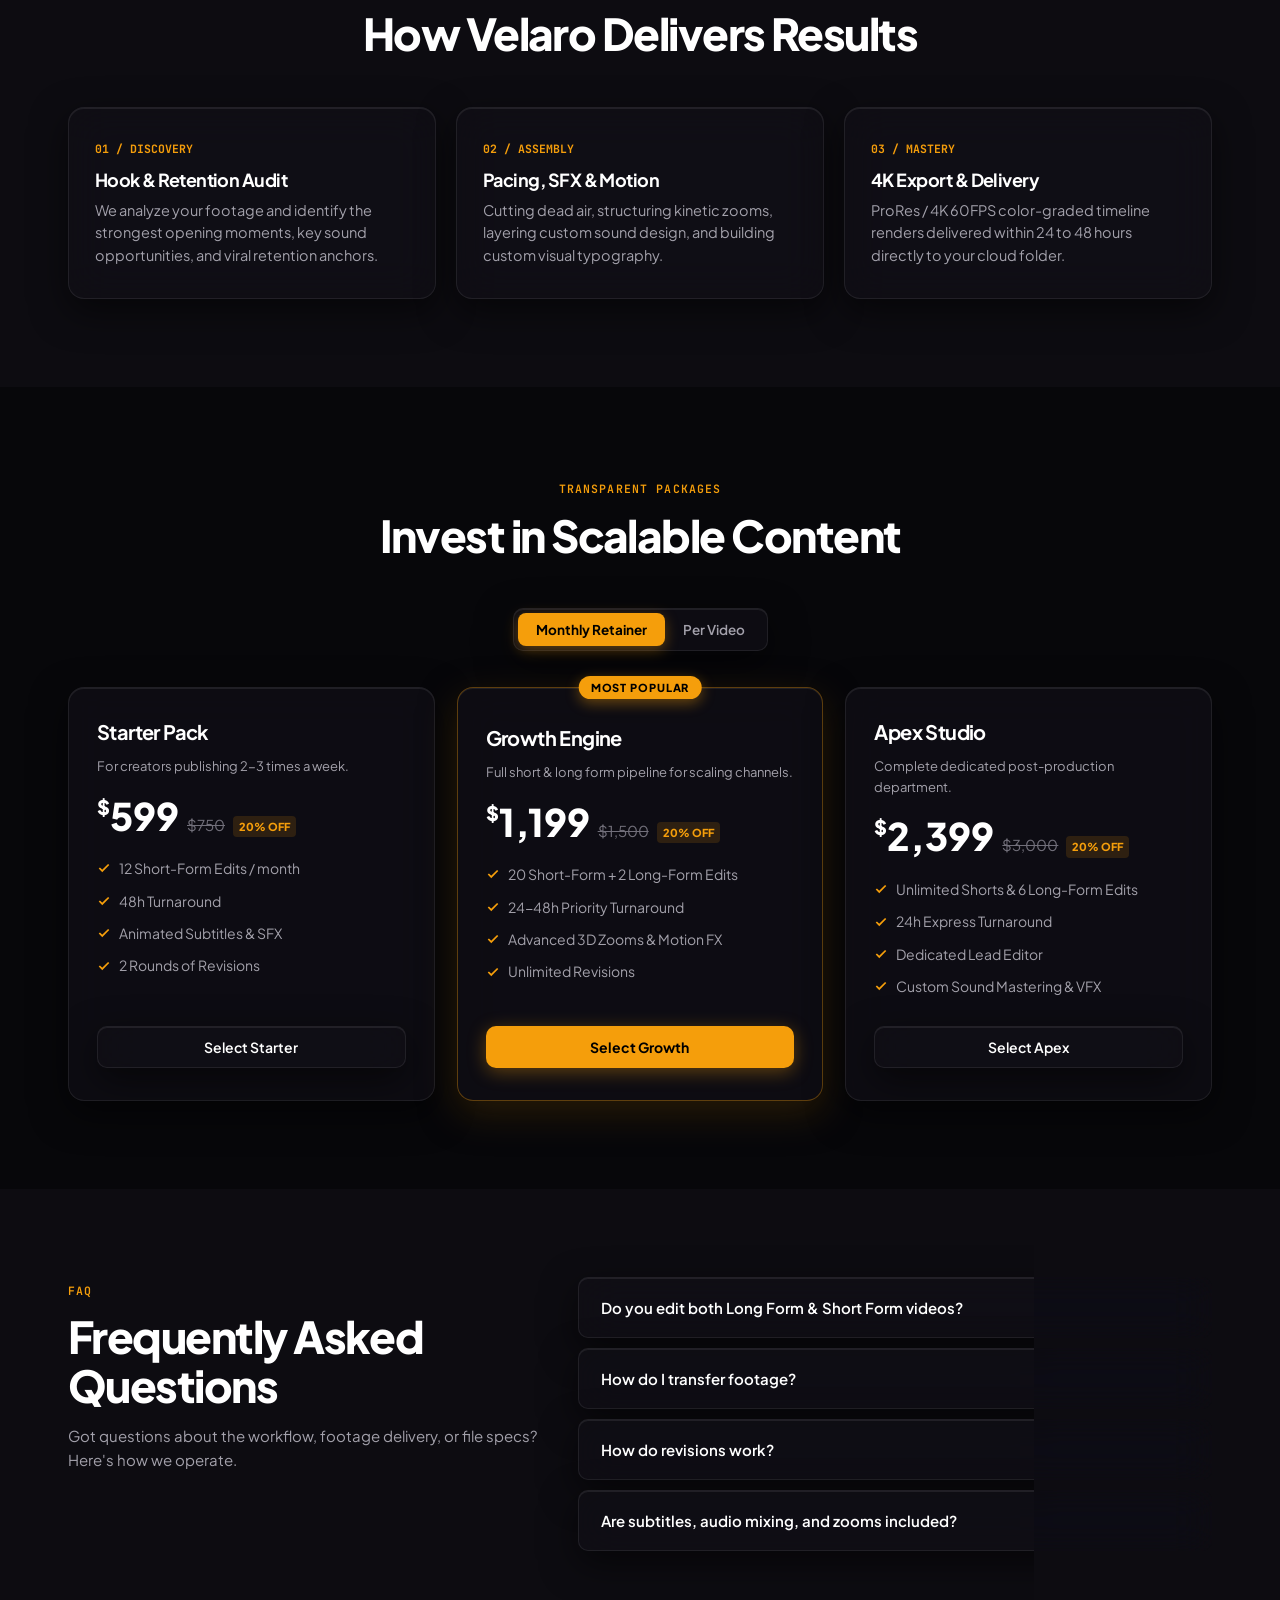
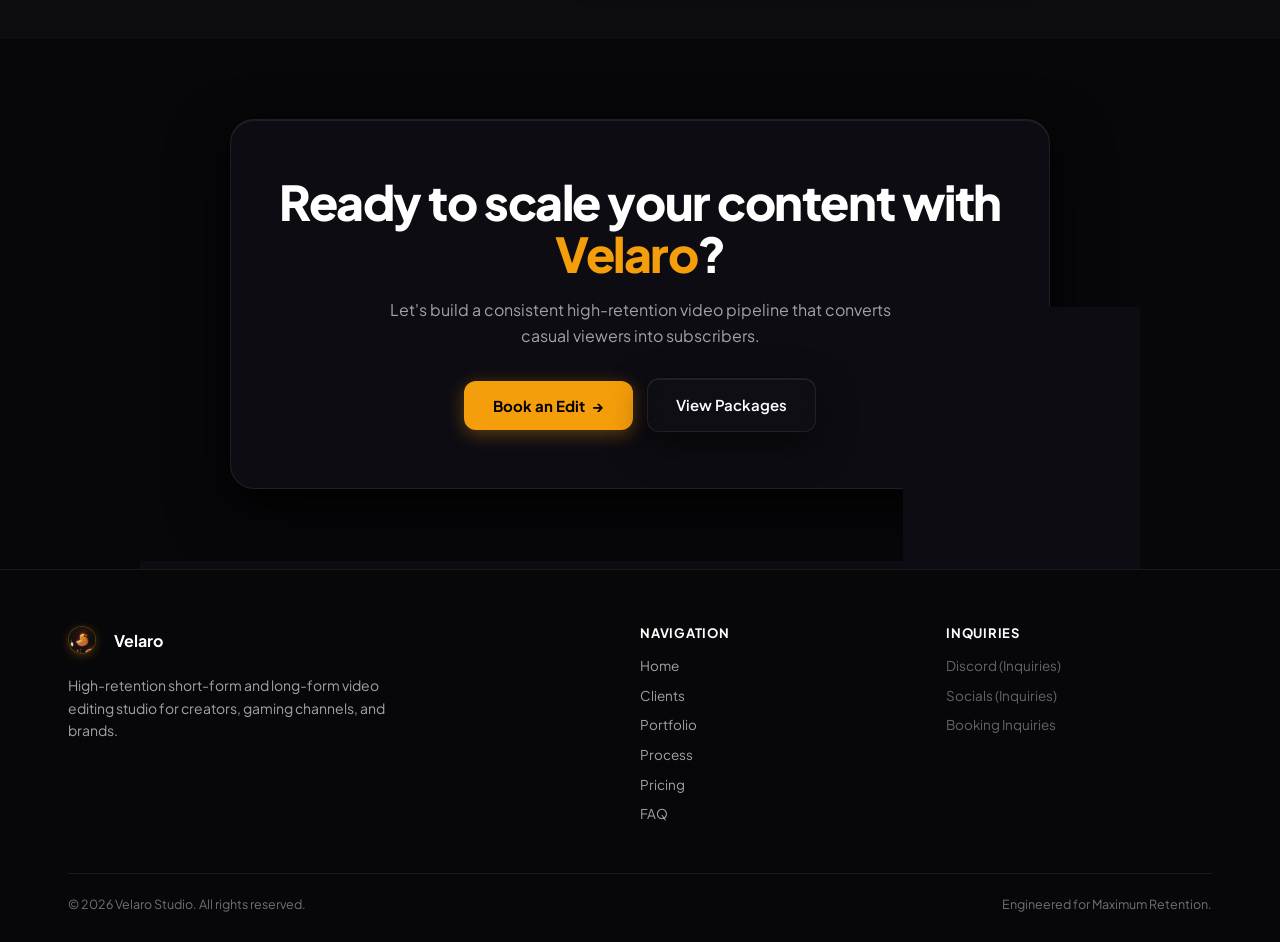
==== commit b63e192f: "feat: Velaro studio rebrand, minimal warm golden amber theme, glassmorphism, performance & scrolling" ====
--- a/index.html
+++ b/index.html
@@ -3,21 +3,30 @@
 <head>
 <meta charset="UTF-8" />
 <meta name="viewport" content="width=device-width, initial-scale=1.0" />
-<title>Pro Panda — Elite Video Editing Studio</title>
-<meta name="description" content="Pro Panda builds high-retention video editing systems for top creators, gaming channels, and brands. Long-form and short-form video architecture." />
+<title>Velaro — Video Editing Studio</title>
+<meta name="description" content="Velaro builds high-retention video editing systems for creators, brands, and channels. Long-form and short-form video architecture." />
 <link rel="icon" type="image/png" href="logo.png" id="site-favicon" />
 
 <!-- Theme & Accent setup -->
 <script>
   (function () {
     try {
-      var t = localStorage.getItem('propanda-theme') || localStorage.getItem('flow-theme');
-      if (!t) t = 'dark';
+      // Purge legacy red theme keys from previous sessions
+      localStorage.removeItem('propanda_accent_color');
+      localStorage.removeItem('propanda_status');
+      localStorage.removeItem('propanda_testimonials_data');
+      localStorage.removeItem('propanda_videos_data');
+      localStorage.removeItem('flow_accent_color');
+      localStorage.removeItem('flow_status');
+
+      var t = localStorage.getItem('velaro-theme') || 'dark';
       document.documentElement.setAttribute('data-theme', t);
-      var accent = localStorage.getItem('propanda_accent_color') || localStorage.getItem('flow_accent_color');
-      if (accent) {
-        document.documentElement.style.setProperty('--accent', accent);
+      var accent = localStorage.getItem('velaro_accent_color');
+      if (!accent || accent === '#ff1e38' || accent === '#dc2626') {
+        accent = '#f59e0b';
+        localStorage.setItem('velaro_accent_color', '#f59e0b');
       }
+      document.documentElement.style.setProperty('--accent', accent);
     } catch (e) {}
   })();
 </script>
@@ -29,23 +38,19 @@
 </head>
 <body>
 
-<!-- Ambient Refractive Glass Glow Orbs -->
-<div class="ambient-glow" aria-hidden="true">
-  <div class="glow-orb glow-orb--1"></div>
-  <div class="glow-orb glow-orb--2"></div>
-  <div class="glow-orb glow-orb--3"></div>
-</div>
+<!-- Ambient Subtle Warm Golden Background Atmosphere -->
+<div class="ambient-glow" aria-hidden="true"></div>
 
 <!-- ============ FLOATING CAPSULE NAVIGATION ============ -->
 <header class="nav-capsule-wrapper" id="nav-capsule-wrapper">
   <div class="nav-capsule" id="nav">
     <!-- Brand Info (Left) -->
-    <a href="#home" class="brand-capsule" aria-label="Pro Panda Home">
+    <a href="#home" class="brand-capsule" aria-label="Velaro Home">
       <div class="brand-capsule__logo">
-        <img src="logo.png" alt="Pro Panda" class="brand__mark" />
+        <img src="logo.png" alt="Velaro" class="brand__mark" id="nav-brand-logo" />
       </div>
       <div class="brand-capsule__text">
-        <div class="brand-capsule__title">Pro Panda <span class="brand-plus">+</span></div>
+        <div class="brand-capsule__title">Velaro <span class="brand-plus">+</span></div>
         <div class="brand-capsule__sub">editing studio</div>
       </div>
     </a>
@@ -135,12 +140,12 @@
     </div>
 
     <h1 class="hero__title">
-      Pro Panda builds <br />
+      Velaro builds <br />
       <span class="rotator-text" id="rotator-text">high-retention</span> video systems.
     </h1>
 
     <p class="hero__sub">
-      Precision video editing for high-growth creators and gaming channels. We craft surgical hooks, long-form pacing, sound design, and retention graphics that keep viewers watching until the last frame.
+      Precision video editing for modern creators, gaming channels, and brands. Surgical hooks, long-form narrative pacing, custom sound design stacks, and graphics that keep audiences engaged.
     </p>
 
     <div class="hero__cta">
@@ -148,254 +153,287 @@
         Book an Edit <span aria-hidden="true">→</span>
       </button>
       <a href="#showcase" class="btn btn--dark btn--lg">
-        View Selected Work
+        View Showcase
       </a>
     </div>
-  </div>
-
-  <!-- Hero Video Card Deck -->
-  <div class="deck reveal" id="deck" aria-label="Portfolio preview deck">
-    <!-- Populated by JS -->
-  </div>
-</section>
-
-<!-- ============ PAST CLIENTS ROSTER & REVIEWS SECTION ============ -->
+
+    <!-- Interactive Deck Visualizer -->
+    <div class="deck" id="hero-deck" aria-label="Preview video frames">
+      <div class="deck__card deck__card--l">
+        <img src="logo.png" alt="Edit Reel Preview 1" />
+        <div class="deck__overlay"></div>
+      </div>
+      <div class="deck__card deck__card--c">
+        <img src="logo.png" alt="Edit Reel Preview Active" />
+        <div class="deck__overlay"></div>
+        <div class="deck__play" aria-hidden="true">▶</div>
+      </div>
+      <div class="deck__card deck__card--r">
+        <img src="logo.png" alt="Edit Reel Preview 2" />
+        <div class="deck__overlay"></div>
+      </div>
+    </div>
+  </div>
+</section>
+
+<!-- ============ CLIENT ROSTER & REVIEWS SECTION ============ -->
 <section class="clients-section" id="roster">
   <div class="wrap">
-    <div class="clients-head reveal">
-      <span class="clients-head__label">
-        Trusted by 3.4M+ Subscribers across Top Creators
-      </span>
-    </div>
-
-    <div class="clients-grid reveal-stagger">
-      <!-- Windpress -->
-      <div class="client-chip tilt-card">
-        <img src="assets/creators/windpress.jpg" alt="Windpress" class="client-chip__avatar" onerror="this.src='logo.png'" />
+    <div class="clients-head">
+      <span class="clients-head__label">Trusted by Leading Creators &amp; Channels</span>
+    </div>
+
+    <!-- Client Chips Grid (Vitrine Verified Clients) -->
+    <div class="clients-grid reveal-stagger" id="clients-container">
+      <div class="client-chip">
+        <span class="client-chip__avatar" style="display:grid;place-items:center;font-size:18px;">🍋</span>
         <div class="client-chip__info">
-          <span class="client-chip__name">Windpress</span>
-          <span class="client-chip__subs">2.61M Subs</span>
-          <span class="client-chip__tag">Animation &amp; Gaming</span>
-        </div>
-      </div>
-
-      <!-- Twezy -->
-      <div class="client-chip tilt-card">
-        <img src="assets/creators/twezy.jpg" alt="Twezy" class="client-chip__avatar" onerror="this.src='logo.png'" />
+          <span class="client-chip__name">LemonGuy_2070</span>
+          <span class="client-chip__subs">⭐ 5.0 Rating</span>
+          <span class="client-chip__tag">Brand Owner</span>
+        </div>
+      </div>
+      <div class="client-chip">
+        <span class="client-chip__avatar" style="display:grid;place-items:center;font-size:18px;">🎵</span>
         <div class="client-chip__info">
-          <span class="client-chip__name">Twezy</span>
-          <span class="client-chip__subs">739K Subs</span>
-          <span class="client-chip__tag">Fortnite &amp; Shorts</span>
-        </div>
-      </div>
-
-      <!-- Vixerz -->
-      <div class="client-chip tilt-card">
-        <img src="assets/creators/vixerz.jpg" alt="Vixerz" class="client-chip__avatar" onerror="this.src='logo.png'" />
+          <span class="client-chip__name">Bullo Producer</span>
+          <span class="client-chip__subs">⭐ 5.0 Rating</span>
+          <span class="client-chip__tag">Content Creator</span>
+        </div>
+      </div>
+      <div class="client-chip">
+        <span class="client-chip__avatar" style="display:grid;place-items:center;font-size:18px;">🎙️</span>
         <div class="client-chip__info">
-          <span class="client-chip__name">Vixerz</span>
-          <span class="client-chip__subs">52.4K Subs</span>
-          <span class="client-chip__tag">Roblox &amp; Viral Clips</span>
-        </div>
-      </div>
-
-      <!-- baldcutG -->
-      <div class="client-chip tilt-card">
-        <img src="assets/creators/baldcutg.jpg" alt="baldcutG" class="client-chip__avatar" onerror="this.src='logo.png'" />
+          <span class="client-chip__name">Carl J.</span>
+          <span class="client-chip__subs">⭐ 5.0 Rating</span>
+          <span class="client-chip__tag">Podcaster</span>
+        </div>
+      </div>
+      <div class="client-chip">
+        <span class="client-chip__avatar" style="display:grid;place-items:center;font-size:18px;">🚀</span>
         <div class="client-chip__info">
-          <span class="client-chip__name">baldcutG</span>
-          <span class="client-chip__subs">25K Subs</span>
-          <span class="client-chip__tag">Gaming &amp; Reactions</span>
-        </div>
-      </div>
-
-      <!-- Gena Mikaela -->
-      <div class="client-chip tilt-card">
-        <img src="assets/creators/genamikaela.jpg" alt="Gena Mikaela" class="client-chip__avatar" onerror="this.src='logo.png'" />
+          <span class="client-chip__name">Matty</span>
+          <span class="client-chip__subs">⭐ 5.0 Rating</span>
+          <span class="client-chip__tag">Content Creator</span>
+        </div>
+      </div>
+      <div class="client-chip">
+        <span class="client-chip__avatar" style="display:grid;place-items:center;font-size:18px;">👨‍🍳</span>
         <div class="client-chip__info">
-          <span class="client-chip__name">Gena Mikaela</span>
-          <span class="client-chip__subs">9.1K Subs</span>
-          <span class="client-chip__tag">Talking Head &amp; Vlog</span>
-        </div>
-      </div>
-
-      <!-- BraylienBlox -->
-      <div class="client-chip tilt-card">
-        <img src="assets/creators/braylienblox.jpg" alt="BraylienBlox" class="client-chip__avatar" onerror="this.src='logo.png'" />
+          <span class="client-chip__name">Yeesh_24</span>
+          <span class="client-chip__subs">⭐ 5.0 Rating</span>
+          <span class="client-chip__tag">Lifestyle Creator</span>
+        </div>
+      </div>
+      <div class="client-chip">
+        <span class="client-chip__avatar" style="display:grid;place-items:center;font-size:18px;">🎮</span>
         <div class="client-chip__info">
-          <span class="client-chip__name">BraylienBlox</span>
-          <span class="client-chip__subs">Creator</span>
-          <span class="client-chip__tag">Roblox Shorts</span>
-        </div>
-      </div>
-    </div>
-
-    <!-- Proof Metrics -->
-    <div class="stats-grid reveal-stagger" style="margin-top: 48px;">
-      <div class="stat-box tilt-card">
-        <div class="stat__num" data-count="200" data-suffix="M+">0</div>
-        <div class="stat__label">Views Generated</div>
-      </div>
-      <div class="stat-box tilt-card">
-        <div class="stat__num" data-count="380" data-prefix="+" data-suffix="%">0</div>
-        <div class="stat__label">Average Watch Time Boost</div>
-      </div>
-      <div class="stat-box tilt-card">
-        <div class="stat__num" data-count="500" data-suffix="+">0</div>
-        <div class="stat__label">Videos Delivered</div>
-      </div>
-      <div class="stat-box tilt-card">
-        <div class="stat__num" data-count="99" data-suffix=".4%">0</div>
-        <div class="stat__label">On-Time Delivery Rate</div>
-      </div>
-    </div>
-  </div>
-
-  <!-- REVIEWS MARQUEE (Right below client roster) -->
-  <div style="margin-top: 56px;">
-    <div class="wrap">
-      <div class="section-head reveal" style="margin-bottom: 24px;">
-        <span class="eyebrow">Creator Feedback</span>
-        <h2 class="section-title" style="font-size: clamp(24px, 3vw, 36px);">Reviews from scaling channels.</h2>
-      </div>
-    </div>
-
-    <div class="tmarquee reveal" id="quotes">
-      <!-- Testimonials marquee rows injected by JS -->
-    </div>
-  </div>
-</section>
-
-<!-- ============ SHOWCASE / PORTFOLIO (LONG FORM + SHORT FORM) ============ -->
-<section class="section section--alt" id="showcase">
+          <span class="client-chip__name">Pibbs</span>
+          <span class="client-chip__subs">⭐ 5.0 Rating</span>
+          <span class="client-chip__tag">Gaming Creator</span>
+        </div>
+      </div>
+    </div>
+
+    <!-- Verified Client Reviews Carousel (From YTJobs Vitrine) -->
+    <div style="margin-top: 54px;">
+      <div class="section-head reveal" style="margin-bottom: 26px;">
+        <span class="eyebrow">Verified Vitrine Reviews</span>
+        <h3 style="font-size: 26px; font-weight: 700;">What Creators &amp; Clients Say</h3>
+      </div>
+      
+      <div class="tmarquee" id="quotes-container">
+        <!-- Rendered dynamically by main.js with 8 authentic vitrine reviews -->
+      </div>
+    </div>
+  </div>
+</section>
+
+<!-- ============ METRICS & STATS ============ -->
+<section class="section section--alt">
+  <div class="wrap">
+    <div class="stats-grid reveal-stagger">
+      <div class="stat-box">
+        <div class="stat__num" data-target="150" data-suffix="M+">0</div>
+        <div class="stat__label">Total Views Generated</div>
+      </div>
+      <div class="stat-box">
+        <div class="stat__num" data-target="72" data-suffix="%">0</div>
+        <div class="stat__label">Average View Duration (AVD)</div>
+      </div>
+      <div class="stat-box">
+        <div class="stat__num" data-target="24" data-suffix="h">0</div>
+        <div class="stat__label">Average Project Turnaround</div>
+      </div>
+      <div class="stat-box">
+        <div class="stat__num" data-target="99" data-suffix="%">0</div>
+        <div class="stat__label">Creator Satisfaction Rate</div>
+      </div>
+    </div>
+  </div>
+</section>
+
+<!-- ============ SHOWCASE / PORTFOLIO (Short & Long Form) ============ -->
+<section class="section" id="showcase">
   <div class="wrap">
     <div class="section-head section-head--split reveal">
       <div>
-        <span class="eyebrow">Selected Works</span>
-        <h2 class="section-title">Portfolio Showcase.<br/>Short Form &amp; Long Form.</h2>
+        <span class="eyebrow">Portfolio</span>
+        <h2 class="section-title">Selected Edits &amp; Timelines</h2>
       </div>
       <p class="section-lead">
-        Hand-crafted cuts built for algorithmic retention, rhythm, and watch time. Tap any project to inspect specs.
+        Explore recent work across gaming shorts, documentaries, talking heads, and viral vertical content.
       </p>
     </div>
 
-    <!-- Format Switcher (Short Form vs Long Form) -->
+    <!-- Format & Category Control Bar -->
     <div class="portfolio-format-bar reveal">
-      <div class="format-toggle">
-        <button class="format-btn is-active" id="format-short-btn" data-format="short">
-          <span class="format-btn__icon">⚡</span> Short Form (9:16)
-        </button>
-        <button class="format-btn" id="format-long-btn" data-format="long">
-          <span class="format-btn__icon">🎬</span> Long Form (16:9)
-        </button>
-      </div>
-
-      <!-- Filter Pills -->
-      <div class="filter-pills" id="showcase-filters">
-        <!-- Injected dynamically based on format -->
-      </div>
-    </div>
-
+      <div class="format-toggle" role="tablist" aria-label="Format Selector">
+        <button class="format-btn is-active" id="fmt-all" data-format="all">All Formats</button>
+        <button class="format-btn" id="fmt-short" data-format="short">⚡ Short Form (9:16)</button>
+        <button class="format-btn" id="fmt-long" data-format="long">🎬 Long Form (16:9)</button>
+      </div>
+
+      <div class="filter-pills" id="category-filters">
+        <button class="filter-pill is-active" data-filter="all">All Niches</button>
+        <button class="filter-pill" data-filter="gaming">Gaming</button>
+        <button class="filter-pill" data-filter="talking-head">Talking Head</button>
+        <button class="filter-pill" data-filter="podcast">Podcast</button>
+        <button class="filter-pill" data-filter="documentary">Documentary</button>
+      </div>
+    </div>
+
+    <!-- Showcase Carousel -->
     <div class="carousel reveal">
-      <button class="carousel__arrow carousel__arrow--prev" id="car-prev" aria-label="Previous videos">‹</button>
-      <div class="showcase-grid" id="showcase-grid">
-        <!-- Video cards injected dynamically by JS -->
-      </div>
-      <button class="carousel__arrow carousel__arrow--next" id="car-next" aria-label="Next videos">›</button>
-    </div>
-  </div>
-</section>
-
-<!-- ============ THE PROCESS ============ -->
-<section class="section" id="process">
+      <button class="carousel__arrow carousel__arrow--prev" id="carousel-prev" aria-label="Previous edit">‹</button>
+      <div class="showcase-grid" id="showcase-container">
+        <!-- Rendered dynamically by main.js -->
+      </div>
+      <button class="carousel__arrow carousel__arrow--next" id="carousel-next" aria-label="Next edit">›</button>
+    </div>
+  </div>
+</section>
+
+<!-- ============ PROCESS SECTION (BENTO GRID) ============ -->
+<section class="section section--alt" id="process">
   <div class="wrap">
     <div class="section-head reveal">
-      <span class="eyebrow">The System</span>
-      <h2 class="section-title">A workflow engineered<br/>for algorithmic velocity.</h2>
+      <span class="eyebrow">Editing Workflow</span>
+      <h2 class="section-title">How Velaro Delivers Results</h2>
     </div>
 
     <div class="bento-grid reveal-stagger">
-      <article class="bento-card tilt-card">
-        <span class="bento-num">01 / AUDIT</span>
-        <h3>Footage Audit &amp; Hook Extraction</h3>
-        <p>We review your raw recording, identify the highest-energy spike, and restructure the opening seconds to eliminate viewer drop-off.</p>
-      </article>
-
-      <article class="bento-card tilt-card">
-        <span class="bento-num">02 / SOUNDSCAPE</span>
-        <h3>Layered Sound Design</h3>
-        <p>Custom whooshes, bass hits, riser transitions, and vocal leveling that elevate the subconscious rhythm of the edit.</p>
-      </article>
-
-      <article class="bento-card tilt-card">
-        <span class="bento-num">03 / MOTION</span>
-        <h3>Kinetic Graphics &amp; Dynamic Zooms</h3>
-        <p>Keyframed motion graphics, smooth zooms, and pattern interrupts timed to sustain viewer attention.</p>
-      </article>
-
-      <article class="bento-card tilt-card">
-        <span class="bento-num">04 / COLOR</span>
-        <h3>Color Correction &amp; Grading</h3>
-        <p>Contrast tuning, skin tone normalization, and rich color profiles calibrated specifically for modern displays.</p>
-      </article>
-
-      <article class="bento-card tilt-card">
-        <span class="bento-num">05 / REVISIONS</span>
-        <h3>Direct Revisions &amp; Polish</h3>
-        <p>Fast asynchronous feedback. We iterate quickly until the pacing and visual tone align with your vision.</p>
-      </article>
-
-      <article class="bento-card tilt-card">
-        <span class="bento-num">06 / VELOCITY</span>
-        <h3>24–48h Turnaround</h3>
-        <p>Full 4K ProRes exports delivered on a consistent schedule so your channel maintains continuous momentum.</p>
-      </article>
-    </div>
-  </div>
-</section>
-
-<!-- ============ PRICING ============ -->
-<section class="section section--alt" id="pricing">
+      <div class="bento-card">
+        <span class="bento-num">01 / DISCOVERY</span>
+        <h3>Hook &amp; Retention Audit</h3>
+        <p>We analyze your footage and identify the strongest opening moments, key sound opportunities, and viral retention anchors.</p>
+      </div>
+      <div class="bento-card">
+        <span class="bento-num">02 / ASSEMBLY</span>
+        <h3>Pacing, SFX &amp; Motion</h3>
+        <p>Cutting dead air, structuring kinetic zooms, layering custom sound design, and building custom visual typography.</p>
+      </div>
+      <div class="bento-card">
+        <span class="bento-num">03 / MASTERY</span>
+        <h3>4K Export &amp; Delivery</h3>
+        <p>ProRes / 4K 60FPS color-graded timeline renders delivered within 24 to 48 hours directly to your cloud folder.</p>
+      </div>
+    </div>
+  </div>
+</section>
+
+<!-- ============ PRICING SECTION ============ -->
+<section class="section" id="pricing">
   <div class="wrap">
     <div class="section-head reveal">
-      <span class="eyebrow">Pricing</span>
-      <h2 class="section-title">Straightforward packages<br/>for scaling channels.</h2>
+      <span class="eyebrow">Transparent Packages</span>
+      <h2 class="section-title">Invest in Scalable Content</h2>
     </div>
 
     <div class="pricing-toggle reveal">
       <div class="toggle-switch">
-        <button class="toggle-btn is-active" id="tab-monthly">Monthly Retainer</button>
-        <button class="toggle-btn" id="tab-pervideo">Per Video Packages</button>
-      </div>
-    </div>
-
-    <div class="pricing-grid reveal-stagger" id="pricing-container">
-      <!-- Monthly Packages injected dynamically -->
-    </div>
-  </div>
-</section>
-
-<!-- ============ FAQ ============ -->
-<section class="section" id="faq">
+        <button class="toggle-btn is-active" id="btn-monthly">Monthly Retainer</button>
+        <button class="toggle-btn" id="btn-per-video">Per Video</button>
+      </div>
+    </div>
+
+    <div class="pricing-grid reveal-stagger">
+      <!-- Starter -->
+      <div class="price-card">
+        <div>
+          <h3 class="price-card__title">Starter Pack</h3>
+          <p class="price-card__sub">For creators publishing 2-3 times a week.</p>
+          <div class="price-card__price-row">
+            <div class="price-card__amount" id="price-starter"><span>$</span>599</div>
+            <div class="price-card__old" id="old-starter">$750</div>
+            <div class="price-card__save">20% OFF</div>
+          </div>
+          <ul class="price-card__features">
+            <li><svg width="14" height="14" viewBox="0 0 24 24" fill="none" stroke="currentColor" stroke-width="3"><polyline points="20 6 9 17 4 12"/></svg> 12 Short-Form Edits / month</li>
+            <li><svg width="14" height="14" viewBox="0 0 24 24" fill="none" stroke="currentColor" stroke-width="3"><polyline points="20 6 9 17 4 12"/></svg> 48h Turnaround</li>
+            <li><svg width="14" height="14" viewBox="0 0 24 24" fill="none" stroke="currentColor" stroke-width="3"><polyline points="20 6 9 17 4 12"/></svg> Animated Subtitles &amp; SFX</li>
+            <li><svg width="14" height="14" viewBox="0 0 24 24" fill="none" stroke="currentColor" stroke-width="3"><polyline points="20 6 9 17 4 12"/></svg> 2 Rounds of Revisions</li>
+          </ul>
+        </div>
+        <button type="button" class="btn btn--dark btn--block btn--inert">Select Starter</button>
+      </div>
+
+      <!-- Growth (Featured) -->
+      <div class="price-card price-card--featured">
+        <div class="price-card__badge">MOST POPULAR</div>
+        <div>
+          <h3 class="price-card__title">Growth Engine</h3>
+          <p class="price-card__sub">Full short &amp; long form pipeline for scaling channels.</p>
+          <div class="price-card__price-row">
+            <div class="price-card__amount" id="price-growth"><span>$</span>1,199</div>
+            <div class="price-card__old" id="old-growth">$1,500</div>
+            <div class="price-card__save">20% OFF</div>
+          </div>
+          <ul class="price-card__features">
+            <li><svg width="14" height="14" viewBox="0 0 24 24" fill="none" stroke="currentColor" stroke-width="3"><polyline points="20 6 9 17 4 12"/></svg> 20 Short-Form + 2 Long-Form Edits</li>
+            <li><svg width="14" height="14" viewBox="0 0 24 24" fill="none" stroke="currentColor" stroke-width="3"><polyline points="20 6 9 17 4 12"/></svg> 24-48h Priority Turnaround</li>
+            <li><svg width="14" height="14" viewBox="0 0 24 24" fill="none" stroke="currentColor" stroke-width="3"><polyline points="20 6 9 17 4 12"/></svg> Advanced 3D Zooms &amp; Motion FX</li>
+            <li><svg width="14" height="14" viewBox="0 0 24 24" fill="none" stroke="currentColor" stroke-width="3"><polyline points="20 6 9 17 4 12"/></svg> Unlimited Revisions</li>
+          </ul>
+        </div>
+        <button type="button" class="btn btn--primary btn--block btn--inert">Select Growth</button>
+      </div>
+
+      <!-- Apex Studio -->
+      <div class="price-card">
+        <div>
+          <h3 class="price-card__title">Apex Studio</h3>
+          <p class="price-card__sub">Complete dedicated post-production department.</p>
+          <div class="price-card__price-row">
+            <div class="price-card__amount" id="price-apex"><span>$</span>2,399</div>
+            <div class="price-card__old" id="old-apex">$3,000</div>
+            <div class="price-card__save">20% OFF</div>
+          </div>
+          <ul class="price-card__features">
+            <li><svg width="14" height="14" viewBox="0 0 24 24" fill="none" stroke="currentColor" stroke-width="3"><polyline points="20 6 9 17 4 12"/></svg> Unlimited Shorts &amp; 6 Long-Form Edits</li>
+            <li><svg width="14" height="14" viewBox="0 0 24 24" fill="none" stroke="currentColor" stroke-width="3"><polyline points="20 6 9 17 4 12"/></svg> 24h Express Turnaround</li>
+            <li><svg width="14" height="14" viewBox="0 0 24 24" fill="none" stroke="currentColor" stroke-width="3"><polyline points="20 6 9 17 4 12"/></svg> Dedicated Lead Editor</li>
+            <li><svg width="14" height="14" viewBox="0 0 24 24" fill="none" stroke="currentColor" stroke-width="3"><polyline points="20 6 9 17 4 12"/></svg> Custom Sound Mastering &amp; VFX</li>
+          </ul>
+        </div>
+        <button type="button" class="btn btn--dark btn--block btn--inert">Select Apex</button>
+      </div>
+    </div>
+  </div>
+</section>
+
+<!-- ============ FAQ SECTION ============ -->
+<section class="section section--alt" id="faq">
   <div class="wrap faq-wrap">
-    <div class="section-head section-head--left reveal">
+    <div class="reveal">
       <span class="eyebrow">FAQ</span>
-      <h2 class="section-title">Frequently asked<br/>questions.</h2>
-      <p class="section-lead" style="margin-top: 12px;">
-        Everything you need to know about our editing pipeline, formats, and delivery.
+      <h2 class="section-title">Frequently Asked Questions</h2>
+      <p style="color: var(--ink-2); margin-top: 14px; font-size: 15px;">
+        Got questions about the workflow, footage delivery, or file specs? Here's how we operate.
       </p>
-      <div style="margin-top: 24px;">
-        <button type="button" class="btn btn--primary btn--inert">
-          Contact Studio <span aria-hidden="true">→</span>
-        </button>
-      </div>
-    </div>
-
-    <div class="accordion reveal" id="accordion">
-      <div class="acc">
-        <button class="acc__q" aria-expanded="false">How fast is turnaround time?<span class="acc__ico" aria-hidden="true">+</span></button>
-        <div class="acc__a"><p>Standard delivery is 24–48 hours for short-form cuts, and 48–72 hours for full-length long-form YouTube episodes.</p></div>
-      </div>
+    </div>
+
+    <div class="accordion reveal-stagger">
       <div class="acc">
         <button class="acc__q" aria-expanded="false">Do you edit both Long Form &amp; Short Form videos?<span class="acc__ico" aria-hidden="true">+</span></button>
         <div class="acc__a"><p>Yes! We handle full long-form YouTube videos, documentaries, stream VOD cutdowns, and podcast episodes, as well as 9:16 vertical Shorts, TikToks, and Reels.</p></div>
@@ -406,7 +444,7 @@
       </div>
       <div class="acc">
         <button class="acc__q" aria-expanded="false">How do revisions work?<span class="acc__ico" aria-hidden="true">+</span></button>
-        <div class="acc__a"><p>We offer unlimited revisions on our Creator and Apex packages to make sure each cut meets your performance expectations.</p></div>
+        <div class="acc__a"><p>We offer unlimited revisions on our Growth and Apex packages to make sure each cut meets your performance expectations.</p></div>
       </div>
       <div class="acc">
         <button class="acc__q" aria-expanded="false">Are subtitles, audio mixing, and zooms included?<span class="acc__ico" aria-hidden="true">+</span></button>
@@ -420,7 +458,7 @@
 <section class="cta-banner" id="contact">
   <div class="wrap">
     <div class="cta-banner__card reveal">
-      <h2 class="cta__title">Ready to scale your content with <span class="text-red">Pro Panda</span>?</h2>
+      <h2 class="cta__title">Ready to scale your content with <span class="text-gold">Velaro</span>?</h2>
       <p class="cta__sub">
         Let's build a consistent high-retention video pipeline that converts casual viewers into subscribers.
       </p>
@@ -443,11 +481,11 @@
   <div class="wrap">
     <div class="footer__grid">
       <div class="footer__brand">
-        <a href="#home" class="brand">
-          <div class="brand__logo-box">
-            <img src="logo.png" alt="Pro Panda" class="brand__mark" />
+        <a href="#home" class="brand-capsule" style="display:inline-flex; margin-bottom: 8px;">
+          <div class="brand-capsule__logo" style="width:28px; height:28px;">
+            <img src="logo.png" alt="Velaro" class="brand__mark" />
           </div>
-          <span>Pro <span class="text-red">Panda</span></span>
+          <span style="font-weight:700; font-size:16px; margin-left:8px;">Velaro</span>
         </a>
         <p>
           High-retention short-form and long-form video editing studio for creators, gaming channels, and brands.
@@ -473,7 +511,7 @@
     </div>
 
     <div class="footer__bar">
-      <span>© 2026 Pro Panda Studio. All rights reserved.</span>
+      <span>© 2026 Velaro Studio. All rights reserved.</span>
       <span>Engineered for Maximum Retention.</span>
     </div>
   </div>
--- a/styles.css
+++ b/styles.css
@@ -1,41 +1,41 @@
 /* ============================================================
-   PRO PANDA — styles.css
-   Minimal, High-Precision Creative Studio Design System
-   Enhanced with Frosted Glassmorphism & Smooth Micro-Animations
-   Palette: Matte Obsidian Black (#09090b) + Studio Crimson (#dc2626)
+   VELARO — styles.css
+   Minimal, High-End Video Editing Studio Design System
+   Palette: Deep Midnight Obsidian (#07070a / #0d0c11) + Warm Golden Amber (#f59e0b / #fbbf24)
    Typography: Plus Jakarta Sans + JetBrains Mono
+   Aesthetics: Frosted Glassmorphism, Deep Drop Shadows, Smooth Blurs & Zero Overlaps
    ============================================================ */
 
 /* ---------- Design Tokens ---------- */
 :root {
-  --bg: #09090b;
-  --bg-alt: #0d0d11;
-  --panel: rgba(18, 18, 23, 0.75);
-  --card: rgba(23, 23, 29, 0.7);
-  --card-hover: rgba(30, 30, 38, 0.85);
+  --bg: #07070a;
+  --bg-alt: #0d0c11;
+  --panel: rgba(16, 15, 21, 0.78);
+  --card: rgba(20, 19, 26, 0.75);
+  --card-hover: rgba(28, 26, 36, 0.9);
   --ink: #ffffff;
-  --ink-2: #a1a1aa;
-  --ink-3: #71717a;
+  --ink-2: #a3a1ab;
+  --ink-3: #716f7a;
   
   --border: rgba(255, 255, 255, 0.08);
   --border-hover: rgba(255, 255, 255, 0.18);
-  --border-red: rgba(220, 38, 38, 0.35);
+  --border-gold: rgba(245, 158, 11, 0.35);
   
-  --glass-bg: rgba(18, 18, 24, 0.68);
-  --glass-border: rgba(255, 255, 255, 0.09);
-  --glass-border-highlight: rgba(255, 255, 255, 0.18);
-  --glass-shadow: 0 10px 30px rgba(0, 0, 0, 0.4), inset 0 1px 0 rgba(255, 255, 255, 0.08);
+  --glass-bg: rgba(16, 15, 22, 0.75);
+  --glass-border: rgba(255, 255, 255, 0.08);
+  --glass-border-highlight: rgba(255, 255, 255, 0.16);
+  --glass-shadow: 0 12px 36px rgba(0, 0, 0, 0.55), inset 0 1px 0 rgba(255, 255, 255, 0.08);
   --glass-blur: blur(20px) saturate(180%);
   
-  --status-dot-color: #10b981;
-  --accent: #dc2626;
-  --accent-hover: #ef4444;
-  --accent-ink: #ffffff;
-  --accent-subtle: rgba(220, 38, 38, 0.12);
+  --status-dot-color: #f59e0b;
+  --accent: #f59e0b;
+  --accent-hover: #fbbf24;
+  --accent-ink: #000000;
+  --accent-subtle: rgba(245, 158, 11, 0.14);
   
-  --shadow-sm: 0 2px 8px rgba(0, 0, 0, 0.3);
-  --shadow-card: 0 8px 32px rgba(0, 0, 0, 0.5);
-  --shadow-lg: 0 16px 48px rgba(0, 0, 0, 0.7);
+  --shadow-sm: 0 4px 12px rgba(0, 0, 0, 0.35);
+  --shadow-card: 0 12px 36px rgba(0, 0, 0, 0.55);
+  --shadow-lg: 0 20px 60px rgba(0, 0, 0, 0.75);
   
   --radius-sm: 10px;
   --radius: 16px;
@@ -47,29 +47,29 @@
 }
 
 [data-theme="light"] {
-  --bg: #fbfbfd;
-  --bg-alt: #f3f3f6;
-  --panel: rgba(255, 255, 255, 0.8);
-  --card: rgba(255, 255, 255, 0.85);
-  --card-hover: rgba(248, 248, 250, 0.95);
-  --ink: #09090b;
-  --ink-2: #52525b;
-  --ink-3: #a1a1aa;
+  --bg: #fafafc;
+  --bg-alt: #f3f3f7;
+  --panel: rgba(255, 255, 255, 0.85);
+  --card: rgba(255, 255, 255, 0.9);
+  --card-hover: rgba(248, 248, 252, 0.98);
+  --ink: #09080d;
+  --ink-2: #54525d;
+  --ink-3: #9e9ba6;
   
   --border: rgba(0, 0, 0, 0.08);
   --border-hover: rgba(0, 0, 0, 0.16);
-  --border-red: rgba(220, 38, 38, 0.25);
+  --border-gold: rgba(245, 158, 11, 0.35);
   
-  --glass-bg: rgba(255, 255, 255, 0.75);
+  --glass-bg: rgba(255, 255, 255, 0.82);
   --glass-border: rgba(0, 0, 0, 0.07);
-  --glass-border-highlight: rgba(255, 255, 255, 0.9);
-  --glass-shadow: 0 10px 30px rgba(0, 0, 0, 0.05), inset 0 1px 0 rgba(255, 255, 255, 0.9);
+  --glass-border-highlight: rgba(255, 255, 255, 0.95);
+  --glass-shadow: 0 10px 30px rgba(0, 0, 0, 0.06), inset 0 1px 0 rgba(255, 255, 255, 0.95);
   --glass-blur: blur(20px) saturate(180%);
   
-  --status-dot-color: #10b981;
-  --accent: #dc2626;
-  --accent-hover: #b91c1c;
-  --accent-subtle: rgba(220, 38, 38, 0.08);
+  --status-dot-color: #f59e0b;
+  --accent: #d97706;
+  --accent-hover: #b45309;
+  --accent-subtle: rgba(245, 158, 11, 0.08);
   
   --shadow-sm: 0 2px 8px rgba(0, 0, 0, 0.04);
   --shadow-card: 0 8px 32px rgba(0, 0, 0, 0.06);
@@ -101,7 +101,7 @@
 img { max-width: 100%; height: auto; display: block; }
 a { color: inherit; text-decoration: none; }
 button { font-family: inherit; cursor: pointer; border: none; background: none; }
-::selection { background: var(--accent); color: #ffffff; }
+::selection { background: var(--accent); color: #000000; }
 
 .wrap {
   width: 100%;
@@ -113,74 +113,28 @@
 }
 
 @media (max-width: 640px) {
-  .wrap { padding: 0 18px; }
-}
-
-/* ---------- Ambient Refractive Glow Orbs ---------- */
+  .wrap { padding: 0 20px; }
+}
+
+/* ---------- Ambient Subtle Warm Golden Background Atmosphere (High-Performance GPU Optimized) ---------- */
 .ambient-glow {
   position: fixed;
   inset: 0;
   pointer-events: none;
   z-index: 0;
-  overflow: hidden;
-}
-
-.glow-orb {
-  position: absolute;
-  border-radius: 50%;
-  filter: blur(100px);
-  opacity: 0.12;
-  transition: opacity 0.5s;
-  will-change: transform;
-}
-
-[data-theme="light"] .glow-orb {
-  opacity: 0.08;
-}
-
-.glow-orb--1 {
-  width: 550px;
-  height: 550px;
-  top: -80px;
-  left: -80px;
-  background: radial-gradient(circle, var(--accent) 0%, rgba(220, 38, 38, 0) 70%);
-  animation: floatOrb1 24s ease-in-out infinite alternate;
-}
-
-.glow-orb--2 {
-  width: 650px;
-  height: 650px;
-  top: 35%;
-  right: -120px;
-  background: radial-gradient(circle, #7c3aed 0%, rgba(124, 58, 237, 0) 70%);
-  animation: floatOrb2 28s ease-in-out infinite alternate;
-}
-
-.glow-orb--3 {
-  width: 500px;
-  height: 500px;
-  bottom: 8%;
-  left: 15%;
-  background: radial-gradient(circle, var(--accent) 0%, rgba(220, 38, 38, 0) 70%);
-  animation: floatOrb3 22s ease-in-out infinite alternate;
-}
-
-@keyframes floatOrb1 {
-  0% { transform: translate(0, 0) scale(1); }
-  50% { transform: translate(80px, 60px) scale(1.1); }
-  100% { transform: translate(-40px, 110px) scale(0.95); }
-}
-
-@keyframes floatOrb2 {
-  0% { transform: translate(0, 0) scale(1); }
-  50% { transform: translate(-90px, -70px) scale(1.15); }
-  100% { transform: translate(50px, 80px) scale(0.9); }
-}
-
-@keyframes floatOrb3 {
-  0% { transform: translate(0, 0) scale(0.9); }
-  50% { transform: translate(60px, -50px) scale(1.1); }
-  100% { transform: translate(-70px, 40px) scale(1); }
+  background: 
+    radial-gradient(circle 600px at 15% 10%, rgba(245, 158, 11, 0.08), transparent 70%),
+    radial-gradient(circle 700px at 85% 45%, rgba(249, 115, 22, 0.07), transparent 70%),
+    radial-gradient(circle 550px at 25% 85%, rgba(251, 191, 36, 0.06), transparent 70%);
+  contain: strict;
+  transform: translateZ(0);
+}
+
+[data-theme="light"] .ambient-glow {
+  background: 
+    radial-gradient(circle 600px at 15% 10%, rgba(245, 158, 11, 0.05), transparent 70%),
+    radial-gradient(circle 700px at 85% 45%, rgba(249, 115, 22, 0.04), transparent 70%),
+    radial-gradient(circle 550px at 25% 85%, rgba(251, 191, 36, 0.03), transparent 70%);
 }
 
 /* ---------- Typography ---------- */
@@ -199,19 +153,19 @@
   letter-spacing: -0.01em;
 }
 
-.text-red {
+.text-gold, .text-accent {
   color: var(--accent);
 }
 
-/* ---------- Subtle Grid ---------- */
+/* ---------- Subtle Canvas Grid ---------- */
 .grid-bg {
   position: absolute;
   inset: 0;
   z-index: 0;
   pointer-events: none;
   background-image: 
-    linear-gradient(to right, rgba(255, 255, 255, 0.02) 1px, transparent 1px),
-    linear-gradient(to bottom, rgba(255, 255, 255, 0.02) 1px, transparent 1px);
+    linear-gradient(to right, rgba(255, 255, 255, 0.025) 1px, transparent 1px),
+    linear-gradient(to bottom, rgba(255, 255, 255, 0.025) 1px, transparent 1px);
   background-size: 48px 48px;
   -webkit-mask-image: radial-gradient(ellipse 80% 50% at 50% 20%, #000 20%, transparent 85%);
   mask-image: radial-gradient(ellipse 80% 50% at 50% 20%, #000 20%, transparent 85%);
@@ -226,7 +180,7 @@
   font-family: "Plus Jakarta Sans", sans-serif;
   font-weight: 600;
   font-size: 14px;
-  padding: 10px 20px;
+  padding: 11px 22px;
   border-radius: var(--radius-sm);
   border: 1px solid transparent;
   transition: background 0.25s var(--ease), border-color 0.25s, transform 0.25s var(--ease), color 0.25s, box-shadow 0.25s;
@@ -237,7 +191,7 @@
 }
 
 .btn--lg {
-  padding: 13px 26px;
+  padding: 14px 28px;
   font-size: 15px;
   border-radius: 12px;
 }
@@ -249,14 +203,15 @@
 
 .btn--primary, .btn--accent {
   background: var(--accent);
-  color: #ffffff;
-  box-shadow: 0 4px 18px rgba(220, 38, 38, 0.35);
+  color: #000000;
+  font-weight: 700;
+  box-shadow: 0 4px 18px rgba(245, 158, 11, 0.35);
 }
 
 .btn--primary:hover, .btn--accent:hover {
   background: var(--accent-hover);
   transform: translateY(-2px);
-  box-shadow: 0 6px 24px rgba(220, 38, 38, 0.5);
+  box-shadow: 0 6px 24px rgba(245, 158, 11, 0.5);
 }
 
 .btn--dark {
@@ -289,18 +244,18 @@
 }
 
 /* ============================================================
-   FLOATING CAPSULE NAVIGATION (Frosted Glassmorphism)
+   FLOATING CAPSULE NAVIGATION (Frosted Glassmorphism, Zero Overlap)
    ============================================================ */
 .nav-capsule-wrapper {
   position: sticky;
-  top: 16px;
-  z-index: 80;
+  top: 18px;
+  z-index: 100;
   width: 100%;
   pointer-events: none;
   display: flex;
   justify-content: center;
   padding: 0 16px;
-  margin-bottom: -72px;
+  margin-bottom: 24px;
 }
 
 .nav-capsule {
@@ -309,21 +264,26 @@
   max-width: 1060px;
   height: 56px;
   border-radius: 9999px;
-  background: rgba(14, 14, 19, 0.82);
+  background: rgba(13, 12, 18, 0.85);
   backdrop-filter: blur(24px) saturate(190%);
   -webkit-backdrop-filter: blur(24px) saturate(190%);
-  border: 1px solid rgba(255, 255, 255, 0.12);
-  box-shadow: 0 14px 40px rgba(0, 0, 0, 0.55), inset 0 1px 0 rgba(255, 255, 255, 0.12);
+  border: 1px solid rgba(255, 255, 255, 0.1);
+  box-shadow: 0 14px 40px rgba(0, 0, 0, 0.6), inset 0 1px 0 rgba(255, 255, 255, 0.1);
   padding: 0 16px 0 14px;
   display: flex;
   align-items: center;
   justify-content: space-between;
   gap: 16px;
-  transition: transform 0.3s var(--ease), background 0.3s var(--ease), border-color 0.3s, box-shadow 0.3s;
+  transition: transform 0.25s var(--ease), background 0.25s var(--ease), border-color 0.25s, box-shadow 0.25s;
+}
+
+.nav-capsule.is-scrolled {
+  box-shadow: 0 18px 48px rgba(0, 0, 0, 0.75), inset 0 1px 0 rgba(255, 255, 255, 0.12);
+  transform: scale(0.99);
 }
 
 [data-theme="light"] .nav-capsule {
-  background: rgba(255, 255, 255, 0.88);
+  background: rgba(255, 255, 255, 0.9);
   border: 1px solid rgba(0, 0, 0, 0.08);
   box-shadow: 0 10px 36px rgba(0, 0, 0, 0.07), inset 0 1px 0 rgba(255, 255, 255, 0.95);
 }
@@ -339,21 +299,21 @@
 }
 
 .brand-capsule__logo {
-  width: 32px;
-  height: 32px;
+  width: 34px;
+  height: 34px;
   border-radius: 50%;
-  background: var(--card);
-  border: 1px solid var(--border);
+  background: #000;
+  border: 1px solid rgba(245, 158, 11, 0.35);
   display: grid;
   place-items: center;
   overflow: hidden;
-  box-shadow: 0 2px 8px rgba(0, 0, 0, 0.2);
+  box-shadow: 0 2px 10px rgba(245, 158, 11, 0.25);
 }
 
 .brand-capsule__logo img {
-  width: 22px;
-  height: 22px;
-  object-fit: contain;
+  width: 100%;
+  height: 100%;
+  object-fit: cover;
 }
 
 .brand-capsule__text {
@@ -363,7 +323,7 @@
 }
 
 .brand-capsule__title {
-  font-size: 14px;
+  font-size: 15px;
   font-weight: 700;
   color: var(--ink);
   letter-spacing: -0.02em;
@@ -456,15 +416,15 @@
   position: absolute;
   top: 100%;
   left: 50%;
-  transform: translateX(-50%) translateY(6px);
-  background: rgba(16, 16, 22, 0.94);
+  transform: translateX(-50%) translateY(8px);
+  background: rgba(14, 13, 19, 0.96);
   backdrop-filter: blur(24px) saturate(190%);
   -webkit-backdrop-filter: blur(24px) saturate(190%);
-  border: 1px solid rgba(255, 255, 255, 0.12);
+  border: 1px solid rgba(255, 255, 255, 0.1);
   border-radius: var(--radius);
   padding: 8px;
-  min-width: 250px;
-  box-shadow: 0 20px 48px rgba(0, 0, 0, 0.7), inset 0 1px 0 rgba(255, 255, 255, 0.1);
+  min-width: 260px;
+  box-shadow: 0 20px 48px rgba(0, 0, 0, 0.75), inset 0 1px 0 rgba(255, 255, 255, 0.08);
   display: flex;
   flex-direction: column;
   gap: 4px;
@@ -475,7 +435,7 @@
   z-index: 999;
 }
 
-/* Invisible Bridge so hover is never lost */
+/* Invisible Bridge */
 .nav-dropdown-menu::before {
   content: "";
   position: absolute;
@@ -561,9 +521,9 @@
   background: var(--card);
 }
 
-/* Offer Capsule in Navbar */
+/* Discount Offer Capsule in Navbar */
 .nav-offer-pill {
-  background: rgba(0, 0, 0, 0.6);
+  background: rgba(0, 0, 0, 0.65);
   backdrop-filter: blur(10px);
   -webkit-backdrop-filter: blur(10px);
   border: 1px solid var(--border);
@@ -577,21 +537,21 @@
 }
 
 .nav-offer-pill:hover {
-  border-color: var(--border-red);
+  border-color: var(--border-gold);
   transform: translateY(-1.5px);
-  box-shadow: 0 4px 16px rgba(220, 38, 38, 0.25);
+  box-shadow: 0 4px 16px rgba(245, 158, 11, 0.25);
 }
 
 [data-theme="light"] .nav-offer-pill {
-  background: #09090b;
+  background: #09080d;
 }
 
 .nav-offer-badge {
   background: var(--accent);
-  color: #ffffff;
+  color: #000000;
   font-family: "Plus Jakarta Sans", sans-serif;
   font-size: 10.5px;
-  font-weight: 700;
+  font-weight: 800;
   letter-spacing: 0.04em;
   padding: 2px 6px;
   border-radius: 4px;
@@ -668,7 +628,7 @@
   inset: 0 0 0 auto;
   width: min(84vw, 320px);
   z-index: 95;
-  background: rgba(14, 14, 20, 0.95);
+  background: rgba(14, 13, 19, 0.96);
   backdrop-filter: blur(28px);
   -webkit-backdrop-filter: blur(28px);
   border-left: 1px solid var(--glass-border);
@@ -698,11 +658,11 @@
 }
 
 /* ============================================================
-   HERO SECTION
+   HERO SECTION (Clean Spacing, No Overlaps)
    ============================================================ */
 .hero {
   position: relative;
-  padding: 124px 0 70px;
+  padding: 48px 0 80px;
   overflow: hidden;
 }
 
@@ -727,7 +687,7 @@
   -webkit-backdrop-filter: var(--glass-blur);
   border: 1px solid var(--glass-border);
   box-shadow: var(--glass-shadow);
-  padding: 5px 14px;
+  padding: 6px 16px;
   border-radius: var(--radius-full);
   margin-bottom: 24px;
   transition: border-color 0.3s, transform 0.25s var(--ease);
@@ -739,10 +699,10 @@
 }
 
 .hero-badge-dot {
-  width: 6px;
-  height: 6px;
+  width: 7px;
+  height: 7px;
   border-radius: 50%;
-  background: var(--status-dot-color, #10b981);
+  background: var(--status-dot-color, #f59e0b);
   position: relative;
   transition: background 0.3s;
 }
@@ -752,7 +712,7 @@
   position: absolute;
   inset: -3px;
   border-radius: 50%;
-  border: 1.5px solid var(--status-dot-color, #10b981);
+  border: 1.5px solid var(--status-dot-color, #f59e0b);
   animation: radarPulse 2s infinite cubic-bezier(0.25, 1, 0.5, 1);
 }
 
@@ -762,11 +722,11 @@
 }
 
 .hero__title {
-  font-size: clamp(36px, 5.5vw, 64px);
+  font-size: clamp(38px, 5.8vw, 68px);
   font-weight: 800;
   line-height: 1.08;
   letter-spacing: -0.035em;
-  margin-bottom: 20px;
+  margin: 0 0 20px;
 }
 
 .rotator-text {
@@ -785,7 +745,7 @@
   color: var(--ink-2);
   font-size: clamp(16px, 1.8vw, 18px);
   max-width: 620px;
-  margin: 0 auto 34px;
+  margin: 0 auto 36px;
   line-height: 1.6;
 }
 
@@ -822,6 +782,12 @@
   top: 10px;
 }
 
+.deck__card img {
+  width: 100%;
+  height: 100%;
+  object-fit: cover;
+}
+
 .deck__card--l {
   left: 50%;
   transform: translateX(-140%) scale(0.9);
@@ -840,8 +806,8 @@
   left: 50%;
   transform: translateX(-50%) scale(1.02);
   z-index: 3;
-  border-color: var(--border-red);
-  box-shadow: 0 16px 40px rgba(0, 0, 0, 0.6), 0 0 24px rgba(220, 38, 38, 0.2);
+  border-color: var(--border-gold);
+  box-shadow: 0 16px 40px rgba(0, 0, 0, 0.6), 0 0 24px rgba(245, 158, 11, 0.2);
 }
 
 .deck__overlay {
@@ -855,17 +821,18 @@
   position: absolute;
   inset: 0;
   margin: auto;
-  width: 44px;
-  height: 44px;
+  width: 46px;
+  height: 46px;
   border-radius: 50%;
   background: var(--accent);
-  color: #fff;
+  color: #000000;
+  font-weight: 800;
   display: grid;
   place-items: center;
   font-size: 16px;
   transition: transform 0.25s var(--ease-spring);
   pointer-events: none;
-  box-shadow: 0 4px 16px rgba(220, 38, 38, 0.4);
+  box-shadow: 0 4px 16px rgba(245, 158, 11, 0.45);
 }
 
 .deck:hover .deck__card--c {
@@ -881,7 +848,7 @@
    ============================================================ */
 .clients-section {
   position: relative;
-  padding: 56px 0 72px;
+  padding: 64px 0 80px;
   border-top: 1px solid var(--border);
   border-bottom: 1px solid var(--border);
   background: var(--bg-alt);
@@ -889,7 +856,7 @@
 
 .clients-head {
   text-align: center;
-  margin-bottom: 24px;
+  margin-bottom: 28px;
 }
 
 .clients-head__label {
@@ -923,20 +890,6 @@
   transition: border-color 0.25s, transform 0.25s var(--ease), box-shadow 0.25s;
 }
 
-.client-chip::before {
-  content: "";
-  position: absolute;
-  inset: 0;
-  background: radial-gradient(300px circle at var(--mouse-x, 50%) var(--mouse-y, 50%), rgba(255, 255, 255, 0.08), transparent 60%);
-  opacity: 0;
-  transition: opacity 0.3s;
-  pointer-events: none;
-}
-
-.client-chip:hover::before {
-  opacity: 1;
-}
-
 .client-chip:hover {
   border-color: var(--glass-border-highlight);
   transform: translateY(-3px);
@@ -981,11 +934,11 @@
 }
 
 /* ============================================================
-   STATS COUNTERS (Frosted Glass Surfaces)
+   STATS COUNTERS
    ============================================================ */
 .section {
   position: relative;
-  padding: 96px 0;
+  padding: 88px 0;
 }
 
 .section--alt {
@@ -1010,11 +963,12 @@
   gap: 32px;
   max-width: none;
   text-align: left;
+  margin-bottom: 32px;
 }
 
 .section-head--split .section-lead {
-  max-width: 340px;
-  margin-bottom: 4px;
+  max-width: 360px;
+  margin: 0;
   color: var(--ink-2);
   font-size: 15px;
 }
@@ -1027,13 +981,13 @@
   letter-spacing: 0.1em;
   text-transform: uppercase;
   color: var(--accent);
-  margin-bottom: 14px;
+  margin-bottom: 12px;
 }
 
 .section-title {
   font-size: clamp(28px, 3.8vw, 44px);
   font-weight: 800;
-  line-height: 1.1;
+  line-height: 1.12;
   letter-spacing: -0.035em;
 }
 
@@ -1056,20 +1010,6 @@
   transition: border-color 0.25s, transform 0.25s var(--ease), box-shadow 0.25s;
 }
 
-.stat-box::before {
-  content: "";
-  position: absolute;
-  inset: 0;
-  background: radial-gradient(350px circle at var(--mouse-x, 50%) var(--mouse-y, 50%), rgba(255, 255, 255, 0.08), transparent 60%);
-  opacity: 0;
-  transition: opacity 0.3s;
-  pointer-events: none;
-}
-
-.stat-box:hover::before {
-  opacity: 1;
-}
-
 .stat-box:hover {
   border-color: var(--glass-border-highlight);
   transform: translateY(-3px);
@@ -1101,8 +1041,8 @@
   justify-content: space-between;
   flex-wrap: wrap;
   gap: 16px;
-  margin-bottom: 24px;
-  padding-bottom: 18px;
+  margin-bottom: 28px;
+  padding-bottom: 20px;
   border-bottom: 1px solid var(--border);
 }
 
@@ -1136,8 +1076,9 @@
 
 .format-btn.is-active {
   background: var(--accent);
-  color: #fff;
-  box-shadow: 0 4px 14px rgba(220, 38, 38, 0.4);
+  color: #000000;
+  font-weight: 700;
+  box-shadow: 0 4px 14px rgba(245, 158, 11, 0.35);
 }
 
 .filter-pills {
@@ -1167,13 +1108,15 @@
 
 .filter-pill.is-active {
   background: var(--accent);
-  color: #fff;
+  color: #000000;
+  font-weight: 700;
   border-color: var(--accent);
-  box-shadow: 0 4px 12px rgba(220, 38, 38, 0.35);
+  box-shadow: 0 4px 12px rgba(245, 158, 11, 0.3);
 }
 
 .carousel {
   position: relative;
+  padding: 0 4px;
 }
 
 .showcase-grid {
@@ -1181,7 +1124,7 @@
   gap: 18px;
   overflow-x: auto;
   scroll-snap-type: x mandatory;
-  padding: 8px 4px 24px;
+  padding: 10px 4px 28px;
   scrollbar-width: thin;
   scrollbar-color: var(--border) transparent;
 }
@@ -1234,7 +1177,7 @@
 .vcard__art {
   position: absolute;
   inset: 0;
-  background: linear-gradient(145deg, rgba(24, 24, 32, 0.9) 0%, rgba(14, 14, 19, 0.95) 100%);
+  background: linear-gradient(145deg, rgba(22, 21, 28, 0.9) 0%, rgba(13, 12, 17, 0.95) 100%);
   display: flex;
   flex-direction: column;
   align-items: center;
@@ -1326,7 +1269,7 @@
 .vcard__tag {
   font-size: 11.5px;
   color: var(--accent);
-  font-weight: 500;
+  font-weight: 600;
 }
 
 .vcard__play {
@@ -1338,14 +1281,15 @@
   height: 48px;
   border-radius: 50%;
   background: var(--accent);
-  color: #ffffff;
+  color: #000000;
+  font-weight: 800;
   display: grid;
   place-items: center;
   font-size: 18px;
   opacity: 0;
   transition: opacity 0.25s, transform 0.25s var(--ease-spring);
   z-index: 3;
-  box-shadow: 0 6px 20px rgba(220, 38, 38, 0.5);
+  box-shadow: 0 6px 20px rgba(245, 158, 11, 0.4);
 }
 
 .vcard:hover .vcard__play {
@@ -1360,7 +1304,7 @@
   flex-direction: column;
   height: 100%;
   justify-content: space-between;
-  background: rgba(14, 14, 19, 0.95);
+  background: rgba(14, 13, 19, 0.95);
   backdrop-filter: blur(28px);
   -webkit-backdrop-filter: blur(28px);
   text-align: center;
@@ -1391,13 +1335,13 @@
   height: 80px;
   border-radius: 50%;
   background: var(--glass-bg);
-  border: 1px solid var(--border-red);
+  border: 1px solid var(--border-gold);
   margin: 16px auto;
   display: grid;
   place-items: center;
   font-size: 28px;
   color: var(--accent);
-  box-shadow: 0 0 24px rgba(220, 38, 38, 0.2);
+  box-shadow: 0 0 24px rgba(245, 158, 11, 0.2);
 }
 
 .modal__preview-specs {
@@ -1454,8 +1398,8 @@
   cursor: not-allowed;
 }
 
-.carousel__arrow--prev { left: -16px; }
-.carousel__arrow--next { right: -16px; }
+.carousel__arrow--prev { left: -14px; }
+.carousel__arrow--next { right: -14px; }
 
 @media (max-width: 768px) {
   .carousel__arrow { display: none; }
@@ -1467,7 +1411,7 @@
 .bento-grid {
   display: grid;
   grid-template-columns: repeat(3, 1fr);
-  gap: 18px;
+  gap: 20px;
 }
 
 @media (max-width: 900px) {
@@ -1481,24 +1425,10 @@
   border: 1px solid var(--glass-border);
   box-shadow: var(--glass-shadow);
   border-radius: var(--radius);
-  padding: 28px 24px;
+  padding: 32px 26px;
   position: relative;
   overflow: hidden;
   transition: border-color 0.25s, transform 0.25s var(--ease), box-shadow 0.25s;
-}
-
-.bento-card::before {
-  content: "";
-  position: absolute;
-  inset: 0;
-  background: radial-gradient(400px circle at var(--mouse-x, 50%) var(--mouse-y, 50%), rgba(255, 255, 255, 0.08), transparent 60%);
-  opacity: 0;
-  transition: opacity 0.3s;
-  pointer-events: none;
-}
-
-.bento-card:hover::before {
-  opacity: 1;
 }
 
 .bento-card:hover {
@@ -1530,7 +1460,7 @@
 }
 
 /* ============================================================
-   PRICING (Frosted Glass Cards)
+   PRICING (Frosted Glass Cards, Clean Spacing)
    ============================================================ */
 .pricing-toggle {
   display: flex;
@@ -1561,14 +1491,16 @@
 
 .toggle-btn.is-active {
   background: var(--accent);
-  color: #fff;
-  box-shadow: 0 4px 14px rgba(220, 38, 38, 0.4);
+  color: #000000;
+  font-weight: 700;
+  box-shadow: 0 4px 14px rgba(245, 158, 11, 0.35);
 }
 
 .pricing-grid {
   display: grid;
   grid-template-columns: repeat(3, 1fr);
-  gap: 20px;
+  gap: 22px;
+  align-items: stretch;
 }
 
 @media (max-width: 960px) {
@@ -1582,27 +1514,12 @@
   border: 1px solid var(--glass-border);
   box-shadow: var(--glass-shadow);
   border-radius: var(--radius);
-  padding: 30px 26px;
+  padding: 32px 28px;
   display: flex;
   flex-direction: column;
   justify-content: space-between;
   position: relative;
-  overflow: hidden;
   transition: border-color 0.25s, transform 0.25s var(--ease), box-shadow 0.25s;
-}
-
-.price-card::before {
-  content: "";
-  position: absolute;
-  inset: 0;
-  background: radial-gradient(400px circle at var(--mouse-x, 50%) var(--mouse-y, 50%), rgba(255, 255, 255, 0.08), transparent 60%);
-  opacity: 0;
-  transition: opacity 0.3s;
-  pointer-events: none;
-}
-
-.price-card:hover::before {
-  opacity: 1;
 }
 
 .price-card:hover {
@@ -1612,24 +1529,26 @@
 }
 
 .price-card--featured {
-  border-color: var(--border-red);
-  box-shadow: 0 12px 36px rgba(220, 38, 38, 0.15), var(--glass-shadow);
+  border-color: var(--border-gold);
+  box-shadow: 0 12px 36px rgba(245, 158, 11, 0.15), var(--glass-shadow);
+  padding-top: 38px;
 }
 
 .price-card__badge {
   position: absolute;
-  top: -11px;
+  top: -12px;
   left: 50%;
   transform: translateX(-50%);
   background: var(--accent);
-  color: #ffffff;
+  color: #000000;
   font-size: 11px;
-  font-weight: 700;
+  font-weight: 800;
   text-transform: uppercase;
   letter-spacing: 0.08em;
   padding: 3px 12px;
   border-radius: var(--radius-full);
-  box-shadow: 0 4px 14px rgba(220, 38, 38, 0.5);
+  box-shadow: 0 4px 14px rgba(245, 158, 11, 0.4);
+  white-space: nowrap;
 }
 
 .price-card__title {
@@ -1668,7 +1587,7 @@
 
 .price-card__save {
   font-size: 11px;
-  font-weight: 700;
+  font-weight: 800;
   color: var(--accent);
   background: var(--accent-subtle);
   padding: 2px 6px;
@@ -1714,11 +1633,11 @@
 }
 
 .tmarquee__row--a {
-  animation: marqueeLeft 42s linear infinite;
+  animation: marqueeLeft 40s linear infinite;
 }
 
 .tmarquee__row--b {
-  animation: marqueeRight 46s linear infinite;
+  animation: marqueeRight 44s linear infinite;
 }
 
 .tmarquee:hover .tmarquee__row {
@@ -1784,6 +1703,9 @@
   object-fit: cover;
   border: 1px solid var(--border);
   background: var(--card);
+  display: grid;
+  place-items: center;
+  font-size: 16px;
 }
 
 .quote__name {
@@ -1874,7 +1796,7 @@
    FINAL CTA (Glass Banner)
    ============================================================ */
 .cta-banner {
-  padding: 90px 0;
+  padding: 80px 0;
   text-align: center;
 }
 
@@ -2036,6 +1958,7 @@
 
 .modal__close:hover {
   background: var(--accent);
+  color: #000000;
 }
 
 .modal__frame {
@@ -2044,7 +1967,7 @@
 }
 
 /* ============================================================
-   SCROLL REVEALS & TILT
+   SCROLL REVEALS & FADE-IN ANIMATIONS
    ============================================================ */
 .reveal {
   opacity: 0;
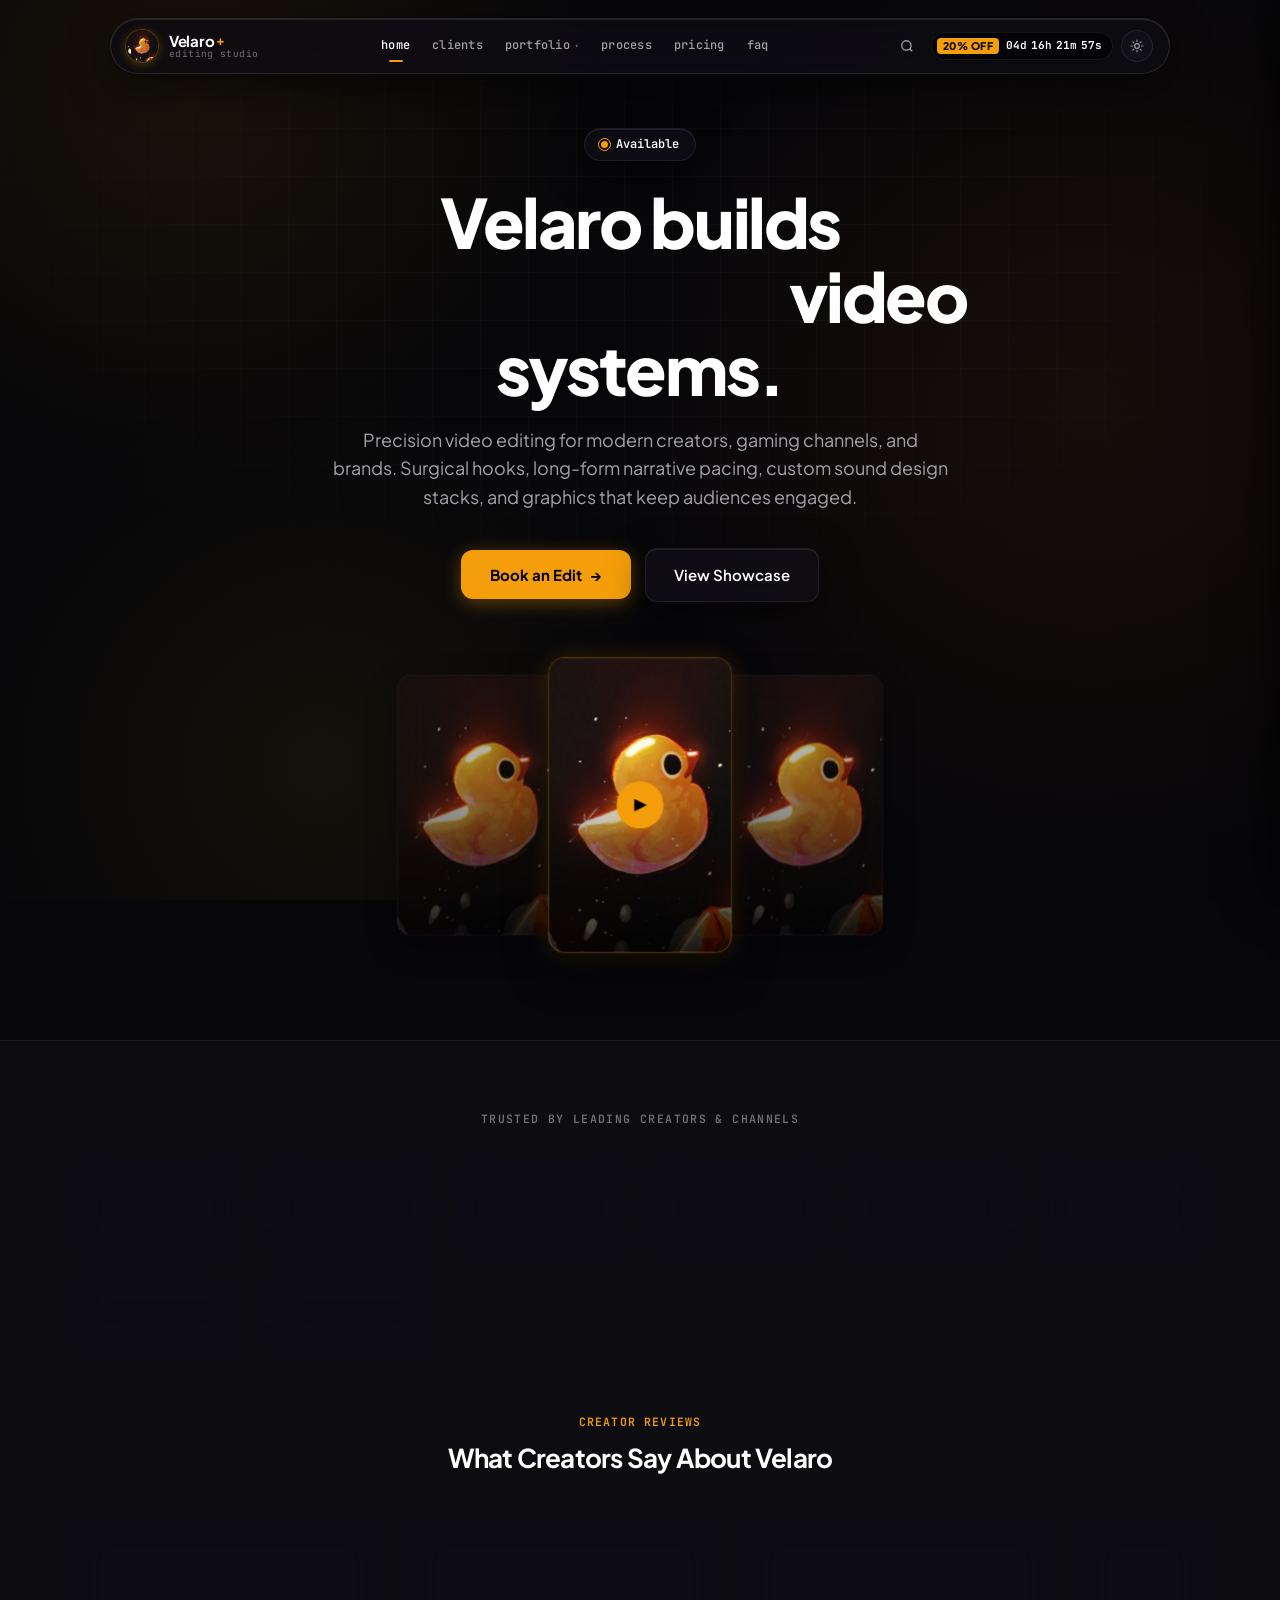
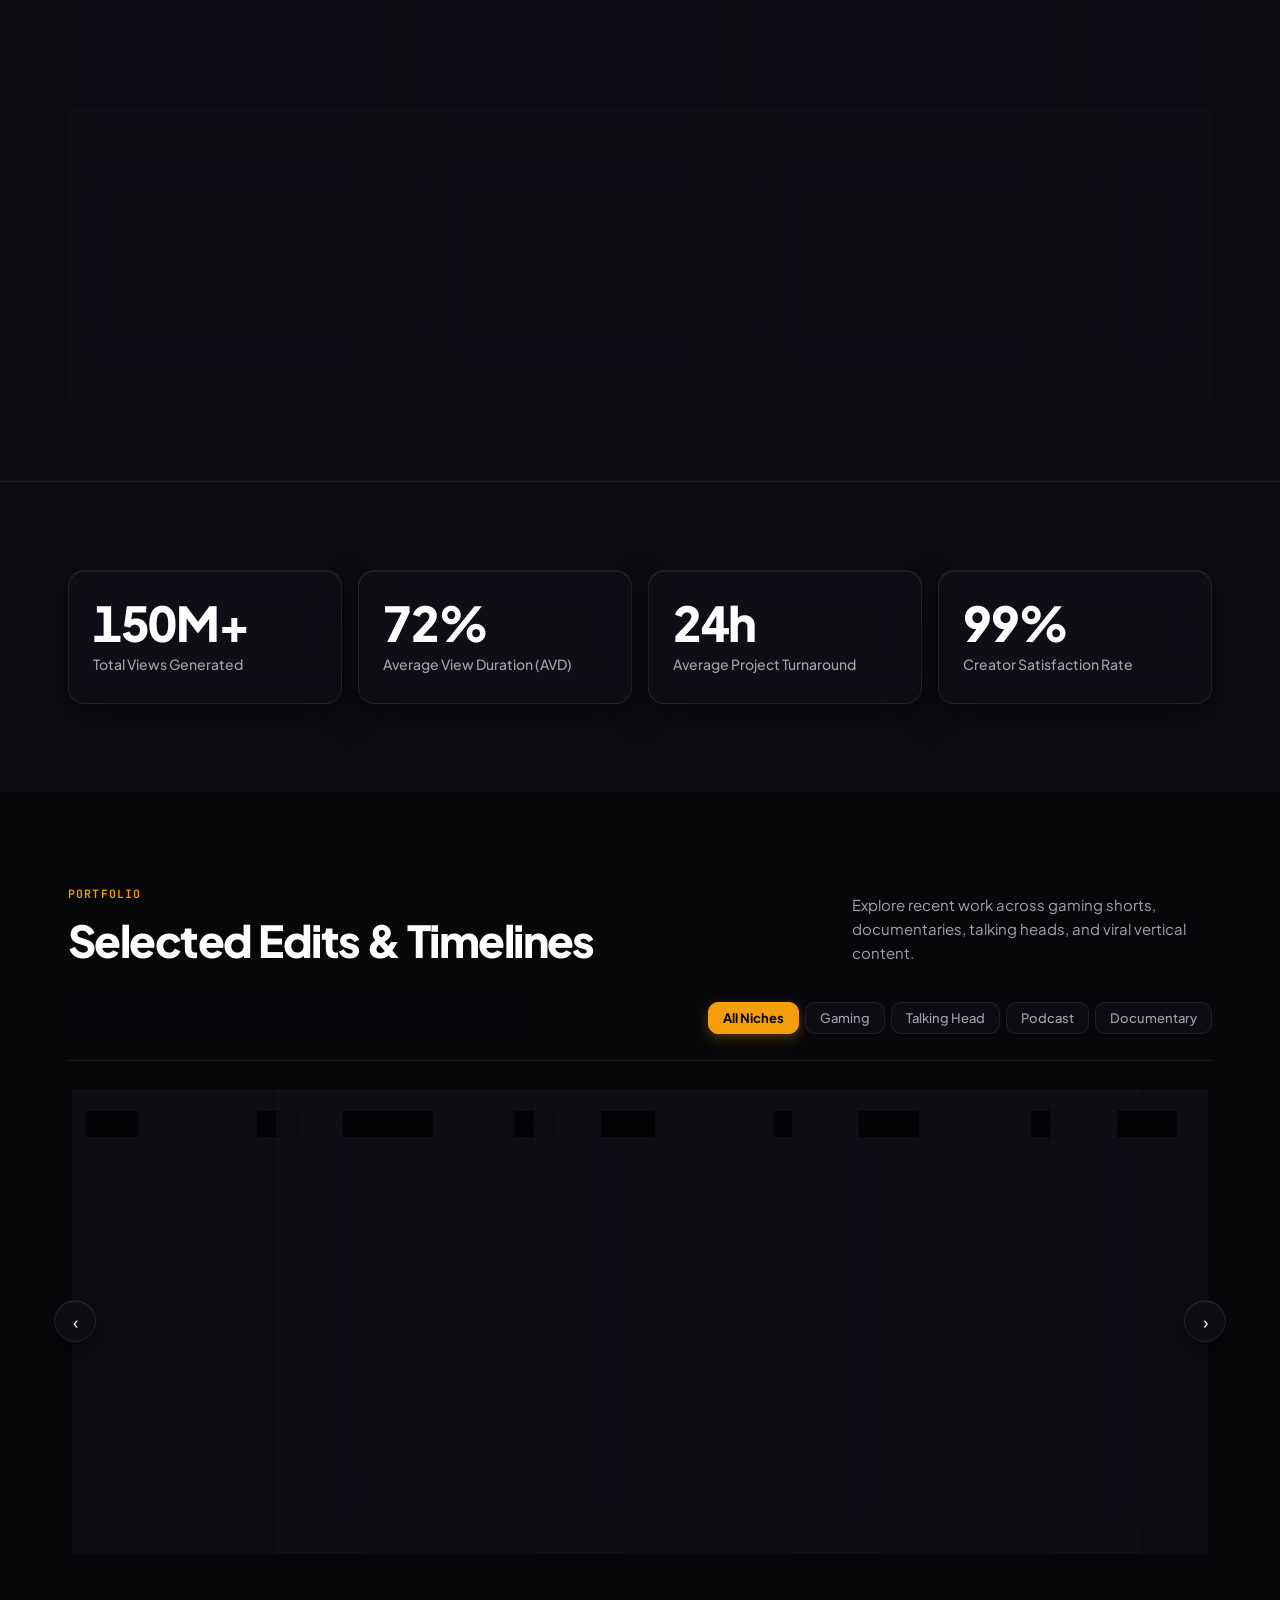
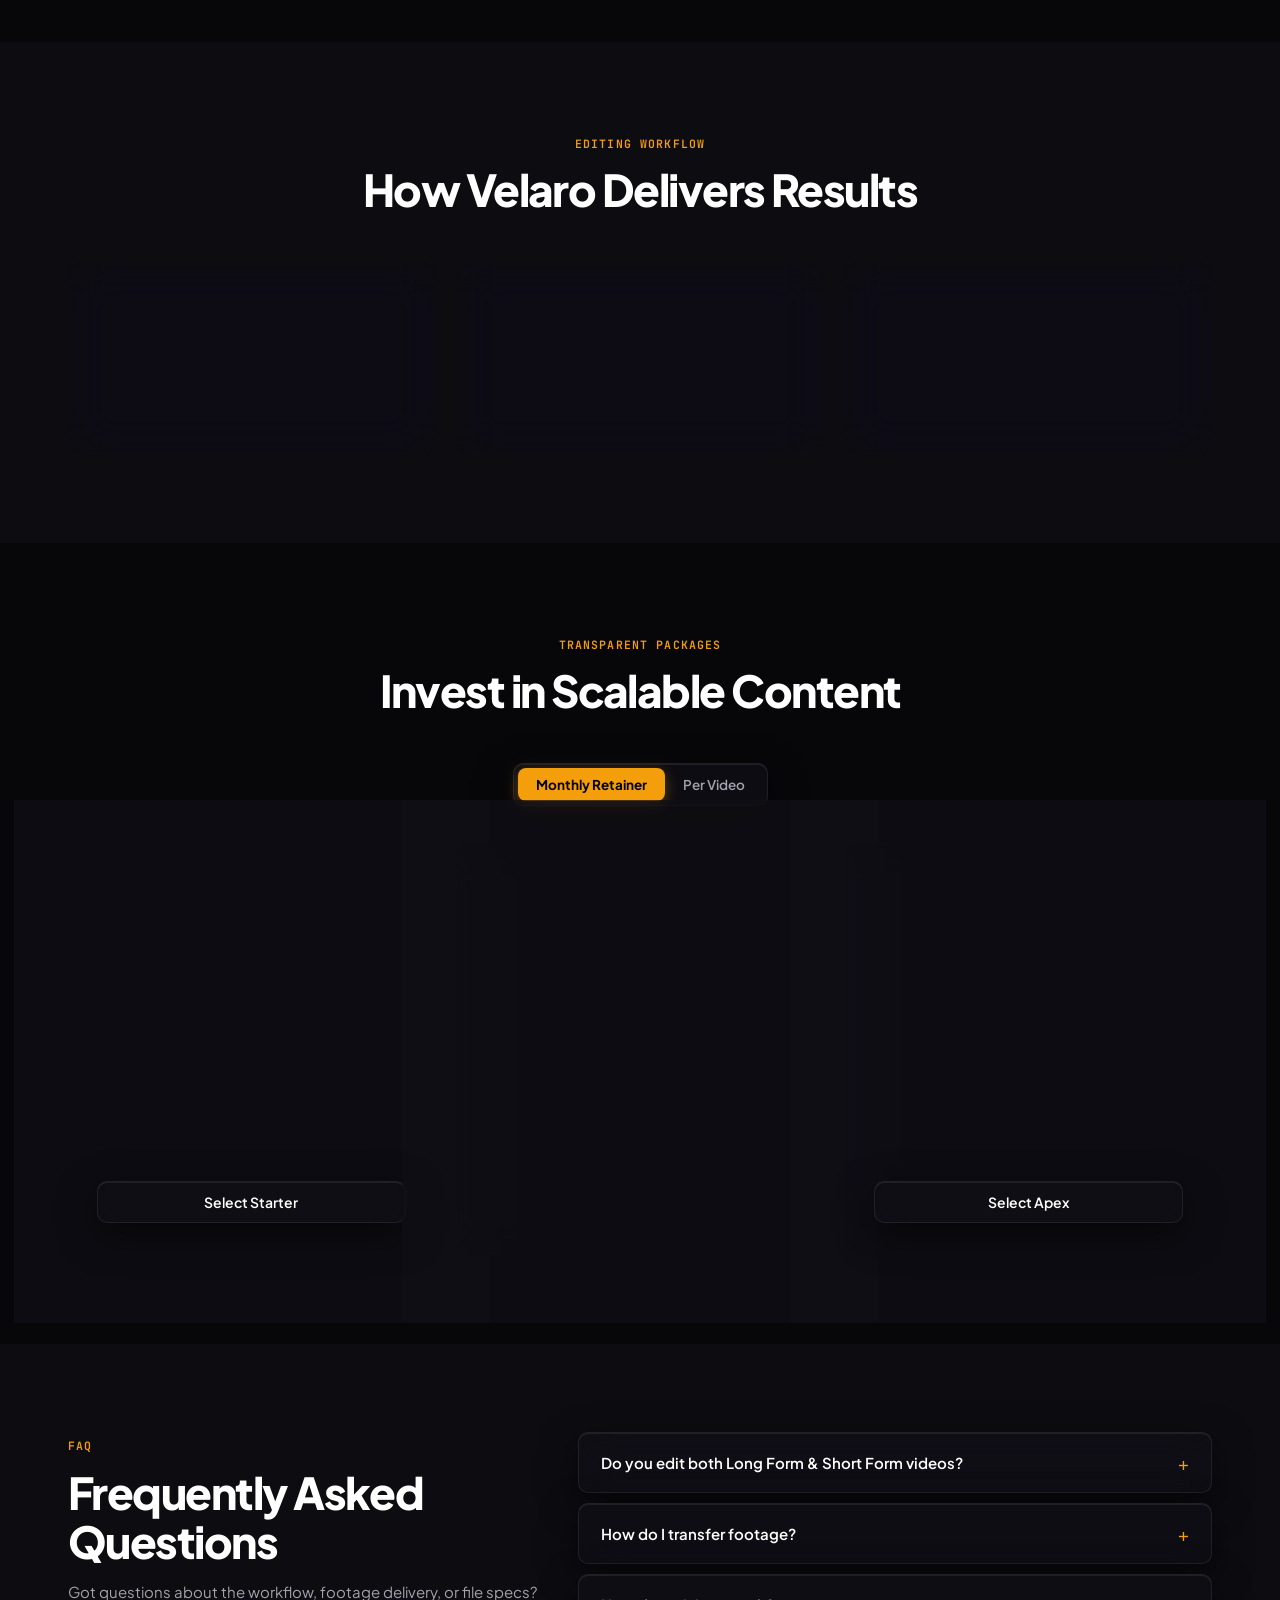
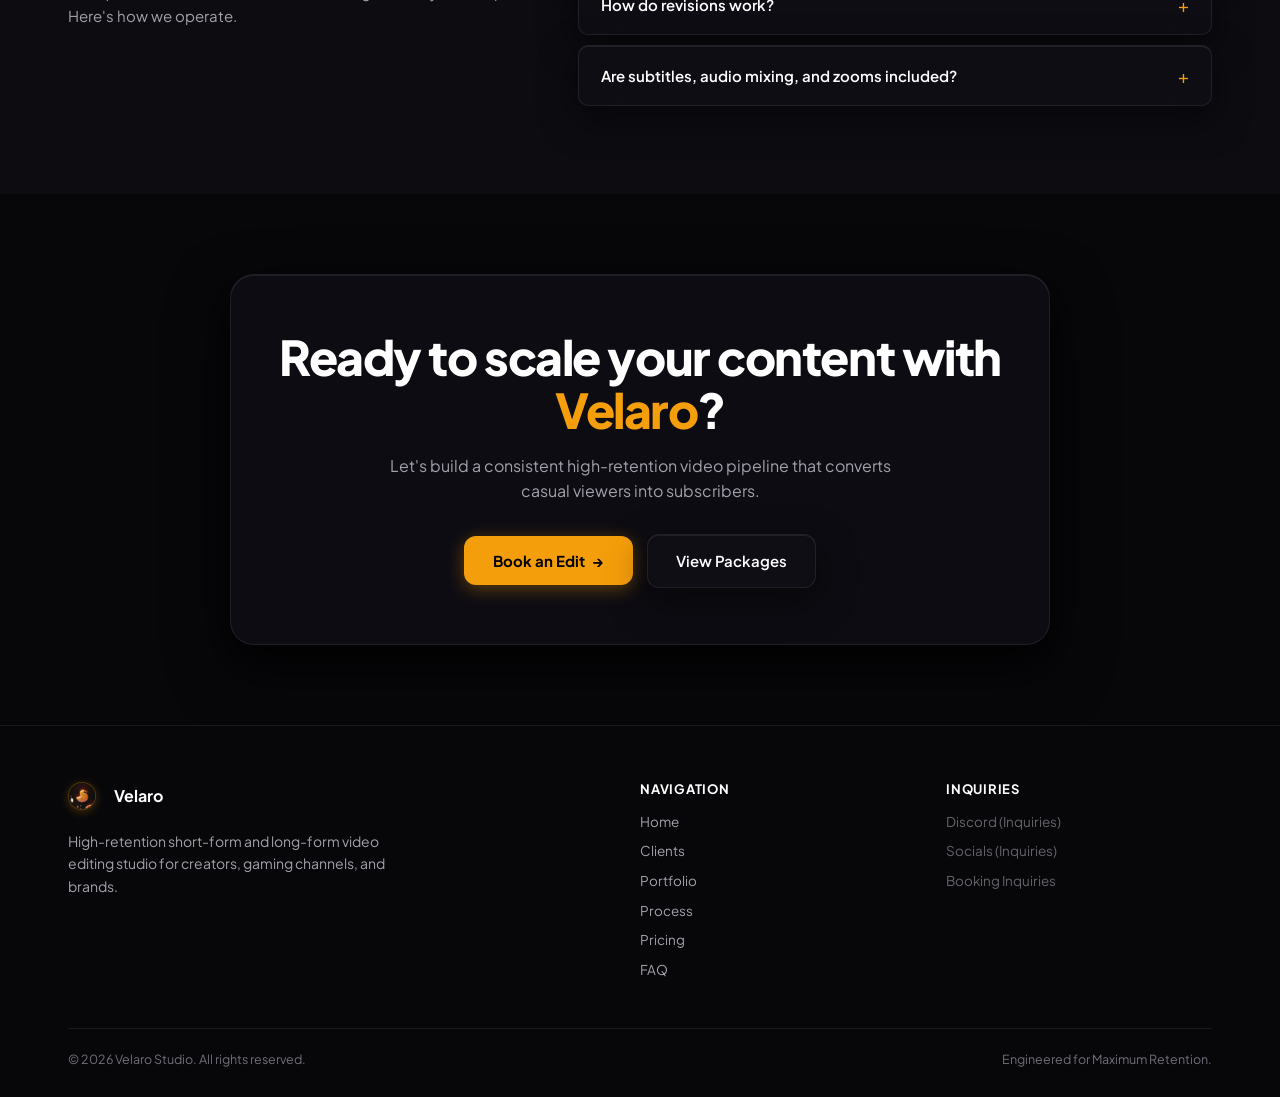
==== commit aee37190: "feat: integrated 12 authentic creator clients, real avatar assets, and testimonials from roster" ====
--- a/index.html
+++ b/index.html
@@ -183,67 +183,83 @@
       <span class="clients-head__label">Trusted by Leading Creators &amp; Channels</span>
     </div>
 
-    <!-- Client Chips Grid (Vitrine Verified Clients) -->
+    <!-- Client Chips Grid (Creators from Roster) -->
     <div class="clients-grid reveal-stagger" id="clients-container">
       <div class="client-chip">
-        <span class="client-chip__avatar" style="display:grid;place-items:center;font-size:18px;">🍋</span>
-        <div class="client-chip__info">
-          <span class="client-chip__name">LemonGuy_2070</span>
-          <span class="client-chip__subs">⭐ 5.0 Rating</span>
-          <span class="client-chip__tag">Brand Owner</span>
-        </div>
-      </div>
-      <div class="client-chip">
-        <span class="client-chip__avatar" style="display:grid;place-items:center;font-size:18px;">🎵</span>
-        <div class="client-chip__info">
-          <span class="client-chip__name">Bullo Producer</span>
-          <span class="client-chip__subs">⭐ 5.0 Rating</span>
-          <span class="client-chip__tag">Content Creator</span>
-        </div>
-      </div>
-      <div class="client-chip">
-        <span class="client-chip__avatar" style="display:grid;place-items:center;font-size:18px;">🎙️</span>
-        <div class="client-chip__info">
-          <span class="client-chip__name">Carl J.</span>
-          <span class="client-chip__subs">⭐ 5.0 Rating</span>
-          <span class="client-chip__tag">Podcaster</span>
-        </div>
-      </div>
-      <div class="client-chip">
-        <span class="client-chip__avatar" style="display:grid;place-items:center;font-size:18px;">🚀</span>
-        <div class="client-chip__info">
-          <span class="client-chip__name">Matty</span>
-          <span class="client-chip__subs">⭐ 5.0 Rating</span>
-          <span class="client-chip__tag">Content Creator</span>
-        </div>
-      </div>
-      <div class="client-chip">
-        <span class="client-chip__avatar" style="display:grid;place-items:center;font-size:18px;">👨‍🍳</span>
-        <div class="client-chip__info">
-          <span class="client-chip__name">Yeesh_24</span>
-          <span class="client-chip__subs">⭐ 5.0 Rating</span>
-          <span class="client-chip__tag">Lifestyle Creator</span>
-        </div>
-      </div>
-      <div class="client-chip">
-        <span class="client-chip__avatar" style="display:grid;place-items:center;font-size:18px;">🎮</span>
-        <div class="client-chip__info">
-          <span class="client-chip__name">Pibbs</span>
-          <span class="client-chip__subs">⭐ 5.0 Rating</span>
-          <span class="client-chip__tag">Gaming Creator</span>
-        </div>
-      </div>
-    </div>
-
-    <!-- Verified Client Reviews Carousel (From YTJobs Vitrine) -->
+        <img src="assets/creators/sunnyandmelon.png" alt="Sunny and Melon" class="client-chip__avatar" />
+        <div class="client-chip__info">
+          <span class="client-chip__name">Sunny and Melon</span>
+          <span class="client-chip__subs">3.01M Subs</span>
+          <span class="client-chip__tag">Animation &amp; Comedy</span>
+        </div>
+      </div>
+      <div class="client-chip">
+        <img src="assets/creators/rorants.png" alt="RoRants" class="client-chip__avatar" />
+        <div class="client-chip__info">
+          <span class="client-chip__name">RoRants</span>
+          <span class="client-chip__subs">1.62M Subs</span>
+          <span class="client-chip__tag">Storytime &amp; Commentary</span>
+        </div>
+      </div>
+      <div class="client-chip">
+        <img src="assets/creators/jamesy.png" alt="Jamesy" class="client-chip__avatar" />
+        <div class="client-chip__info">
+          <span class="client-chip__name">Jamesy</span>
+          <span class="client-chip__subs">474K Subs</span>
+          <span class="client-chip__tag">Gaming &amp; Shorts</span>
+        </div>
+      </div>
+      <div class="client-chip">
+        <img src="assets/creators/gamestried.png" alt="GamesTried" class="client-chip__avatar" />
+        <div class="client-chip__info">
+          <span class="client-chip__name">GamesTried</span>
+          <span class="client-chip__subs">386K Subs</span>
+          <span class="client-chip__tag">Gaming Showcase</span>
+        </div>
+      </div>
+      <div class="client-chip">
+        <img src="assets/creators/misty.png" alt="Misty" class="client-chip__avatar" />
+        <div class="client-chip__info">
+          <span class="client-chip__name">Misty</span>
+          <span class="client-chip__subs">139K Subs</span>
+          <span class="client-chip__tag">Roblox &amp; Sandbox</span>
+        </div>
+      </div>
+      <div class="client-chip">
+        <img src="assets/creators/donaldducc.png" alt="DonaldDucc Gaming" class="client-chip__avatar" />
+        <div class="client-chip__info">
+          <span class="client-chip__name">DonaldDucc Gaming</span>
+          <span class="client-chip__subs">120K Subs</span>
+          <span class="client-chip__tag">Gaming &amp; Memes</span>
+        </div>
+      </div>
+      <div class="client-chip">
+        <img src="assets/creators/crazygifter.png" alt="CrazyGifter" class="client-chip__avatar" />
+        <div class="client-chip__info">
+          <span class="client-chip__name">CrazyGifter</span>
+          <span class="client-chip__subs">109K Subs</span>
+          <span class="client-chip__tag">Entertainment</span>
+        </div>
+      </div>
+      <div class="client-chip">
+        <img src="assets/creators/kingg.png" alt="Kingg" class="client-chip__avatar" />
+        <div class="client-chip__info">
+          <span class="client-chip__name">Kingg</span>
+          <span class="client-chip__subs">98K Subs</span>
+          <span class="client-chip__tag">Stream Highlights</span>
+        </div>
+      </div>
+    </div>
+
+    <!-- Verified Client Reviews Carousel -->
     <div style="margin-top: 54px;">
       <div class="section-head reveal" style="margin-bottom: 26px;">
-        <span class="eyebrow">Verified Vitrine Reviews</span>
-        <h3 style="font-size: 26px; font-weight: 700;">What Creators &amp; Clients Say</h3>
+        <span class="eyebrow">Creator Reviews</span>
+        <h3 style="font-size: 26px; font-weight: 700;">What Creators Say About Velaro</h3>
       </div>
       
       <div class="tmarquee" id="quotes-container">
-        <!-- Rendered dynamically by main.js with 8 authentic vitrine reviews -->
+        <!-- Rendered dynamically by main.js with all creator client reviews -->
       </div>
     </div>
   </div>
